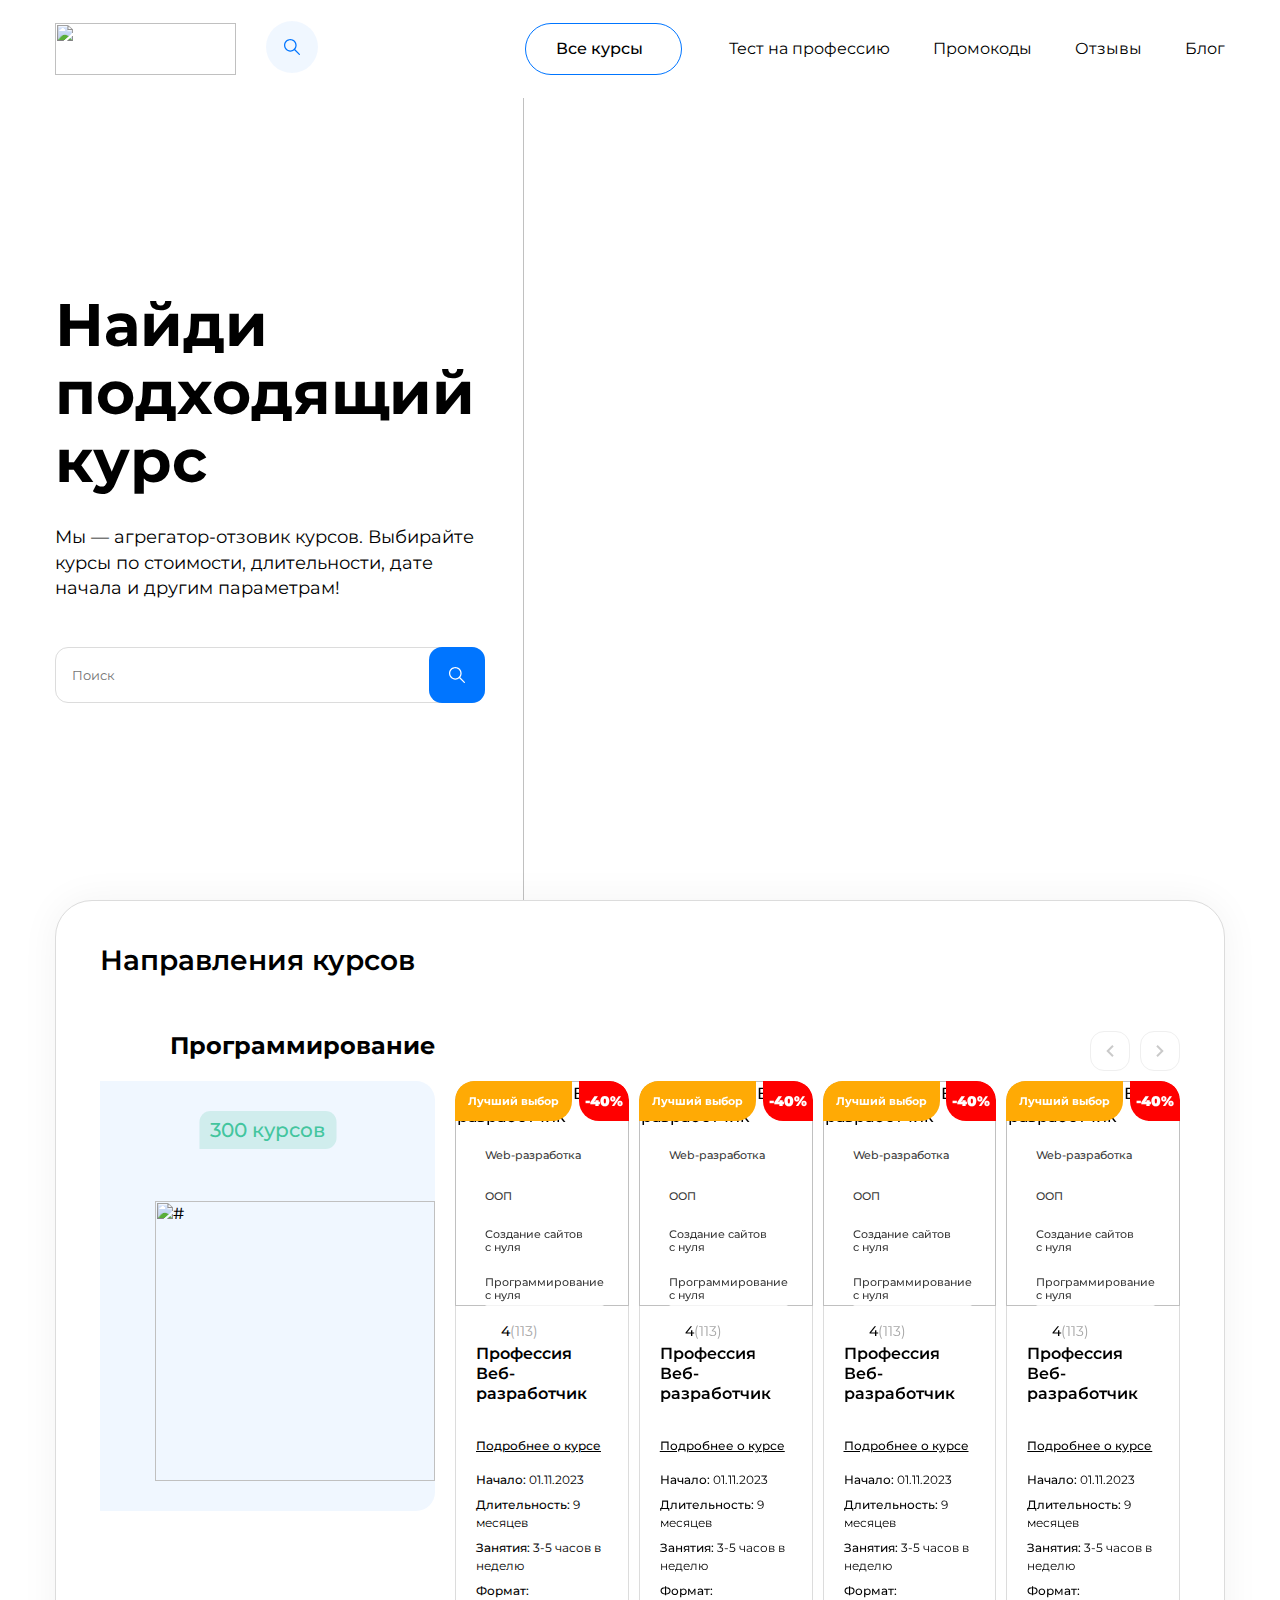
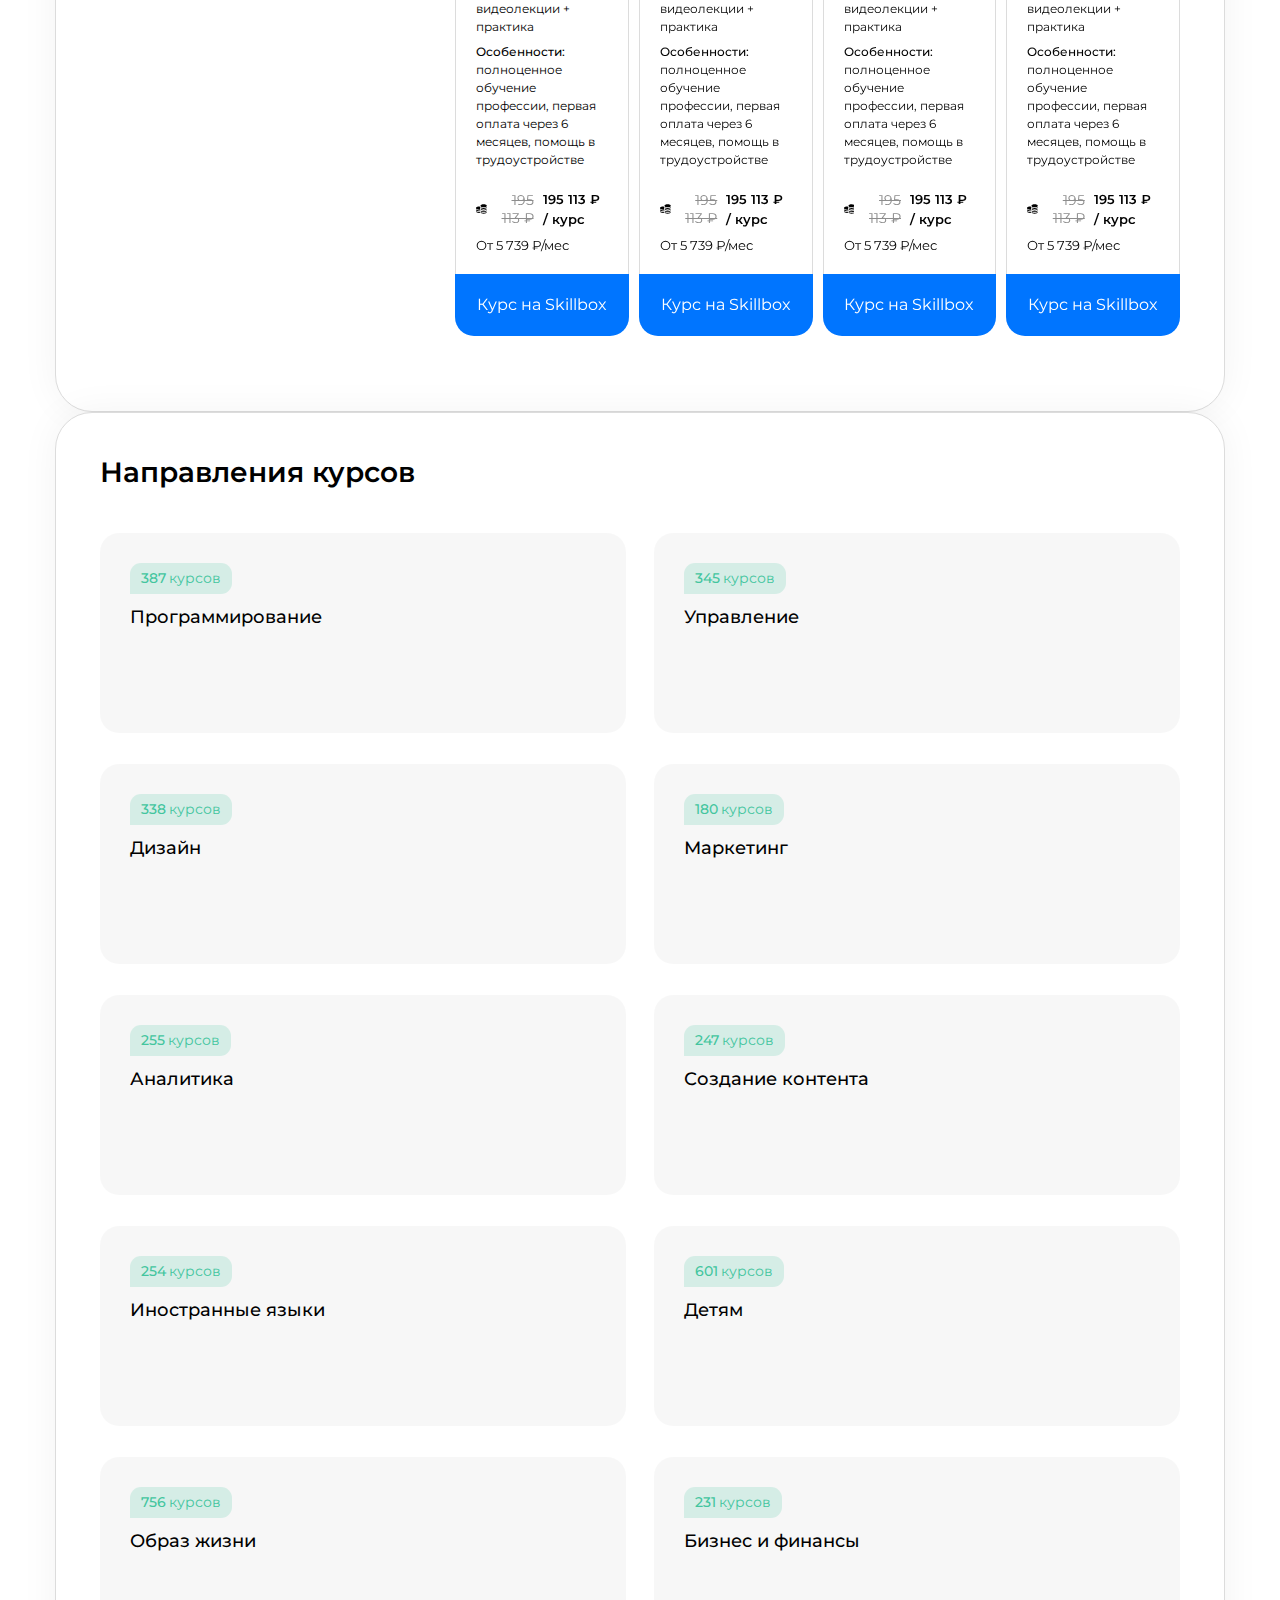
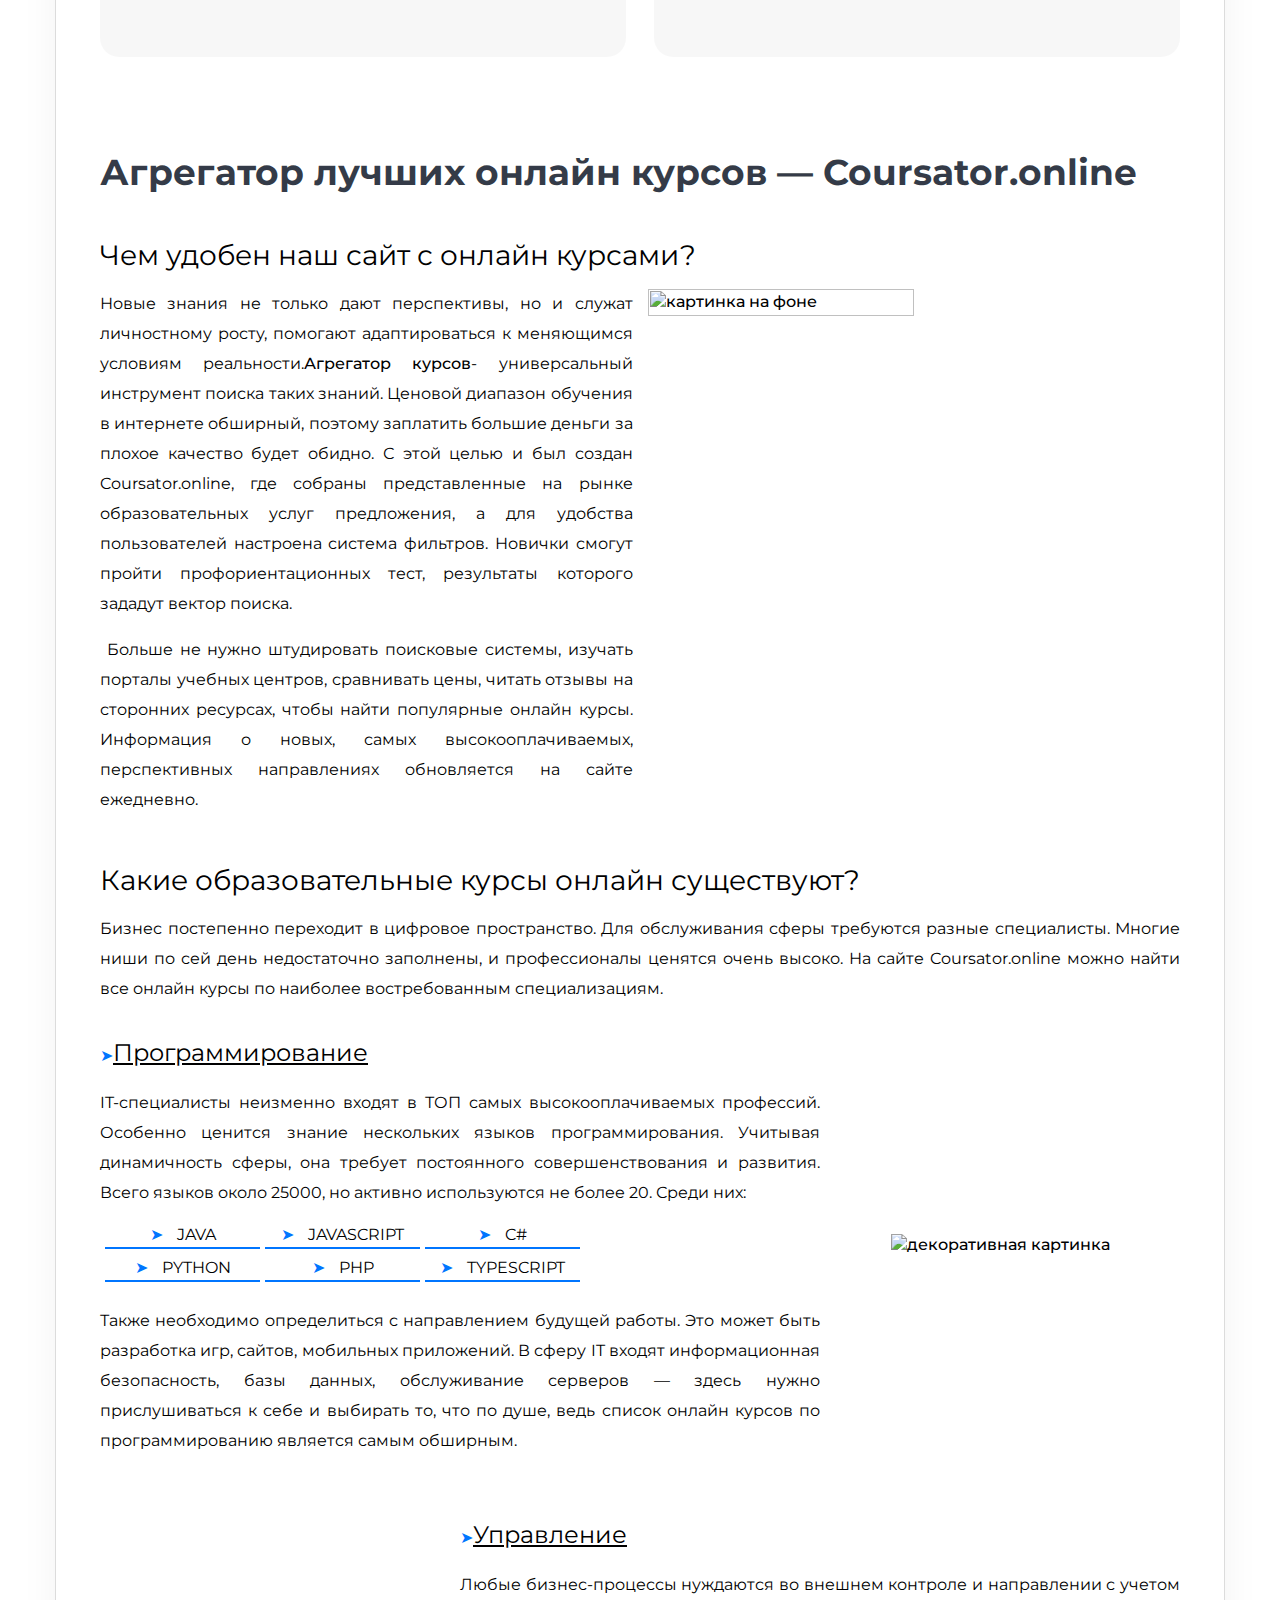
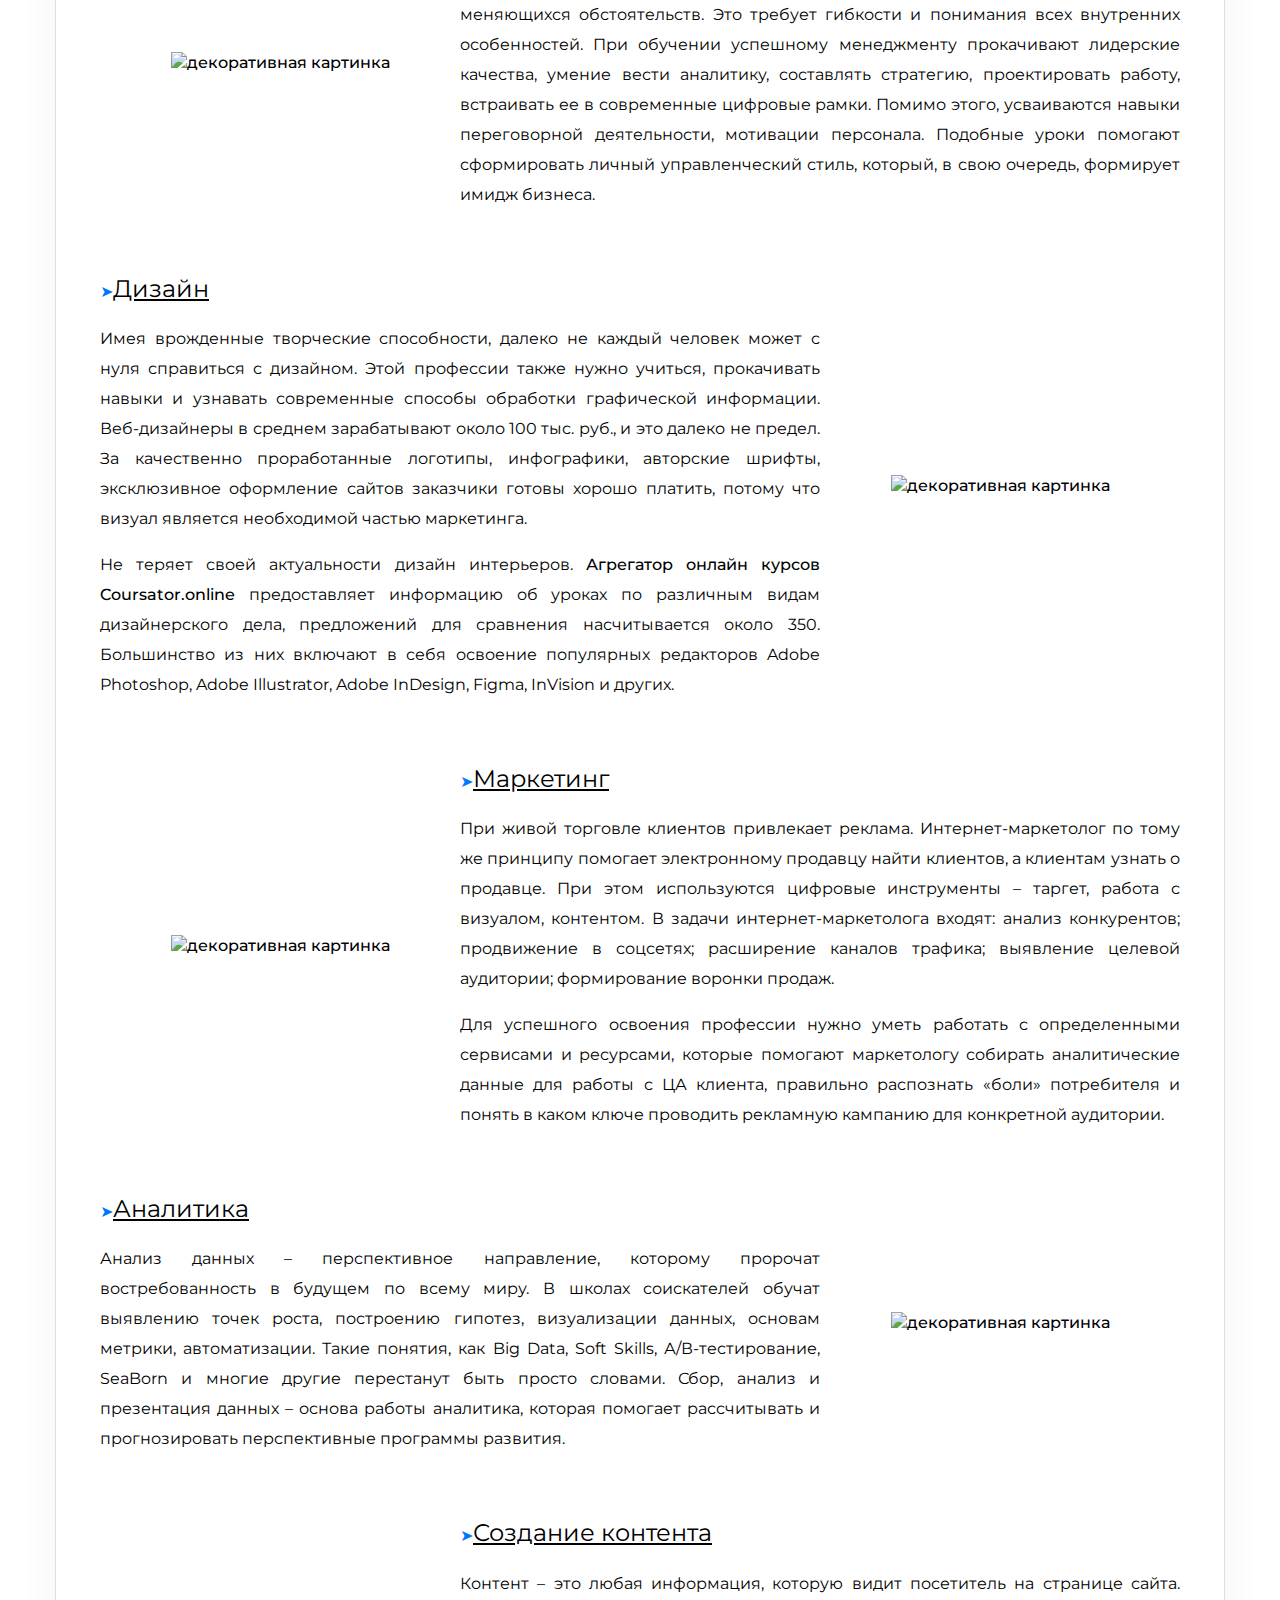
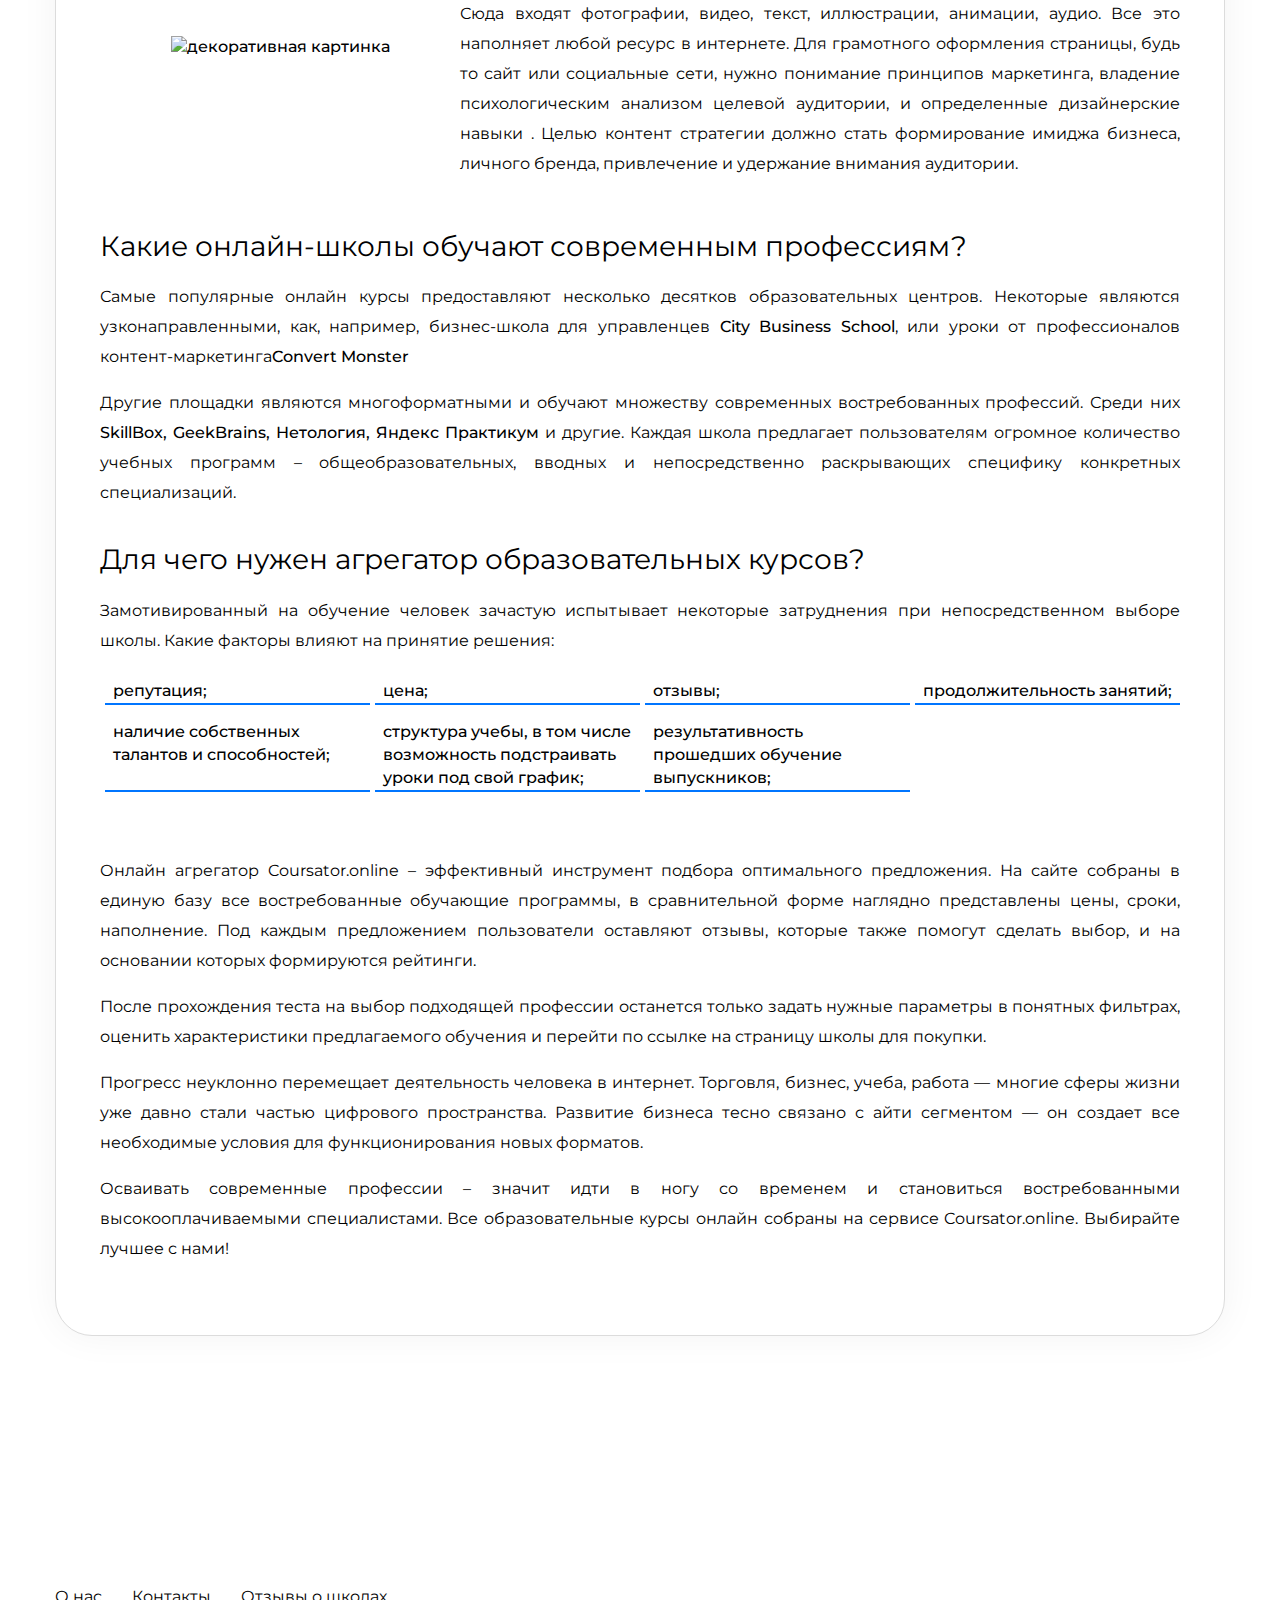
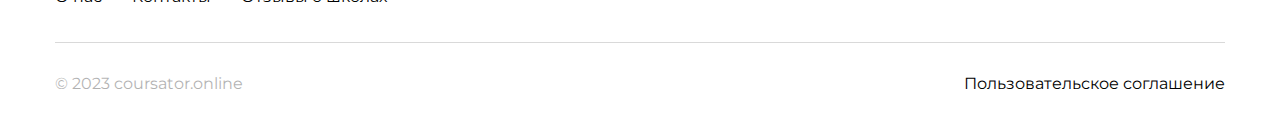
==== index.html @ 72600bfd "fix" ====
<html lang="ru">
<head>
    <meta charset="UTF-8">
    <meta name="viewport" content="width=device-width, initial-scale=1.0, maximum-scale=1.0, user-scalable=0">
    <meta name="csrf-param" content="_csrf">
    <meta name="csrf-token"
        content="A1sQ0p_kyuewv7LqkZKNk04-DBYG0PEXBvLlZgmoS5BwFyeY2ZCsv4T2wZLg673yBXM6ZTHnwGRgkKwIe5l_-w==">
    <meta name="keywords" content="keywords">
    <link rel="shortcut icon" href="/coursator-32x32.jpg" type="image/svg+xml">
    <link rel="preconnect" href="https://fonts.googleapis.com">
    <link rel="preconnect" href="https://fonts.gstatic.com" crossorigin="">
    <link
        href="https://fonts.googleapis.com/css2?family=Montserrat:ital,wght@0,400;0,500;0,600;0,700;1,400;1,500;1,600;1,700&amp;display=swap"
        rel="stylesheet">
    <title>Агрегатор лучших образовательных онлайн курсов от Coursator.online</title>
    <meta name="description"
        content="Список лучших онлайн курсов в нашем каталоге с удобными фильтрами. Школы онлайн курсов имеют независимые отзывы, доступны все направления❗❗❗">
        <link
        rel="stylesheet"
        href="https://cdn.jsdelivr.net/npm/swiper@11/swiper-bundle.min.css"
      />
    <link href="style.min.css" rel="stylesheet">
</head>

<body>


    <header class="header">
        <div class="header_inner">
            <div class="container d-f ai-c jc-sb">
                <a class="header__logo d-f ai-c" href="/">
                    <img class="header__logo-img" src="/theme/images/content/logo.svg" alt="">
                </a>
                <div class="header__search">
                    <div class="header__search-input">
                        <form action="">
                            <svg xmlns="http://www.w3.org/2000/svg" width="16" height="17" viewBox="0 0 16 17" fill="none">
                                <path fill-rule="evenodd" clip-rule="evenodd" d="M0 6.8261C0 10.3143 2.83776 13.1522 6.32581 13.1522C7.84254 13.1522 9.23631 12.6156 10.3273 11.7223L14.9194 16.3147C14.9781 16.3735 15.0478 16.4201 15.1245 16.452C15.2013 16.4838 15.2836 16.5001 15.3667 16.5C15.4919 16.5003 15.6144 16.4634 15.7186 16.3939C15.8228 16.3244 15.904 16.2256 15.9519 16.1099C15.9998 15.9942 16.0123 15.8668 15.9877 15.744C15.9631 15.6212 15.9026 15.5085 15.8139 15.4201L11.2217 10.8278C12.115 9.73676 12.6516 8.34292 12.6516 6.8261C12.6516 3.33789 9.81386 0.5 6.32581 0.5C2.83776 0.5 0 3.33789 0 6.8261ZM1.26516 6.8261C1.26516 4.03566 3.53549 1.76522 6.32581 1.76522C9.11675 1.76522 11.3865 4.03566 11.3865 6.8261C11.3865 9.61655 9.11612 11.887 6.32581 11.887C3.53549 11.887 1.26516 9.61655 1.26516 6.8261Z" fill="#0075FF"/>
                            </svg>
                            <input type="text" placeholder="Поиск">
                        </form>
                        
                    </div>
                    <div class="header__search-input_mobile">
                        <form action="">
                            <input type="text" placeholder="Поиск">
                        </form>
                        <button>
                            <svg xmlns="http://www.w3.org/2000/svg" width="21" height="20" viewBox="0 0 21 20" fill="none">
                                <rect x="1" y="18" width="25" height="2" rx="1" transform="rotate(-45 1 18)" fill="black"/>
                                <rect x="2" width="25" height="2" rx="1" transform="rotate(45 2 0)" fill="black"/>
                            </svg>
                        </button>
                        
                    </div>
                    <div class="header__search-placeholder">
                        <svg xmlns="http://www.w3.org/2000/svg" width="16" height="16" viewBox="0 0 16 16" fill="none">
                            <path fill-rule="evenodd" clip-rule="evenodd" d="M0 6.3261C0 9.81432 2.83776 12.6522 6.32581 12.6522C7.84254 12.6522 9.23631 12.1156 10.3273 11.2223L14.9194 15.8147C14.9781 15.8735 15.0478 15.9201 15.1245 15.952C15.2013 15.9838 15.2836 16.0001 15.3667 16C15.4919 16.0003 15.6144 15.9634 15.7186 15.8939C15.8228 15.8244 15.904 15.7256 15.9519 15.6099C15.9998 15.4942 16.0123 15.3668 15.9877 15.244C15.9631 15.1212 15.9026 15.0085 15.8139 14.9201L11.2217 10.3278C12.115 9.23676 12.6516 7.84292 12.6516 6.3261C12.6516 2.83789 9.81386 0 6.32581 0C2.83776 0 0 2.83789 0 6.3261ZM1.26516 6.3261C1.26516 3.53566 3.53549 1.26522 6.32581 1.26522C9.11675 1.26522 11.3865 3.53566 11.3865 6.3261C11.3865 9.11655 9.11612 11.387 6.32581 11.387C3.53549 11.387 1.26516 9.11655 1.26516 6.3261Z" fill="#0075FF"/>
                        </svg>
                    </div>
                    <div class="header__search-results">
                        <a href="#">Что-то</a>
                    </div>
                </div>
                <nav class="header-nav d-f ai-c" data-evnt-hdr-nv="">
                    <div class="header__links d-f">

                        <a class="header__links-element hvr-lnk" href="/quiz/test-na-opredelenie-napravleniya/">Тест на
                            профессию</a> <a class="header__links-element hvr-lnk"
                            href="https://coursator.online/promokodi/">Промокоды</a> <a
                            class="header__links-element hvr-lnk" href="/school/">Отзывы</a> <a
                            class="header__links-element hvr-lnk" href="/blog/">Блог</a>
                    </div>

                    <div class="header__button" data-evnt-hdr-btn="">

                        <button class="header__button-head d-f ai-c" data-evnt-hdr-btn-elmnt="">
                            <span class="header__button-head-text">Все курсы</span>
                            <img class="header__button-head-icon icon-size" src="/theme/images/icons/arrow-up-black.svg"
                                alt="" loading="lazy">
                        </button>

                        <div class="header__button-modal d-f" data-evnt-hdr-btn-mdl="">
                            <div class="header__button-modal-left" data-evnt-hdr-btn-mdl-innr="">
                                <button class="header__button-modal-button d-f ai-c jc-sb hvr-lnk" data-number-nav="23">
                                    <span class="header__button-modal-button-text">
                                        Программирование </span>
                                    <svg class="header__button-modal-button-icon" width="5" height="8" viewBox="0 0 5 8"
                                        fill="none" xmlns="http://www.w3.org/2000/svg">
                                        <path d="M0 7.06L3.05333 4L0 0.94L0.94 4.76837e-07L4.94 4L0.94 8L0 7.06Z"
                                            fill="#0075FF"></path>
                                    </svg>
                                </button>
                                <button class="header__button-modal-button d-f ai-c jc-sb hvr-lnk" data-number-nav="26">
                                    <span class="header__button-modal-button-text">
                                        Управление </span>
                                    <svg class="header__button-modal-button-icon" width="5" height="8" viewBox="0 0 5 8"
                                        fill="none" xmlns="http://www.w3.org/2000/svg">
                                        <path d="M0 7.06L3.05333 4L0 0.94L0.94 4.76837e-07L4.94 4L0.94 8L0 7.06Z"
                                            fill="#0075FF"></path>
                                    </svg>
                                </button>
                                <button class="header__button-modal-button d-f ai-c jc-sb hvr-lnk" data-number-nav="28">
                                    <span class="header__button-modal-button-text">
                                        Дизайн </span>
                                    <svg class="header__button-modal-button-icon" width="5" height="8" viewBox="0 0 5 8"
                                        fill="none" xmlns="http://www.w3.org/2000/svg">
                                        <path d="M0 7.06L3.05333 4L0 0.94L0.94 4.76837e-07L4.94 4L0.94 8L0 7.06Z"
                                            fill="#0075FF"></path>
                                    </svg>
                                </button>
                                <button class="header__button-modal-button d-f ai-c jc-sb hvr-lnk" data-number-nav="36">
                                    <span class="header__button-modal-button-text">
                                        Маркетинг </span>
                                    <svg class="header__button-modal-button-icon" width="5" height="8" viewBox="0 0 5 8"
                                        fill="none" xmlns="http://www.w3.org/2000/svg">
                                        <path d="M0 7.06L3.05333 4L0 0.94L0.94 4.76837e-07L4.94 4L0.94 8L0 7.06Z"
                                            fill="#0075FF"></path>
                                    </svg>
                                </button>
                                <button class="header__button-modal-button d-f ai-c jc-sb hvr-lnk" data-number-nav="37">
                                    <span class="header__button-modal-button-text">
                                        Аналитика </span>
                                    <svg class="header__button-modal-button-icon" width="5" height="8" viewBox="0 0 5 8"
                                        fill="none" xmlns="http://www.w3.org/2000/svg">
                                        <path d="M0 7.06L3.05333 4L0 0.94L0.94 4.76837e-07L4.94 4L0.94 8L0 7.06Z"
                                            fill="#0075FF"></path>
                                    </svg>
                                </button>
                                <button class="header__button-modal-button d-f ai-c jc-sb hvr-lnk" data-number-nav="38">
                                    <span class="header__button-modal-button-text">
                                        Создание контента </span>
                                    <svg class="header__button-modal-button-icon" width="5" height="8" viewBox="0 0 5 8"
                                        fill="none" xmlns="http://www.w3.org/2000/svg">
                                        <path d="M0 7.06L3.05333 4L0 0.94L0.94 4.76837e-07L4.94 4L0.94 8L0 7.06Z"
                                            fill="#0075FF"></path>
                                    </svg>
                                </button>
                                <button class="header__button-modal-button d-f ai-c jc-sb hvr-lnk"
                                    data-number-nav="354">
                                    <span class="header__button-modal-button-text">
                                        Иностранные языки </span>
                                    <svg class="header__button-modal-button-icon" width="5" height="8" viewBox="0 0 5 8"
                                        fill="none" xmlns="http://www.w3.org/2000/svg">
                                        <path d="M0 7.06L3.05333 4L0 0.94L0.94 4.76837e-07L4.94 4L0.94 8L0 7.06Z"
                                            fill="#0075FF"></path>
                                    </svg>
                                </button>
                                <button class="header__button-modal-button d-f ai-c jc-sb hvr-lnk"
                                    data-number-nav="370">
                                    <span class="header__button-modal-button-text">
                                        Детям </span>
                                    <svg class="header__button-modal-button-icon" width="5" height="8" viewBox="0 0 5 8"
                                        fill="none" xmlns="http://www.w3.org/2000/svg">
                                        <path d="M0 7.06L3.05333 4L0 0.94L0.94 4.76837e-07L4.94 4L0.94 8L0 7.06Z"
                                            fill="#0075FF"></path>
                                    </svg>
                                </button>
                                <button class="header__button-modal-button d-f ai-c jc-sb hvr-lnk"
                                    data-number-nav="416">
                                    <span class="header__button-modal-button-text">
                                        Образ жизни </span>
                                    <svg class="header__button-modal-button-icon" width="5" height="8" viewBox="0 0 5 8"
                                        fill="none" xmlns="http://www.w3.org/2000/svg">
                                        <path d="M0 7.06L3.05333 4L0 0.94L0.94 4.76837e-07L4.94 4L0.94 8L0 7.06Z"
                                            fill="#0075FF"></path>
                                    </svg>
                                </button>
                                <button class="header__button-modal-button d-f ai-c jc-sb hvr-lnk"
                                    data-number-nav="419">
                                    <span class="header__button-modal-button-text">
                                        Бизнес и финансы </span>
                                    <svg class="header__button-modal-button-icon" width="5" height="8" viewBox="0 0 5 8"
                                        fill="none" xmlns="http://www.w3.org/2000/svg">
                                        <path d="M0 7.06L3.05333 4L0 0.94L0.94 4.76837e-07L4.94 4L0.94 8L0 7.06Z"
                                            fill="#0075FF"></path>
                                    </svg>
                                </button>
                            </div>

                            <div class="header__button-modal-right" data-number-modal="23">
                                <button class="header__button-modal-right-back d-f ai-c"
                                    data-evnt-hdr-btn-bck="data-evnt-hdr-btn-bck">
                                    <img class="header__button-modal-right-back-icon icon-size"
                                        src="/theme/images/icons/arrow-left-blue.svg" alt="" loading="lazy">
                                    <span class="header__button-modal-right-back-text">Назад</span>
                                </button>
                                <div class="header__button-modal-right-inner">
                                    <a class="header__button-modal-link hvr-lnk"
                                        href="/courses-category/programmirovanie/">Все курсы</a> <a
                                        class="header__button-modal-link hvr-lnk"
                                        href="/courses-category/web-razrabotka/">Web-разработка</a> <a
                                        class="header__button-modal-link hvr-lnk"
                                        href="/courses-category/python-razrabotka/">Python-разработка</a> <a
                                        class="header__button-modal-link hvr-lnk"
                                        href="/courses-category/mobilnaya-razrabotka/">Мобильная разработка</a> <a
                                        class="header__button-modal-link hvr-lnk"
                                        href="/courses-category/javascript-razrabotka/">JavaScript-разработка</a> <a
                                        class="header__button-modal-link hvr-lnk"
                                        href="/courses-category/frontend-razrabotka/">Frontend-разработка</a> <a
                                        class="header__button-modal-link hvr-lnk"
                                        href="/courses-category/razrabotka-igr/">Разработка игр</a> <a
                                        class="header__button-modal-link hvr-lnk"
                                        href="/courses-category/sistemnoe-administrirovanie/">Системное
                                        администрирование</a> <a class="header__button-modal-link hvr-lnk"
                                        href="/courses-category/java-razrabotka/">Java-разработка</a> <a
                                        class="header__button-modal-link hvr-lnk"
                                        href="/courses-category/android-razrabotka/">Android-разработка</a> <a
                                        class="header__button-modal-link hvr-lnk"
                                        href="/courses-category/php-razrabotka/">PHP-разработка</a> <a
                                        class="header__button-modal-link hvr-lnk"
                                        href="/courses-category/verstka-na-html-css/">Верстка на HTML/CSS</a> <a
                                        class="header__button-modal-link hvr-lnk"
                                        href="/courses-category/devops/">DevOps</a> <a
                                        class="header__button-modal-link hvr-lnk"
                                        href="/courses-category/qa-testirovanie/">QA-тестирование</a> <a
                                        class="header__button-modal-link hvr-lnk"
                                        href="/courses-category/ios-razrabotka/">IOS-разработка</a> <a
                                        class="header__button-modal-link hvr-lnk"
                                        href="/courses-category/razrabotka-igr-na-unity/">Разработка игр на Unity</a> <a
                                        class="header__button-modal-link hvr-lnk"
                                        href="/courses-category/razrabotka-na-c/">Разработка на C#</a> <a
                                        class="header__button-modal-link hvr-lnk"
                                        href="/courses-category/informazionnaya-bezopasnost/">Информационная
                                        безопасность</a> <a class="header__button-modal-link hvr-lnk"
                                        href="/courses-category/razrabotka-na-c-plus-plus/">Разработка на C++</a> <a
                                        class="header__button-modal-link hvr-lnk"
                                        href="/courses-category/razrabotka-na-kotlin/">Разработка на Kotlin</a> <a
                                        class="header__button-modal-link hvr-lnk"
                                        href="/courses-category/razrabotka-igr-na-unreal-engine/">Разработка игр на
                                        Unreal Engine</a> <a class="header__button-modal-link hvr-lnk"
                                        href="/courses-category/razrabotka-na-swift/">Разработка на Swift</a> <a
                                        class="header__button-modal-link hvr-lnk"
                                        href="/courses-category/framework-laravel/">Фреймворк Laravel</a> <a
                                        class="header__button-modal-link hvr-lnk"
                                        href="/courses-category/golang-razrabotka/">Golang-разработка</a> <a
                                        class="header__button-modal-link hvr-lnk"
                                        href="/courses-category/vr-ar-razrabotka/">VR/AR разработка</a> <a
                                        class="header__button-modal-link hvr-lnk"
                                        href="/courses-category/1s-razrabotka/">1C-разработка</a> <a
                                        class="header__button-modal-link hvr-lnk"
                                        href="/courses-category/frejmvork-reactjs/">Фреймворк React.JS</a> <a
                                        class="header__button-modal-link hvr-lnk"
                                        href="/courses-category/frejmvork-spring/">Фреймворк Spring</a> <a
                                        class="header__button-modal-link hvr-lnk"
                                        href="/courses-category/frejmvork-django/">Фреймворк Django</a> <a
                                        class="header__button-modal-link hvr-lnk"
                                        href="/courses-category/frejmvork-node-js/">Фреймворк Node.JS</a> <a
                                        class="header__button-modal-link hvr-lnk"
                                        href="/courses-category/rabota-s-git/">Работа с GIT</a> <a
                                        class="header__button-modal-link hvr-lnk"
                                        href="/courses-category/frejmvork-flutter/">Фреймворк Flutter</a> <a
                                        class="header__button-modal-link hvr-lnk"
                                        href="/courses-category/algoritmy-i-struktury-dannyh/">Алгоритмы и структуры
                                        данных</a> <a class="header__button-modal-link hvr-lnk"
                                        href="/courses-category/oop/">ООП</a> <a
                                        class="header__button-modal-link hvr-lnk"
                                        href="/courses-category/programmirovanie-s-nulya/">Программирование с нуля</a>
                                    <a class="header__button-modal-link hvr-lnk"
                                        href="/courses-category/programmirovanie-s-trudoustrojstvom/">Программирование с
                                        трудоустройством</a> <a class="header__button-modal-link hvr-lnk"
                                        href="/courses-category/docker/">Docker</a> <a
                                        class="header__button-modal-link hvr-lnk"
                                        href="/courses-category/rabota-s-ansible/">Работа с Ansible</a> <a
                                        class="header__button-modal-link hvr-lnk"
                                        href="/courses-category/kubernetes/">Kubernetes</a> <a
                                        class="header__button-modal-link hvr-lnk"
                                        href="/courses-category/backend-razrabotka/">Backend-разработка</a> <a
                                        class="header__button-modal-link hvr-lnk"
                                        href="/courses-category/no-code-razrabotka/">No-code разработка</a> <a
                                        class="header__button-modal-link hvr-lnk"
                                        href="/courses-category/web-razrabotka-na-tilde/">Создание сайтов на тильде</a>
                                    <a class="header__button-modal-link hvr-lnk"
                                        href="/courses-category/fullstack-razrabotka/">Fullstack-разработка</a> <a
                                        class="header__button-modal-link hvr-lnk" href="/courses-category/vue-js/">Vue
                                        JS</a> <a class="header__button-modal-link hvr-lnk"
                                        href="/courses-category/ruby/">Ruby</a> <a
                                        class="header__button-modal-link hvr-lnk"
                                        href="/courses-category/terraform/">Terraform</a> <a
                                        class="header__button-modal-link hvr-lnk"
                                        href="/courses-category/wordpress/">Wordpress</a> <a
                                        class="header__button-modal-link hvr-lnk"
                                        href="/courses-category/bitriks/">Битрикс</a> </div>
                            </div>

                            <div class="header__button-modal-right" data-number-modal="26">
                                <button class="header__button-modal-right-back d-f ai-c"
                                    data-evnt-hdr-btn-bck="data-evnt-hdr-btn-bck">
                                    <img class="header__button-modal-right-back-icon icon-size"
                                        src="/theme/images/icons/arrow-left-blue.svg" alt="" loading="lazy">
                                    <span class="header__button-modal-right-back-text">Назад</span>
                                </button>
                                <div class="header__button-modal-right-inner">
                                    <a class="header__button-modal-link hvr-lnk"
                                        href="/courses-category/upravlenie/">Все курсы</a> <a
                                        class="header__button-modal-link hvr-lnk"
                                        href="/courses-category/product-menedzhment/">Product-менеджмент</a> <a
                                        class="header__button-modal-link hvr-lnk"
                                        href="/courses-category/project-menedzhment/">Project-менеджмент</a> <a
                                        class="header__button-modal-link hvr-lnk"
                                        href="/courses-category/upravlenie-razrabotkoy-i-it/">Управление разработкой и
                                        IT</a> <a class="header__button-modal-link hvr-lnk"
                                        href="/courses-category/finansy-dlya-rukovoditelej/">Финансы для
                                        руководителей</a> <a class="header__button-modal-link hvr-lnk"
                                        href="/courses-category/rukovodstvo-marketingom/">Руководство маркетингом</a> <a
                                        class="header__button-modal-link hvr-lnk"
                                        href="/courses-category/zapusk-startapov/">Запуск стартапов</a> <a
                                        class="header__button-modal-link hvr-lnk"
                                        href="/courses-category/upravlenie-prodazhami/">Управление продажами</a> <a
                                        class="header__button-modal-link hvr-lnk"
                                        href="/courses-category/juridicheskie-aspekty-biznesa/">Юридические аспекты
                                        бизнеса</a> <a class="header__button-modal-link hvr-lnk"
                                        href="/courses-category/upravlenie-obrazovatelnymi-proektami/">Управление
                                        образовательными проектами</a> <a class="header__button-modal-link hvr-lnk"
                                        href="/courses-category/upravlenie-v-dizajne/">Управление в дизайне</a> <a
                                        class="header__button-modal-link hvr-lnk"
                                        href="/courses-category/it-rekrutment/">IT-рекрутмент</a> <a
                                        class="header__button-modal-link hvr-lnk"
                                        href="/courses-category/menedzhment-v-industrii-krasoty/">Менеджмент в индустрии
                                        красоты</a> <a class="header__button-modal-link hvr-lnk"
                                        href="/courses-category/upravlenie-v-smm/">Управление в SMM</a> <a
                                        class="header__button-modal-link hvr-lnk"
                                        href="/courses-category/brend-menedzhment/">Бренд-менеджмент</a> <a
                                        class="header__button-modal-link hvr-lnk"
                                        href="/courses-category/event-menedzhment/">Event-менеджмент</a> <a
                                        class="header__button-modal-link hvr-lnk"
                                        href="/courses-category/tajm-menedzhment/">Тайм-менеджмент</a> <a
                                        class="header__button-modal-link hvr-lnk"
                                        href="/courses-category/upravlenie-po-agile-i-scrum/">Управление по Agile и
                                        Scrum</a> <a class="header__button-modal-link hvr-lnk"
                                        href="/courses-category/prodjusirovanie/">Продюсирование</a> <a
                                        class="header__button-modal-link hvr-lnk"
                                        href="/courses-category/dokumentooborot/">Документооборот</a> <a
                                        class="header__button-modal-link hvr-lnk"
                                        href="/courses-category/logistika/">Логистика</a> <a
                                        class="header__button-modal-link hvr-lnk"
                                        href="/courses-category/povyshenie-kvalifikacii-upravleniya/">Повышение
                                        квалификации управления</a> <a class="header__button-modal-link hvr-lnk"
                                        href="/courses-category/upravlenie-predpriyatiem/">Управление предприятием</a>
                                    <a class="header__button-modal-link hvr-lnk"
                                        href="/courses-category/upravlenie-riskami/">Управление рисками</a> <a
                                        class="header__button-modal-link hvr-lnk"
                                        href="/courses-category/upravlenie-komandami/">Управление командами</a> <a
                                        class="header__button-modal-link hvr-lnk"
                                        href="/courses-category/onlajn-prepodavatel/">Онлайн-преподаватель</a> </div>
                            </div>

                            <div class="header__button-modal-right" data-number-modal="28">
                                <button class="header__button-modal-right-back d-f ai-c"
                                    data-evnt-hdr-btn-bck="data-evnt-hdr-btn-bck">
                                    <img class="header__button-modal-right-back-icon icon-size"
                                        src="/theme/images/icons/arrow-left-blue.svg" alt="" loading="lazy">
                                    <span class="header__button-modal-right-back-text">Назад</span>
                                </button>
                                <div class="header__button-modal-right-inner">
                                    <a class="header__button-modal-link hvr-lnk" href="/courses-category/dizain/">Все
                                        курсы</a> <a class="header__button-modal-link hvr-lnk"
                                        href="/courses-category/otrisovka-illjustracij/">Отрисовка иллюстраций</a> <a
                                        class="header__button-modal-link hvr-lnk"
                                        href="/courses-category/motion-dizajn/">Motion-дизайн</a> <a
                                        class="header__button-modal-link hvr-lnk"
                                        href="/courses-category/web-dizajn/">Web-дизайн</a> <a
                                        class="header__button-modal-link hvr-lnk"
                                        href="/courses-category/graficheskij-dizajn/">Графический дизайн</a> <a
                                        class="header__button-modal-link hvr-lnk"
                                        href="/courses-category/ux-ui-dizajn/">UX/UI дизайн</a> <a
                                        class="header__button-modal-link hvr-lnk"
                                        href="/courses-category/3d-modelirovanie/">3D-моделирование</a> <a
                                        class="header__button-modal-link hvr-lnk"
                                        href="/courses-category/dizajn-intererov/">Дизайн интерьеров</a> <a
                                        class="header__button-modal-link hvr-lnk"
                                        href="/courses-category/gejmdizajn/">Геймдизайн</a> <a
                                        class="header__button-modal-link hvr-lnk"
                                        href="/courses-category/adobe-photoshop/">Adobe Photoshop</a> <a
                                        class="header__button-modal-link hvr-lnk" href="/courses-category/3d-max/">3D
                                        MAX</a> <a class="header__button-modal-link hvr-lnk"
                                        href="/courses-category/dizajn-mobilnyh-prilozhenij/">Дизайн мобильных
                                        приложений</a> <a class="header__button-modal-link hvr-lnk"
                                        href="/courses-category/landshaftnyj-dizajn/">Ландшафтный дизайн</a> <a
                                        class="header__button-modal-link hvr-lnk"
                                        href="/courses-category/sketching/">Скетчинг</a> <a
                                        class="header__button-modal-link hvr-lnk"
                                        href="/courses-category/figma/">Figma</a> <a
                                        class="header__button-modal-link hvr-lnk"
                                        href="/courses-category/adobe-illustrator/">Adobe Illustrator</a> <a
                                        class="header__button-modal-link hvr-lnk"
                                        href="/courses-category/sozdanie-lendingov/">Создание лендингов</a> <a
                                        class="header__button-modal-link hvr-lnk"
                                        href="/courses-category/autocad/">AutoCAD</a> <a
                                        class="header__button-modal-link hvr-lnk"
                                        href="/courses-category/tipografika/">Типографика</a> <a
                                        class="header__button-modal-link hvr-lnk"
                                        href="/courses-category/archicad/">ArchiCAD</a> <a
                                        class="header__button-modal-link hvr-lnk"
                                        href="/courses-category/houdini/">Houdini</a> <a
                                        class="header__button-modal-link hvr-lnk"
                                        href="/courses-category/izobrazitelnoe-iskusstvo/">Изобразительное искусство</a>
                                    <a class="header__button-modal-link hvr-lnk"
                                        href="/courses-category/kompoziciya/">Композиция</a> <a
                                        class="header__button-modal-link hvr-lnk"
                                        href="/courses-category/dizajn-dlya-nachinajushhih/">Дизайн для начинающих</a>
                                    <a class="header__button-modal-link hvr-lnk"
                                        href="/courses-category/dizajn-odezhdy/">Дизайн одежды</a> <a
                                        class="header__button-modal-link hvr-lnk"
                                        href="/courses-category/dizajn-sredy/">Дизайн среды</a> </div>
                            </div>

                            <div class="header__button-modal-right" data-number-modal="36">
                                <button class="header__button-modal-right-back d-f ai-c"
                                    data-evnt-hdr-btn-bck="data-evnt-hdr-btn-bck">
                                    <img class="header__button-modal-right-back-icon icon-size"
                                        src="/theme/images/icons/arrow-left-blue.svg" alt="" loading="lazy">
                                    <span class="header__button-modal-right-back-text">Назад</span>
                                </button>
                                <div class="header__button-modal-right-inner">
                                    <a class="header__button-modal-link hvr-lnk" href="/courses-category/marketing/">Все
                                        курсы</a> <a class="header__button-modal-link hvr-lnk"
                                        href="/courses-category/smm-prodvizhenie/">SMM-продвижение</a> <a
                                        class="header__button-modal-link hvr-lnk"
                                        href="/courses-category/internet-marketing/">Интернет-маркетинг</a> <a
                                        class="header__button-modal-link hvr-lnk"
                                        href="/courses-category/targetirovannaya-reklama/">Таргетированная реклама</a>
                                    <a class="header__button-modal-link hvr-lnk"
                                        href="/courses-category/seo-prodvizhenie/">SEO-продвижение</a> <a
                                        class="header__button-modal-link hvr-lnk"
                                        href="/courses-category/prodvizhenie-v-instagram/">Продвижение в Instagram</a>
                                    <a class="header__button-modal-link hvr-lnk"
                                        href="/courses-category/kontekstnaya-reklama/">Контекстная реклама</a> <a
                                        class="header__button-modal-link hvr-lnk"
                                        href="/courses-category/pr-menedzhment/">PR-менеджмент</a> <a
                                        class="header__button-modal-link hvr-lnk"
                                        href="/courses-category/prodvizhenie-video/">Продвижение видео</a> <a
                                        class="header__button-modal-link hvr-lnk"
                                        href="/courses-category/serm-i-reputaciya/">SERM и репутация</a> <a
                                        class="header__button-modal-link hvr-lnk"
                                        href="/courses-category/crm-i-email-marketing/">CRM и email-маркетинг</a> <a
                                        class="header__button-modal-link hvr-lnk"
                                        href="/courses-category/messendzher-marketing-i-chat-boty/">Мессенджер-маркетинг
                                        и чат-боты</a> <a class="header__button-modal-link hvr-lnk"
                                        href="/courses-category/reklama-u-blogerov/">Реклама у блогеров</a> <a
                                        class="header__button-modal-link hvr-lnk"
                                        href="/courses-category/marketing-mobilnyh-prilozhenij/">Маркетинг мобильных
                                        приложений</a> <a class="header__button-modal-link hvr-lnk"
                                        href="/courses-category/google-ads/">Google Ads</a> <a
                                        class="header__button-modal-link hvr-lnk"
                                        href="/courses-category/yandeks-direkt/">Яндекс.Директ</a> <a
                                        class="header__button-modal-link hvr-lnk"
                                        href="/courses-category/prodvizhenie-v-tiktok/">Продвижение в TikTok</a> <a
                                        class="header__button-modal-link hvr-lnk"
                                        href="/courses-category/razvitie-kreativnogo-myshleniya/">Развитие креативного
                                        мышления</a> <a class="header__button-modal-link hvr-lnk"
                                        href="/courses-category/marketing-s-sertifikatom/">Маркетинг с сертификатом</a>
                                    <a class="header__button-modal-link hvr-lnk"
                                        href="/courses-category/povyshenie-kvalifikacii-marketing/">Повышение
                                        квалификации маркетинг</a> <a class="header__button-modal-link hvr-lnk"
                                        href="/courses-category/prodvizhenie-vkontakte/">Продвижение Вконтакте</a>
                                </div>
                            </div>

                            <div class="header__button-modal-right" data-number-modal="37">
                                <button class="header__button-modal-right-back d-f ai-c"
                                    data-evnt-hdr-btn-bck="data-evnt-hdr-btn-bck">
                                    <img class="header__button-modal-right-back-icon icon-size"
                                        src="/theme/images/icons/arrow-left-blue.svg" alt="" loading="lazy">
                                    <span class="header__button-modal-right-back-text">Назад</span>
                                </button>
                                <div class="header__button-modal-right-inner">
                                    <a class="header__button-modal-link hvr-lnk" href="/courses-category/analitika/">Все
                                        курсы</a> <a class="header__button-modal-link hvr-lnk"
                                        href="/courses-category/finansovaya-analitika/">Финансовая аналитика</a> <a
                                        class="header__button-modal-link hvr-lnk"
                                        href="/courses-category/rabota-s-excel-i-google-tablicami/">Работа с Excel и
                                        Google-таблицами</a> <a class="header__button-modal-link hvr-lnk"
                                        href="/courses-category/analitika-dlya-rukovoditelej/">Аналитика для
                                        руководителей</a> <a class="header__button-modal-link hvr-lnk"
                                        href="/courses-category/rabota-s-prezentaciyami/">Работа с презентациями</a> <a
                                        class="header__button-modal-link hvr-lnk"
                                        href="/courses-category/marketingovaya-analitika/">Маркетинговая аналитика</a>
                                    <a class="header__button-modal-link hvr-lnk"
                                        href="/courses-category/web-analitika/">Web-аналитика</a> <a
                                        class="header__button-modal-link hvr-lnk" href="/courses-category/big-data/">Big
                                        Data</a> <a class="header__button-modal-link hvr-lnk"
                                        href="/courses-category/data-science/">Data Science</a> <a
                                        class="header__button-modal-link hvr-lnk"
                                        href="/courses-category/biznes-analitika/">Бизнес-аналитика</a> <a
                                        class="header__button-modal-link hvr-lnk"
                                        href="/courses-category/produktovaya-analitika/">Продуктовая аналитика</a> <a
                                        class="header__button-modal-link hvr-lnk"
                                        href="/courses-category/sistemnaya-analitika/">Системная аналитика</a> <a
                                        class="header__button-modal-link hvr-lnk"
                                        href="/courses-category/mashinnoe-obuchenie/">Машинное обучение</a> <a
                                        class="header__button-modal-link hvr-lnk"
                                        href="/courses-category/analitika-na-power-bi/">Аналитика на Power BI</a> <a
                                        class="header__button-modal-link hvr-lnk"
                                        href="/courses-category/analitika-na-python/">Аналитика на Python</a> <a
                                        class="header__button-modal-link hvr-lnk"
                                        href="/courses-category/sql-dlya-analiza-dannyh/">SQL для анализа данных</a> <a
                                        class="header__button-modal-link hvr-lnk"
                                        href="/courses-category/nejronnye-seti/">Нейронные сети</a> <a
                                        class="header__button-modal-link hvr-lnk"
                                        href="/courses-category/analitika-na-tableau/">Аналитика на Tableau</a> <a
                                        class="header__button-modal-link hvr-lnk"
                                        href="/courses-category/matematika-dlya-data-science/">Математика для Data
                                        Science</a> <a class="header__button-modal-link hvr-lnk"
                                        href="/courses-category/data-engineering/">Data Engineering</a> <a
                                        class="header__button-modal-link hvr-lnk"
                                        href="/courses-category/deep-learning/">Deep Learning</a> <a
                                        class="header__button-modal-link hvr-lnk"
                                        href="/courses-category/analitika-na-r/">Аналитика на R</a> <a
                                        class="header__button-modal-link hvr-lnk"
                                        href="/courses-category/iskusstvennyj-intellekt/">Искусственный интеллект</a> <a
                                        class="header__button-modal-link hvr-lnk"
                                        href="/courses-category/analitik-1s/">Аналитик 1С</a> <a
                                        class="header__button-modal-link hvr-lnk"
                                        href="/courses-category/analitika-s-nulya/">Аналитика с нуля</a> <a
                                        class="header__button-modal-link hvr-lnk"
                                        href="/courses-category/investicionnaya-analitika/">Инвестиционная аналитика</a>
                                    <a class="header__button-modal-link hvr-lnk"
                                        href="/courses-category/vizualizaciya-dannyh/">Визуализация данных</a> </div>
                            </div>

                            <div class="header__button-modal-right" data-number-modal="38">
                                <button class="header__button-modal-right-back d-f ai-c"
                                    data-evnt-hdr-btn-bck="data-evnt-hdr-btn-bck">
                                    <img class="header__button-modal-right-back-icon icon-size"
                                        src="/theme/images/icons/arrow-left-blue.svg" alt="" loading="lazy">
                                    <span class="header__button-modal-right-back-text">Назад</span>
                                </button>
                                <div class="header__button-modal-right-inner">
                                    <a class="header__button-modal-link hvr-lnk" href="/courses-category/kontent/">Все
                                        курсы</a> <a class="header__button-modal-link hvr-lnk"
                                        href="/courses-category/kopiraiting/">Копирайтинг</a> <a
                                        class="header__button-modal-link hvr-lnk"
                                        href="/courses-category/kontent-marketing/">Контент-маркетинг</a> <a
                                        class="header__button-modal-link hvr-lnk"
                                        href="/courses-category/sozdanie-i-montazh-video/">Создание и монтаж видео</a>
                                    <a class="header__button-modal-link hvr-lnk"
                                        href="/courses-category/semka-i-obrabotka-foto/">Съемка и обработка фото</a> <a
                                        class="header__button-modal-link hvr-lnk"
                                        href="/courses-category/3d-animaciya/">3D-анимация</a> <a
                                        class="header__button-modal-link hvr-lnk"
                                        href="/courses-category/sound-dizajn-i-zvukorezhissura/">Sound-дизайн и
                                        звукорежиссура</a> <a class="header__button-modal-link hvr-lnk"
                                        href="/courses-category/blogerstvo/">Блогерство</a> <a
                                        class="header__button-modal-link hvr-lnk"
                                        href="/courses-category/redaktura-tekstov/">Редактура текстов</a> <a
                                        class="header__button-modal-link hvr-lnk"
                                        href="/courses-category/sozdanie-elektronnoj-muzyki/">Создание электронной
                                        музыки</a> <a class="header__button-modal-link hvr-lnk"
                                        href="/courses-category/adobe-after-effects/">Adobe After Effects</a> <a
                                        class="header__button-modal-link hvr-lnk"
                                        href="/courses-category/cinema-4d/">Cinema 4D</a> <a
                                        class="header__button-modal-link hvr-lnk"
                                        href="/courses-category/ableton-live/">Ableton Live</a> <a
                                        class="header__button-modal-link hvr-lnk"
                                        href="/courses-category/storitelling/">Сторителлинг</a> <a
                                        class="header__button-modal-link hvr-lnk"
                                        href="/courses-category/2d-hudozhnik/">2d-художник</a> <a
                                        class="header__button-modal-link hvr-lnk"
                                        href="/courses-category/strimer/">Стример</a> <a
                                        class="header__button-modal-link hvr-lnk"
                                        href="/courses-category/scenarist/">Сценарист</a> <a
                                        class="header__button-modal-link hvr-lnk"
                                        href="/courses-category/3d-hudozhnik/">3d-художник</a> </div>
                            </div>

                            <div class="header__button-modal-right" data-number-modal="354">
                                <button class="header__button-modal-right-back d-f ai-c"
                                    data-evnt-hdr-btn-bck="data-evnt-hdr-btn-bck">
                                    <img class="header__button-modal-right-back-icon icon-size"
                                        src="/theme/images/icons/arrow-left-blue.svg" alt="" loading="lazy">
                                    <span class="header__button-modal-right-back-text">Назад</span>
                                </button>
                                <div class="header__button-modal-right-inner">
                                    <a class="header__button-modal-link hvr-lnk"
                                        href="/courses-category/inostrannye-yazyki/">Все курсы</a> <a
                                        class="header__button-modal-link hvr-lnk"
                                        href="/courses-category/anglijskij/">Английский язык</a> <a
                                        class="header__button-modal-link hvr-lnk"
                                        href="/courses-category/nemeckij-yazyk/">Немецкий язык</a> <a
                                        class="header__button-modal-link hvr-lnk"
                                        href="/courses-category/ispanskij-yazyk/">Испанский язык</a> <a
                                        class="header__button-modal-link hvr-lnk"
                                        href="/courses-category/francuzskij-yazyk/">Французский язык</a> <a
                                        class="header__button-modal-link hvr-lnk"
                                        href="/courses-category/kitajskij-yazyk/">Китайский язык</a> <a
                                        class="header__button-modal-link hvr-lnk"
                                        href="/courses-category/italyanskij-yazyk/">Итальянский язык</a> <a
                                        class="header__button-modal-link hvr-lnk"
                                        href="/courses-category/yaponskij-yazyk/">Японский язык</a> <a
                                        class="header__button-modal-link hvr-lnk"
                                        href="/courses-category/polskij-yazyk/">Польский язык</a> <a
                                        class="header__button-modal-link hvr-lnk"
                                        href="/courses-category/anglijskij-yazyk-detyam/">Английский язык детям</a> <a
                                        class="header__button-modal-link hvr-lnk"
                                        href="/courses-category/inostrannye-yazyki-dlya-raboty/">Иностранные языки для
                                        работы</a> <a class="header__button-modal-link hvr-lnk"
                                        href="/courses-category/povyshenie-kvalifikacii-inyaz/">Повышение квалификации
                                        ИнЯз</a> </div>
                            </div>

                            <div class="header__button-modal-right" data-number-modal="370">
                                <button class="header__button-modal-right-back d-f ai-c"
                                    data-evnt-hdr-btn-bck="data-evnt-hdr-btn-bck">
                                    <img class="header__button-modal-right-back-icon icon-size"
                                        src="/theme/images/icons/arrow-left-blue.svg" alt="" loading="lazy">
                                    <span class="header__button-modal-right-back-text">Назад</span>
                                </button>
                                <div class="header__button-modal-right-inner">
                                    <a class="header__button-modal-link hvr-lnk" href="/courses-category/detyam/">Все
                                        курсы</a> <a class="header__button-modal-link hvr-lnk"
                                        href="/courses-category/doshkolnikam/">Дошкольникам</a> <a
                                        class="header__button-modal-link hvr-lnk" href="/courses-category/1-klass/">1
                                        класс</a> <a class="header__button-modal-link hvr-lnk"
                                        href="/courses-category/2-klass/">2 класс</a> <a
                                        class="header__button-modal-link hvr-lnk" href="/courses-category/3-klass/">3
                                        класс</a> <a class="header__button-modal-link hvr-lnk"
                                        href="/courses-category/4-klass/">4 класс</a> <a
                                        class="header__button-modal-link hvr-lnk" href="/courses-category/5-klass/">5
                                        класс</a> <a class="header__button-modal-link hvr-lnk"
                                        href="/courses-category/6-klass/">6 класс</a> <a
                                        class="header__button-modal-link hvr-lnk" href="/courses-category/7-klass/">7
                                        класс</a> <a class="header__button-modal-link hvr-lnk"
                                        href="/courses-category/8-klass/">8 класс</a> <a
                                        class="header__button-modal-link hvr-lnk" href="/courses-category/9-klass/">9
                                        класс</a> <a class="header__button-modal-link hvr-lnk"
                                        href="/courses-category/10-klass/">10 класс</a> <a
                                        class="header__button-modal-link hvr-lnk" href="/courses-category/11-klass/">11
                                        класс</a> <a class="header__button-modal-link hvr-lnk"
                                        href="/courses-category/podgotovka-k-oge/">Подготовка к ОГЭ</a> <a
                                        class="header__button-modal-link hvr-lnk"
                                        href="/courses-category/podgotovka-k-ege/">Подготовка к ЕГЭ</a> <a
                                        class="header__button-modal-link hvr-lnk"
                                        href="/courses-category/programmirovanie-detyam/">Программирование детям</a> <a
                                        class="header__button-modal-link hvr-lnk"
                                        href="/courses-category/dizajn-detyam/">Дизайн детям</a> <a
                                        class="header__button-modal-link hvr-lnk"
                                        href="/courses-category/godovye-kursy-dlya-detej/">Годовые курсы для детей</a>
                                    <a class="header__button-modal-link hvr-lnk"
                                        href="/courses-category/russkij-yazyk/">Русский язык</a> <a
                                        class="header__button-modal-link hvr-lnk"
                                        href="/courses-category/matematika/">Математика</a> <a
                                        class="header__button-modal-link hvr-lnk"
                                        href="/courses-category/literatura/">Литература</a> <a
                                        class="header__button-modal-link hvr-lnk"
                                        href="/courses-category/olimpiady/">Подготовка к олимпиадам</a> <a
                                        class="header__button-modal-link hvr-lnk"
                                        href="/courses-category/montazh-detyam/">Видеомонтаж детям</a> </div>
                            </div>

                            <div class="header__button-modal-right" data-number-modal="416">
                                <button class="header__button-modal-right-back d-f ai-c"
                                    data-evnt-hdr-btn-bck="data-evnt-hdr-btn-bck">
                                    <img class="header__button-modal-right-back-icon icon-size"
                                        src="/theme/images/icons/arrow-left-blue.svg" alt="" loading="lazy">
                                    <span class="header__button-modal-right-back-text">Назад</span>
                                </button>
                                <div class="header__button-modal-right-inner">
                                    <a class="header__button-modal-link hvr-lnk"
                                        href="/courses-category/obraz-zhizni/">Все курсы</a> <a
                                        class="header__button-modal-link hvr-lnk"
                                        href="/courses-category/oratorskoe-masterstvo/">Ораторское мастерство</a> <a
                                        class="header__button-modal-link hvr-lnk"
                                        href="/courses-category/astrologiya/">Астрология</a> <a
                                        class="header__button-modal-link hvr-lnk"
                                        href="/courses-category/kulinariya/">Кулинария</a> <a
                                        class="header__button-modal-link hvr-lnk"
                                        href="/courses-category/psihologiya/">Психология</a> <a
                                        class="header__button-modal-link hvr-lnk"
                                        href="/courses-category/frilans/">Фриланс</a> <a
                                        class="header__button-modal-link hvr-lnk"
                                        href="/courses-category/arhitektura/">Архитектура</a> <a
                                        class="header__button-modal-link hvr-lnk"
                                        href="/courses-category/upravlenie-gnevom/">Управление гневом</a> <a
                                        class="header__button-modal-link hvr-lnk"
                                        href="/courses-category/otnosheniya/">Отношения</a> <a
                                        class="header__button-modal-link hvr-lnk"
                                        href="/courses-category/tvorchestvo/">Творчество</a> <a
                                        class="header__button-modal-link hvr-lnk"
                                        href="/courses-category/istoriya/">История</a> <a
                                        class="header__button-modal-link hvr-lnk"
                                        href="/courses-category/kultura/">Культура</a> <a
                                        class="header__button-modal-link hvr-lnk"
                                        href="/courses-category/iskusstvo/">Искусство</a> <a
                                        class="header__button-modal-link hvr-lnk"
                                        href="/courses-category/samoocenka/">Самооценка</a> <a
                                        class="header__button-modal-link hvr-lnk"
                                        href="/courses-category/zdorove-i-uhod-za-soboj/">Здоровье и уход за собой</a>
                                    <a class="header__button-modal-link hvr-lnk"
                                        href="/courses-category/vospitanie-detej/">Воспитание детей</a> <a
                                        class="header__button-modal-link hvr-lnk"
                                        href="/courses-category/filosofiya/">Философия</a> <a
                                        class="header__button-modal-link hvr-lnk"
                                        href="/courses-category/moda/">Мода</a> <a
                                        class="header__button-modal-link hvr-lnk"
                                        href="/courses-category/religiya/">Религия</a> </div>
                            </div>

                            <div class="header__button-modal-right" data-number-modal="419">
                                <button class="header__button-modal-right-back d-f ai-c"
                                    data-evnt-hdr-btn-bck="data-evnt-hdr-btn-bck">
                                    <img class="header__button-modal-right-back-icon icon-size"
                                        src="/theme/images/icons/arrow-left-blue.svg" alt="" loading="lazy">
                                    <span class="header__button-modal-right-back-text">Назад</span>
                                </button>
                                <div class="header__button-modal-right-inner">
                                    <a class="header__button-modal-link hvr-lnk"
                                        href="/courses-category/biznes-i-finansy/">Все курсы</a> <a
                                        class="header__button-modal-link hvr-lnk"
                                        href="/courses-category/upravlenie-v-e-commerce/">Управление в e-commerce</a> <a
                                        class="header__button-modal-link hvr-lnk"
                                        href="/courses-category/buhgalteriya/">Бухгалтерия</a> <a
                                        class="header__button-modal-link hvr-lnk"
                                        href="/courses-category/lichnye-finansy/">Личные финансы</a> <a
                                        class="header__button-modal-link hvr-lnk"
                                        href="/courses-category/bjudzhetirovanie/">Бюджетирование</a> <a
                                        class="header__button-modal-link hvr-lnk"
                                        href="/courses-category/investicii/">Инвестиции</a> <a
                                        class="header__button-modal-link hvr-lnk"
                                        href="/courses-category/hr-i-upravlenie-personalom/">HR и управление
                                        персоналом</a> <a class="header__button-modal-link hvr-lnk"
                                        href="/courses-category/upravlenie-biznesom/">Предпринимательство</a> <a
                                        class="header__button-modal-link hvr-lnk"
                                        href="/courses-category/delovye-kommunikacii/">Деловые коммуникации</a> <a
                                        class="header__button-modal-link hvr-lnk"
                                        href="/courses-category/ekonomika/">Экономика</a> <a
                                        class="header__button-modal-link hvr-lnk"
                                        href="/courses-category/trejding/">Трейдинг</a> </div>
                            </div>
                        </div>
                    </div>

                </nav>

                <button class="burger flex-column jc-sb" data-evnt-brgr="">
                    <span class="burger__line"></span>
                    <span class="burger__line"></span>
                    <span class="burger__line"></span>
                </button>
            </div>
        </div>
    </header>

    <button class="button-up d-f ai-c hvr-lnk" data-event-ftr-up="">
        <span class="button-up__text">В начало</span>
        <img class="button-up__icon icon-size" src="/theme/images/icons/button-up.svg" alt="" loading="lazy">
    </button>


    <section class="breadcrumbs">
    </section>
    <main class="main">
        <section class="main-head flex-column jc-c">
            <div class="main-head__container container flex-column jc-c">
                <div class="main-head__title ttl-tp-1">Найди подходящий курс</div>
                <div class="main-head__text txt-tp-1">
                    Мы — агрегатор-отзовик курсов. Выбирайте курсы по стоимости, длительности, дате начала и другим
                    параметрам!
                </div>
                <div class="main-head__footer d-f ai-c">
                    <form action="" class="search__promo">
                        <input type="text" placeholder="Поиск">
                        <button type="submit">
                            <svg xmlns="http://www.w3.org/2000/svg" width="16" height="16" viewBox="0 0 16 16" fill="none">
                                <path fill-rule="evenodd" clip-rule="evenodd" d="M0 6.3261C0 9.81432 2.83776 12.6522 6.32581 12.6522C7.84254 12.6522 9.23631 12.1156 10.3273 11.2223L14.9194 15.8147C14.9781 15.8735 15.0478 15.9201 15.1245 15.952C15.2013 15.9838 15.2836 16.0001 15.3667 16C15.4919 16.0003 15.6144 15.9634 15.7186 15.8939C15.8228 15.8244 15.904 15.7256 15.9519 15.6099C15.9998 15.4942 16.0123 15.3668 15.9877 15.244C15.9631 15.1212 15.9026 15.0085 15.8139 14.9201L11.2217 10.3278C12.115 9.23676 12.6516 7.84292 12.6516 6.3261C12.6516 2.83789 9.81386 0 6.32581 0C2.83776 0 0 2.83789 0 6.3261ZM1.26516 6.3261C1.26516 3.53566 3.53549 1.26522 6.32581 1.26522C9.11675 1.26522 11.3865 3.53566 11.3865 6.3261C11.3865 9.11655 9.11612 11.387 6.32581 11.387C3.53549 11.387 1.26516 9.11655 1.26516 6.3261Z" fill="white"/>
                            </svg>
                        </button>
                        <div class="search__promo-results">
                            <a href="#">Что-то</a>
                        </div>
                    </form>
                </div>
            </div>
            <picture class="main-head__picture">
                <source media="(max-width: 500px)" srcset="/theme/images/content/main-head-mobile.png">
                <img class="main-head__picture-img" src="/theme/images/content/main-head.png" alt="">
            </picture>
        </section>

        <div class="container tb">
            <section class="areas-courses sctn-crd tb pd-tp-1">
                <div class="ttl-tp-2">Направления курсов</div>
                <div class="bestCourses">
                    
                    <div class="bestCourses-content">
                        <div class="bestCourses-content__theme">
                            <h2 class="bestCourses-title">Программирование</h2>
                            <span>300 курсов</span>
                            <img src="#" alt="#">
                        </div>
                        <div class="bestCourses-content__slider">
                            <div class="bestCourses-slider swiper-container">
                                <div class="bestCourses-slider__wrapper swiper-wrapper">
                                    <div class="course-card flex-column content-grid__table-block-element swiper-slide">

                                        <div class="course-card__picture">
                                            <img class="course-card__picture-img"
                                                src="https://coursator.online/images/course/10/desktop_d9f8fad206cfcc69b1c08c66434c9f836a45633f.png"
                                                alt="Профессия Веб-разработчик" loading="lazy">
                                            <div class="course-card__rate">
                                                <div>Лучший выбор</div>
                                                <div>-40%</div>
                                            </div>
                                            <div class="course-card__tags grid">
                                                <a class="course-card__tag d-f ai-c"
                                                    href="/courses-category/web-razrabotka/">Web-разработка</a><a
                                                    class="course-card__tag d-f ai-c" href="/courses-category/oop/">ООП</a><a
                                                    class="course-card__tag d-f ai-c"
                                                    href="/courses-category/web-razrabotka-s-nulya/">Создание сайтов с нуля</a><a
                                                    class="course-card__tag d-f ai-c"
                                                    href="/courses-category/programmirovanie-s-nulya/">Программирование с нуля</a>
                                            </div>
            
                                        </div>
                                        <div class="course-card__body flex-column">
                                            <div class="course-card__head d-f jc-sb">
                                                <h3 class="course-card__head-title hvr-lnk"
                                                    href="https://skillbox.ru/course/profession-webdev">
                                                    Профессия Веб-разработчик </h3>
                                                <div class="course-card__head-assessment d-f">
                                                    <img class="course-card__head-assessment-icon icon-size"
                                                        src="/theme/images/icons/star.svg" alt="" loading="lazy">
                                                    <a class="course-card__head-assessment-text" href="/school/skillbox/"
                                                        target="_blank">
                                                        4<span class="grey">(113)</span></a>
                                                </div>
                                            </div>
                                            <a class="course-card__linkMore" href="/courses/professiya-veb-razrabotchik-skillbox/"
                                                target="_blank">Подробнее о курсе</a>
                                            <div class="course-card__text"><span class="bold">Начало:</span> 01.11.2023</div>
                                            <div class="course-card__text"><span class="bold">Длительность:</span> 9 месяцев</div>
                                            <div class="course-card__text"><span class="bold">Занятия:</span> 3-5 часов в неделю
                                            </div>
                                            <div class="course-card__text"><span class="bold">Формат:</span> видеолекции + практика
                                            </div>
                                            <div class="course-card__text last"><span class="bold">Особенности:</span> полноценное
                                                обучение профессии, первая оплата через 6 месяцев, помощь в трудоустройстве</div>
                                            <div class="course-card__price grid jc-sb ai-c">
                                                <div class="course-card__price-inner d-f ai-c">
                                                    <svg xmlns="http://www.w3.org/2000/svg" width="17" height="16" viewBox="0 0 17 16" fill="none">
                                                        <path d="M4.9392 9.20768C5.41695 9.20768 5.87873 9.17682 6.31571 9.11938V4.32971C5.87877 4.27231 5.41695 4.24146 4.9392 4.24146C2.21138 4.24146 3.05176e-05 5.24439 3.05176e-05 6.48163V6.96746C3.05176e-05 8.20466 2.21138 9.20768 4.9392 9.20768Z" fill="black"/>
                                                        <path d="M4.9392 11.7086C5.41695 11.7086 5.87873 11.6778 6.31571 11.6204V10.2165C5.87865 10.2739 5.41707 10.3052 4.9392 10.3052C2.55811 10.3052 0.570731 9.54092 0.10391 8.5238C0.0359268 8.67196 3.05176e-05 8.82537 3.05176e-05 8.98262V9.46845C3.05176e-05 10.7057 2.21138 11.7086 4.9392 11.7086Z" fill="black"/>
                                                        <path d="M6.31568 12.8267V12.7176C5.87862 12.775 5.41704 12.8063 4.93917 12.8063C2.55808 12.8063 0.570701 12.042 0.103879 11.0249C0.0358963 11.173 0 11.3264 0 11.4837V11.9695C0 13.2068 2.21135 14.2097 4.93917 14.2097C5.48469 14.2097 6.00938 14.1695 6.50003 14.0954C6.37841 13.8467 6.31568 13.5843 6.31568 13.3125V12.8267Z" fill="black"/>
                                                        <path d="M12.0608 0.447388C9.33301 0.447388 7.12166 1.45033 7.12166 2.68756V3.17339C7.12166 4.41063 9.33301 5.41356 12.0608 5.41356C14.7886 5.41356 17 4.41063 17 3.17339V2.68756C17 1.45033 14.7886 0.447388 12.0608 0.447388Z" fill="black"/>
                                                        <path d="M12.0608 6.51109C9.67974 6.51109 7.69236 5.7469 7.22554 4.72974C7.15755 4.87785 7.12166 5.03126 7.12166 5.18856V5.67439C7.12166 6.91162 9.33301 7.91456 12.0608 7.91456C14.7886 7.91456 17 6.91162 17 5.67439V5.18856C17 5.03126 16.9641 4.87785 16.8961 4.72974C16.4293 5.7469 14.4419 6.51109 12.0608 6.51109Z" fill="black"/>
                                                        <path d="M12.0608 9.01219C9.67974 9.01219 7.69236 8.24795 7.22554 7.23083C7.15755 7.37895 7.12166 7.53236 7.12166 7.68966V8.17548C7.12166 9.41276 9.33301 10.4157 12.0608 10.4157C14.7886 10.4157 17 9.41276 17 8.17548V7.68966C17 7.53236 16.9641 7.37895 16.8961 7.23083C16.4293 8.248 14.4419 9.01219 12.0608 9.01219Z" fill="black"/>
                                                        <path d="M12.0608 11.6483C9.67974 11.6483 7.69236 10.8841 7.22554 9.86694C7.15755 10.0151 7.12166 10.1685 7.12166 10.3257V10.8116C7.12166 12.0488 9.33301 13.0518 12.0608 13.0518C14.7886 13.0518 17 12.0488 17 10.8116V10.3257C17 10.1685 16.9641 10.015 16.8961 9.86694C16.4293 10.884 14.4419 11.6483 12.0608 11.6483Z" fill="black"/>
                                                        <path d="M12.0608 14.1492C9.67974 14.1492 7.69236 13.385 7.22554 12.3678C7.15755 12.516 7.12166 12.6694 7.12166 12.8266V13.3124C7.12166 14.5497 9.33301 15.5526 12.0608 15.5526C14.7886 15.5526 17 14.5497 17 13.3124V12.8266C17 12.6693 16.9641 12.5159 16.8961 12.3678C16.4293 13.3849 14.4419 14.1492 12.0608 14.1492Z" fill="black"/>
                                                    </svg>
                                                    <div class="course-card__price-title course-card__price-title_past">195 113 ₽</div>
                                                    <img class="course-card__price-icon" src="/theme/images/icons/coins.svg" alt=""
                                                        loading="lazy">
                                                    <div class="course-card__price-title">195 113 ₽ / курс</div>
                                                </div>
                                                <div class="course-card__price-text">
                                                    От 5 739 ₽/мес 
                                                </div>
                                            </div>
                                        </div>
                                        <a class="course-card__footer d-f ai-c jc-c client-id" id="card_footer_link"
                                            href="/goto?number=110&amp;cid=33&amp;id=1687198148582852275" target="_blank">
                                            <span class="course-card__footer-text lght-txt">Курс на Skillbox</span></a>
            
                                    </div>
                                    <div class="course-card flex-column content-grid__table-block-element swiper-slide">

                                        <div class="course-card__picture">
                                            <img class="course-card__picture-img"
                                                src="https://coursator.online/images/course/10/desktop_d9f8fad206cfcc69b1c08c66434c9f836a45633f.png"
                                                alt="Профессия Веб-разработчик" loading="lazy">
                                            <div class="course-card__rate">
                                                <div>Лучший выбор</div>
                                                <div>-40%</div>
                                            </div>
                                            <div class="course-card__tags grid">
                                                <a class="course-card__tag d-f ai-c"
                                                    href="/courses-category/web-razrabotka/">Web-разработка</a><a
                                                    class="course-card__tag d-f ai-c" href="/courses-category/oop/">ООП</a><a
                                                    class="course-card__tag d-f ai-c"
                                                    href="/courses-category/web-razrabotka-s-nulya/">Создание сайтов с нуля</a><a
                                                    class="course-card__tag d-f ai-c"
                                                    href="/courses-category/programmirovanie-s-nulya/">Программирование с нуля</a>
                                            </div>
            
                                        </div>
                                        <div class="course-card__body flex-column">
                                            <div class="course-card__head d-f jc-sb">
                                                <h3 class="course-card__head-title hvr-lnk"
                                                    href="https://skillbox.ru/course/profession-webdev">
                                                    Профессия Веб-разработчик </h3>
                                                <div class="course-card__head-assessment d-f">
                                                    <img class="course-card__head-assessment-icon icon-size"
                                                        src="/theme/images/icons/star.svg" alt="" loading="lazy">
                                                    <a class="course-card__head-assessment-text" href="/school/skillbox/"
                                                        target="_blank">
                                                        4<span class="grey">(113)</span></a>
                                                </div>
                                            </div>
                                            <a class="course-card__linkMore" href="/courses/professiya-veb-razrabotchik-skillbox/"
                                                target="_blank">Подробнее о курсе</a>
                                            <div class="course-card__text"><span class="bold">Начало:</span> 01.11.2023</div>
                                            <div class="course-card__text"><span class="bold">Длительность:</span> 9 месяцев</div>
                                            <div class="course-card__text"><span class="bold">Занятия:</span> 3-5 часов в неделю
                                            </div>
                                            <div class="course-card__text"><span class="bold">Формат:</span> видеолекции + практика
                                            </div>
                                            <div class="course-card__text last"><span class="bold">Особенности:</span> полноценное
                                                обучение профессии, первая оплата через 6 месяцев, помощь в трудоустройстве</div>
                                            <div class="course-card__price grid jc-sb ai-c">
                                                <div class="course-card__price-inner d-f ai-c">
                                                    <svg xmlns="http://www.w3.org/2000/svg" width="17" height="16" viewBox="0 0 17 16" fill="none">
                                                        <path d="M4.9392 9.20768C5.41695 9.20768 5.87873 9.17682 6.31571 9.11938V4.32971C5.87877 4.27231 5.41695 4.24146 4.9392 4.24146C2.21138 4.24146 3.05176e-05 5.24439 3.05176e-05 6.48163V6.96746C3.05176e-05 8.20466 2.21138 9.20768 4.9392 9.20768Z" fill="black"/>
                                                        <path d="M4.9392 11.7086C5.41695 11.7086 5.87873 11.6778 6.31571 11.6204V10.2165C5.87865 10.2739 5.41707 10.3052 4.9392 10.3052C2.55811 10.3052 0.570731 9.54092 0.10391 8.5238C0.0359268 8.67196 3.05176e-05 8.82537 3.05176e-05 8.98262V9.46845C3.05176e-05 10.7057 2.21138 11.7086 4.9392 11.7086Z" fill="black"/>
                                                        <path d="M6.31568 12.8267V12.7176C5.87862 12.775 5.41704 12.8063 4.93917 12.8063C2.55808 12.8063 0.570701 12.042 0.103879 11.0249C0.0358963 11.173 0 11.3264 0 11.4837V11.9695C0 13.2068 2.21135 14.2097 4.93917 14.2097C5.48469 14.2097 6.00938 14.1695 6.50003 14.0954C6.37841 13.8467 6.31568 13.5843 6.31568 13.3125V12.8267Z" fill="black"/>
                                                        <path d="M12.0608 0.447388C9.33301 0.447388 7.12166 1.45033 7.12166 2.68756V3.17339C7.12166 4.41063 9.33301 5.41356 12.0608 5.41356C14.7886 5.41356 17 4.41063 17 3.17339V2.68756C17 1.45033 14.7886 0.447388 12.0608 0.447388Z" fill="black"/>
                                                        <path d="M12.0608 6.51109C9.67974 6.51109 7.69236 5.7469 7.22554 4.72974C7.15755 4.87785 7.12166 5.03126 7.12166 5.18856V5.67439C7.12166 6.91162 9.33301 7.91456 12.0608 7.91456C14.7886 7.91456 17 6.91162 17 5.67439V5.18856C17 5.03126 16.9641 4.87785 16.8961 4.72974C16.4293 5.7469 14.4419 6.51109 12.0608 6.51109Z" fill="black"/>
                                                        <path d="M12.0608 9.01219C9.67974 9.01219 7.69236 8.24795 7.22554 7.23083C7.15755 7.37895 7.12166 7.53236 7.12166 7.68966V8.17548C7.12166 9.41276 9.33301 10.4157 12.0608 10.4157C14.7886 10.4157 17 9.41276 17 8.17548V7.68966C17 7.53236 16.9641 7.37895 16.8961 7.23083C16.4293 8.248 14.4419 9.01219 12.0608 9.01219Z" fill="black"/>
                                                        <path d="M12.0608 11.6483C9.67974 11.6483 7.69236 10.8841 7.22554 9.86694C7.15755 10.0151 7.12166 10.1685 7.12166 10.3257V10.8116C7.12166 12.0488 9.33301 13.0518 12.0608 13.0518C14.7886 13.0518 17 12.0488 17 10.8116V10.3257C17 10.1685 16.9641 10.015 16.8961 9.86694C16.4293 10.884 14.4419 11.6483 12.0608 11.6483Z" fill="black"/>
                                                        <path d="M12.0608 14.1492C9.67974 14.1492 7.69236 13.385 7.22554 12.3678C7.15755 12.516 7.12166 12.6694 7.12166 12.8266V13.3124C7.12166 14.5497 9.33301 15.5526 12.0608 15.5526C14.7886 15.5526 17 14.5497 17 13.3124V12.8266C17 12.6693 16.9641 12.5159 16.8961 12.3678C16.4293 13.3849 14.4419 14.1492 12.0608 14.1492Z" fill="black"/>
                                                    </svg>
                                                    <div class="course-card__price-title course-card__price-title_past">195 113 ₽</div>
                                                    <img class="course-card__price-icon" src="/theme/images/icons/coins.svg" alt=""
                                                        loading="lazy">
                                                    <div class="course-card__price-title">195 113 ₽ / курс</div>
                                                </div>
                                                <div class="course-card__price-text">
                                                    От 5 739 ₽/мес 
                                                </div>
                                            </div>
                                        </div>
                                        <a class="course-card__footer d-f ai-c jc-c client-id" id="card_footer_link"
                                            href="/goto?number=110&amp;cid=33&amp;id=1687198148582852275" target="_blank">
                                            <span class="course-card__footer-text lght-txt">Курс на Skillbox</span></a>
            
                                    </div>
                                    <div class="course-card flex-column content-grid__table-block-element swiper-slide">

                                        <div class="course-card__picture">
                                            <img class="course-card__picture-img"
                                                src="https://coursator.online/images/course/10/desktop_d9f8fad206cfcc69b1c08c66434c9f836a45633f.png"
                                                alt="Профессия Веб-разработчик" loading="lazy">
                                            <div class="course-card__rate">
                                                <div>Лучший выбор</div>
                                                <div>-40%</div>
                                            </div>
                                            <div class="course-card__tags grid">
                                                <a class="course-card__tag d-f ai-c"
                                                    href="/courses-category/web-razrabotka/">Web-разработка</a><a
                                                    class="course-card__tag d-f ai-c" href="/courses-category/oop/">ООП</a><a
                                                    class="course-card__tag d-f ai-c"
                                                    href="/courses-category/web-razrabotka-s-nulya/">Создание сайтов с нуля</a><a
                                                    class="course-card__tag d-f ai-c"
                                                    href="/courses-category/programmirovanie-s-nulya/">Программирование с нуля</a>
                                            </div>
            
                                        </div>
                                        <div class="course-card__body flex-column">
                                            <div class="course-card__head d-f jc-sb">
                                                <h3 class="course-card__head-title hvr-lnk"
                                                    href="https://skillbox.ru/course/profession-webdev">
                                                    Профессия Веб-разработчик </h3>
                                                <div class="course-card__head-assessment d-f">
                                                    <img class="course-card__head-assessment-icon icon-size"
                                                        src="/theme/images/icons/star.svg" alt="" loading="lazy">
                                                    <a class="course-card__head-assessment-text" href="/school/skillbox/"
                                                        target="_blank">
                                                        4<span class="grey">(113)</span></a>
                                                </div>
                                            </div>
                                            <a class="course-card__linkMore" href="/courses/professiya-veb-razrabotchik-skillbox/"
                                                target="_blank">Подробнее о курсе</a>
                                            <div class="course-card__text"><span class="bold">Начало:</span> 01.11.2023</div>
                                            <div class="course-card__text"><span class="bold">Длительность:</span> 9 месяцев</div>
                                            <div class="course-card__text"><span class="bold">Занятия:</span> 3-5 часов в неделю
                                            </div>
                                            <div class="course-card__text"><span class="bold">Формат:</span> видеолекции + практика
                                            </div>
                                            <div class="course-card__text last"><span class="bold">Особенности:</span> полноценное
                                                обучение профессии, первая оплата через 6 месяцев, помощь в трудоустройстве</div>
                                            <div class="course-card__price grid jc-sb ai-c">
                                                <div class="course-card__price-inner d-f ai-c">
                                                    <svg xmlns="http://www.w3.org/2000/svg" width="17" height="16" viewBox="0 0 17 16" fill="none">
                                                        <path d="M4.9392 9.20768C5.41695 9.20768 5.87873 9.17682 6.31571 9.11938V4.32971C5.87877 4.27231 5.41695 4.24146 4.9392 4.24146C2.21138 4.24146 3.05176e-05 5.24439 3.05176e-05 6.48163V6.96746C3.05176e-05 8.20466 2.21138 9.20768 4.9392 9.20768Z" fill="black"/>
                                                        <path d="M4.9392 11.7086C5.41695 11.7086 5.87873 11.6778 6.31571 11.6204V10.2165C5.87865 10.2739 5.41707 10.3052 4.9392 10.3052C2.55811 10.3052 0.570731 9.54092 0.10391 8.5238C0.0359268 8.67196 3.05176e-05 8.82537 3.05176e-05 8.98262V9.46845C3.05176e-05 10.7057 2.21138 11.7086 4.9392 11.7086Z" fill="black"/>
                                                        <path d="M6.31568 12.8267V12.7176C5.87862 12.775 5.41704 12.8063 4.93917 12.8063C2.55808 12.8063 0.570701 12.042 0.103879 11.0249C0.0358963 11.173 0 11.3264 0 11.4837V11.9695C0 13.2068 2.21135 14.2097 4.93917 14.2097C5.48469 14.2097 6.00938 14.1695 6.50003 14.0954C6.37841 13.8467 6.31568 13.5843 6.31568 13.3125V12.8267Z" fill="black"/>
                                                        <path d="M12.0608 0.447388C9.33301 0.447388 7.12166 1.45033 7.12166 2.68756V3.17339C7.12166 4.41063 9.33301 5.41356 12.0608 5.41356C14.7886 5.41356 17 4.41063 17 3.17339V2.68756C17 1.45033 14.7886 0.447388 12.0608 0.447388Z" fill="black"/>
                                                        <path d="M12.0608 6.51109C9.67974 6.51109 7.69236 5.7469 7.22554 4.72974C7.15755 4.87785 7.12166 5.03126 7.12166 5.18856V5.67439C7.12166 6.91162 9.33301 7.91456 12.0608 7.91456C14.7886 7.91456 17 6.91162 17 5.67439V5.18856C17 5.03126 16.9641 4.87785 16.8961 4.72974C16.4293 5.7469 14.4419 6.51109 12.0608 6.51109Z" fill="black"/>
                                                        <path d="M12.0608 9.01219C9.67974 9.01219 7.69236 8.24795 7.22554 7.23083C7.15755 7.37895 7.12166 7.53236 7.12166 7.68966V8.17548C7.12166 9.41276 9.33301 10.4157 12.0608 10.4157C14.7886 10.4157 17 9.41276 17 8.17548V7.68966C17 7.53236 16.9641 7.37895 16.8961 7.23083C16.4293 8.248 14.4419 9.01219 12.0608 9.01219Z" fill="black"/>
                                                        <path d="M12.0608 11.6483C9.67974 11.6483 7.69236 10.8841 7.22554 9.86694C7.15755 10.0151 7.12166 10.1685 7.12166 10.3257V10.8116C7.12166 12.0488 9.33301 13.0518 12.0608 13.0518C14.7886 13.0518 17 12.0488 17 10.8116V10.3257C17 10.1685 16.9641 10.015 16.8961 9.86694C16.4293 10.884 14.4419 11.6483 12.0608 11.6483Z" fill="black"/>
                                                        <path d="M12.0608 14.1492C9.67974 14.1492 7.69236 13.385 7.22554 12.3678C7.15755 12.516 7.12166 12.6694 7.12166 12.8266V13.3124C7.12166 14.5497 9.33301 15.5526 12.0608 15.5526C14.7886 15.5526 17 14.5497 17 13.3124V12.8266C17 12.6693 16.9641 12.5159 16.8961 12.3678C16.4293 13.3849 14.4419 14.1492 12.0608 14.1492Z" fill="black"/>
                                                    </svg>
                                                    <div class="course-card__price-title course-card__price-title_past">195 113 ₽</div>
                                                    <img class="course-card__price-icon" src="/theme/images/icons/coins.svg" alt=""
                                                        loading="lazy">
                                                    <div class="course-card__price-title">195 113 ₽ / курс</div>
                                                </div>
                                                <div class="course-card__price-text">
                                                    От 5 739 ₽/мес 
                                                </div>
                                            </div>
                                        </div>
                                        <a class="course-card__footer d-f ai-c jc-c client-id" id="card_footer_link"
                                            href="/goto?number=110&amp;cid=33&amp;id=1687198148582852275" target="_blank">
                                            <span class="course-card__footer-text lght-txt">Курс на Skillbox</span></a>
            
                                    </div>
                                    <div class="course-card flex-column content-grid__table-block-element swiper-slide">

                                        <div class="course-card__picture">
                                            <img class="course-card__picture-img"
                                                src="https://coursator.online/images/course/10/desktop_d9f8fad206cfcc69b1c08c66434c9f836a45633f.png"
                                                alt="Профессия Веб-разработчик" loading="lazy">
                                            <div class="course-card__rate">
                                                <div>Лучший выбор</div>
                                                <div>-40%</div>
                                            </div>
                                            <div class="course-card__tags grid">
                                                <a class="course-card__tag d-f ai-c"
                                                    href="/courses-category/web-razrabotka/">Web-разработка</a><a
                                                    class="course-card__tag d-f ai-c" href="/courses-category/oop/">ООП</a><a
                                                    class="course-card__tag d-f ai-c"
                                                    href="/courses-category/web-razrabotka-s-nulya/">Создание сайтов с нуля</a><a
                                                    class="course-card__tag d-f ai-c"
                                                    href="/courses-category/programmirovanie-s-nulya/">Программирование с нуля</a>
                                            </div>
            
                                        </div>
                                        <div class="course-card__body flex-column">
                                            <div class="course-card__head d-f jc-sb">
                                                <h3 class="course-card__head-title hvr-lnk"
                                                    href="https://skillbox.ru/course/profession-webdev">
                                                    Профессия Веб-разработчик </h3>
                                                <div class="course-card__head-assessment d-f">
                                                    <img class="course-card__head-assessment-icon icon-size"
                                                        src="/theme/images/icons/star.svg" alt="" loading="lazy">
                                                    <a class="course-card__head-assessment-text" href="/school/skillbox/"
                                                        target="_blank">
                                                        4<span class="grey">(113)</span></a>
                                                </div>
                                            </div>
                                            <a class="course-card__linkMore" href="/courses/professiya-veb-razrabotchik-skillbox/"
                                                target="_blank">Подробнее о курсе</a>
                                            <div class="course-card__text"><span class="bold">Начало:</span> 01.11.2023</div>
                                            <div class="course-card__text"><span class="bold">Длительность:</span> 9 месяцев</div>
                                            <div class="course-card__text"><span class="bold">Занятия:</span> 3-5 часов в неделю
                                            </div>
                                            <div class="course-card__text"><span class="bold">Формат:</span> видеолекции + практика
                                            </div>
                                            <div class="course-card__text last"><span class="bold">Особенности:</span> полноценное
                                                обучение профессии, первая оплата через 6 месяцев, помощь в трудоустройстве</div>
                                            <div class="course-card__price grid jc-sb ai-c">
                                                <div class="course-card__price-inner d-f ai-c">
                                                    <svg xmlns="http://www.w3.org/2000/svg" width="17" height="16" viewBox="0 0 17 16" fill="none">
                                                        <path d="M4.9392 9.20768C5.41695 9.20768 5.87873 9.17682 6.31571 9.11938V4.32971C5.87877 4.27231 5.41695 4.24146 4.9392 4.24146C2.21138 4.24146 3.05176e-05 5.24439 3.05176e-05 6.48163V6.96746C3.05176e-05 8.20466 2.21138 9.20768 4.9392 9.20768Z" fill="black"/>
                                                        <path d="M4.9392 11.7086C5.41695 11.7086 5.87873 11.6778 6.31571 11.6204V10.2165C5.87865 10.2739 5.41707 10.3052 4.9392 10.3052C2.55811 10.3052 0.570731 9.54092 0.10391 8.5238C0.0359268 8.67196 3.05176e-05 8.82537 3.05176e-05 8.98262V9.46845C3.05176e-05 10.7057 2.21138 11.7086 4.9392 11.7086Z" fill="black"/>
                                                        <path d="M6.31568 12.8267V12.7176C5.87862 12.775 5.41704 12.8063 4.93917 12.8063C2.55808 12.8063 0.570701 12.042 0.103879 11.0249C0.0358963 11.173 0 11.3264 0 11.4837V11.9695C0 13.2068 2.21135 14.2097 4.93917 14.2097C5.48469 14.2097 6.00938 14.1695 6.50003 14.0954C6.37841 13.8467 6.31568 13.5843 6.31568 13.3125V12.8267Z" fill="black"/>
                                                        <path d="M12.0608 0.447388C9.33301 0.447388 7.12166 1.45033 7.12166 2.68756V3.17339C7.12166 4.41063 9.33301 5.41356 12.0608 5.41356C14.7886 5.41356 17 4.41063 17 3.17339V2.68756C17 1.45033 14.7886 0.447388 12.0608 0.447388Z" fill="black"/>
                                                        <path d="M12.0608 6.51109C9.67974 6.51109 7.69236 5.7469 7.22554 4.72974C7.15755 4.87785 7.12166 5.03126 7.12166 5.18856V5.67439C7.12166 6.91162 9.33301 7.91456 12.0608 7.91456C14.7886 7.91456 17 6.91162 17 5.67439V5.18856C17 5.03126 16.9641 4.87785 16.8961 4.72974C16.4293 5.7469 14.4419 6.51109 12.0608 6.51109Z" fill="black"/>
                                                        <path d="M12.0608 9.01219C9.67974 9.01219 7.69236 8.24795 7.22554 7.23083C7.15755 7.37895 7.12166 7.53236 7.12166 7.68966V8.17548C7.12166 9.41276 9.33301 10.4157 12.0608 10.4157C14.7886 10.4157 17 9.41276 17 8.17548V7.68966C17 7.53236 16.9641 7.37895 16.8961 7.23083C16.4293 8.248 14.4419 9.01219 12.0608 9.01219Z" fill="black"/>
                                                        <path d="M12.0608 11.6483C9.67974 11.6483 7.69236 10.8841 7.22554 9.86694C7.15755 10.0151 7.12166 10.1685 7.12166 10.3257V10.8116C7.12166 12.0488 9.33301 13.0518 12.0608 13.0518C14.7886 13.0518 17 12.0488 17 10.8116V10.3257C17 10.1685 16.9641 10.015 16.8961 9.86694C16.4293 10.884 14.4419 11.6483 12.0608 11.6483Z" fill="black"/>
                                                        <path d="M12.0608 14.1492C9.67974 14.1492 7.69236 13.385 7.22554 12.3678C7.15755 12.516 7.12166 12.6694 7.12166 12.8266V13.3124C7.12166 14.5497 9.33301 15.5526 12.0608 15.5526C14.7886 15.5526 17 14.5497 17 13.3124V12.8266C17 12.6693 16.9641 12.5159 16.8961 12.3678C16.4293 13.3849 14.4419 14.1492 12.0608 14.1492Z" fill="black"/>
                                                    </svg>
                                                    <div class="course-card__price-title course-card__price-title_past">195 113 ₽</div>
                                                    <img class="course-card__price-icon" src="/theme/images/icons/coins.svg" alt=""
                                                        loading="lazy">
                                                    <div class="course-card__price-title">195 113 ₽ / курс</div>
                                                </div>
                                                <div class="course-card__price-text">
                                                    От 5 739 ₽/мес 
                                                </div>
                                            </div>
                                        </div>
                                        <a class="course-card__footer d-f ai-c jc-c client-id" id="card_footer_link"
                                            href="/goto?number=110&amp;cid=33&amp;id=1687198148582852275" target="_blank">
                                            <span class="course-card__footer-text lght-txt">Курс на Skillbox</span></a>
            
                                    </div>
                                </div>
                            </div>
                        </div>
                        <div class="bestCourses-content__nav">
                            <button class="bestCourses-content__prev">
                                <svg xmlns="http://www.w3.org/2000/svg" width="8" height="12" viewBox="0 0 8 12" fill="none">
                                    <path d="M7.70502 1.41L3.12502 6L7.70502 10.59L6.29502 12L0.295016 6L6.29502 0L7.70502 1.41Z" fill="black"/>
                                </svg>
                            </button>
                            <button class="bestCourses-content__next">
                                <svg xmlns="http://www.w3.org/2000/svg" width="8" height="12" viewBox="0 0 8 12" fill="none">
                                    <path d="M0.295044 10.59L4.87504 6L0.295044 1.41L1.70504 0L7.70504 6L1.70504 12L0.295044 10.59Z" fill="black"/>
                                </svg>
                            </button>
                        </div>
                    </div>
                </div>
            </section>
            <section class="areas-courses sctn-crd tb pd-tp-1">
                <div class="ttl-tp-2">Направления курсов</div>
                <div class="areas-courses__grid grid jc-sb mt-tp-1">
                    <div class="areas-card d-f jc-sb bttn-hvr"><a class="bg-link"
                            href="/courses-category/programmirovanie/"> </a>
                        <div class="areas-card__info">
                            <div class="tag-message h-dflt p-dflt green ai-c">
                                <span class="bold">387</span> курсов</div>
                            <div class="areas-card__text txt-tp-2">Программирование</div>
                        </div>
                        <img class="areas-card__picture" src="/images/category/PbkoZY6hjw0QLLoM.png" alt=""
                            loading="lazy">
                    </div>
                    <div class="areas-card d-f jc-sb bttn-hvr"><a class="bg-link" href="/courses-category/upravlenie/">
                        </a>
                        <div class="areas-card__info">
                            <div class="tag-message h-dflt p-dflt green ai-c">
                                <span class="bold">345</span> курсов</div>
                            <div class="areas-card__text txt-tp-2">Управление</div>
                        </div>
                        <img class="areas-card__picture" src="/images/category/QpNqr_T8tYQNrYbT.png" alt=""
                            loading="lazy">
                    </div>
                    <div class="areas-card d-f jc-sb bttn-hvr"><a class="bg-link" href="/courses-category/dizain/"> </a>
                        <div class="areas-card__info">
                            <div class="tag-message h-dflt p-dflt green ai-c">
                                <span class="bold">338</span> курсов</div>
                            <div class="areas-card__text txt-tp-2">Дизайн</div>
                        </div>
                        <img class="areas-card__picture" src="/images/category/WuM43ghcfj4zdzd9.png" alt=""
                            loading="lazy">
                    </div>
                    <div class="areas-card d-f jc-sb bttn-hvr"><a class="bg-link" href="/courses-category/marketing/">
                        </a>
                        <div class="areas-card__info">
                            <div class="tag-message h-dflt p-dflt green ai-c">
                                <span class="bold">180</span> курсов</div>
                            <div class="areas-card__text txt-tp-2">Маркетинг</div>
                        </div>
                        <img class="areas-card__picture" src="/images/category/nkBihuqtqStwwosj.png" alt=""
                            loading="lazy">
                    </div>
                    <div class="areas-card d-f jc-sb bttn-hvr"><a class="bg-link" href="/courses-category/analitika/">
                        </a>
                        <div class="areas-card__info">
                            <div class="tag-message h-dflt p-dflt green ai-c">
                                <span class="bold">255</span> курсов</div>
                            <div class="areas-card__text txt-tp-2">Аналитика</div>
                        </div>
                        <img class="areas-card__picture" src="/images/category/NXgr8DMzP6djOIS_.png" alt=""
                            loading="lazy">
                    </div>
                    <div class="areas-card d-f jc-sb bttn-hvr"><a class="bg-link" href="/courses-category/kontent/">
                        </a>
                        <div class="areas-card__info">
                            <div class="tag-message h-dflt p-dflt green ai-c">
                                <span class="bold">247</span> курсов</div>
                            <div class="areas-card__text txt-tp-2">Создание контента</div>
                        </div>
                        <img class="areas-card__picture" src="/images/category/vvB9MFgEXTMs_xz9.png" alt=""
                            loading="lazy">
                    </div>
                    <div class="areas-card d-f jc-sb bttn-hvr"><a class="bg-link"
                            href="/courses-category/inostrannye-yazyki/"> </a>
                        <div class="areas-card__info">
                            <div class="tag-message h-dflt p-dflt green ai-c">
                                <span class="bold">254</span> курсов</div>
                            <div class="areas-card__text txt-tp-2">Иностранные языки</div>
                        </div>
                        <img class="areas-card__picture" src="/images/category/nDHTbIlELNTSTZZf.png" alt=""
                            loading="lazy">
                    </div>
                    <div class="areas-card d-f jc-sb bttn-hvr"><a class="bg-link" href="/courses-category/detyam/"> </a>
                        <div class="areas-card__info">
                            <div class="tag-message h-dflt p-dflt green ai-c">
                                <span class="bold">601</span> курсов</div>
                            <div class="areas-card__text txt-tp-2">Детям</div>
                        </div>
                        <img class="areas-card__picture" src="/images/category/raP7JVMiHdB-q38K.png" alt=""
                            loading="lazy">
                    </div>
                    <div class="areas-card d-f jc-sb bttn-hvr"><a class="bg-link"
                            href="/courses-category/obraz-zhizni/"> </a>
                        <div class="areas-card__info">
                            <div class="tag-message h-dflt p-dflt green ai-c">
                                <span class="bold">756</span> курсов</div>
                            <div class="areas-card__text txt-tp-2">Образ жизни</div>
                        </div>
                        <img class="areas-card__picture" src="/images/category/At5DRIux2hSNub8F.png" alt=""
                            loading="lazy">
                    </div>
                    <div class="areas-card d-f jc-sb bttn-hvr"><a class="bg-link"
                            href="/courses-category/biznes-i-finansy/"> </a>
                        <div class="areas-card__info">
                            <div class="tag-message h-dflt p-dflt green ai-c">
                                <span class="bold">231</span> курсов</div>
                            <div class="areas-card__text txt-tp-2">Бизнес и финансы</div>
                        </div>
                        <img class="areas-card__picture" src="/images/category/amdMoueCe33uQGTD.png" alt=""
                            loading="lazy">
                    </div>
                </div>

                <div class="row">
                    <h1 class="areas-courses__title">Агрегатор лучших онлайн курсов — Coursator.online</h1>
                    <div class="areas-courses__inner">
                        <h2><span class="areas-courses__subtitle">Чем удобен наш сайт с онлайн курсами?</span></h2>
                        <div class="areas-courses__item">
                            <div class="areas-courses__text">
                                <p>Новые знания не только дают перспективы, но и служат личностному росту, помогают
                                    адаптироваться к меняющимся условиям реальности.<a class="areas-courses__text-link"
                                        href="/">Агрегатор курсов</a>- универсальный инструмент поиска таких знаний.
                                    Ценовой диапазон обучения в интернете обширный, поэтому заплатить большие деньги за
                                    плохое качество будет обидно. С этой целью и был создан Coursator.online, где
                                    собраны представленные на рынке образовательных услуг предложения, а для удобства
                                    пользователей настроена система фильтров. Новички смогут пройти профориентационных
                                    тест, результаты которого зададут вектор поиска.</p>
                                <p>&nbsp;Больше не нужно штудировать поисковые системы, изучать порталы учебных центров,
                                    сравнивать цены, читать отзывы на сторонних ресурсах, чтобы найти популярные онлайн
                                    курсы. Информация о новых, самых высокооплачиваемых, перспективных направлениях
                                    обновляется на сайте ежедневно.</p>
                            </div><img class="areas-courses__img" src="/files/main/agregator-kursov.svg"
                                alt="картинка на фоне">
                        </div>
                    </div>
                    <h2><span class="areas-courses__subtitle">Какие образовательные курсы онлайн существуют?</span></h2>
                    <p>Бизнес постепенно переходит в цифровое пространство. Для обслуживания сферы требуются разные
                        специалисты. Многие ниши по сей день недостаточно заполнены, и профессионалы ценятся очень
                        высоко. На сайте Coursator.online можно найти все онлайн курсы по наиболее востребованным
                        специализациям.</p>
                    <div class="areas-courses__item">
                        <div class="areas-courses__item-directions">
                            <h3 class="areas-courses__item-title"><a class="areas-courses__item-link"
                                    href="/courses-category/programmirovanie/"><span
                                        class="areas-courses__item-link-text">Программирование</span></a></h3>
                            <p>IT-специалисты неизменно входят в ТОП самых высокооплачиваемых профессий. Особенно
                                ценится знание нескольких языков программирования. Учитывая динамичность сферы, она
                                требует постоянного совершенствования и развития. Всего языков около 25000, но активно
                                используются не более 20. Среди них:</p>
                            <ul class="main__list">
                                <li><a href="/courses-category/java-razrabotka/"> <span>Java</span></a></li>
                                <li><a href="/courses-category/javascript-razrabotka/"> <span>JavaScript</span></a></li>
                                <li><a href="/courses-category/razrabotka-na-c/"> <span>C#</span></a></li>
                                <li><a href="/courses-category/python-razrabotka/"> <span>Python</span></a></li>
                                <li><a href="/courses-category/php-razrabotka/"> <span>PHP</span></a></li>
                                <li><a href="/courses-category/frejmvork-node-js/"> <span>TypeScript</span></a></li>
                            </ul>
                            <p>Также необходимо определиться с направлением будущей работы. Это может быть разработка
                                игр, сайтов, мобильных приложений. В сферу IT входят информационная безопасность, базы
                                данных, обслуживание серверов — здесь нужно прислушиваться к себе и выбирать то, что по
                                душе, ведь список онлайн курсов по программированию является самым обширным.</p>
                        </div>
                        <div class="areas-courses__item-img"> <img src="/files/main/programmirovanie.svg"
                                alt="декоративная картинка"></div>
                    </div>
                    <div class="areas-courses__item">
                        <div class="areas-courses__item-img"><img src="/files/main/upravlenie.svg"
                                alt="декоративная картинка"></div>
                        <div class="areas-courses__item-directions">
                            <h3 class="areas-courses__item-title"><a class="areas-courses__item-link"
                                    href="/courses-category/upravlenie/"><span
                                        class="areas-courses__item-link-text">Управление</span></a></h3>
                            <p>Любые бизнес-процессы нуждаются во внешнем контроле и направлении с учетом меняющихся
                                обстоятельств. Это требует гибкости и понимания всех внутренних особенностей. При
                                обучении успешному менеджменту прокачивают лидерские качества, умение вести аналитику,
                                составлять стратегию, проектировать работу, встраивать ее в современные цифровые рамки.
                                Помимо этого, усваиваются навыки переговорной деятельности, мотивации персонала.
                                Подобные уроки помогают сформировать личный управленческий стиль, который, в свою
                                очередь, формирует имидж бизнеса.</p>
                        </div>
                    </div>
                    <div class="areas-courses__item">
                        <div class="areas-courses__item-directions">
                            <h3 class="areas-courses__item-title"><a class="areas-courses__item-link"
                                    href="/courses-category/dizain/"><span
                                        class="areas-courses__item-link-text">Дизайн</span></a></h3>
                            <p>Имея врожденные творческие способности, далеко не каждый человек может с нуля справиться
                                с дизайном. Этой профессии также нужно учиться, прокачивать навыки и узнавать
                                современные способы обработки графической информации. Веб-дизайнеры в среднем
                                зарабатывают около 100 тыс. руб., и это далеко не предел. За качественно проработанные
                                логотипы, инфографики, авторские шрифты, эксклюзивное оформление сайтов заказчики готовы
                                хорошо платить, потому что визуал является необходимой частью маркетинга.</p>
                            <p>Не теряет своей актуальности дизайн интерьеров. <a href="/">Агрегатор онлайн курсов
                                    Coursator.online </a>предоставляет информацию об уроках по различным видам
                                дизайнерского дела, предложений для сравнения насчитывается около 350. Большинство из
                                них включают в себя освоение популярных редакторов Adobe Photoshop, Adobe Illustrator,
                                Adobe InDesign, Figma, InVision и других.</p>
                        </div>
                        <div class="areas-courses__item-img"><img src="/files/main/dizajn-1.svg"
                                alt="декоративная картинка"></div>
                    </div>
                    <div class="areas-courses__item">
                        <div class="areas-courses__item-img"><img src="/files/main/marketing.svg"
                                alt="декоративная картинка"></div>
                        <div class="areas-courses__item-directions">
                            <h3 class="areas-courses__item-title"><a class="areas-courses__item-link"
                                    href="/courses-category/marketing/"><span
                                        class="areas-courses__item-link-text">Маркетинг</span></a></h3>
                            <p>При живой торговле клиентов привлекает реклама. Интернет-маркетолог по тому же принципу
                                помогает электронному продавцу найти клиентов, а клиентам узнать о продавце. При этом
                                используются цифровые инструменты – таргет, работа с визуалом, контентом. В задачи
                                интернет-маркетолога входят: анализ конкурентов; продвижение в соцсетях; расширение
                                каналов трафика; выявление целевой аудитории; формирование воронки продаж.</p>
                            <p>Для успешного освоения профессии нужно уметь работать с определенными сервисами и
                                ресурсами, которые помогают маркетологу собирать аналитические данные для работы с ЦА
                                клиента, правильно распознать «боли» потребителя и понять в каком ключе проводить
                                рекламную кампанию для конкретной аудитории.</p>
                        </div>
                    </div>
                    <div class="areas-courses__item">
                        <div class="areas-courses__item-directions">
                            <h3 class="areas-courses__item-title"><a class="areas-courses__item-link"
                                    href="/courses-category/analitika/"><span
                                        class="areas-courses__item-link-text">Аналитика</span></a></h3>
                            <p>Анализ данных – перспективное направление, которому пророчат востребованность в будущем
                                по всему миру. В школах соискателей обучат выявлению точек роста, построению гипотез,
                                визуализации данных, основам метрики, автоматизации. Такие понятия, как Big Data, Soft
                                Skills, А/В-тестирование, SeaBorn и многие другие перестанут быть просто словами. Сбор,
                                анализ и презентация данных – основа работы аналитика, которая помогает рассчитывать и
                                прогнозировать перспективные программы развития.</p>
                        </div>
                        <div class="areas-courses__item-img"><img src="/files/main/analitika.svg"
                                alt="декоративная картинка"></div>
                    </div>
                    <div class="areas-courses__item">
                        <div class="areas-courses__item-img"><img src="/files/main/sozdanie-kontenta.svg"
                                alt="декоративная картинка"></div>
                        <div class="areas-courses__item-directions">
                            <h3 class="areas-courses__item-title"><a class="areas-courses__item-link"
                                    href="/courses-category/kontent/"><span
                                        class="areas-courses__item-link-text">Создание контента</span></a></h3>
                            <p>Контент – это любая информация, которую видит посетитель на странице сайта. Сюда входят
                                фотографии, видео, текст, иллюстрации, анимации, аудио. Все это наполняет любой ресурс в
                                интернете. Для грамотного оформления страницы, будь то сайт или социальные сети, нужно
                                понимание принципов маркетинга, владение психологическим анализом целевой аудитории, и
                                определенные дизайнерские навыки . Целью контент стратегии должно стать формирование
                                имиджа бизнеса, личного бренда, привлечение и удержание внимания аудитории.</p>
                        </div>
                    </div>
                </div>
                <h2><span>Какие онлайн-школы обучают современным профессиям?</span></h2>
                <p>Самые популярные онлайн курсы предоставляют несколько десятков образовательных центров. Некоторые
                    являются узконаправленными, как, например, бизнес-школа для управленцев <a
                        href="/school/city-business-school/">City Business School</a>, или уроки от профессионалов
                    контент-маркетинга<a href="/school/convert-monster/">Convert Monster</a></p>
                <p>Другие площадки являются многоформатными и обучают множеству современных востребованных профессий.
                    Среди них <a href="/school/skillbox/">SkillBox, </a><a href="/school/geekbrains/">GeekBrains, </a><a
                        href="/school/netologiya/">Нетология, </a><a href="/school/yandeks-praktikum/">Яндекс Практикум
                    </a>и другие. Каждая школа предлагает пользователям огромное количество учебных программ –
                    общеобразовательных, вводных и непосредственно раскрывающих специфику конкретных специализаций.</p>
                <h2><span>Для чего нужен агрегатор образовательных курсов?</span></h2>
                <p>Замотивированный на обучение человек зачастую испытывает некоторые затруднения при непосредственном
                    выборе школы. Какие факторы влияют на принятие решения:</p>
                <ul class="main-list__2">
                    <li>репутация;</li>
                    <li>цена;</li>
                    <li>отзывы;</li>
                    <li>продолжительность занятий;</li>
                    <li>наличие собственных талантов и способностей;</li>
                    <li>структура учебы, в том числе возможность подстраивать уроки под свой график;</li>
                    <li>результативность прошедших обучение выпускников;</li>
                </ul>
                <p>Онлайн агрегатор Coursator.online – эффективный инструмент подбора оптимального предложения. На сайте
                    собраны в единую базу все востребованные обучающие программы, в сравнительной форме наглядно
                    представлены цены, сроки, наполнение. Под каждым предложением пользователи оставляют отзывы, которые
                    также помогут сделать выбор, и на основании которых формируются рейтинги.</p>
                <p>После прохождения теста на выбор подходящей профессии останется только задать нужные параметры в
                    понятных фильтрах, оценить характеристики предлагаемого обучения и перейти по ссылке на страницу
                    школы для покупки.</p>
                <p>Прогресс неуклонно перемещает деятельность человека в интернет. Торговля, бизнес, учеба, работа —
                    многие сферы жизни уже давно стали частью цифрового пространства. Развитие бизнеса тесно связано с
                    айти сегментом — он создает все необходимые условия для функционирования новых форматов.</p>
                <p>Осваивать современные профессии – значит идти в ногу со временем и становиться востребованными
                    высокооплачиваемыми специалистами. Все образовательные курсы онлайн собраны на сервисе
                    Coursator.online. Выбирайте лучшее с нами!</p>
            </section>
        </div>
        <section class="contacts mt-tp-2">
            <div class="contacts__container container grid jc-sb ai-c">
                <a class="contacts__logo" href="/"><img class="contacts__logo-img" src="/theme/images/content/logo.svg"
                        alt="" loading="lazy"></a>
                <div class="contacts__links grid">
                    <a class="contacts__links-element"
                        href="https://telegram.me/share/url?url=https://coursator.online/"><img
                            class="contacts__links-element-icon" src="/theme/images/content/tl.svg" alt=""
                            loading="lazy"></a> <a class="contacts__links-element"
                        href="http://twitter.com/intent/tweet?text=%D0%90%D0%B3%D1%80%D0%B5%D0%B3%D0%B0%D1%82%D0%BE%D1%80+%D0%BB%D1%83%D1%87%D1%88%D0%B8%D1%85+%D0%BE%D0%B1%D1%80%D0%B0%D0%B7%D0%BE%D0%B2%D0%B0%D1%82%D0%B5%D0%BB%D1%8C%D0%BD%D1%8B%D1%85+%D0%BE%D0%BD%D0%BB%D0%B0%D0%B9%D0%BD+%D0%BA%D1%83%D1%80%D1%81%D0%BE%D0%B2+%D0%BE%D1%82+Coursator.online&amp;url=https://coursator.online/"><img
                            class="contacts__links-element-icon" src="/theme/images/content/tw.svg" alt=""
                            loading="lazy"></a> <a class="contacts__links-element"
                        href="https://connect.ok.ru/dk?cmd=WidgetSharePreview&amp;st.cmd=WidgetSharePreview&amp;st.shareUrl=https://coursator.online/"><img
                            class="contacts__links-element-icon" src="/theme/images/content/ok.svg" alt=""
                            loading="lazy"></a> <a class="contacts__links-element"
                        href="https://www.facebook.com/sharer/sharer.php?u=https://coursator.online/"><img
                            class="contacts__links-element-icon" src="/theme/images/content/fb.svg" alt=""
                            loading="lazy"></a> <a class="contacts__links-element"
                        href="http://vkontakte.ru/share.php?url=https://coursator.online/"><img
                            class="contacts__links-element-icon" src="/theme/images/content/vk.svg" alt=""
                            loading="lazy"></a> <a class="contacts__links-element"
                        href="https://api.whatsapp.com/send?text=https://coursator.online/"><img
                            class="contacts__links-element-icon" src="/theme/images/content/wa.svg" alt=""
                            loading="lazy"></a> </div>
            </div>
        </section>
    </main>

    <footer class="footer mt-tp-5">


        <div class="container">

            <div class="footer__links grid">
                <a class="footer__link hvr-lnk" href="#">О нас</a> <a class="footer__link hvr-lnk"
                    href="/contact/">Контакты</a> <a class="footer__link hvr-lnk" href="/school/">Отзывы о школах</a>
            </div>

            <div class="footer__bottom d-f ai-c">
                <div class="footer__cop">© 2023 coursator.online</div>
                <div class="footer__bottom-links d-f">
                    <a class="footer__bottom-link hvr-lnk" href="#">Пользовательское соглашение</a> </div>
            </div>
        </div>


    </footer>
    <script src="https://cdn.jsdelivr.net/npm/swiper@11/swiper-bundle.min.js"></script>
    <script
  src="https://code.jquery.com/jquery-3.7.1.min.js"
  integrity="sha256-/JqT3SQfawRcv/BIHPThkBvs0OEvtFFmqPF/lYI/Cxo="
  crossorigin="anonymous"></script>
    <script src="main.min.js"></script>

</body>

</html>
---- style.min.css ----
@font-face{font-family:swiper-icons;font-style:normal;font-weight:400;src:url("data:application/font-woff;charset=utf-8;base64, [base64]//wADZ2x5ZgAAAywAAADMAAAD2MHtryVoZWFkAAABbAAAADAAAAA2E2+eoWhoZWEAAAGcAAAAHwAAACQC9gDzaG10eAAAAigAAAAZAAAArgJkABFsb2NhAAAC0AAAAFoAAABaFQAUGG1heHAAAAG8AAAAHwAAACAAcABAbmFtZQAAA/gAAAE5AAACXvFdBwlwb3N0AAAFNAAAAGIAAACE5s74hXjaY2BkYGAAYpf5Hu/j+W2+MnAzMYDAzaX6QjD6/4//Bxj5GA8AuRwMYGkAPywL13jaY2BkYGA88P8Agx4j+/8fQDYfA1AEBWgDAIB2BOoAeNpjYGRgYNBh4GdgYgABEMnIABJzYNADCQAACWgAsQB42mNgYfzCOIGBlYGB0YcxjYGBwR1Kf2WQZGhhYGBiYGVmgAFGBiQQkOaawtDAoMBQxXjg/wEGPcYDDA4wNUA2CCgwsAAAO4EL6gAAeNpj2M0gyAACqxgGNWBkZ2D4/wMA+xkDdgAAAHjaY2BgYGaAYBkGRgYQiAHyGMF8FgYHIM3DwMHABGQrMOgyWDLEM1T9/w8UBfEMgLzE////P/5//f/V/xv+r4eaAAeMbAxwIUYmIMHEgKYAYjUcsDAwsLKxc3BycfPw8jEQA/[base64]/uznmfPFBNODM2K7MTQ45YEAZqGP81AmGGcF3iPqOop0r1SPTaTbVkfUe4HXj97wYE+yNwWYxwWu4v1ugWHgo3S1XdZEVqWM7ET0cfnLGxWfkgR42o2PvWrDMBSFj/IHLaF0zKjRgdiVMwScNRAoWUoH78Y2icB/yIY09An6AH2Bdu/UB+yxopYshQiEvnvu0dURgDt8QeC8PDw7Fpji3fEA4z/PEJ6YOB5hKh4dj3EvXhxPqH/SKUY3rJ7srZ4FZnh1PMAtPhwP6fl2PMJMPDgeQ4rY8YT6Gzao0eAEA409DuggmTnFnOcSCiEiLMgxCiTI6Cq5DZUd3Qmp10vO0LaLTd2cjN4fOumlc7lUYbSQcZFkutRG7g6JKZKy0RmdLY680CDnEJ+UMkpFFe1RN7nxdVpXrC4aTtnaurOnYercZg2YVmLN/d/gczfEimrE/fs/bOuq29Zmn8tloORaXgZgGa78yO9/cnXm2BpaGvq25Dv9S4E9+5SIc9PqupJKhYFSSl47+Qcr1mYNAAAAeNptw0cKwkAAAMDZJA8Q7OUJvkLsPfZ6zFVERPy8qHh2YER+3i/BP83vIBLLySsoKimrqKqpa2hp6+jq6RsYGhmbmJqZSy0sraxtbO3sHRydnEMU4uR6yx7JJXveP7WrDycAAAAAAAH//wACeNpjYGRgYOABYhkgZgJCZgZNBkYGLQZtIJsFLMYAAAw3ALgAeNolizEKgDAQBCchRbC2sFER0YD6qVQiBCv/H9ezGI6Z5XBAw8CBK/m5iQQVauVbXLnOrMZv2oLdKFa8Pjuru2hJzGabmOSLzNMzvutpB3N42mNgZGBg4GKQYzBhYMxJLMlj4GBgAYow/P/PAJJhLM6sSoWKfWCAAwDAjgbRAAB42mNgYGBkAIIbCZo5IPrmUn0hGA0AO8EFTQAA") format("woff")}:root{--swiper-theme-color:#007aff}.swiper{list-style:none;margin-left:auto;margin-right:auto;overflow:hidden;padding:0;position:relative;z-index:1}.swiper-vertical>.swiper-wrapper{flex-direction:column}.swiper-wrapper{box-sizing:content-box;display:flex;height:100%;position:relative;transition-property:-webkit-transform;transition-property:transform;transition-property:transform,-webkit-transform;width:100%;z-index:1}.swiper-android .swiper-slide,.swiper-wrapper{-webkit-transform:translateZ(0);transform:translateZ(0)}.swiper-pointer-events{touch-action:pan-y}.swiper-pointer-events.swiper-vertical{touch-action:pan-x}.swiper-slide{flex-shrink:0;height:100%;position:relative;transition-property:-webkit-transform;transition-property:transform;transition-property:transform,-webkit-transform;width:100%}.swiper-slide-invisible-blank{visibility:hidden}.swiper-autoheight,.swiper-autoheight .swiper-slide{height:auto}.swiper-autoheight .swiper-wrapper{align-items:flex-start;transition-property:height,-webkit-transform;transition-property:transform,height;transition-property:transform,height,-webkit-transform}.swiper-3d,.swiper-3d.swiper-css-mode .swiper-wrapper{-webkit-perspective:1200px;perspective:1200px}.swiper-3d .swiper-cube-shadow,.swiper-3d .swiper-slide,.swiper-3d .swiper-slide-shadow,.swiper-3d .swiper-slide-shadow-bottom,.swiper-3d .swiper-slide-shadow-left,.swiper-3d .swiper-slide-shadow-right,.swiper-3d .swiper-slide-shadow-top,.swiper-3d .swiper-wrapper{-webkit-transform-style:preserve-3d;transform-style:preserve-3d}.swiper-3d .swiper-slide-shadow,.swiper-3d .swiper-slide-shadow-bottom,.swiper-3d .swiper-slide-shadow-left,.swiper-3d .swiper-slide-shadow-right,.swiper-3d .swiper-slide-shadow-top{height:100%;left:0;pointer-events:none;position:absolute;top:0;width:100%;z-index:10}.swiper-3d .swiper-slide-shadow{background:rgba(0,0,0,.15)}.swiper-3d .swiper-slide-shadow-left{background-image:linear-gradient(270deg,rgba(0,0,0,.5),transparent)}.swiper-3d .swiper-slide-shadow-right{background-image:linear-gradient(90deg,rgba(0,0,0,.5),transparent)}.swiper-3d .swiper-slide-shadow-top{background-image:linear-gradient(0deg,rgba(0,0,0,.5),transparent)}.swiper-3d .swiper-slide-shadow-bottom{background-image:linear-gradient(180deg,rgba(0,0,0,.5),transparent)}.swiper-css-mode>.swiper-wrapper{-ms-overflow-style:none;overflow:auto;scrollbar-width:none}.swiper-css-mode>.swiper-wrapper::-webkit-scrollbar{display:none}.swiper-css-mode>.swiper-wrapper>.swiper-slide{scroll-snap-align:start start}.swiper-horizontal.swiper-css-mode>.swiper-wrapper{-webkit-scroll-snap-type:x mandatory;-ms-scroll-snap-type:x mandatory;scroll-snap-type:x mandatory}.swiper-vertical.swiper-css-mode>.swiper-wrapper{-webkit-scroll-snap-type:y mandatory;-ms-scroll-snap-type:y mandatory;scroll-snap-type:y mandatory}.swiper-centered>.swiper-wrapper:before{content:"";flex-shrink:0;order:9999}.swiper-centered.swiper-horizontal>.swiper-wrapper>.swiper-slide:first-child{-webkit-margin-start:var(--swiper-centered-offset-before);margin-inline-start:var(--swiper-centered-offset-before)}.swiper-centered.swiper-horizontal>.swiper-wrapper:before{height:100%;width:var(--swiper-centered-offset-after)}.swiper-centered.swiper-vertical>.swiper-wrapper>.swiper-slide:first-child{-webkit-margin-before:var(--swiper-centered-offset-before);margin-block-start:var(--swiper-centered-offset-before)}.swiper-centered.swiper-vertical>.swiper-wrapper:before{height:var(--swiper-centered-offset-after);width:100%}.swiper-centered>.swiper-wrapper>.swiper-slide{scroll-snap-align:center center}
[data-simplebar]{align-content:flex-start;align-items:flex-start;flex-direction:column;flex-wrap:wrap;justify-content:flex-start;position:relative}.simplebar-wrapper{height:inherit;max-height:inherit;max-width:inherit;overflow:hidden;width:inherit}.simplebar-mask{direction:inherit;height:auto!important;overflow:hidden;width:auto!important;z-index:0}.simplebar-mask,.simplebar-offset{bottom:0;left:0;margin:0;padding:0;position:absolute;right:0;top:0}.simplebar-offset{-webkit-overflow-scrolling:touch;box-sizing:inherit!important;direction:inherit!important;resize:none!important}.simplebar-content-wrapper{-ms-overflow-style:none;box-sizing:border-box!important;direction:inherit;display:block;height:100%;max-height:100%;max-width:100%;position:relative;scrollbar-width:none;width:auto}.simplebar-content-wrapper::-webkit-scrollbar,.simplebar-hide-scrollbar::-webkit-scrollbar{display:none;height:0;width:0}.simplebar-content:after,.simplebar-content:before{content:" ";display:table}.simplebar-placeholder{max-height:100%;max-width:100%;pointer-events:none;width:100%}.simplebar-height-auto-observer-wrapper{box-sizing:inherit!important;flex-basis:0;flex-grow:inherit;flex-shrink:0;float:left;height:100%;margin:0;max-height:1px;max-width:1px;overflow:hidden;padding:0;pointer-events:none;position:relative;width:100%;z-index:-1}.simplebar-height-auto-observer{box-sizing:inherit;display:block;height:1000%;left:0;min-height:1px;min-width:1px;opacity:0;top:0;width:1000%;z-index:-1}.simplebar-height-auto-observer,.simplebar-track{overflow:hidden;pointer-events:none;position:absolute}.simplebar-track{bottom:0;right:0;z-index:1}[data-simplebar].simplebar-dragging .simplebar-content{pointer-events:none;-ms-user-select:none;user-select:none;-webkit-user-select:none}[data-simplebar].simplebar-dragging .simplebar-track{pointer-events:all}.simplebar-scrollbar{left:0;min-height:10px;position:absolute;right:0}.simplebar-scrollbar:before{background:#000;border-radius:7px;content:"";left:2px;opacity:0;position:absolute;right:2px;transition:opacity .2s linear}.simplebar-scrollbar.simplebar-visible:before{opacity:.5;transition:opacity 0s linear}.simplebar-track.simplebar-vertical{top:0;width:11px}.simplebar-track.simplebar-vertical .simplebar-scrollbar:before{bottom:2px;top:2px}.simplebar-track.simplebar-horizontal{height:11px;left:0}.simplebar-track.simplebar-horizontal .simplebar-scrollbar:before{height:100%;left:2px;right:2px}.simplebar-track.simplebar-horizontal .simplebar-scrollbar{height:7px;left:0;min-height:0;min-width:10px;right:auto;top:2px;width:auto}[data-simplebar-direction=rtl] .simplebar-track.simplebar-vertical{left:0;right:auto}.hs-dummy-scrollbar-size{direction:rtl;height:500px;opacity:0;overflow-x:scroll;overflow-y:hidden;position:fixed;visibility:hidden;width:500px}.simplebar-hide-scrollbar{-ms-overflow-style:none;left:0;overflow-y:scroll;position:fixed;scrollbar-width:none;visibility:hidden}
.noUi-target,.noUi-target *{-webkit-touch-callout:none;-webkit-tap-highlight-color:transparent;box-sizing:border-box;touch-action:none;-webkit-user-select:none;-ms-user-select:none;user-select:none}.noUi-target{position:relative}.noUi-base,.noUi-connects{height:100%;position:relative;width:100%;z-index:1}.noUi-connects{overflow:hidden;z-index:0}.noUi-connect,.noUi-origin{height:100%;position:absolute;right:0;top:0;-ms-transform-origin:0 0;-webkit-transform-origin:0 0;transform-origin:0 0;-webkit-transform-style:preserve-3d;-webkit-transform-style:flat;transform-style:flat;width:100%;will-change:transform;z-index:1}.noUi-txt-dir-rtl.noUi-horizontal .noUi-origin{left:0;right:auto}.noUi-vertical .noUi-origin{top:-100%;width:0}.noUi-horizontal .noUi-origin{height:0}.noUi-handle{-webkit-backface-visibility:hidden;backface-visibility:hidden;position:absolute}.noUi-touch-area{height:100%;width:100%}.noUi-state-tap .noUi-connect,.noUi-state-tap .noUi-origin{transition:-webkit-transform .3s;transition:transform .3s;transition:transform .3s,-webkit-transform .3s}.noUi-state-drag *{cursor:inherit!important}.noUi-horizontal{height:18px}.noUi-horizontal .noUi-handle{height:28px;right:-17px;top:-6px;width:34px}.noUi-vertical{width:18px}.noUi-vertical .noUi-handle{bottom:-17px;height:34px;right:-6px;width:28px}.noUi-txt-dir-rtl.noUi-horizontal .noUi-handle{left:-17px;right:auto}.noUi-target{background:#fafafa;border:1px solid #d3d3d3;border-radius:4px;box-shadow:inset 0 1px 1px #f0f0f0,0 3px 6px -5px #bbb}.noUi-connects{border-radius:3px}.noUi-connect{background:#3fb8af}.noUi-draggable{cursor:ew-resize}.noUi-vertical .noUi-draggable{cursor:ns-resize}.noUi-handle{background:#fff;border:1px solid #d9d9d9;border-radius:3px;box-shadow:inset 0 0 1px #fff,inset 0 1px 7px #ebebeb,0 3px 6px -3px #bbb;cursor:default}.noUi-active{box-shadow:inset 0 0 1px #fff,inset 0 1px 7px #ddd,0 3px 6px -3px #bbb}.noUi-handle:after,.noUi-handle:before{background:#e8e7e6;content:"";display:block;height:14px;left:14px;position:absolute;top:6px;width:1px}.noUi-handle:after{left:17px}.noUi-vertical .noUi-handle:after,.noUi-vertical .noUi-handle:before{height:1px;left:6px;top:14px;width:14px}.noUi-vertical .noUi-handle:after{top:17px}[disabled] .noUi-connect{background:#b8b8b8}[disabled] .noUi-handle,[disabled].noUi-handle,[disabled].noUi-target{cursor:not-allowed}.noUi-pips,.noUi-pips *{box-sizing:border-box}.noUi-pips{color:#999;position:absolute}.noUi-value{position:absolute;text-align:center;white-space:nowrap}.noUi-value-sub{color:#ccc;font-size:10px}.noUi-marker{background:#ccc;position:absolute}.noUi-marker-large,.noUi-marker-sub{background:#aaa}.noUi-pips-horizontal{height:80px;left:0;padding:10px 0;top:100%;width:100%}.noUi-value-horizontal{-webkit-transform:translate(-50%,50%);transform:translate(-50%,50%)}.noUi-rtl .noUi-value-horizontal{-webkit-transform:translate(50%,50%);transform:translate(50%,50%)}.noUi-marker-horizontal.noUi-marker{height:5px;margin-left:-1px;width:2px}.noUi-marker-horizontal.noUi-marker-sub{height:10px}.noUi-marker-horizontal.noUi-marker-large{height:15px}.noUi-pips-vertical{height:100%;left:100%;padding:0 10px;top:0}.noUi-value-vertical{padding-left:25px;-webkit-transform:translateY(-50%);transform:translateY(-50%)}.noUi-rtl .noUi-value-vertical{-webkit-transform:translateY(50%);transform:translateY(50%)}.noUi-marker-vertical.noUi-marker{height:2px;margin-top:-1px;width:5px}.noUi-marker-vertical.noUi-marker-sub{width:10px}.noUi-marker-vertical.noUi-marker-large{width:15px}.noUi-tooltip{background:#fff;border:1px solid #d9d9d9;border-radius:3px;color:#000;display:block;padding:5px;position:absolute;text-align:center;white-space:nowrap}.noUi-horizontal .noUi-tooltip{bottom:120%;left:50%;-webkit-transform:translate(-50%);transform:translate(-50%)}.noUi-vertical .noUi-tooltip{right:120%;top:50%;-webkit-transform:translateY(-50%);transform:translateY(-50%)}.noUi-horizontal .noUi-origin>.noUi-tooltip{bottom:10px;left:auto;-webkit-transform:translate(50%);transform:translate(50%)}.noUi-vertical .noUi-origin>.noUi-tooltip{right:28px;top:auto;-webkit-transform:translateY(-18px);transform:translateY(-18px)}
.flatpickr-calendar{-webkit-animation:none;animation:none;background:transparent;background:#fff;border:0;border-radius:5px;-webkit-box-shadow:1px 0 0 #e6e6e6,-1px 0 0 #e6e6e6,0 1px 0 #e6e6e6,0 -1px 0 #e6e6e6,0 3px 13px rgba(0,0,0,.08);box-shadow:1px 0 0 #e6e6e6,-1px 0 0 #e6e6e6,0 1px 0 #e6e6e6,0 -1px 0 #e6e6e6,0 3px 13px rgba(0,0,0,.08);-webkit-box-sizing:border-box;box-sizing:border-box;direction:ltr;display:none;font-size:14px;line-height:24px;opacity:0;padding:0;position:absolute;text-align:center;-ms-touch-action:manipulation;touch-action:manipulation;visibility:hidden;width:307.875px}.flatpickr-calendar.inline,.flatpickr-calendar.open{max-height:640px;opacity:1;visibility:visible}.flatpickr-calendar.open{display:inline-block;z-index:99999}.flatpickr-calendar.animate.open{-webkit-animation:fpFadeInDown .3s cubic-bezier(.23,1,.32,1);animation:fpFadeInDown .3s cubic-bezier(.23,1,.32,1)}.flatpickr-calendar.inline{display:block;position:relative;top:2px}.flatpickr-calendar.static{position:absolute;top:calc(100% + 2px)}.flatpickr-calendar.static.open{display:block;z-index:999}.flatpickr-calendar.multiMonth .flatpickr-days .dayContainer:nth-child(n+1) .flatpickr-day.inRange:nth-child(7n+7){-webkit-box-shadow:none!important;box-shadow:none!important}.flatpickr-calendar.multiMonth .flatpickr-days .dayContainer:nth-child(n+2) .flatpickr-day.inRange:nth-child(7n+1){-webkit-box-shadow:-2px 0 0 #e6e6e6,5px 0 0 #e6e6e6;box-shadow:-2px 0 0 #e6e6e6,5px 0 0 #e6e6e6}.flatpickr-calendar .hasTime .dayContainer,.flatpickr-calendar .hasWeeks .dayContainer{border-bottom:0;border-bottom-left-radius:0;border-bottom-right-radius:0}.flatpickr-calendar .hasWeeks .dayContainer{border-left:0}.flatpickr-calendar.hasTime .flatpickr-time{border-top:1px solid #e6e6e6;height:40px}.flatpickr-calendar.noCalendar.hasTime .flatpickr-time{height:auto}.flatpickr-calendar:after,.flatpickr-calendar:before{border:solid transparent;content:"";display:block;height:0;left:22px;pointer-events:none;position:absolute;width:0}.flatpickr-calendar.arrowRight:after,.flatpickr-calendar.arrowRight:before,.flatpickr-calendar.rightMost:after,.flatpickr-calendar.rightMost:before{left:auto;right:22px}.flatpickr-calendar.arrowCenter:after,.flatpickr-calendar.arrowCenter:before{left:50%;right:50%}.flatpickr-calendar:before{border-width:5px;margin:0 -5px}.flatpickr-calendar:after{border-width:4px;margin:0 -4px}.flatpickr-calendar.arrowTop:after,.flatpickr-calendar.arrowTop:before{bottom:100%}.flatpickr-calendar.arrowTop:before{border-bottom-color:#e6e6e6}.flatpickr-calendar.arrowTop:after{border-bottom-color:#fff}.flatpickr-calendar.arrowBottom:after,.flatpickr-calendar.arrowBottom:before{top:100%}.flatpickr-calendar.arrowBottom:before{border-top-color:#e6e6e6}.flatpickr-calendar.arrowBottom:after{border-top-color:#fff}.flatpickr-calendar:focus{outline:0}.flatpickr-wrapper{display:inline-block;position:relative}.flatpickr-months{display:-webkit-box;display:-webkit-flex;display:-ms-flexbox;display:flex}.flatpickr-months .flatpickr-month{-webkit-box-flex:1;background:transparent;-webkit-flex:1;-ms-flex:1;flex:1;line-height:1;overflow:hidden;position:relative;text-align:center}.flatpickr-months .flatpickr-month,.flatpickr-months .flatpickr-next-month,.flatpickr-months .flatpickr-prev-month{fill:rgba(0,0,0,.9);color:rgba(0,0,0,.9);height:34px;-webkit-user-select:none;-moz-user-select:none;-ms-user-select:none;user-select:none}.flatpickr-months .flatpickr-next-month,.flatpickr-months .flatpickr-prev-month{cursor:pointer;padding:10px;position:absolute;text-decoration:none;top:0;z-index:3}.flatpickr-months .flatpickr-next-month.flatpickr-disabled,.flatpickr-months .flatpickr-prev-month.flatpickr-disabled{display:none}.flatpickr-months .flatpickr-next-month i,.flatpickr-months .flatpickr-prev-month i{position:relative}.flatpickr-months .flatpickr-next-month.flatpickr-prev-month,.flatpickr-months .flatpickr-prev-month.flatpickr-prev-month{left:0}.flatpickr-months .flatpickr-next-month.flatpickr-next-month,.flatpickr-months .flatpickr-prev-month.flatpickr-next-month{right:0}.flatpickr-months .flatpickr-next-month:hover,.flatpickr-months .flatpickr-prev-month:hover{color:#959ea9}.flatpickr-months .flatpickr-next-month:hover svg,.flatpickr-months .flatpickr-prev-month:hover svg{fill:#f64747}.flatpickr-months .flatpickr-next-month svg,.flatpickr-months .flatpickr-prev-month svg{height:14px;width:14px}.flatpickr-months .flatpickr-next-month svg path,.flatpickr-months .flatpickr-prev-month svg path{fill:inherit;-webkit-transition:fill .1s;transition:fill .1s}.numInputWrapper{height:auto;position:relative}.numInputWrapper input,.numInputWrapper span{display:inline-block}.numInputWrapper input{width:100%}.numInputWrapper input::-ms-clear{display:none}.numInputWrapper input::-webkit-inner-spin-button,.numInputWrapper input::-webkit-outer-spin-button{-webkit-appearance:none;margin:0}.numInputWrapper span{border:1px solid rgba(57,57,57,.15);-webkit-box-sizing:border-box;box-sizing:border-box;cursor:pointer;height:50%;line-height:50%;opacity:0;padding:0 4px 0 2px;position:absolute;right:0;width:14px}.numInputWrapper span:hover{background:rgba(0,0,0,.1)}.numInputWrapper span:active{background:rgba(0,0,0,.2)}.numInputWrapper span:after{content:"";display:block;position:absolute}.numInputWrapper span.arrowUp{border-bottom:0;top:0}.numInputWrapper span.arrowUp:after{border-bottom:4px solid rgba(57,57,57,.6);border-left:4px solid transparent;border-right:4px solid transparent;top:26%}.numInputWrapper span.arrowDown{top:50%}.numInputWrapper span.arrowDown:after{border-left:4px solid transparent;border-right:4px solid transparent;border-top:4px solid rgba(57,57,57,.6);top:40%}.numInputWrapper span svg{height:auto;width:inherit}.numInputWrapper span svg path{fill:rgba(0,0,0,.5)}.numInputWrapper:hover{background:rgba(0,0,0,.05)}.numInputWrapper:hover span{opacity:1}.flatpickr-current-month{color:inherit;display:inline-block;font-size:135%;font-weight:300;height:34px;left:12.5%;line-height:inherit;line-height:1;padding:7.48px 0 0;position:absolute;text-align:center;-webkit-transform:translateZ(0);transform:translateZ(0);width:75%}.flatpickr-current-month span.cur-month{color:inherit;display:inline-block;font-family:inherit;font-weight:700;margin-left:.5ch;padding:0}.flatpickr-current-month span.cur-month:hover{background:rgba(0,0,0,.05)}.flatpickr-current-month .numInputWrapper{display:inline-block;width:6ch;width:7ch\0}.flatpickr-current-month .numInputWrapper span.arrowUp:after{border-bottom-color:rgba(0,0,0,.9)}.flatpickr-current-month .numInputWrapper span.arrowDown:after{border-top-color:rgba(0,0,0,.9)}.flatpickr-current-month input.cur-year{-webkit-appearance:textfield;-moz-appearance:textfield;appearance:textfield;background:transparent;border:0;border-radius:0;-webkit-box-sizing:border-box;box-sizing:border-box;color:inherit;cursor:text;display:inline-block;font-family:inherit;font-size:inherit;font-weight:300;height:auto;line-height:inherit;margin:0;padding:0 0 0 .5ch;vertical-align:initial}.flatpickr-current-month input.cur-year:focus{outline:0}.flatpickr-current-month input.cur-year[disabled],.flatpickr-current-month input.cur-year[disabled]:hover{background:transparent;color:rgba(0,0,0,.5);font-size:100%;pointer-events:none}.flatpickr-current-month .flatpickr-monthDropdown-months{appearance:menulist;-webkit-appearance:menulist;-moz-appearance:menulist;background:transparent;border:none;border-radius:0;box-sizing:border-box;-webkit-box-sizing:border-box;color:inherit;cursor:pointer;font-family:inherit;font-size:inherit;font-weight:300;height:auto;line-height:inherit;margin:-1px 0 0;outline:none;padding:0 0 0 .5ch;position:relative;vertical-align:initial;width:auto}.flatpickr-current-month .flatpickr-monthDropdown-months:active,.flatpickr-current-month .flatpickr-monthDropdown-months:focus{outline:none}.flatpickr-current-month .flatpickr-monthDropdown-months:hover{background:rgba(0,0,0,.05)}.flatpickr-current-month .flatpickr-monthDropdown-months .flatpickr-monthDropdown-month{background-color:transparent;outline:none;padding:0}.flatpickr-weekdays{-webkit-box-align:center;-ms-flex-align:center;-webkit-align-items:center;align-items:center;background:transparent;height:28px;overflow:hidden;text-align:center;width:100%}.flatpickr-weekdays,.flatpickr-weekdays .flatpickr-weekdaycontainer{display:-webkit-box;display:-webkit-flex;display:-ms-flexbox;display:flex}.flatpickr-weekdays .flatpickr-weekdaycontainer,span.flatpickr-weekday{-webkit-box-flex:1;-webkit-flex:1;-ms-flex:1;flex:1}span.flatpickr-weekday{background:transparent;color:rgba(0,0,0,.54);cursor:default;display:block;font-size:90%;font-weight:bolder;line-height:1;margin:0;text-align:center}.dayContainer,.flatpickr-weeks{padding:1px 0 0}.flatpickr-days{-webkit-box-align:start;-ms-flex-align:start;-webkit-align-items:flex-start;align-items:flex-start;display:-webkit-box;display:-webkit-flex;display:-ms-flexbox;display:flex;overflow:hidden;position:relative;width:307.875px}.flatpickr-days:focus{outline:0}.dayContainer{-ms-flex-pack:justify;-webkit-box-sizing:border-box;box-sizing:border-box;display:inline-block;display:-ms-flexbox;display:-webkit-box;display:-webkit-flex;display:flex;-webkit-flex-wrap:wrap;flex-wrap:wrap;-ms-flex-wrap:wrap;-webkit-justify-content:space-around;justify-content:space-around;max-width:307.875px;min-width:307.875px;opacity:1;outline:0;padding:0;text-align:left;-webkit-transform:translateZ(0);transform:translateZ(0);width:307.875px}.dayContainer+.dayContainer{-webkit-box-shadow:-1px 0 0 #e6e6e6;box-shadow:-1px 0 0 #e6e6e6}.flatpickr-day{-ms-flex-preferred-size:14.2857143%;-webkit-box-pack:center;-ms-flex-pack:center;background:none;border:1px solid transparent;border-radius:150px;-webkit-box-sizing:border-box;box-sizing:border-box;color:#393939;cursor:pointer;display:inline-block;-webkit-flex-basis:14.2857143%;flex-basis:14.2857143%;font-weight:400;height:39px;-webkit-justify-content:center;justify-content:center;line-height:39px;margin:0;max-width:39px;position:relative;text-align:center;width:14.2857143%}.flatpickr-day.inRange,.flatpickr-day.nextMonthDay.inRange,.flatpickr-day.nextMonthDay.today.inRange,.flatpickr-day.nextMonthDay:focus,.flatpickr-day.nextMonthDay:hover,.flatpickr-day.prevMonthDay.inRange,.flatpickr-day.prevMonthDay.today.inRange,.flatpickr-day.prevMonthDay:focus,.flatpickr-day.prevMonthDay:hover,.flatpickr-day.today.inRange,.flatpickr-day:focus,.flatpickr-day:hover{background:#e6e6e6;border-color:#e6e6e6;cursor:pointer;outline:0}.flatpickr-day.today{border-color:#959ea9}.flatpickr-day.today:focus,.flatpickr-day.today:hover{background:#959ea9;border-color:#959ea9;color:#fff}.flatpickr-day.endRange,.flatpickr-day.endRange.inRange,.flatpickr-day.endRange.nextMonthDay,.flatpickr-day.endRange.prevMonthDay,.flatpickr-day.endRange:focus,.flatpickr-day.endRange:hover,.flatpickr-day.selected,.flatpickr-day.selected.inRange,.flatpickr-day.selected.nextMonthDay,.flatpickr-day.selected.prevMonthDay,.flatpickr-day.selected:focus,.flatpickr-day.selected:hover,.flatpickr-day.startRange,.flatpickr-day.startRange.inRange,.flatpickr-day.startRange.nextMonthDay,.flatpickr-day.startRange.prevMonthDay,.flatpickr-day.startRange:focus,.flatpickr-day.startRange:hover{background:#569ff7;border-color:#569ff7;-webkit-box-shadow:none;box-shadow:none;color:#fff}.flatpickr-day.endRange.startRange,.flatpickr-day.selected.startRange,.flatpickr-day.startRange.startRange{border-radius:50px 0 0 50px}.flatpickr-day.endRange.endRange,.flatpickr-day.selected.endRange,.flatpickr-day.startRange.endRange{border-radius:0 50px 50px 0}.flatpickr-day.endRange.startRange+.endRange:not(:nth-child(7n+1)),.flatpickr-day.selected.startRange+.endRange:not(:nth-child(7n+1)),.flatpickr-day.startRange.startRange+.endRange:not(:nth-child(7n+1)){-webkit-box-shadow:-10px 0 0 #569ff7;box-shadow:-10px 0 0 #569ff7}.flatpickr-day.endRange.startRange.endRange,.flatpickr-day.selected.startRange.endRange,.flatpickr-day.startRange.startRange.endRange{border-radius:50px}.flatpickr-day.inRange{border-radius:0;-webkit-box-shadow:-5px 0 0 #e6e6e6,5px 0 0 #e6e6e6;box-shadow:-5px 0 0 #e6e6e6,5px 0 0 #e6e6e6}.flatpickr-day.flatpickr-disabled,.flatpickr-day.flatpickr-disabled:hover,.flatpickr-day.nextMonthDay,.flatpickr-day.notAllowed,.flatpickr-day.notAllowed.nextMonthDay,.flatpickr-day.notAllowed.prevMonthDay,.flatpickr-day.prevMonthDay{background:transparent;border-color:transparent;color:rgba(57,57,57,.3);cursor:default}.flatpickr-day.flatpickr-disabled,.flatpickr-day.flatpickr-disabled:hover{color:rgba(57,57,57,.1);cursor:not-allowed}.flatpickr-day.week.selected{border-radius:0;-webkit-box-shadow:-5px 0 0 #569ff7,5px 0 0 #569ff7;box-shadow:-5px 0 0 #569ff7,5px 0 0 #569ff7}.flatpickr-day.hidden{visibility:hidden}.rangeMode .flatpickr-day{margin-top:1px}.flatpickr-weekwrapper{float:left}.flatpickr-weekwrapper .flatpickr-weeks{-webkit-box-shadow:1px 0 0 #e6e6e6;box-shadow:1px 0 0 #e6e6e6;padding:0 12px}.flatpickr-weekwrapper .flatpickr-weekday{float:none;line-height:28px;width:100%}.flatpickr-weekwrapper span.flatpickr-day,.flatpickr-weekwrapper span.flatpickr-day:hover{background:transparent;border:none;color:rgba(57,57,57,.3);cursor:default;display:block;max-width:none;width:100%}.flatpickr-innerContainer{display:block;display:-webkit-box;display:-webkit-flex;display:-ms-flexbox;display:flex;overflow:hidden}.flatpickr-innerContainer,.flatpickr-rContainer{-webkit-box-sizing:border-box;box-sizing:border-box}.flatpickr-rContainer{display:inline-block;padding:0}.flatpickr-time{-webkit-box-sizing:border-box;box-sizing:border-box;display:block;display:-webkit-box;display:-webkit-flex;display:-ms-flexbox;display:flex;height:0;line-height:40px;max-height:40px;outline:0;overflow:hidden;text-align:center}.flatpickr-time:after{clear:both;content:"";display:table}.flatpickr-time .numInputWrapper{-webkit-box-flex:1;-webkit-flex:1;-ms-flex:1;flex:1;float:left;height:40px;width:40%}.flatpickr-time .numInputWrapper span.arrowUp:after{border-bottom-color:#393939}.flatpickr-time .numInputWrapper span.arrowDown:after{border-top-color:#393939}.flatpickr-time.hasSeconds .numInputWrapper{width:26%}.flatpickr-time.time24hr .numInputWrapper{width:49%}.flatpickr-time input{-webkit-appearance:textfield;-moz-appearance:textfield;appearance:textfield;background:transparent;border:0;border-radius:0;-webkit-box-shadow:none;box-shadow:none;-webkit-box-sizing:border-box;box-sizing:border-box;color:#393939;font-size:14px;height:inherit;line-height:inherit;margin:0;padding:0;position:relative;text-align:center}.flatpickr-time input.flatpickr-hour{font-weight:700}.flatpickr-time input.flatpickr-minute,.flatpickr-time input.flatpickr-second{font-weight:400}.flatpickr-time input:focus{border:0;outline:0}.flatpickr-time .flatpickr-am-pm,.flatpickr-time .flatpickr-time-separator{-ms-flex-item-align:center;-ms-grid-row-align:center;-webkit-align-self:center;align-self:center;color:#393939;float:left;font-weight:700;height:inherit;line-height:inherit;-webkit-user-select:none;-moz-user-select:none;-ms-user-select:none;user-select:none;width:2%}.flatpickr-time .flatpickr-am-pm{cursor:pointer;font-weight:400;outline:0;text-align:center;width:18%}.flatpickr-time .flatpickr-am-pm:focus,.flatpickr-time .flatpickr-am-pm:hover,.flatpickr-time input:focus,.flatpickr-time input:hover{background:#eee}.flatpickr-input[readonly]{cursor:pointer}@-webkit-keyframes fpFadeInDown{0%{opacity:0;-webkit-transform:translate3d(0,-20px,0);transform:translate3d(0,-20px,0)}to{opacity:1;-webkit-transform:translateZ(0);transform:translateZ(0)}}@keyframes fpFadeInDown{0%{opacity:0;-webkit-transform:translate3d(0,-20px,0);transform:translate3d(0,-20px,0)}to{opacity:1;-webkit-transform:translateZ(0);transform:translateZ(0)}}
@charset "UTF-8";@-webkit-keyframes pulse{0%{box-shadow:0 0 0 0 var(--blue)}}@-webkit-keyframes main-head-img{0%,to{-webkit-transform:translate(-50%,-50%) scale(1);transform:translate(-50%,-50%) scale(1)}50%{-webkit-transform:translate(-50%,-50%) scale(1.04);transform:translate(-50%,-50%) scale(1.04)}75%{-webkit-transform:translate(-50%,-50%) scale(.96);transform:translate(-50%,-50%) scale(.96)}}@-webkit-keyframes subscribe-img{0%,to{-webkit-transform:scale(1.04);transform:scale(1.04)}50%{-webkit-transform:scale(1.08);transform:scale(1.08)}75%{-webkit-transform:scale(1);transform:scale(1)}}@-webkit-keyframes main-head-img-mobile{0%,to{-webkit-transform:scale(1.04);transform:scale(1.04)}50%{-webkit-transform:scale(1.08);transform:scale(1.08)}75%{-webkit-transform:scale(1);transform:scale(1)}}@-webkit-keyframes logo{0%,to{-webkit-transform:rotate(0);transform:rotate(0)}50%{-webkit-transform:rotate(-5deg);transform:rotate(-5deg)}75%{-webkit-transform:rotate(5deg);transform:rotate(5deg)}}@-webkit-keyframes swing-h{15%{-webkit-transform:translateX(6px);transform:translateX(6px)}30%{-webkit-transform:translateX(-6px);transform:translateX(-6px)}40%{-webkit-transform:translateX(3px);transform:translateX(3px)}50%{-webkit-transform:translateX(-3px);transform:translateX(-3px)}65%{-webkit-transform:translateX(1px);transform:translateX(1px)}to{-webkit-transform:translateX(0);transform:translateX(0)}}@-webkit-keyframes swing-w{15%{-webkit-transform:translateY(6px);transform:translateY(6px)}30%{-webkit-transform:translateY(-6px);transform:translateY(-6px)}40%{-webkit-transform:translateY(3px);transform:translateY(3px)}50%{-webkit-transform:translateY(-3px);transform:translateY(-3px)}65%{-webkit-transform:translateY(1px);transform:translateY(1px)}to{-webkit-transform:translateY(0);transform:translateY(0)}}*{border:0;margin:0;padding:0}*,:after,:before{box-sizing:border-box}:active,:focus,a:active,a:focus{outline:none}aside,footer,header,nav{display:block}body,html{-ms-text-size-adjust:100%;-moz-text-size-adjust:100%;-webkit-text-size-adjust:100%;height:100%;width:100%}button,input,textarea{font-family:inherit}input::-ms-clear{display:none}button,label{cursor:pointer}button::-moz-focus-inner{border:0;padding:0}a,a:hover,a:visited{text-decoration:none}ul li{list-style:none}img{vertical-align:top}h1,h2,h3,h4,h5,h6{font-size:inherit;font-weight:400}h1{font-size:50px;font-weight:700;line-height:68px;margin-top:35px;text-align:left}h1.center{text-align:center}h2{font-size:28px;font-weight:600;margin-bottom:20px;margin-top:35px}@keyframes pulse{0%{box-shadow:0 0 0 0 var(--blue)}}@keyframes main-head-img{0%,to{-webkit-transform:translate(-50%,-50%) scale(1);transform:translate(-50%,-50%) scale(1)}50%{-webkit-transform:translate(-50%,-50%) scale(1.04);transform:translate(-50%,-50%) scale(1.04)}75%{-webkit-transform:translate(-50%,-50%) scale(.96);transform:translate(-50%,-50%) scale(.96)}}@keyframes subscribe-img{0%,to{-webkit-transform:scale(1.04);transform:scale(1.04)}50%{-webkit-transform:scale(1.08);transform:scale(1.08)}75%{-webkit-transform:scale(1);transform:scale(1)}}@keyframes main-head-img-mobile{0%,to{-webkit-transform:scale(1.04);transform:scale(1.04)}50%{-webkit-transform:scale(1.08);transform:scale(1.08)}75%{-webkit-transform:scale(1);transform:scale(1)}}@keyframes logo{0%,to{-webkit-transform:rotate(0);transform:rotate(0)}50%{-webkit-transform:rotate(-5deg);transform:rotate(-5deg)}75%{-webkit-transform:rotate(5deg);transform:rotate(5deg)}}@keyframes swing-h{15%{-webkit-transform:translateX(6px);transform:translateX(6px)}30%{-webkit-transform:translateX(-6px);transform:translateX(-6px)}40%{-webkit-transform:translateX(3px);transform:translateX(3px)}50%{-webkit-transform:translateX(-3px);transform:translateX(-3px)}65%{-webkit-transform:translateX(1px);transform:translateX(1px)}to{-webkit-transform:translateX(0);transform:translateX(0)}}@keyframes swing-w{15%{-webkit-transform:translateY(6px);transform:translateY(6px)}30%{-webkit-transform:translateY(-6px);transform:translateY(-6px)}40%{-webkit-transform:translateY(3px);transform:translateY(3px)}50%{-webkit-transform:translateY(-3px);transform:translateY(-3px)}65%{-webkit-transform:translateY(1px);transform:translateY(1px)}to{-webkit-transform:translateY(0);transform:translateY(0)}}.main{position:relative;z-index:99}.d-f{display:flex}.f-sh{flex-shrink:0}.jc-sb{justify-content:space-between}.jc-sa{justify-content:space-around}.jc-c{justify-content:center}.jc-fe{justify-content:flex-end}.jc-se{justify-content:space-evenly}.ai-c{align-items:center}.ai-fe{align-items:flex-end}.ai-fs{align-items:flex-start}.flex-column{display:flex;flex-direction:column}.grid{display:flex;flex-wrap:wrap}.bg-link{height:100%;left:0;position:absolute;top:0;width:100%}.container{margin:0 auto;max-width:1270px;padding-left:50px;padding-right:50px;width:100%}.icon-size{flex:0 0 auto;min-width:auto}.hidden{display:none!important}.ttl-tp-1{font-size:60px;font-weight:700;line-height:68px}.ttl-tp-2,.ttl-tp-3{font-size:28px;font-weight:600}.ttl-tp-3{line-height:39px;text-transform:uppercase}.ttl-tp-4{font-size:34px;font-weight:600;line-height:39px}.txt-tp-1{font-weight:400}.txt-tp-1,.txt-tp-2{font-size:18px}.hvr-lnk:hover{color:#0075ff;color:var(--blue)}.lght-txt{color:#fff;color:var(--light-text)}.lnk{color:#0075ff;color:var(--blue)}.lnk:hover{font-style:italic}.mt-20{margin-top:20px}.mt-10{margin-top:10px}.mt-40{margin-top:40px}.mt-35{margin-top:35px}.mb-20{margin-bottom:20px}.mt-tp-1{margin-top:40px}.mt-tp-2{margin-top:105px}.mt-tp-3{margin-top:30px}.mt-tp-4{margin-top:95px}.mt-tp-5{margin-top:105px}.mt-tp-6,.mt-tp-7,.mt-tp-8{margin-top:35px}.mt-tp-9{margin-top:80px}.mt-tp-10,.mt-tp-11{margin-top:55px}.mt-tp-12{margin-top:20px}.mt-tp-13{margin-top:90px}.mt-tp-14{margin-top:30px}.mt-tp-15{margin-top:105px}.mt-tp-16{margin-top:85px}.mt-tp-17{margin-top:50px}.sctn-crd{background:#fff;background:var(--default-bg-site);border:1px solid #dcdcdc;border:1px solid var(--grey);box-shadow:0 0 38px rgba(0,0,0,.05)}.sctn-crd.pd-tp-1{border-radius:37px;padding:40px 44px 55px}.sctn-crd.pd-tp-2{border-radius:31px;padding:45px 45px 50px}.sctn-crd.pd-tp-3{border-radius:30px;padding:44px 0 0 50px}.sctn-crd.pd-tp-4{border-radius:19px;padding:30px 45px 35px}.tag-message{display:inline-flex}.tag-message.green,.tag-message.green-opacity{color:#43c59e;color:var(--green)}.tag-message.blue{color:#0075ff;color:var(--green)}.tag-message.red,.tag-message.red-opacity{color:#ef476f;color:var(--red)}.tag-message.green-opacity{background:rgba(67,197,158,.11);background:var(--green-opacity-2)}.tag-message.green{background:rgba(67,197,158,.19);background:var(--green-opacity)}.tag-message.red{background:rgba(239,71,111,.19);background:var(--red-opacity)}.tag-message.red-opacity{background:rgba(239,71,111,.11);background:var(--red-opacity-2)}.tag-message.h-big,.tag-message.h-dflt{border-radius:11px 11px 11px 0}.tag-message.h-dflt{font-size:14px;font-weight:400;line-height:17px;min-height:31px}.tag-message.h-dflt .bold,.tag-message.h-dflt.bold{font-weight:500}.tag-message.h-dflt span{margin-right:3px}.tag-message.h-big{font-size:15px;font-weight:600;line-height:18px;min-height:39px;text-transform:uppercase}.tag-message.h-gig{border-radius:24px;line-height:20px;min-height:46px}.tag-message.h-2{border-radius:24px;font-size:13px;line-height:16px;min-height:35px}.tag-message.p-dflt{padding:5px 11px}.tag-message.p-big{padding:5px 13px}.tag-message.p-gig{padding:13px 20px}.tag-message.p-2{padding:10px 25px}.bttn-hvr:hover{box-shadow:0 4px 1px rgba(35,32,30,.08);-webkit-transform:translateY(-4px);transform:translateY(-4px)}.head-title{font-size:50px;font-weight:700;line-height:68px}.head-title.center{text-align:center}.title-semibold{font-size:20px;font-weight:600;line-height:24px}.color-green{color:#43c59e}.color-pink{color:#eb236b}.tx-small{line-height:17px}.link-blue,.tx-small{font-size:14px;font-weight:400}.link-blue{color:#0075ff;color:var(--blue);cursor:pointer;-webkit-text-decoration-line:underline;text-decoration-line:underline}.link-blue:hover{text-decoration:none;-webkit-text-decoration-line:none;text-decoration-line:none}[data-scroll-dflt] .simplebar-track{background:#dcdcdc;background:var(--grey);border-radius:9px}[data-scroll-dflt] .simplebar-track.simplebar-vertical{width:2px}[data-scroll-dflt] .simplebar-track.simplebar-vertical .simplebar-scrollbar{width:100%}[data-scroll-dflt] .simplebar-track.simplebar-vertical .simplebar-scrollbar:before{left:0;width:100%}[data-scroll-dflt] .simplebar-track.simplebar-horizontal{height:2px}[data-scroll-dflt] .simplebar-track.simplebar-horizontal .simplebar-scrollbar{height:100%;top:0}[data-scroll-dflt] .simplebar-track.simplebar-horizontal .simplebar-scrollbar:before{height:100%}[data-scroll-dflt] .simplebar-scrollbar{padding:0 2px}[data-scroll-dflt] .simplebar-scrollbar:before{background:#000;background:var(--black);border-radius:9px;opacity:1}.btn{background:none;border:1px solid #0075ff;border-radius:70px;color:#000;cursor:pointer;display:inline-flex;line-height:20px;padding:10px 30px;transition:.4s;white-space:nowrap;width:auto}.btn-flex{align-items:center;display:flex;justify-content:center}.btn-center{display:block;margin:0 auto}.btn-big{padding:20px 40px}.btn__white-blue:hover{background:#0075ff;color:#fff}.btn-white:hover{background:none;border-radius:15px;color:#000}.btn-square{border-radius:10px}.btn-square:hover{-webkit-transform:scale(1.1);transform:scale(1.1)}.btn-blue{background:#0075ff;color:#fff}.btn-grey-blue{background:#f7f7f7;background:var(--grey-5);border:none}.btn-grey-blue:hover{background:#0075ff;color:#fff}body{background-color:#fff;background-color:var(--default-bg-site)}body.block{-webkit-overflow-scrolling:touch;overflow:hidden}a,body,button,label{color:#000;color:var(--default-text-color);font-family:Montserrat,sans-serif;font-size:16px;font-weight:500;line-height:1.425}p{font-weight:400}a,button,label,path,svg{transition:.3s}img{-o-object-fit:cover;object-fit:cover}:root{--default-text-color:#000;--default-bg-site:#fff;--light-text:#fff;--blue:#0075ff;--blue-hover:#0075df;--grey:#dcdcdc;--grey-2:rgba(0,0,0,.46);--grey-3:#8a8a8a;--grey-4:#a6a6a6;--grey-5:#f7f7f7;--grey-6:#ececec;--grey-7:#d9d9d9;--grey-8:#efefef;--grey-9:#dedede;--grey-10:#dfdfdf;--grey-opacity:rgba(0,0,0,.03);--grey-opacity-2:rgba(0,0,0,.42);--black:#000;--green:#43c59e;--green-opacity:rgba(67,197,158,.19);--green-opacity-2:rgba(67,197,158,.11);--pink:#eb236b;--red:#ef476f;--red-2:#f40000;--red-opacity:rgba(239,71,111,.19);--red-opacity-2:rgba(239,71,111,.11);--violet:#3d3bff;--gold:#ffe381;--yellow:#ffaa05;--white-opacity:hsla(0,0%,100%,.5)}.assessment{flex:0 0 auto}.assessment-text{font-weight:400}.assessment-stars{direction:rtl;margin-top:10px}.assessment-star{background:transparent;flex:0 0 21px;height:21px;min-width:21px;width:21px}.assessment-star:not(:first-child){margin-right:7px}.assessment-star-icon{height:100%;width:100%}.assessment-star.active path,.assessment-star.active~.assessment-star path,.assessment-star:hover path,.assessment-star:hover~.assessment-star path{fill:#ffe381;fill:var(--gold);stroke:#ffe381;stroke:var(--gold)}.assessment-star:hover{-webkit-transform:scale(1.1);transform:scale(1.1)}.breadcrumbs__element:not(:last-child),.breadcrumbs__icon:not(:last-child){margin-right:13px}.breadcrumbs__element{line-height:2}span.breadcrumbs__element{color:#0075ff;color:var(--blue)}.contacts__container{margin-bottom:-20px}.contacts__logo{display:inline-block;margin-bottom:20px}.contacts__logo:hover{-webkit-animation-duration:.4s;animation-duration:.4s;-webkit-animation-name:logo;animation-name:logo}.contacts__links{margin-bottom:8px;margin-left:-7.5px;margin-right:-7.5px}.contacts__links-element{border-radius:50%;flex:0 0 36px;height:36px;margin:0 7.5px 12px;min-width:36px;width:36px}.contacts__links-element:hover .contacts__links-element-icon{-webkit-transform:translateY(-2px);transform:translateY(-2px)}.contacts__links-element-icon{height:100%;-o-object-fit:contain;object-fit:contain;width:100%}.course-card{background:#fff;background:var(--default-bg-site);border-radius:19px;cursor:pointer;overflow:hidden}.course-card__picture{min-height:173px;padding:20px;position:relative;width:100%}.course-card__picture-img{border-radius:19px 19px 0 0;height:100%;left:0;position:absolute;top:0;width:100%;z-index:0}.course-card__picture.transparent{border-left:1px solid #dcdcdc;border-left:1px solid var(--grey);border-radius:19px 19px 0 0;border-right:1px solid #dcdcdc;border-right:1px solid var(--grey);border-top:1px solid #dcdcdc;border-top:1px solid var(--grey);min-height:0}.course-card__picture.transparent .course-card__tag{border:1px solid #0075ff;border:1px solid var(--blue)}.course-card__tags{margin-bottom:-13px;position:relative;z-index:1}.course-card__tag{background:#fff;background:var(--default-bg-site);border-radius:24px;font-size:11px;line-height:13px;margin-bottom:12px;min-height:29px;padding:5px 10px;transition:0s}.course-card__tag:not(:last-child){margin-right:13px}.course-card__tag:hover{background:#0075ff;background:var(--blue);color:#fff;color:var(--light-text);-webkit-transform:scale(1.05);transform:scale(1.05)}.course-card__body{border-left:1px solid #dcdcdc;border-left:1px solid var(--grey);border-right:1px solid #dcdcdc;border-right:1px solid var(--grey);flex-grow:1;padding:17px 20px 20px}.course-card__head{margin-bottom:17px}.course-card__head-title{flex:0 1 100%;font-weight:600;line-height:20px;margin-right:15px;max-width:-webkit-max-content;max-width:max-content}.course-card__head-assessment{flex:0 0 auto;height:100%;min-width:auto}.course-card__head-assessment-icon{flex:0 0 16px;height:16px;margin-right:9px;min-width:16px;width:16px}.course-card__head-assessment-text{font-size:14px;line-height:17px}.course-card__head-assessment-text .grey{color:#a6a6a6;color:var(--grey-4)}.course-card__head-assessment-text:hover{color:var(--blue)}.course-card__head-assessment-text a{font-size:inherit;font-weight:inherit;line-height:inherit}.course-card__head-assessment-text a:hover{color:#0075ff;color:var(--blue)}.course-card__text{font-size:12px;font-weight:400;line-height:18px;margin-top:7px}.course-card__text .bold{font-weight:500}.course-card__text.last{margin-bottom:20px}.course-card__price{margin-bottom:-8px;margin-top:auto}.course-card__price-inner,.course-card__price-text{margin-bottom:8px}.course-card__price-inner{margin-right:15px}.course-card__price-icon{margin-right:9px}.course-card__price-title{font-weight:600;line-height:20px;font-size:13px;}.course-card__price-title.red{color:#ef476f;color:var(--red)}.course-card__price-text{font-size:13px;font-weight:400;line-height:18px}.course-card__footer{background:#0075ff;background:var(--blue);line-height:20px;min-height:62px;padding:10px;text-align:center}.course-card__footer:hover .course-card__footer-text{-webkit-animation:swing-h .6s ease;animation:swing-h .6s ease;-webkit-animation-iteration-count:1;animation-iteration-count:1}.course-card__linkMore{background:0 0;color:var(--blue);font-size:12px;margin-bottom:17px;text-decoration:underline;white-space:nowrap}.course-card__linkMore:hover{color:#000}.dflt-bttn{position:relative;text-align:center}.dflt-bttn.s-dflt{border-radius:70px;font-weight:600;min-height:65px}.dflt-bttn.s-2{border-radius:14px;font-weight:500;min-height:62px}.dflt-bttn.s-3{border-radius:0 11px 11px 11px;font-weight:600;min-height:65px}.dflt-bttn.s-4{border-radius:62px;font-size:25px;font-weight:600;min-height:69px;text-transform:uppercase}.dflt-bttn.s-5{border-radius:13px;font-size:19px;font-weight:600;min-height:80px}.dflt-bttn.t-dflt{background:#0075ff;background:var(--blue);box-shadow:0 0 0 1em hsla(0,0%,100%,0);color:#fff;color:var(--light-text)}.dflt-bttn.t-red{background:#f40000;background:var(--red-2);color:#fff;color:var(--light-text)}.dflt-bttn.pulse:hover{-webkit-animation:pulse 1s infinite;animation:pulse 1s infinite}.dflt-bttn.bg:hover{background:#0075df;background:var(--blue-hover)}.dflt-bttn__icon{margin-left:16px}.dflt-bttn.dflt-bttn__spinner,.dflt-bttn.dflt-bttn__spinner:hover{background:#a5ceff}.dflt-bttn .spinner{-webkit-animation:rotate 2s linear infinite;animation:rotate 2s linear infinite;display:none;height:50px;left:50%;margin:-25px 0 0 -25px;position:absolute;top:50%;width:50px;z-index:2}.dflt-bttn .spinner .path{stroke:#f3f3f3;stroke-linecap:round;-webkit-animation:dash 1.5s ease-in-out infinite;animation:dash 1.5s ease-in-out infinite}@-webkit-keyframes rotate{to{-webkit-transform:rotate(1turn);transform:rotate(1turn)}}@-webkit-keyframes dash{0%{stroke-dasharray:1,150;stroke-dashoffset:0}50%{stroke-dasharray:90,150;stroke-dashoffset:-35}to{stroke-dasharray:90,150;stroke-dashoffset:-124}}input[type=checkbox],input[type=radio]{-webkit-appearance:none;-moz-appearance:none;background:var(--b,#fff);border:1px solid var(--bc,#dcdcdc);cursor:pointer;display:inline-block;height:16px;outline:none;position:relative;transition:background .3s,border-color .3s,box-shadow .2s;vertical-align:top;width:16px}input[type=checkbox]:after,input[type=radio]:after{content:"";display:block;left:0;opacity:var(--o,0);position:absolute;top:0;transition:opacity var(--d-o,.2s),-webkit-transform var(--d-t,.3s) var(--d-t-e,ease);transition:transform var(--d-t,.3s) var(--d-t-e,ease),opacity var(--d-o,.2s);transition:transform var(--d-t,.3s) var(--d-t-e,ease),opacity var(--d-o,.2s),-webkit-transform var(--d-t,.3s) var(--d-t-e,ease)}input[type=checkbox]:checked,input[type=radio]:checked{--b:#0075ff;--bc:#0075ff;--d-o:0.3s;--d-t:0.6s;--d-t-e:cubic-bezier(0.2,0.85,0.32,1.2);--o:1}input[type=checkbox]:hover:not(:checked),input[type=radio]:hover:not(:checked){--bc:#0075ff}input[type=checkbox]+label,input[type=radio]+label{cursor:pointer;display:inline-block;font-weight:400;margin-left:15px;vertical-align:top}input[type=checkbox]{border-radius:4px;margin:2px 0 0}input[type=checkbox]:after{border:1px solid #fff;border-left:0;border-top:0;height:7px;left:5px;top:3px;-webkit-transform:rotate(var(--r,20deg));transform:rotate(var(--r,20deg));width:4px}input[type=checkbox]:checked{--r:43deg}input[type=radio]{border-radius:50%}input[type=radio]:after{background:#fff;border-radius:50%;height:10px;left:2px;opacity:0;top:2px;-webkit-transform:scale(var(--s,.7));transform:scale(var(--s,.7));width:10px}input[type=radio]:checked{--s:1}input[type=radio]:checked:after{opacity:1}.dropdown-select{position:relative}.dropdown-select__mob{background:transparent;display:none}.dropdown-select__button{background:transparent;height:100%;width:100%}.dropdown-select__button-icon{transition:.3s}.dropdown-select__modal{background:#fff;background:var(--default-bg-site);border:1px solid #dcdcdc;border:1px solid var(--grey);border-radius:4px;box-shadow:0 0 21px rgba(0,0,0,.06);left:0;opacity:0;pointer-events:none;position:absolute;top:100%;-webkit-transform:translateY(20px);transform:translateY(20px);transition:.3s;width:100%;z-index:50}.dropdown-select__modal-search{padding:4px}.dropdown-select__modal-search-input{border:1px solid #dcdcdc;border:1px solid var(--grey);border-radius:4px;color:#000;color:var(--default-text-color);font-family:Montserrat,sans-serif;height:34px;padding:4px;width:100%}.dropdown-select__modal-empty{opacity:.7;padding:20px}.dropdown-select__modal-inner{height:100%;max-height:220px;overflow:auto}.dropdown-select__modal-element{display:block;padding:8px 10px 7px 25px}.dropdown-select__modal-element:hover{background:#0075ff;background:var(--blue);color:#fff;color:var(--light-text)}.dropdown-select__modal-element.title{padding-left:10px}.dropdown-select__modal-element.active{background:#dcdcdc;background:var(--grey);pointer-events:none}.dropdown-select.active .dropdown-select__modal{opacity:1;pointer-events:auto;-webkit-transform:translateY(10px);transform:translateY(10px)}.dropdown-select.active .dropdown-select__button-icon{-webkit-transform:rotate(180deg);transform:rotate(180deg)}.feedback-box{background:#fff;border:1px solid #dcdcdc;border-radius:20px;margin-top:30px;padding:30px}.feedback-box--col:nth-child(2){margin-left:35px;width:100%}.feedback-box--review-mobile,.feedback-box__data-mobile{display:none}.feedback-box__avatar{border-radius:50%;height:100px;width:100px}.feedback-box .review-box__footer-ui{margin-top:39px}.feedback-box__title span{margin-left:20px;opacity:.35}.feedback-box__title p{font-weight:600}.feedback-box p.feedback-box__verified{margin-right:20px}.feedback-box__text{overflow:hidden;transition:max-height .6s ease}.feedback-box__text p{-webkit-box-orient:vertical;-webkit-line-clamp:4;display:-webkit-box;overflow:hidden}.feedback-box__text.active p{display:block}.feedback-box__more{text-align:right}.feedback-box__pros-col{width:calc(50% - 18px)}.feedback-box__pros{margin-bottom:20px;margin-top:25px}.feedback-box__pros svg{margin-right:10px}.feedback-box__pros p{font-size:14px;margin-left:30px;margin-top:10px}.feedback-box .rating .rating-text span{margin-left:-10px}.feedback-box__comments{background:#f7f7f7;border-radius:0 0 20px 0;margin-bottom:-30px;margin-right:-30px;overflow:hidden;padding-left:20px;padding-right:20px;transition:max-height .6s ease;width:calc(100% + 30px)}.feedback-box__comments-open{cursor:pointer;padding-bottom:10px;padding-top:10px}.feedback-box__comments-open p{font-size:14px;margin-left:10px;-webkit-text-decoration-line:underline;text-decoration-line:underline}.feedback-box__comments.active .feedback-box__comments-open{display:none}.feedback-box__comments-content p{font-size:14px;margin-bottom:20px}.feedback-box__comments-close{font-size:14px;margin-bottom:30px;text-align:right}.feedback-box__comments-avatar{border-radius:50%;flex-shrink:0;height:50px;margin-right:11px;width:50px}.feedback-box__comments-item{margin-top:20px}.feedback-box__comments-title p{font-size:16px;font-weight:600;margin-bottom:10px}.form-basic__input{background:transparent;border:1px solid #dcdcdc;border:1px solid var(--grey);border-radius:9px;font-size:16px;font-weight:400;height:62px;line-height:1.425;margin-bottom:20px;padding-left:28px;resize:none;width:100%}.form-basic__input::-webkit-input-placeholder{font-family:Montserrat,sans-serif;font-size:16px;font-weight:400;line-height:1.425;opacity:.33}.form-basic__input:-ms-input-placeholder{font-family:Montserrat,sans-serif;font-size:16px;font-weight:400;line-height:1.425;opacity:.33}.form-basic__input::placeholder{font-family:Montserrat,sans-serif;font-size:16px;font-weight:400;line-height:1.425;opacity:.33}.form-basic textarea{padding-bottom:18px;padding-top:18px}.form-basic__ui-button{margin:10px auto 0;padding-left:21px;padding-right:21px;text-transform:uppercase}.form-basic__filter{background:transparent;border:1px solid #dcdcdc;border:1px solid var(--grey);border-radius:9px;font-size:16px;font-weight:400;height:62px;line-height:1.425;margin-bottom:20px;resize:none;width:100%}.modal{-webkit-backface-visibility:hidden;backface-visibility:hidden;background:hsla(0,0%,7%,.8);height:100%;left:0;opacity:0;overflow:auto;position:fixed;top:0;transition:opacity .6s cubic-bezier(.55,0,.1,1),visibility .6s cubic-bezier(.55,0,.1,1);visibility:hidden;width:100%;z-index:9999}.modal.dflt{padding:72px 0 0}.modal__window{-webkit-backface-visibility:hidden;backface-visibility:hidden;background:#fff;background:var(--default-bg-site);margin:auto;opacity:0;position:relative;transition:all .6s cubic-bezier(.55,0,.1,1);visibility:hidden}.modal__window.dflt{border-radius:24px 24px 0 0;max-width:100%;overflow:auto;padding:24px 40px 32px;-webkit-transform:translateY(100%);transform:translateY(100%);width:100%}.modal__close{-webkit-backface-visibility:hidden;backface-visibility:hidden;border-radius:50%;opacity:0;position:absolute;-webkit-transform:translateY(-10px);transform:translateY(-10px);transition:opacity .6s cubic-bezier(.55,0,.1,1),-webkit-transform .6s cubic-bezier(.55,0,.1,1);transition:opacity .6s cubic-bezier(.55,0,.1,1),transform .6s cubic-bezier(.55,0,.1,1);transition:opacity .6s cubic-bezier(.55,0,.1,1),transform .6s cubic-bezier(.55,0,.1,1),-webkit-transform .6s cubic-bezier(.55,0,.1,1);transition-delay:.3s}.modal__close.dflt{background:#fff;background:var(--default-bg-site);height:38px;right:15px;top:15px;width:38px}.modal__close:hover .modal__close-icon{-webkit-transform:scale(1.3);transform:scale(1.3)}.modal.active{opacity:1;visibility:visible}.modal.active .modal__window{height:calc(100% - 66px);opacity:1;-webkit-transform:scale(1);transform:scale(1);visibility:visible}.modal.active .modal__close{opacity:1;-webkit-transform:translateY(0);transform:translateY(0)}.overlay{align-items:center;background:rgba(0,0,0,.25);display:flex;height:100%;justify-content:center;opacity:0;overflow:hidden;position:fixed;right:0;top:0;transition:.6s;width:100%;z-index:999;z-index:-1}.overlay-wrap{background:#fff;border:1px solid #dcdcdc;border-radius:20px;overflow:auto;padding:40px;transition:.6s;width:1170px}.overlay-wrap__top h3{font-size:24px;font-weight:600}.overlay--close{cursor:pointer}.overlay-wrap__top-describe{margin-top:18px}.overlay--show{opacity:1;z-index:999}.overlay--show .overlay-wrap{margin-right:0}.overlay--comment .form-basic{margin-top:30px}.overlay--feedback .overlay-wrap{height:100%;max-height:930px}.overlay--feedback .form-basic{margin-top:30px}.overlay--feedback__assessment-col{margin-top:10px;width:25%}.overlay--feedback__pros-row{margin-top:36px}.overlay--feedback__pros-col{margin-top:20px;width:calc(50% - 27px)}.overlay--feedback__pros-col textarea{min-height:120px}.overlay--feedback .form-basic__ui-button{padding-left:60px;padding-right:60px}.rating p{font-size:30px;font-weight:700;line-height:36px}.rating span{display:block;font-size:12px;font-weight:400;line-height:14px}.rating svg{margin-right:6px;margin-top:12px}.rating label{cursor:default;display:none;font-size:14px;font-weight:400;line-height:17px;margin-top:2px;opacity:.35}.rating .ratingBig p{font-size:40px;line-height:49px}.rating .ratingBig span{display:inline;font-size:14px;line-height:17px}.rating .ratingBig svg{margin-right:12px;margin-top:6px}.rating .ratingBig label{display:block}.select-input{min-width:250px;position:relative;width:-webkit-max-content;width:max-content;z-index:10}.select-input__button{background:transparent;padding:10px 0;width:100%}.select-input__button-text{margin-right:14px}.select-input__button-icon{transition:.3s}.select-input__modal{background:#fff;background:var(--default-bg-site);border:1px solid #dcdcdc;border:1px solid var(--grey);border-radius:14px;box-shadow:0 0 21px rgba(0,0,0,.06);min-width:250px;opacity:0;padding:5px 0;pointer-events:none;position:absolute;right:0;top:calc(100% + 15px);transition:.3s}.select-input__modal-element{background:transparent;display:block;padding:5px 15px;text-align:left;width:100%}.select-input__modal-element:hover{background:rgba(0,0,0,.03);background:var(--grey-opacity)}.select-input__modal-element.active{color:#0075ff;color:var(--blue);pointer-events:none}.select-input__modal-element svg{height:12px;margin-left:8px}.select-input.active .select-input__button-icon,.select-input__modal-element.sort-derection-desc svg{-webkit-transform:rotate(180deg);transform:rotate(180deg)}.select-input.active .select-input__modal{opacity:1;pointer-events:auto;top:calc(100% + 5px)}.header-nav-lang .select-input{min-width:auto}.courses-table_sort .select-input__modal-element.active{pointer-events:auto}.standart h3:before{color:#0075ff;content:"➤";margin-right:10px}.standart h4{font-size:20px;font-weight:600;margin-top:32px}.standart a{font-weight:700}.standart a:hover{color:#0075ff;text-decoration:underline}.standart p,.standart ul{margin-top:20px}.standart ul{font-weight:400;list-style:disc outside;margin-left:2rem}.standart ul li{margin-bottom:8px;min-height:30px;padding-left:30px;position:relative}.standart ul li:before{color:#0075ff;content:"☛";font-size:1.5em;left:0;line-height:22px;margin-right:10px;padding-bottom:0;position:absolute}.standart ul li:last-child{margin-bottom:0}.standart__image-100{display:block;height:auto;margin:20px auto 0;max-width:100%;width:auto}.table-block{overflow-x:auto;padding:2px;width:100%}.table{background:#fff;background:var(--default-bg-site);border-collapse:collapse;border-radius:6px;border-style:hidden;box-shadow:0 0 0 1px var(--grey);max-width:100%;width:100%}.table p{font-weight:500}.table-thead th{background-color:#fff;border-right:1px solid var(--grey);cursor:pointer;font-size:14px;font-weight:600;padding:20px 8px;text-align:left}.table-thead th:first-child{border-top-left-radius:6px}.table-thead th:last-child{border-right:none;border-top-right-radius:6px}.table-thead th:hover{background:var(--blue);color:#fff}.table-thead th:hover svg path{fill:#fff}.table-arrow{display:flex;flex-direction:column;margin-left:8px}.table-arrow svg{display:flex;transition:0s}.table-arrow--up{margin-bottom:2px}.table-arrow--down{margin-top:2px}.table-tbody tr{border-top:1px solid var(--grey)}.table-tbody tr:hover td{background-color:#f3f3f3;cursor:pointer}.table-tbody td{border-right:1px solid var(--grey);font-size:14px;padding:8px;text-align:left}.table-tbody td:first-child{min-width:190px}.table-tbody td:last-child{border-right:none}.table-tbody a{color:var(--blue);font-size:14px;text-decoration:underline}.table-tbody a:hover{text-decoration:none}.table-tbody__logo{border:1px solid #dedede;border:1px solid var(--grey-9);border-radius:13px 13px 13px 0;height:21px;margin-bottom:6px;margin-right:auto;padding:2px 6px;width:74px}.table-tbody__logo img{height:100%;-o-object-fit:contain;object-fit:contain;width:100%}.table-tbody__star{margin-right:5px}.table-tbody span.table-tbody__rating{color:var(--grey-4);margin-left:4px;text-decoration:none}.table-tbody a.table-tbody__link{color:var(--blue);font-size:14px;padding:14px;text-decoration:none}.table a.table-tbody__link-black{color:#000;text-decoration:none}.table a.table-tbody__link-black:hover{color:var(--blue);text-decoration:underline}.table-block--mobile{display:none}.table-mobile td,.table-mobile th{padding:20px 8px;text-align:center;width:50%}.table-mobile td{padding:0}.table-mobile .table-mobile--blue{background:#eaf4ff}.table-mobile .table-tbody td:first-child{min-width:auto}.table-mobile .table-tbody__borderTop{border-top:1px solid var(--grey);padding-top:10px;width:100%}.table-mobile .table-mobile--100{height:120px}.table-mobile .table-mobile--90{height:90px}.table-mobile .table-mobile--90 .table-tbody__item+.table-tbody__item{padding-top:10px}.table-mobile .table-mobile--wrap{padding:20px 8px}.courses-table_sort{display:none}.courses-table_sort p{line-height:normal}.courses-table_sort .select-input{margin-left:8px}.courses-table_sort button,.courses-table_sort span{font-size:14px}.courses-table_sort p{font-weight:500}.tag{border:1px solid #0075ff;border-radius:70px;color:#0075ff;display:inline-flex;flex-grow:1;justify-content:center;line-height:20px;margin-bottom:10px;margin-right:7px;padding:11px 30px;transition:.4s;width:auto}.tag:last-child{margin-right:0}.tag-color--fillets.tag-active,.tag-color--fillets:hover{border-radius:15px}.tag-color--white-blueLight.tag-active,.tag-color--white-blueLight:hover{background:rgba(0,117,255,.35)}.tag-color--white-blue.tag-active,.tag-color--white-blue:hover{background:#0075ff;color:#fff}.informer{position:relative}.informer_header{display:flex;padding-right:100px}.informer_title{margin:20px 0}.informer_top a{background-image:url(/images/superjob-logo.png);background-position:50%;background-repeat:no-repeat;display:block;height:24px;padding:20px 0;position:absolute;right:0;top:-64px;width:100px}.informer_top a:hover{-webkit-animation-duration:.4s;animation-duration:.4s;-webkit-animation-name:logo;animation-name:logo}.informer_top a img{display:none;height:auto;-o-object-fit:cover;object-fit:cover;width:100%}.informer_top b{display:block;font-weight:400;line-height:1.25;margin-bottom:40px}.informer_vac__link{-ms-grid-columns:1fr 1fr 90px;align-items:center;background:var(--default-bg-site);border:1px solid var(--grey);border-radius:10px;color:rgba(0,0,0,.48);-webkit-column-gap:24px;column-gap:24px;display:-ms-grid;display:grid;font-family:Montserrat,sans-serif;font-weight:400;grid-template-columns:1fr 1fr 90px;margin-bottom:20px;min-height:86px;padding-left:30px;position:relative;transition:.3s}.informer_vac__link:hover{box-shadow:0 4px 1px rgba(35,32,30,.08);-webkit-transform:translateY(-4px);transform:translateY(-4px)}.informer_vac__link:after{align-items:center;background-color:var(--blue);background-image:url(/images/icons/arrow-right-white.svg);background-position:50%;background-repeat:no-repeat;background-size:12px;border-radius:10px;box-shadow:0 4px 17px 6px rgba(0,0,0,.05);content:"";display:flex;height:85px;justify-content:center;position:absolute;right:0;top:0;width:85px}.informer_vac__title{color:var(--default-text-color);font-family:Montserrat,sans-serif;font-weight:500}.informer_row{position:relative}.informer_vac_all{background:var(--grey-5);margin-bottom:0}.informer_vac_all,.informer_vac_all a{align-items:center;display:flex;justify-content:center;min-height:86px;width:100%}.informer_vac_all a{border-radius:10px;font-weight:400;padding:10px 30px;position:static;text-transform:uppercase;transition:all .4s ease-in-out}.informer_vac_all a:hover{background:var(--blue);color:#fff}.salary-sctn__head-link,.salary-sctn__head-title{margin-bottom:15px}.salary-sctn__head-title{margin-right:20px}.salary-sctn__head-link:hover{-webkit-animation-duration:.4s;animation-duration:.4s;-webkit-animation-name:logo;animation-name:logo}.salary-sctn__text{font-weight:400;line-height:20px;margin-top:20px}.salary-sctn .salary-sctn__list a{align-items:center;background:#fff;background:var(--default-bg-site);border:1px solid #dcdcdc;border:1px solid var(--grey);border-radius:10px;color:rgba(0,0,0,.48);display:flex;font-weight:400;margin-bottom:19px;min-height:86px;padding-left:30px;padding-right:90px;position:relative;transition:.3s;width:100%}.salary-sctn .salary-sctn__list a span:first-child{color:#000;color:var(--default-text-color);font-family:Montserrat,sans-serif;font-weight:500;width:400px}.salary-sctn .salary-sctn__list a:hover{box-shadow:0 4px 1px rgba(35,32,30,.08);-webkit-transform:translateY(-4px);transform:translateY(-4px)}.salary-sctn .salary-sctn__list .salary-sctn__line-button{align-items:center;background:#0075ff;background:var(--blue);border-radius:10px;box-shadow:0 4px 17px 6px rgba(0,0,0,.05);display:flex;height:100%;justify-content:center;position:relative;position:absolute;right:0;top:0;width:85px}.salary-sctn .salary-sctn__list .salary-sctn__line-button img{width:12px}.salary-sctn__btn{border-radius:10px;font-weight:400;min-height:86px;text-transform:uppercase;width:100%}.main-head{min-height:calc(100vh - 94px);overflow:hidden;padding:40px 0;position:relative}.main-head__footer,.main-head__text,.main-head__title{max-width:430px}.main-head__picture{-webkit-animation:main-head-img 2.5s ease-in-out 0s infinite;animation:main-head-img 2.5s ease-in-out 0s infinite;height:847px;left:calc(50% + 355px);pointer-events:none;position:absolute;top:50%;-webkit-transform:translate(-50%,-50%);transform:translate(-50%,-50%);width:944px;z-index:-1}.main-head__picture-img{height:100%;width:100%}.main-head__text{margin-top:30px}.main-head__footer{margin-top:45px}.main-head__footer-link{flex:0 0 210px;margin-right:20px}.main-head__footer-text{font-size:13px;font-weight:400;line-height:19px}.main-head__footer-text a{font-size:inherit;font-weight:inherit;line-height:inherit}.areas-courses h1{color:rgba(15,23,39,.85);font-size:36px;font-weight:700;line-height:68px;margin-bottom:20px;margin-top:20px}.areas-courses h2{font-size:28px;font-weight:600;margin:32px 0 16px}.areas-courses h3{margin-bottom:16px}.areas-courses p{font-weight:400;line-height:1.875;margin-bottom:1rem;text-align:justify}.areas-courses a{color:#000;transition:color .3s ease}.areas-courses a:hover{color:#3e3e3e}.areas-courses span{font-weight:400}.areas-courses__subtitle{color:#000;font-weight:400;line-height:1.25}.areas-courses__item{display:flex;flex:0 0 auto;justify-content:space-between;margin-bottom:30px}.areas-courses__item-directions{flex-basis:66.66666667%;margin-top:16px;max-width:66.66666667%}.areas-courses__item-title{position:relative}.areas-courses__item-title:before{color:#0075ff;content:"➤"}.areas-courses__item-link{font-size:24px;text-decoration:underline}.areas-courses__item-link:hover{text-decoration:underline}.areas-courses__item-link:hover .areas-courses__item-link-text:after{width:30%}.areas-courses__item-link-text{position:relative}.areas-courses__item-link-text:after{background-color:#0075ff;content:"";display:block;height:2px;left:0;transition:width .3s ease-out;width:0}.areas-courses__item-img{align-items:center;display:flex;flex-basis:33.33333333%;justify-content:center;max-width:33.33333333%}.areas-courses__item-img img{height:auto;max-width:100%}.areas-courses__text{line-height:1.875;margin-right:15px;text-align:justify;width:50%}.areas-courses__text p:not(:last-child){margin-bottom:16px}.areas-courses__text-link{transition:color .3s ease}.areas-courses__text-link:hover{color:#3e3e3e}.areas-courses__img{-o-object-fit:contain;object-fit:contain;width:50%}.areas-courses__grid{margin-bottom:50px}.main__list{-ms-grid-columns:10rem 10rem 10rem;display:-ms-grid;display:grid;grid-template-columns:10rem 10rem 10rem;margin:0 0 1rem;padding:0;text-align:center}.main__list li{border-bottom:2px solid #0075ff;margin-bottom:.5rem;margin-left:5px;position:relative;transition:border-color .3s ease-in-out,width .5s ease-in-out,height .5s ease-in-out}.main__list li:after,.main__list li:before{background:0 0;content:"";height:8px;position:absolute;transition:1s;width:8px}.main__list li:before{border-left:2px solid transparent;border-top:2px solid transparent;left:0;top:-2px}.main__list li:after{border-right:2px solid transparent;border-top:2px solid transparent;right:-2px;top:-2px}.main__list li:hover:after,.main__list li:hover:before{border-color:#0075ff;height:100%;right:0;top:0;width:100%}.main__list a{color:#000;position:relative;text-align:center;text-decoration:none;text-transform:uppercase;-webkit-transform:translate(-50%,-50%);transform:translate(-50%,-50%);z-index:222}.main__list a:before{color:#0075ff;content:"➤";margin-right:10px}.main-list__2{-ms-grid-columns:minmax(12rem,17rem) minmax(12rem,17rem) minmax(12rem,17rem) minmax(12rem,17rem);-ms-grid-rows:auto 1fr;display:-ms-grid;display:grid;grid-template-columns:minmax(12rem,17rem) minmax(12rem,17rem) minmax(12rem,17rem) minmax(12rem,17rem);grid-template-rows:auto 1fr;margin:0 0 56px;padding:0}.main-list__2 li{border-bottom:2px solid #0075ff;margin-bottom:.5rem;margin-left:5px;padding:.5rem .5rem 0;transition:all .5s ease-in-out}.main-list__2 li:hover{-webkit-transform:translateY(-15px);transform:translateY(-15px)}.areas-card{background:rgba(0,0,0,.03);background:var(--grey-opacity);border-radius:19px;flex:0 1 calc(50% - 14px);height:200px;margin-bottom:31px;overflow:hidden;padding:0 25px 0 30px;position:relative;transition:.3s}.areas-card__info{padding:30px 0}.areas-card__text{margin-top:11px}.areas-card__picture{max-height:100%;max-width:248px;-o-object-fit:contain;object-fit:contain;padding:10px 0}.top-shools__grid{margin-bottom:-25px;margin-left:-12.5px;margin-right:-12.5px}.top-shools__grid>*{flex:0 0 calc(25% - 25px);margin:0 12.5px 25px}.top-shools__element{background:#fff;background:var(--default-bg-site);border:1px solid #dcdcdc;border:1px solid var(--grey);border-radius:13px;min-height:107px;padding:10px}.top-shools__element-img{max-height:100%;max-width:100%;-o-object-fit:contain;object-fit:contain}.top-courses__head{margin-bottom:-7px}.top-courses__head-select,.top-courses__head-title{margin-bottom:7px}.top-courses__head-title{margin-right:20px}.top-courses__grid{margin-bottom:0;margin-left:-9.5px;margin-right:-9.5px}.top-courses__grid>*{flex:0 0 calc(33.33333% - 19px);margin:0 9.5px}.subscribe-block{overflow:hidden;position:relative}.subscribe-block:hover:after{width:570px}.subscribe-block:after{background:#0075ff;background:var(--blue);border-radius:50%;content:"";height:522px;position:absolute;right:-124px;top:-47px;transition:.3s;width:522px;z-index:0}.subscribe-block__bg{-webkit-animation:subscribe-img 2.5s ease-in-out 0s infinite;animation:subscribe-img 2.5s ease-in-out 0s infinite;bottom:0;height:100%;position:absolute;right:0;z-index:1}.subscribe-block__tag{margin-top:60px;max-width:365px;position:relative;text-transform:uppercase;z-index:2}.subscribe-block__title{max-width:415px;position:relative;z-index:2}.subscribe-block__title.mt{margin-top:11px}.subscribe-block__line{height:62px;margin-top:70px;max-width:465px;position:relative;width:100%;z-index:2}.subscribe-block__line:hover .subscribe-block__line-button{padding-left:20px;padding-right:20px}.subscribe-block__line-input{background:#f7f7f7;background:var(--grey-5);border-radius:14px 0 0 14px;font-size:16px;font-weight:400;height:100%;line-height:20px;padding:0 14px 0 25px;width:100%}.subscribe-block__line-input::-webkit-input-placeholder{color:rgba(0,0,0,.42);color:var(--grey-opacity-2);font-size:16px;font-weight:400;line-height:20px}.subscribe-block__line-input:-ms-input-placeholder{color:rgba(0,0,0,.42);color:var(--grey-opacity-2);font-size:16px;font-weight:400;line-height:20px}.subscribe-block__line-input::placeholder{color:rgba(0,0,0,.42);color:var(--grey-opacity-2);font-size:16px;font-weight:400;line-height:20px}.subscribe-block__line-button{margin-left:-14px;padding-left:40px;padding-right:40px}.subscribe-block__link{margin-top:12px;max-width:207px}.subscribe-block__buttons{margin-top:75px}.subscribe-block__button{background:transparent;border:1px solid #0075ff;border:1px solid var(--blue);border-radius:11px;color:#0075ff;color:var(--blue);font-weight:600;min-height:65px;padding:10px 25px;text-transform:uppercase}.subscribe-block__button:not(:last-child){margin-right:17px}.subscribe-block__button:hover{background:#0075ff;background:var(--blue);color:#fff;color:var(--light-text)}.blog-section__link{line-height:21px}.blog-section__link-text{margin-right:9px}.blog-section__grid{margin-bottom:-20px;margin-left:-12.5px;margin-right:-12.5px}.blog-section__grid>*{flex:0 0 calc(25% - 25px);margin:0 12.5px 20px}.blog-article{background:#fff;background:var(--default-bg-site);border-radius:19px;overflow:hidden}.blog-article__picture{border-radius:19px 19px 0 0;height:173px;width:100%}.blog-article__body{align-items:flex-start;border:1px solid #ececec;border:1px solid var(--grey-6);border-radius:0 0 19px 19px;flex-grow:1;padding:17px 22px 24px}.blog-article__title{font-weight:500;line-height:20px}.blog-article__text{font-size:14px;font-weight:400;line-height:18px;margin-bottom:12px;margin-top:12px}.blog-article__link{margin-top:auto}.blog-article__link-text{line-height:1.29;margin-right:9px}.blog-categories--row{margin-left:-12px;width:calc(100% + 24px)}.blog-categories--col{padding-left:12px;padding-right:12px;width:50%}.blog-categories__card{border:1px solid var(--grey);border-radius:19px;overflow:hidden;transition:.6s;width:100%}.blog-categories__card:hover{box-shadow:0 4px 1px rgba(35,32,30,.18);-webkit-transform:translateY(-4px);transform:translateY(-4px)}.blog-categories__card-image{border-radius:19px 19px 0 0;display:block;height:100%;width:100%}.blog-categories__card-top{border-bottom:1px solid var(--grey);height:175px;width:100%}.blog-categories__card-content{padding:20px 30px}.blog-categories__card h3{cursor:pointer}.feedback-head__ui-button{padding-left:44px;padding-right:44px;text-transform:uppercase}.feedback-head__ui-button-mobile{display:none}.feedback-head__content{border-bottom:1px solid #dcdcdc;border-bottom:1px solid var(--grey);padding-bottom:60px;padding-top:25px}.feedback-head__content-rating{background:#fff;border-radius:20px;box-shadow:0 0 15px rgba(0,0,0,.15)}.feedback-head__content-rating--logo{background:rgba(0,0,0,.03);padding:30px;}.feedback-head__content-rating--logo img{display:block;max-height: 50px;max-width: 300px;margin:0 auto 20px;width:100%}.feedback-head__content-rating--logo a{text-decoration:underline}.feedback-head__content-rating--logo a:first-child{margin-right:30px}.feedback-head__content-rating--star{margin-left:24px;padding-top:36px}.feedback-head__content-rating--sliders{padding-right:30px;width:100%}.feedback-head__content-rating--sliders-col{padding-left:30px;width:100%}.feedback-head__content-rating--slide:nth-child(2n){margin-top:18px}.feedback-head__content-rating--slider-top{width:100%}.feedback-head__content-rating--slider-top p:nth-child(2){color:#43c59e;font-weight:700}.feedback-head__content-rating--slider{background:#f0eeee;border-radius:70px;height:10px;margin-top:8px;position:relative;width:100%}.feedback-head__content-rating--slider-filled{background:#43c59e;border-radius:70px;height:100%;position:absolute}.feedback-pros{border-bottom:1px solid #dcdcdc;border-bottom:1px solid var(--grey);margin-top:20px;padding-bottom:20px}.feedback-pros h2{font-weight:700}.feedback-pros__content span{margin-left:10px}.feedback-pros__content p{margin-top:10px;padding-left:30px}.feedback-pros__content-row{margin-top:30px}.feedback-pros__rating{background:#fff;border:1px solid #dcdcdc;border-radius:20px;flex-direction:column;padding:28px 40px;width:357px}.feedback-pros__rating-row{width:100%}.feedback-pros__rating-row svg{margin-right:5px}.feedback-pros__rating-row span{font-weight:800;margin-right:5px}.feedback-pros__rating-row p:last-child{width:30px}.feedback-pros__rating-row:first-child{margin-top:0}.feedback-pros__rating-slider{background:#f0eeee;border-radius:70px;height:10px;margin-right:10px;position:relative;width:157px}.feedback-pros__rating-slider--filled{background:#ffaa05;border-radius:70px;height:100%;position:absolute}.feedback-student{margin-top:50px}.feedback-student h2{font-weight:700}.feedback-student__tag{border:1px solid #0075ff;border-radius:70px;color:#0075ff;display:inline-flex;line-height:20px;margin-bottom:10px;margin-right:7px;min-height:42px;padding:11px 30px;width:auto}.feedback-student__tag:hover{background:rgba(0,117,255,.35)}.feedback-student__tag:last-child{margin-right:0}.feedback-student__tag-active{background:rgba(0,117,255,.35)}.feedback-student__sort{margin-top:20px}.feedback-student__sort p{opacity:.35}.feedback-student__sort-item{margin-left:20px;padding:4px 20px}.feedback-student__sort-active,.feedback-student__sort-item:hover{background:#eee;border-radius:70px}.feedback-student__sort-select{display:none}.feedback-box__link{display:block;font-size:18px;margin-left:auto;margin-right:0;margin-top:30px;text-align:right}.feedback__ui-button{margin:30px auto 0;padding-left:60px;padding-right:60px;width:-webkit-max-content;width:max-content}.feedback-box:first-child{margin-top:20px}.feedback-discount{background:#4098ff;border:1px solid #dcdcdc;border-radius:31px;box-shadow:0 0 38px rgba(0,0,0,.05);margin-top:30px;overflow:hidden;padding:43px 63px;position:relative}.feedback-discount--image-bg{height:100%;position:absolute;right:0;top:0;width:auto}.feedback-discount--image-bg-mobile{bottom:0;display:none;height:504px;position:absolute;right:-10px;width:calc(100% + 10px)}.feedback-discount--image{height:90%;position:absolute;right:32px;top:5%;width:auto}.feedback-discount p{color:#fff;font-size:75px;font-weight:800;line-height:75px;text-transform:uppercase;z-index:2}.feedback-discount p span{display:block;font-size:65px;line-height:75px}.feedback-discount span.feedback-discount--from{font-size:40px;font-weight:700;margin-top:5px;position:relative;z-index:2}.feedback-discount__ui-button.dflt-bttn.t-dflt{background:#ffaa04;border-radius:10px;height:62px;margin-top:21px;position:relative;text-transform:uppercase;width:-webkit-max-content;width:max-content;width:240px;z-index:2}.feedback-discount__ui-button.dflt-bttn.t-dflt span{font-size:16px;margin-top:0}.feedback-school{margin-top:50px}.feedback-school--row{margin-left:-22px;margin-right:-22px;margin-top:30px;overflow:hidden;width:calc(100% + 44px)}.feedback-school--col{padding-left:22px;padding-right:22px;width:33.33%}.feedback-school--wrap{background:#fff;border:1px solid #dcdcdc;border-radius:19px}.feedback-school--image{height:auto;width:50%}.feedback-school__top{-ms-grid-columns:1fr auto;-ms-grid-rows:110px;-webkit-column-gap:30px;column-gap:30px;display:-ms-grid;display:grid;grid-template-columns:1fr auto;grid-template-rows:110px;padding:30px 20px}.feedback-school__content,.feedback-school__top{border-bottom:1px solid #dcdcdc;border-bottom:1px solid var(--grey)}.feedback-school__content{padding:30px 26px}.feedback-school__content h4{cursor:pointer;margin-bottom:30px}.feedback-school__bottom{padding:20px 26px}.feedback-school__link{display:block;font-size:18px;margin-left:auto;margin-right:0;margin-top:30px;text-align:right}.blog-category__wrap{background:#fff;background:var(--default-bg-site);border:1px solid #dcdcdc;border:1px solid var(--grey);border-radius:37px;box-shadow:0 0 38px rgba(0,0,0,.05);padding:56px;width:100%}.blog-category__wrap h3:before{color:#0075ff;content:"➤";margin-right:10px}.blog-category__wrap h4{font-size:20px;font-weight:600;margin-top:32px}.blog-category__wrap a{font-weight:700}.blog-category__wrap a:hover{color:#0075ff;text-decoration:underline}.blog-category__wrap p{margin-top:20px}.blog-category__wrap ul{list-style:disc outside;margin-left:2rem;margin-top:20px}.blog-category__wrap ul li{margin-bottom:8px;min-height:30px;padding-left:30px;position:relative}.blog-category__wrap ul li:before{color:#0075ff;content:"☛";font-size:1.5em;left:0;line-height:22px;margin-right:10px;padding-bottom:0;position:absolute}.blog-category__wrap ul li:last-child{margin-bottom:0}.blog-category__wrap-blue{background:#0693e3;border-radius:12px;padding:20px 40px}.blog-category__wrap-blue a{color:#fff;display:block;padding:10px;text-align:center}.blog-category__wrap-blue a:hover{background:#0075ff;border-radius:30px;color:#fff;text-decoration:underline;transition:width .6s,height .6s,background-color .6s,-webkit-transform .6s;transition:width .6s,height .6s,background-color .6s,transform .6s;transition:width .6s,height .6s,background-color .6s,transform .6s,-webkit-transform .6s}.blog-category__articles{background:#0693e3;border-radius:12px;max-height:0;overflow:hidden;padding-left:20px;padding-right:20px;transition:max-height .6s ease}.blog-category__articles ol{padding:20px 20px 20px 30px}.blog-category__articles ol li{color:#fff;margin-bottom:12px}.blog-category__articles ol li:last-child{margin-bottom:0}.blog-category__articles ol a{color:#fff;font-weight:500}.blog-category__image-100{display:block;height:auto;margin:20px auto 0;max-width:100%;width:auto}.form-message textarea.form-basic__input{height:200px}.form-message .form-basic__ui-button{padding-left:60px;padding-right:60px}.course-categories__content{max-height:44px;overflow:hidden;transition:max-height .6s ease}.course-anchors{margin-top:35px}.course-anchors__element{align-items:center;background:#fff;border-radius:8px;box-shadow:0 7px 34px rgba(12,46,86,.15);color:#000;display:flex;font-weight:600;margin-left:20px;padding:12px 20px;text-align:center;text-transform:uppercase}.course-anchors svg{height:28px;margin-bottom:5px;margin-right:4px;width:28px}.course-anchors svg path{stroke:#0075ff}.course-anchors__element:hover{background:linear-gradient(90deg,#00c2ff,#0075ff);color:#fff}.course-anchors__element:hover svg path,.course-anchors__element:hover svg rect{stroke:#fff}.course-anchors__element:hover svg circle{stroke:#fff;fill:#fff}.wrapper-anchors{position:relative}.course-anchors__logo{display:none}.course-anchors__list{min-height:56px;width:100%}.course-anchors__burger{align-items:center;display:flex;display:none;min-height:96px;position:fixed;right:5px;right:calc(50% - 635px);top:0;z-index:9999}.course-anchors__burger .burger,.course-anchors__burger-open{display:flex}.course-anchors--fixed{background:#fff;display:block;margin-top:0;padding:20px 0;position:fixed;top:0;width:100%;z-index:100}.course-anchors--fixed .course-anchors__burger{display:flex}.course-anchors--fixed .course-anchors__logo{display:flex;flex:0 0 181px;height:52px;margin-right:auto;min-width:181px;transition:.15s ease-out;width:181px}.course-anchors--fixed .course-anchors__logo img{height:100%;-o-object-fit:contain;object-fit:contain;width:100%}.course-anchors--clear{background:none;z-index:-1}.course-anchors--clear .course-anchors__list{display:none}.course-spinner{display:none;margin-top:40px;width:100%}.course-spinner svg{-webkit-animation:rotate 2s linear infinite;animation:rotate 2s linear infinite;height:50px;left:50%;margin:-25px 0 0 -25px;top:50%;width:50px;z-index:2}.course-spinner .path{stroke:#0075ff;stroke-linecap:round;-webkit-animation:dash 1.5s ease-in-out infinite;animation:dash 1.5s ease-in-out infinite}.course-spinner--show{display:flex}.course-hidden{display:none}.course-show{display:flex}@keyframes rotate{to{-webkit-transform:rotate(1turn);transform:rotate(1turn)}}@keyframes dash{0%{stroke-dasharray:1,150;stroke-dashoffset:0}50%{stroke-dasharray:90,150;stroke-dashoffset:-35}to{stroke-dasharray:90,150;stroke-dashoffset:-124}}.course-other__content{max-height:44px;overflow:hidden;transition:max-height .6s ease}.filter-tooltip-label{background-color:#a9a9a9;color:#fff;font-weight:600;height:64px;left:390px;line-height:64px;padding:0 10px;position:absolute;width:200px;z-index:2}.filter-tooltip-label:before{background-color:inherit;border-radius:4px;content:"";display:block;height:45px;left:-5px;position:absolute;top:10px;-webkit-transform:rotate(135deg);transform:rotate(135deg);width:45px;z-index:-1}.navigation__btnwrapper{-webkit-column-gap:10px;column-gap:10px;display:flex;justify-content:center;margin-top:30px}.navigation__btnwrapper-item{align-items:center;background:#fff;border:1px solid #e3e0e0;border-radius:70px;color:rgba(0,0,0,.35);cursor:pointer;display:flex;font-size:14px;justify-content:center;line-height:142.5%;padding:10px 30px}.navigation__btnwrapper-item:hover{border:1px solid #0075ff;color:#0075ff}.about__wrapper{display:flex;justify-content:space-between;margin-top:70px}.about__wrapper-item{width:700px}.about__wrapper-item>p{color:#000;font-size:18px;line-height:142.5%;margin-top:20px;width:656px}.about__image{overflow:hidden;width:400px}.about__image img{height:auto;-o-object-fit:cover;object-fit:cover;width:100%}.about__course-btn{color:#0075ff;cursor:pointer;font-weight:600;height:65px;margin-top:50px;text-transform:uppercase}.about__course-btn:hover{background:rgba(0,119,255,.02)}.aboutcards__wrapper{-ms-grid-columns:(520px)[2];-webkit-column-gap:70px;column-gap:70px;display:-ms-grid;display:grid;grid-template-columns:repeat(2,520px);margin-top:50px;padding:0 20px;row-gap:30px}.aboutcards__wrapper-item{background:#fff;border:1px solid #dcdcdc;border-radius:19px;padding:30px}.aboutcards__wrapper-title{color:#0075ff;font-size:20px;font-weight:600;line-height:24px}.aboutcards__wrapper-text{color:#000;font-size:16px;font-weight:400;line-height:152.9%;margin-bottom:20px;margin-top:20px}.aboutcards__wrapper-junior{color:#000;display:block;font-size:14px;font-weight:600;line-height:17px;margin-left:20px;position:relative}.aboutcards__wrapper-junior:before{background:#dadada;border-radius:15px;content:"";display:block;height:10px;left:-20px;position:absolute;top:3px;width:10px}.aboutcards__wrapper-middle{color:#000;display:block;font-size:14px;font-weight:600;line-height:17px;margin-left:20px;margin-top:15px;position:relative}.aboutcards__wrapper-middle:before{background:#dadada;border-radius:15px;content:"";display:block;height:10px;left:-20px;position:absolute;top:3px;width:10px}.startcards__wrapper{-ms-grid-columns:(520px)[2];-webkit-column-gap:70px;column-gap:70px;display:-ms-grid;display:grid;grid-template-columns:repeat(2,520px);margin-top:46px;padding:0 20px}.startcards__wrapper-item{background:hsla(0,0%,86%,.2);border:1px solid #dcdcdc;border-radius:20px;display:flex;justify-content:space-between;padding:10px 65px 30px 30px}.item-format{display:block;padding:22px 30px 30px}.format__item{color:#000;font-size:18px;line-height:142.5%}.format__item:nth-last-child(2){margin-top:40px}.format__item-text{margin-top:10px}.format__item-text,.start__wrapper>span{color:#000;font-size:18px;font-weight:700;line-height:142.5%}.start__wrapper>span{display:block;width:230px}.start__wrapper-item{color:#000;font-size:18px;line-height:142.5%;margin-top:20px;width:160px}.courses__title{margin-bottom:30px;margin-top:50px}.courses__wrapper{align-items:center;display:flex;flex-direction:row;flex-wrap:wrap;justify-content:space-between}.courses__wrapper-item{background:#fff;border:1px solid #dcdcdc;border-radius:19px;margin-bottom:20px;width:280px}.course__name{color:#000;font-size:20px;font-weight:600;line-height:24px;padding:30px 20px 0;text-align:left}.price__wrapper{align-items:center;display:flex;justify-content:space-between;padding:20px 20px 9px}.price__wrapper-item{color:#000;font-size:15px;line-height:18px;text-align:right}.price__wrapper-item-mounth{color:#43c59e;font-size:16px;font-weight:700;line-height:20px;text-align:right}.more__info{color:#0075ff;display:block;font-size:14px;font-weight:400;line-height:17px;padding:20px 0 30px;text-align:center;-webkit-text-decoration-line:underline;text-decoration-line:underline}.more__info:hover{-webkit-transform:scale(1.05);transform:scale(1.05)}.recommendation__title{margin-bottom:30px;margin-top:50px}.divider{background:#dcdcdc;border-radius:19px;height:1px;margin-top:20px;width:100%}.title-fz28{color:#000;font-size:28px;font-weight:700;line-height:34px}.fixed__block-wrapper{bottom:30px;left:50%;margin-top:15px;position:fixed;-webkit-transform:translateX(-50%);transform:translateX(-50%);width:100%;z-index:1000}.fixed__block-item{align-items:center;background:#e6f6f4;border-radius:20px;box-shadow:0 0 38px rgba(0,0,0,.05);display:flex;justify-content:space-between;padding:25px 30px 33px 40px;width:100%}.fixed__block-title{color:#000;font-size:20px;font-weight:600;line-height:24px}.fixed__block-subtitle{color:#43c59e;font-size:20px;font-weight:700;line-height:24px;margin-top:10px}.btn-enroll-fixed{font-size:16px;font-weight:600;height:65px;text-transform:uppercase;width:300px}.btn-enroll-fixed .btn-mobile{display:none}.promo__wrapper{display:flex}.promo__card{background:#fff;border-radius:20px;box-shadow:0 0 15px rgba(0,0,0,.15);padding:32px 0;width:360px}.promo__circle{background:#0075ff;border-radius:100%;height:794px;opacity:.15;position:absolute;right:-300px;top:-50px;width:793px;z-index:-1}.promo .rating-text label{display:none}.promo .rating svg{margin-top:6px}.duration__item{color:#000;font-size:16px;line-height:20px;opacity:.35}.title__item{color:#000;font-size:50px;line-height:61px;margin-top:30px;width:760px}.subcategories__list{-ms-grid-columns:(1fr)[3];align-items:center;-webkit-column-gap:20px;column-gap:20px;display:-ms-grid;display:grid;grid-template-columns:repeat(3,1fr);margin-right:20px;margin-top:40px;row-gap:40px}.subcategories__link{align-items:center;background-color:rgba(67,197,158,.11);border:none;border-radius:24px;color:#43c59e;display:flex;font-size:16px;font-weight:500;justify-content:center;line-height:1.25;padding:12px;text-align:center}.subcategories__link:hover{background-color:rgba(67,197,158,.5)}.subtitle__item{color:#000;font-size:16px;font-weight:400;line-height:20px;margin-top:40px}.bonuses__list{-ms-grid-columns:(1fr)[3];align-items:center;-webkit-column-gap:20px;column-gap:20px;display:-ms-grid;display:grid;grid-template-columns:repeat(3,1fr);margin-right:20px;margin-top:40px;row-gap:40px}.bonuses__item{--icon:url(/images/attribute/WMsOTAhpph_4y70o.svg);align-items:center;color:#0075ff;display:flex;font-size:14px;gap:10px;line-height:1.2}.bonuses__item:before{background-image:var(--icon);background-position:0 0;background-repeat:no-repeat;background-size:contain;content:"";flex-shrink:0;height:30px;width:30px}.card__rating{align-items:flex-end;display:flex;justify-content:center}.card__all-reviews,.card__all-reviews>a{color:#000;font-size:14px;line-height:17px;margin-top:7px;opacity:.35;text-align:center;-webkit-text-decoration-line:underline;text-decoration-line:underline}.card__all-reviews:hover{-webkit-transform:scale(1.1);transform:scale(1.1)}.card__price{align-items:center;display:flex;flex-direction:column}.card__price-past{color:#000;font-size:18px;font-weight:500;line-height:22px;opacity:.35;padding-top:20px;text-align:center;-webkit-text-decoration-line:line-through;text-decoration-line:line-through}.card__price-current{color:#000;font-size:38px;line-height:46px}.card__price-current,.card__price-mounth{font-weight:700;padding-top:10px;text-align:center}.card__price-mounth{color:#43c59e;font-size:16px;line-height:20px;padding-bottom:10px}.discount__wrapper{padding-top:20px}.discount__wrapper-item>img{height:30px;margin-right:13px;width:30px}.discount__wrapper-item>span{color:#0075ff;line-height:20px}.discount__wrapper-item>span>span{font-weight:700}.btn__wrapper-enroll{padding-top:30px}.btn__wrapper-enroll .btn{font-weight:600;height:65px;text-transform:uppercase;width:300px}.slider-links{position:relative}.slider-links__slider{max-width:calc(100% - 172px);padding-bottom:4px;padding-top:4px;width:100%}.slider-links__slider-scrollbar{background:#dcdcdc;background:var(--grey);border-radius:9px;display:none;height:2px;margin-top:7px;overflow:hidden}.slider-links__slider-scrollbar .swiper-scrollbar-drag{background:#000;background:var(--black);border-radius:9px;height:100%}.slider-links__element{background:rgba(0,0,0,.03);background:var(--grey-opacity);border-radius:15px;height:auto;padding:18px 30px 28px;position:relative;transition:.3s}.slider-links__element-title{font-size:18px;line-height:22px;margin-top:7px}.slider-links-next,.slider-links-prev{background:#fff;background:var(--default-bg-site);border-radius:12px;flex:0 0 70px;margin:4px 0}.slider-links-next:hover,.slider-links-prev:hover{background:rgba(0,0,0,.03);background:var(--grey-opacity)}.slider-links-next.swiper-button-disabled,.slider-links-prev.swiper-button-disabled{opacity:0;pointer-events:none}.slider-links-next__icon,.slider-links-prev__icon{flex:0 0 12px;height:20px;min-width:12px;-o-object-fit:contain;object-fit:contain;width:12px}.anchors-links__element{background:#fff;background:var(--default-bg-site);border-bottom:1px solid #dcdcdc;border-bottom:1px solid var(--grey);border-right:1px solid #dcdcdc;border-right:1px solid var(--grey);border-top:1px solid #dcdcdc;border-top:1px solid var(--grey);box-shadow:inset 0 0 15px rgba(0,0,0,.05);flex:0 0 20%;height:auto;min-height:93px;padding:25px;text-align:center;transition:.3s}.anchors-links__element:first-child{border-left:1px solid #dcdcdc;border-left:1px solid var(--grey);border-radius:13px 0 0 13px}.anchors-links__element:last-child{border-radius:0 13px 13px 0}.anchors-links__element:hover{background:#0075ff;background:var(--blue);color:#fff;color:var(--light-text)}[data-event-anchors].fixed{left:50%;margin-bottom:0;margin-top:0;position:fixed;top:0;-webkit-transform:translateX(-50%);transform:translateX(-50%);z-index:99}[data-event-anchors].fixed .anchors-links__element:last-child{border-radius:0 0 13px 0}[data-event-anchors].fixed .anchors-links__element:first-child{border-radius:0 0 0 13px}.inner-text{font-weight:400;margin-left:auto;margin-right:auto;max-width:730px;text-align:center}.filter-line{min-height:78px}.filter-line__text{border-bottom:1px solid #dcdcdc;border-bottom:1px solid var(--grey);border-left:1px solid #dcdcdc;border-left:1px solid var(--grey);border-radius:13px 0 0 13px;border-top:1px solid #dcdcdc;border-top:1px solid var(--grey);flex:0 1 100%;font-family:Montserrat;font-size:16px;font-weight:400;line-height:142.5%;padding:0 15px 0 30px}.filter-line__text::-webkit-input-placeholder{color:#000;color:var(--default-text-color);font-family:Montserrat;font-size:16px;font-weight:400;line-height:142.5%;opacity:.33}.filter-line__text:-ms-input-placeholder{color:#000;color:var(--default-text-color);font-family:Montserrat;font-size:16px;font-weight:400;line-height:142.5%;opacity:.33}.filter-line__text::placeholder{color:#000;color:var(--default-text-color);font-family:Montserrat;font-size:16px;font-weight:400;line-height:142.5%;opacity:.33}.filter-line__select{border-bottom:1px solid #dcdcdc;border-bottom:1px solid var(--grey);border-top:1px solid #dcdcdc;border-top:1px solid var(--grey);flex:0 1 100%;position:relative}.filter-line__select:after{background:#dcdcdc;background:var(--grey);content:"";height:calc(100% - 25px);left:0;position:absolute;top:50%;-webkit-transform:translateY(-50%);transform:translateY(-50%);width:1px}.filter-line__select-button{padding:10px 39px 10px 20px}.filter-line__select-button-text{font-weight:400;margin-right:15px;text-align:left}.filter-line__button{flex:0 0 212px;margin-left:-14px;position:relative}.flatpickr-day.today,.flatpickr-day.today:hover{border-color:#dcdcdc;border-color:var(--grey)}.flatpickr-day.today:hover{background:#dcdcdc;background:var(--grey);color:#000;color:var(--default-text-color)}.flatpickr-months .flatpickr-next-month:hover svg,.flatpickr-months .flatpickr-prev-month:hover svg{fill:#0075ff;fill:var(--blue)}.flatpickr-day.prevMonthDay{color:#dcdcdc;color:var(--grey)}.flatpickr-day.endRange,.flatpickr-day.endRange.inRange,.flatpickr-day.endRange.nextMonthDay,.flatpickr-day.endRange.prevMonthDay,.flatpickr-day.endRange:focus,.flatpickr-day.endRange:hover,.flatpickr-day.selected,.flatpickr-day.selected.inRange,.flatpickr-day.selected.nextMonthDay,.flatpickr-day.selected.prevMonthDay,.flatpickr-day.selected:focus,.flatpickr-day.selected:hover,.flatpickr-day.startRange,.flatpickr-day.startRange.inRange,.flatpickr-day.startRange.nextMonthDay,.flatpickr-day.startRange.prevMonthDay,.flatpickr-day.startRange:focus,.flatpickr-day.startRange:hover{background:#0075ff;background:var(--blue);border-color:#0075ff;border-color:var(--blue);color:#fff;color:var(--light-text)}span.flatpickr-weekday{color:rgba(0,0,0,.46);color:var(--grey-2)}.flatpickr-day{color:#000;color:var(--default-text-color)}.content-grid{align-items:flex-start}.content-grid__toolbar{flex:0 0 280px;margin-right:20px;position:-webkit-sticky;position:sticky;top:-400px;transition:top .7s ease-in-out;z-index:2}.content-grid__toolbar-close{display:none}.content-grid__title{font-weight:400;margin-bottom:10px;opacity:.33;text-transform:uppercase}.content-grid__title:not(:first-child){margin-top:30px}.content-grid__input{background:#fff;background:var(--default-bg-site);border:1px solid #dcdcdc;border:1px solid var(--grey);border-radius:9px;height:62px;padding:0 20px}.content-grid__input-text{font-family:Montserrat,sans-serif;font-size:16px;font-weight:400;height:100%;line-height:142.5%;width:100%}.content-grid__input-value{font-weight:400}.content-grid__input.short{flex:0 1 calc(50% - 10px)}.content-grid__slider{border:none;border-radius:9px;height:2px;margin-left:auto;margin-right:auto;margin-top:30px;max-width:calc(100% - 20px)}.content-grid__slider .noUi-handle{background:#0075ff;background:var(--blue);border:none;border-radius:50%;box-shadow:0 0 13px rgba(0,0,0,.07),inset 0 0 6px rgba(0,0,0,.22);cursor:grab;height:21px;right:-10px;top:50%;-webkit-transform:translateY(-50%);transform:translateY(-50%);width:21px}.content-grid__slider .noUi-handle.noUi-active{cursor:grabbing}.content-grid__slider .noUi-handle:after,.content-grid__slider .noUi-handle:before{display:none!important}.content-grid__slider .noUi-connect{background:#0075ff;background:var(--blue)}.content-grid__list{max-height:170px;overflow:auto}.content-grid__list-element{margin-top:6.5px}.content-grid__date{background:#fff;background:var(--default-bg-site);border:1px solid #dcdcdc;border:1px solid var(--grey);border-radius:9px;height:62px;padding:0 24px 0 0}.content-grid__date-input{border-color:transparent!important;border-radius:9px;box-shadow:none!important;color:#000;color:var(--default-text-color);flex:0 1 100%;font-family:Montserrat,sans-serif;font-size:16px;font-weight:400;height:100%;line-height:142.5%;margin-right:10px;padding:5px 0 5px 24px}.content-grid__date-input::-webkit-input-placeholder{color:#000;color:var(--default-text-color);font-family:Montserrat,sans-serif;font-size:16px;font-weight:400;line-height:142.5%;opacity:.33}.content-grid__date-input:-ms-input-placeholder{color:#000;color:var(--default-text-color);font-family:Montserrat,sans-serif;font-size:16px;font-weight:400;line-height:142.5%;opacity:.33}.content-grid__date-input::placeholder{color:#000;color:var(--default-text-color);font-family:Montserrat,sans-serif;font-size:16px;font-weight:400;line-height:142.5%;opacity:.33}.content-grid__date-icon{flex:0 0 24px;height:24px;min-width:24px;width:24px}.content-grid__button{border-radius:0 0 14px 14px!important;margin-top:30px;width:100%}.content-grid__table-head-text{margin-right:15px}.content-grid__table-head-filter{flex:0 0 auto;height:100%;white-space:nowrap}.content-grid__table-text{font-size:14px;font-weight:400;opacity:.33}.content-grid__table-select{margin-left:6px}.content-grid__table-select-button-text,.content-grid__table-select-mob{font-family:Montserrat,sans-serif;font-size:14px;font-weight:400;text-transform:uppercase}.content-grid__table-select-button-text{margin-right:6px}.content-grid__table-select-button-icon{flex:0 0 7px;min-width:7px;-o-object-fit:contain;object-fit:contain;width:7px}.content-grid__table-select-modal{left:auto;min-width:200px;right:0}.content-grid__table-select-mob{-webkit-appearance:none;appearance:none}.content-grid__table-block{margin-bottom:-20px;margin-top:15px}.content-grid__table-block-element{flex:0 1 calc(280px);margin-bottom:20px}.grid-pagination{margin-top:40px}.grid-pagination__arrow{flex:0 0 12px;min-width:12px;width:12px}.grid-pagination__arrow:hover path{fill:#000;fill:var(--default-text-color)}.grid-pagination__arrow.back{margin-right:24px}.grid-pagination__arrow.next{margin-left:11px}.grid-pagination__arrow.disable{opacity:0;pointer-events:none}.grid-pagination__dots,.grid-pagination__element{font-weight:400;line-height:20px}.grid-pagination__element{border:1px solid #efefef;border:1px solid var(--grey-8);border-radius:14px;flex:0 1 62px;margin-right:13px;min-height:62px;padding:5px}.grid-pagination__element.active{background:#efefef;background:var(--grey-8);pointer-events:none}.grid-pagination__element:hover{background:#0075ff;background:var(--blue);color:#fff;color:var(--light-text)}.grid-pagination__dots{margin-right:13px}.filter-button{background:#f7f7f7;background:var(--grey-5);border-radius:10px;display:none;min-height:65px;padding:10px 25px 10px 20px;width:100%}.filter-button__text{font-weight:400;line-height:20px;text-transform:uppercase}.courses-table a:hover{color:var(--blue)}.courses-table__search{margin-bottom:40px;max-width:100%;width:100%}.courses-table__search-input{background:#fff;background:var(--default-bg-site);border:1px solid #dcdcdc;border:1px solid var(--grey);border-radius:13px 0 0 13px;flex:0 1 100%;font-weight:400;overflow:hidden;padding:0 30px}.courses-table__search-input::-webkit-input-placeholder{color:#000;color:var(--default-text-color);font-family:Montserrat,sans-serif;font-size:16px;font-weight:400;line-height:142.5%;opacity:.33}.courses-table__search-input:-ms-input-placeholder{color:#000;color:var(--default-text-color);font-family:Montserrat,sans-serif;font-size:16px;font-weight:400;line-height:142.5%;opacity:.33}.courses-table__search-input::placeholder{color:#000;color:var(--default-text-color);font-family:Montserrat,sans-serif;font-size:16px;font-weight:400;line-height:142.5%;opacity:.33}.courses-table__search-button{background:#0075ff;background:var(--blue);border-radius:13px;flex:0 0 79px;height:79px;margin-left:-13px;min-width:79px;position:relative;width:79px}.courses-table__search-button:hover{background:#0075df;background:var(--blue-hover)}.courses-table__content{background:#fff;background:var(--default-bg-site);border:1px solid #dcdcdc;border:1px solid var(--grey);border-radius:6px;max-width:100%;overflow:hidden;width:100%}.courses-table__line:not(:last-child){border-bottom:1px solid #dcdcdc;border-bottom:1px solid var(--grey)}.courses-table__line:not(:first-child):hover{background:#efefef;background:var(--grey-8)}.courses-table__box{background:transparent;padding:15px 13px}.courses-table__box:not(:last-child){border-right:1px solid #dcdcdc;border-right:1px solid var(--grey)}.courses-table__box.button:hover{background:#0075ff;background:var(--blue);color:#fff;color:var(--light-text)}.courses-table__box .red{color:#ef476f;color:var(--red)}.courses-table__box--1{flex:0 1 14%}.courses-table__box--2{flex:0 0 14%}.courses-table__box--3{display:flex;flex:0 0 11%}.courses-table__box--4,.courses-table__box--5{flex:0 0 13%}.courses-table__box--6{flex:0 0 11%}.courses-table__box--7{flex:0 0 13%}.courses-table__box--8{flex:0 0 11%}.courses-table__arrows{margin-left:3px}.courses-table__arrow:not(:last-child){margin-bottom:2px}.courses-table__icon{flex:0 0 15px;height:15px;margin-right:9px;min-width:15px;width:15px}.courses-table__icon-link{flex:0 0 6px;height:auto;margin-left:9px;min-width:6px;width:6px}.courses-table__text{font-size:14px;text-align:left}.courses-table__text .link{color:#a6a6a6;color:var(--grey-4);font-size:inherit;font-weight:inherit;line-height:inherit}.courses-table__link,.courses-table__text .link:hover{color:#0075ff;color:var(--blue)}.courses-table__link{font-size:14px;-webkit-text-decoration-line:underline;text-decoration-line:underline}.courses-table__logo{border:1px solid #dedede;border:1px solid var(--grey-9);border-radius:13px 13px 13px 0;height:21px;margin-bottom:6px;margin-right:auto;padding:6px;width:74px}.courses-table__logo-img{height:100%;-o-object-fit:contain;object-fit:contain;width:100%}.course-head__content{border-bottom:1px solid #dcdcdc;border-bottom:1px solid var(--grey);margin-top:10px;padding-bottom:50px}.course-head__tags{margin-bottom:-11px;margin-right:20px}.course-head__tag{margin-bottom:11px;margin-right:23px}.course-head__tag:hover{background:#0075ff;background:var(--blue);color:#fff;color:var(--light-text)}.course-head__price{flex:0 0 auto;text-align:right}.course-head__month{font-size:18px;font-weight:400;line-height:22px}.course-head__all{margin-top:15px}.course-head__all-icon{flex:0 0 16px;height:16px;margin-right:14px;min-width:16px;width:16px}.course-head__all-text{font-size:20px;line-height:24px}.course-body{border-bottom:1px solid #dcdcdc;border-bottom:1px solid var(--grey);padding-bottom:55px;position:relative}.course-body__info{flex:0 1 610px;margin-right:20px}.course-body__info-text{font-weight:400;line-height:20px}.course-body__info-text:not(:last-child){margin-bottom:12px}.course-body__info-text .bold{font-weight:500}.course-body__ui{flex:0 0 285px;padding-bottom:5px}.course-body__ui-assessment-icon{flex:0 0 14px;height:14px;margin-right:7px;min-width:14px;width:14px}.course-body__ui-assessment-text{line-height:20px}.course-body__ui-assessment-text a{color:#a6a6a6;color:var(--grey-4)}.course-body__ui-button{width:100%}.action-card{background:#fff;background:var(--default-bg-site);min-height:475px;overflow:hidden;position:relative}.action-card:after{background:#0075ff;background:var(--blue);border-radius:50%;content:"";height:859px;left:-260px;position:absolute;top:-193px;transition:.3s;width:859px;z-index:1}.action-card:hover:after{width:940px}.action-card__bg{-webkit-animation:subscribe-img 2.5s ease-in-out 0s infinite;animation:subscribe-img 2.5s ease-in-out 0s infinite;height:100%;-o-object-fit:contain;object-fit:contain;position:absolute;right:0;top:0;z-index:0}.action-card__info{flex:0 1 435px;margin-right:20px;padding-bottom:50px;position:relative;z-index:2}.action-card__logo{height:100%;max-height:45px;max-width:100%;order:1}.action-card__logo:hover{-webkit-animation-duration:.4s;animation-duration:.4s;-webkit-animation-name:logo;animation-name:logo}.action-card__logo-img{height:100%;max-width:100%;-o-object-fit:contain;object-fit:contain}.action-card__text{font-size:19px;margin-bottom:auto;margin-top:25px;order:2}.action-card__amount{font-size:25px;font-weight:600;margin-bottom:15px;margin-top:auto;order:3;text-transform:uppercase}.action-card__tag{max-width:100%;order:4;padding:10px;width:100%}.action-card__link{align-self:flex-end;border-radius:31px 0!important;box-shadow:-2px -5px 21px rgba(0,0,0,.1);padding:10px 40px;position:relative;text-align:left;z-index:2}.reviews-sctn__grid{margin-bottom:-24px}.review-card{border-radius:19px;flex:0 1 calc(50% - 12px);margin-bottom:19px;overflow:hidden;transition:.3s}.review-card:hover{box-shadow:0 4px 1px rgba(35,32,30,.18);-webkit-transform:translateY(-4px);transform:translateY(-4px)}.review-card__logo{border:1px solid #e0e0e0;border-radius:30px 30px 0 0;height:173px}.review-card__logo:hover .review-card__logo-img{-webkit-animation:swing-h .6s ease;animation:swing-h .6s ease;-webkit-animation-iteration-count:1;animation-iteration-count:1}.review-card__logo-img{height:100%;max-height:40%;max-width:40%;-o-object-fit:contain;object-fit:contain;width:100%}.review-card__body{background:#fff;background:var(--default-bg-site);border-left:1px solid #dcdcdc;border-left:1px solid var(--grey);border-right:1px solid #dcdcdc;border-right:1px solid var(--grey);flex-grow:1;padding:20px 30px 25px}.review-card__name{font-size:20px;font-weight:600;line-height:24px;margin-right:15px}.review-card__tag{border-radius:11px!important;margin-right:15px}.review-card__assessment{flex:0 0 auto;margin-left:auto;white-space:nowrap}.review-card__assessment-icon{flex:0 0 14px;height:14px;margin-right:7px;min-width:14px;width:14px}.review-card__assessment-text{line-height:20px}.review-card__assessment-text a{color:#a6a6a6;color:var(--grey-4)}.review-card__text{font-weight:400;line-height:1.529;margin-top:12px}.review-card__link,.review-card__link-box{border-radius:0!important}.review-card__link:hover{-webkit-animation:swing-h .6s ease;animation:swing-h .6s ease;-webkit-animation-iteration-count:1;animation-iteration-count:1}.review-card__link-text{color:#fff;font-weight:600;text-transform:uppercase}.review-head{border-bottom:1px solid #dcdcdc;border-bottom:1px solid var(--grey);padding-bottom:30px}.review-head__title{margin-right:20px}.review-head__assessment{flex:0 0 auto;white-space:nowrap}.review-head__assessment-icon{flex:0 0 14px;height:14px;margin-right:7px;min-width:14px;width:14px}.review-head__assessment-text a{color:#a6a6a6;color:var(--grey-4)}.review-info__inner{flex:0 1 585px;margin-right:20px;order:1}.review-info__text{font-weight:400}.review-info__link{max-width:285px;padding:10px 20px;width:100%}.review-info__tag{flex:0 0 auto;height:100%;order:2}.review-box{box-shadow:none;transition:.3s}.review-box:hover{box-shadow:0 4px 1px rgba(35,32,30,.18);-webkit-transform:translate(-2px,-4px);transform:translate(-2px,-4px)}.review-box:not(:last-child){margin-bottom:30px}.review-box__head-inner{margin-bottom:-14px;margin-right:10px}.review-box__head-name{font-size:20px;font-weight:600;line-height:24px;margin-bottom:14px;margin-right:32px}.review-box__head-status{margin-bottom:14px}.review-box__head-date{line-height:20px;margin-left:auto;opacity:.4}.review-box__text{font-weight:400;line-height:1.529;margin-top:16px}.review-box__footer{margin-top:12px}.review-box__footer-star{flex:0 0 21px;height:21px;min-width:21px;width:21px}.review-box__footer-star:not(:last-child){margin-right:7px}.review-box__footer-button{background:#f7f7f7;background:var(--grey-5);border-radius:7px;flex:0 0 45px;height:45px;min-width:45px;position:relative;width:45px}.review-box__footer-button:not(:last-child){margin-right:12px}.review-box__footer-button:hover .review-box__footer-button-icon{-webkit-transform:scale(1.1);transform:scale(1.1)}.review-box__footer-button-amount{background:#dfdfdf;background:var(--grey-10);border-radius:50%;font-size:8px;font-weight:600;line-height:1.529;min-height:15px;min-width:15px;position:absolute;right:0;top:0}.review-box__footer-button-icon{flex:0 0 24px;height:24px;min-width:24px;width:24px}.add-review{box-shadow:none}.add-review__title{font-size:24px;line-height:29px}.add-review__text{font-weight:400;line-height:20px;margin-top:18px}.add-review__input{background:transparent;border:1px solid #dcdcdc;border:1px solid var(--grey);border-radius:9px;font-size:16px;font-weight:400;height:62px;line-height:1.425;margin-bottom:18px;padding:19px 28px;resize:none;width:100%}.add-review__input::-webkit-input-placeholder{font-family:Montserrat,sans-serif;font-size:16px;font-weight:400;line-height:1.425;opacity:.33}.add-review__input:-ms-input-placeholder{font-family:Montserrat,sans-serif;font-size:16px;font-weight:400;line-height:1.425;opacity:.33}.add-review__input::placeholder{font-family:Montserrat,sans-serif;font-size:16px;font-weight:400;line-height:1.425;opacity:.33}.add-review__input.first{margin-top:45px}.add-review__footer-button{flex:0 1 277px;margin-left:20px;padding:10px 20px}.add-review__assessment{flex:0 0 auto}.add-review__assessment-text{font-weight:400}.add-review__assessment-stars{direction:rtl;margin-top:10px}.add-review__assessment-star{background:transparent;flex:0 0 21px;height:21px;min-width:21px;width:21px}.add-review__assessment-star:not(:first-child){margin-right:7px}.add-review__assessment-star-icon{height:100%;width:100%}.add-review__assessment-star.active path,.add-review__assessment-star.active~.add-review__assessment-star path,.add-review__assessment-star:hover path,.add-review__assessment-star:hover~.add-review__assessment-star path{fill:#ffe381;fill:var(--gold);stroke:#ffe381;stroke:var(--gold)}.add-review__assessment-star:hover{-webkit-transform:scale(1.1);transform:scale(1.1)}.test-head__tag{flex:0 0 auto;height:100%;white-space:nowrap}.test-ui__text{flex:0 1 630px;font-weight:400;margin-right:20px}.test-ui__button{background:#fff;background:var(--default-bg-site);border:1px solid #0075ff;border:1px solid var(--blue);border-radius:10px;flex:0 0 55px;height:55px;min-width:55px;width:55px}.test-ui__button:hover{background:#0075ff;background:var(--blue)}.test-ui__button:hover .test-ui__button-icon path{fill:#fff;fill:var(--light-text)}.test-ui__button:not(:last-child){margin-right:14px}.test-ui__button.next .test-ui__button-icon{-webkit-transform:rotate(180deg);transform:rotate(180deg)}.test-ui__button.swiper-button-disabled{opacity:0;pointer-events:none}.test-amount{border:1px solid #0075ff;border:1px solid var(--blue);border-radius:9px;color:#0075ff;color:var(--blue);font-weight:600;line-height:20px;min-height:54px;padding:0 20px;white-space:nowrap}.test-amount.mb,.test-amount.test-amount--mobile,.test-amount.test-amount--show{display:none}.test-slider__top{margin-bottom:12px;min-height:45px}.test-slider__error{background:#f2dede;border:1px solid #da4f49;border-radius:3px;color:#da4f49;display:block;font-weight:500;padding:10px;top:-50px}.test-slider__swiper{overflow:visible}.test-slider__element{background:#fff;background:var(--default-bg-site);border:1px solid #dcdcdc;border:1px solid var(--grey);border-radius:19px;box-shadow:0 0 27px rgba(0,0,0,.07);max-width:995px;padding:35px 35px 50px;-webkit-transform:scale(.8);transform:scale(.8);transition:.3s;width:100%}.test-slider__element.swiper-slide-active{-webkit-transform:scale(1);transform:scale(1)}.test-slider__element-start{border-bottom:1px solid #f3f3f3;display:flex;flex-direction:column;padding-bottom:10px}.test-slider__element-start-title{font-size:30px;font-weight:700;line-height:48px;text-align:center}.test-slider__element-head-text{font-size:20px;font-weight:600;line-height:24px;margin-right:20px}.test-slider__element-answer:not(:first-child){margin-top:10px}.test-slider__element-button{margin-top:30px;padding:10px 35px;text-transform:uppercase}.button-up{background:hsla(0,0%,100%,.5);background:var(--white-opacity);border-radius:10px;bottom:90px;opacity:0;padding:10px;pointer-events:none;position:fixed;right:20px;-webkit-transform:translateY(-10px);transform:translateY(-10px);z-index:100}.button-up:hover .button-up__icon{-webkit-transform:translateY(-4px);transform:translateY(-4px)}.button-up__text{margin-right:9px}.button-up__icon{transition:.3s}.button-up.active{opacity:1;pointer-events:auto;-webkit-transform:translateY(0);transform:translateY(0)}.button-up.active-fixed{bottom:180px}.footer__link{font-weight:400;line-height:30px}.footer__link:not(:last-child){margin-right:30px}.footer__bottom{border-top:1px solid #d9d9d9;border-top:1px solid var(--grey-7);margin-top:30px;padding-bottom:35px;padding-top:30px}.footer__bottom-link{font-weight:400}.footer__bottom-link:not(:last-child){margin-right:45px}.footer__cop{font-weight:400;margin-right:auto;opacity:.3}.header{height:94px;padding:0;position:relative;z-index:999}.header_inner{background-color:#fff;padding:21px 0;position:fixed;width:100%}.header__logo{flex:0 0 181px;height:52px;margin-right:30px;min-width:181px;transition:.15s ease-out;width:181px}.header__logo:hover{-webkit-animation-duration:.4s;animation-duration:.4s;-webkit-animation-name:logo;animation-name:logo}.header__logo-img{height:100%;-o-object-fit:contain;object-fit:contain;width:100%}.header__button{margin-right:47px;order:1;position:relative}.header__button-head{background:transparent;border:1px solid #0075ff;border:1px solid var(--blue);border-radius:30px;min-height:52px;padding:10px 30px}.header__button-head:hover{border-radius:15px}.header__button-head-text{margin-right:8px}.header__button-head-icon{-webkit-transform:rotate(180deg);transform:rotate(180deg);transition:.3s}.header__button-modal{background:#fff;background:var(--default-bg-site);border:1px solid #dcdcdc;border:1px solid var(--grey);border-radius:14px;box-shadow:0 0 21px rgba(0,0,0,.06);left:0;opacity:0;pointer-events:none;position:absolute;top:calc(100% + 34px);transition:.3s}.header__button-modal-left{max-width:300px;padding:15px 15px 20px 20px;transition:.3s}.header__button-modal-button{background:transparent;color:rgba(0,0,0,.46);color:var(--grey-2);font-size:18px;width:100%}.header__button-modal-button:not(:first-child){margin-top:17px}.header__button-modal-button-text{padding-right:30px;text-align:justify;white-space:nowrap}.header__button-modal-button-icon{opacity:0;-webkit-transform:translateX(-8px);transform:translateX(-8px);transition:.3s}.header__button-modal-button.active{color:#0075ff;color:var(--blue)}.header__button-modal-button.active .header__button-modal-button-icon{opacity:1;-webkit-transform:translateX(0);transform:translateX(0)}.header__button-modal-right{-ms-overflow-style:none;border:0 solid transparent;height:0;max-height:calc(100vh - 100px);max-height:calc(var(--vh, 1vh)*100 - 100px);max-width:300px;overflow:hidden;overflow:auto;overflow:-moz-scrollbars-none;scrollbar-width:none;width:0}.header__button-modal-right::-webkit-scrollbar{width:0}.header__button-modal-right-back{background:transparent;display:none}.header__button-modal-right-back-icon{margin-right:18px}.header__button-modal-right-back-text{color:#0075ff;color:var(--blue);font-size:18px}.header__button-modal-right.active{border-left:1px solid #dcdcdc;border-left:1px solid var(--grey);padding:15px 25px 20px 20px;transition:border .3s .3s,width .3s,height .3s,padding .3s;width:300px}.header__button-modal-right.active .header__button-modal-link{opacity:1;transition:opacity .3s .3s,color .3s;width:auto}.header__button-modal-link{display:block;font-size:14px;font-weight:400;max-width:-webkit-max-content;max-width:max-content;opacity:0;width:255px}.header__button-modal-link:not(:first-child){margin-top:11px}.header__button.active .header__button-head{border-radius:15px}.header__button.active .header__button-head-icon{-webkit-transform:rotate(0deg);transform:rotate(0deg)}.header__button.active .header__button-modal{opacity:1;pointer-events:auto;top:calc(100% + 17px)}.header__links{order:2}.header__links-element{font-weight:400}.header__links-element:not(:last-child){margin-right:43px}.burger{background-color:transparent;display:none;flex:0 0 40px;height:40px;min-width:40px;overflow:hidden;padding:12px 7.5px;width:40px;z-index:100}.burger__line{background:#000;background:var(--black);border-radius:70px;height:2px;transition:.3s;width:100%}.burger.open .burger__line:first-child{-webkit-transform:translateY(7px) rotate(45deg);transform:translateY(7px) rotate(45deg)}.burger.open .burger__line:nth-child(2){-webkit-transform:translateX(calc(100% + 7.5px));transform:translateX(calc(100% + 7.5px))}.burger.open .burger__line:last-child{-webkit-transform:translateY(-7px) rotate(-45deg);transform:translateY(-7px) rotate(-45deg)}.header-nav-lang{margin-left:43px;order:3;position:relative}.header-nav-lang .select-input__modal-element.active{display:none}.header-nav-lang .select-input__modal{background:#fff;border-radius:4px;-webkit-filter:drop-shadow(0 0 4px rgba(0,0,0,.25));filter:drop-shadow(0 0 4px rgba(0,0,0,.25));min-width:60px;padding:6px 5px;width:60px}.header-nav-lang .select-input__modal-element{display:flex;font-size:12px;font-weight:700;padding:0}.header-nav-lang span{margin-left:5px}.header-nav-lang .select-input__button-icon{display:none}.header-nav-lang .select-input.active .select-input__modal{top:calc(100% + 5px)}.header-nav-lang .select-input__button{align-items:center;background:#eeedeb;border-radius:4px;display:flex;padding:6px 5px;width:60px}.header-nav-lang .select-input__button-text{font-size:11px;font-weight:700;margin-right:0}.header-nav-lang .select-input__button-text img{margin-right:6px}@media (max-width:1280px){.ttl-tp-4{font-size:28px;line-height:34px}.blog-category__wrap{padding:40px}.course-anchors__burger{right:5px}.courses-table__inner{padding-bottom:19px}.courses-table__content{max-width:1176px;min-width:1176px;width:1176px}}@media (max-width:1200px){.feedback-discount--image-bg{right:-50px}.feedback-discount--image{height:80%;right:0;top:10%}#after-study{margin-top:45px}.list__wrapper{display:none}.about__wrapper{align-items:center;margin-top:30px}.about__wrapper-item{width:440px}.about__wrapper-item>p{font-size:16px;width:440px}.aboutcards__wrapper{row-gap:30px}.aboutcards__wrapper,.startcards__wrapper{-ms-grid-columns:(442px)[2];-webkit-column-gap:34px;column-gap:34px;grid-template-columns:repeat(2,442px);padding:0}.format__item{font-size:16px}.format__item-text{font-size:18px;line-height:23px}.start__wrapper>span{font-size:16px;width:110px}.start__wrapper-item{font-size:16px}.recommendation__title{margin-bottom:20px}.title-fz28{font-size:24px}.promo{padding:41px 40px 46px}.promo__card{width:300px}.title__item{font-size:32px;line-height:39px;width:440px}.subtitle__item{width:440px}.card__price-current{font-size:32px}.btn__wrapper-enroll .btn{width:260px}}@media (max-width:1100px){h1{font-size:32px;line-height:46px;margin-top:30px}h1.center{text-align:left}h2{font-size:24px;margin-top:30px}.container:not(.tb){padding-left:40px;padding-right:40px}.container.tb{padding-left:0!important;padding-right:0!important}.ttl-tp-1{font-size:40px;line-height:51px}.ttl-tp-2,.ttl-tp-4{font-size:24px}.ttl-tp-4{line-height:30px}.txt-tp-1,.txt-tp-2{font-size:16px}.txt-tp-3{font-size:14px}.mt-35{margin-top:30px}.mt-tp-1{margin-top:25px}.mt-tp-2{margin-top:95px}.mt-tp-3{margin-top:25px}.mt-tp-5{margin-top:80px}.mt-tp-6{margin-top:30px}.mt-tp-7{margin-top:40px}.mt-tp-10{margin-top:50px}.mt-tp-11,.mt-tp-13,.mt-tp-15{margin-top:65px}.mt-tp-16{margin-top:70px}.mt-tp-17{margin-top:30px}.sctn-crd.pd-tp-4{padding:30px 40px}.sctn-crd.tb{border-radius:0;padding:45px 40px 65px}.head-title{font-size:32px;line-height:46px}.head-title.center{text-align:left}.course-card__body{padding:17px 20px 25px}.course-card__head{display:block;margin-bottom:25px}.course-card__head-title{margin-right:0}.course-card__head-assessment{margin-top:9px}.course-card__text.last{margin-bottom:25px}.course-card__price{display:block}.course-card__price-inner{margin-right:0}.course-card__price-icon{flex:0 0 13px;height:13px;margin-right:10px;min-width:13px;width:13px}.course-card__price-title{font-size:13px;line-height:17px}.course-card__price-text{font-size:13px;line-height:16px}.dflt-bttn.s-dflt{font-size:14px;min-height:60px}.dflt-bttn.s-4{font-size:16px;min-height:58px}.dropdown-select__modal-empty{padding:15px}.dropdown-select__modal-element{padding:8px 10px 7px 20px}.modal.active .modal__window.active{-webkit-transform:translateY(0);transform:translateY(0)}.overlay-wrap{padding:40px 30px;width:754px}.overlay--feedback .overlay-wrap{max-height:960px}.overlay--feedback__assessment-col{margin-top:20px}.overlay--feedback__pros-row{margin-top:27px}.overlay--feedback .assessment-text{max-width:150px;min-height:46px}.informer_vac__link{-webkit-column-gap:16px;column-gap:16px}.salary-sctn .salary-sctn__list a span:first-child{width:300px}.main-head{padding:30px 0}.main-head__footer,.main-head__text,.main-head__title{max-width:350px}.main-head__text{margin-top:23px}.main-head__footer{margin-top:31px}.main-head__footer-link{flex:0 0 177px}.areas-courses h1{font-size:34px;line-height:1.6}.areas-courses h2{font-size:26px;line-height:1.25}.areas-courses__item{flex-direction:column}.areas-courses__item-directions{flex-basis:100%;max-width:100%}.areas-courses__item-img{-ms-grid-row-align:center;align-self:center;display:block;flex-basis:50%;margin:0 auto;max-width:50%;width:50%}.areas-courses__text{margin-right:0;width:100%}.areas-courses__img{display:block;margin:0 auto}.areas-card,.areas-courses__grid{margin-bottom:21px}.areas-card{min-height:185px;padding:0 15px 0 25px}.areas-card__info{padding:20px 0}.areas-card__picture{max-width:130px;width:100%}.top-shools__grid{margin-bottom:-20px;margin-left:-10px;margin-right:-10px}.top-shools__grid>*{flex:0 0 calc(50% - 20px);margin:0 10px 20px}.top-courses__grid{margin-bottom:0;margin-left:-7.5px;margin-right:-7.5px}.top-courses__grid>*{flex:0 0 calc(33.33333% - 15px);margin:0 7.5px}.subscribe-block:after{display:none}.subscribe-block__bg{height:calc(100% - 80px)}.subscribe-block__bg.tp-1{right:-80px}.subscribe-block__bg.tp-2{right:-260px}.subscribe-block__tag{margin-top:70px}.subscribe-block__buttons{margin-top:160px}.blog-section__grid{margin-bottom:-15px;margin-left:-7.5px;margin-right:-7.5px}.blog-section__grid>*{flex:0 0 calc(33.33333% - 15px);margin:0 7.5px 15px}.blog-article.desktop{display:none}.feedback-head__content{padding-top:20px}.feedback-head__content-rating--leftCol{flex-direction:column;width:50%}.feedback-head__content-rating--logo{display:flex;flex-direction:column;justify-content:center}.feedback-head__content-rating--star{background:rgba(0,0,0,.03);margin:0;padding-bottom:30px;padding-top:8px}.feedback-head__content-rating--star .rating{margin:0 auto}.feedback-head__content-rating--sliders{flex-direction:column;justify-content:center}.feedback-head__content-rating--sliders-col{padding-left:70px}.feedback-head__content-rating--sliders-col:nth-child(2) .feedback-head__content-rating--slide{margin-top:18px}.feedback-pros,.feedback-student{margin-top:40px}.feedback-student__sort-item{margin-left:10px;padding:4px 10px}.feedback-discount p{font-size:60px;line-height:55px}.feedback-discount p span{font-size:50px;line-height:55px}.feedback-discount span.feedback-discount--from{font-size:30px;margin-top:10px}.feedback-school{margin-top:40px}.feedback-school--row{margin-left:-17px;margin-right:-17px;width:calc(100% + 34px)}.feedback-school--col{padding-left:17px;padding-right:17px;width:50%}.feedback-school--col:nth-child(2){display:none}.course-anchors__element{font-size:14px;padding:12px}.course-anchors svg{height:24px;width:24px}.filter-tooltip-label{right:-235px}.filter-tooltip-label:before{left:15px;top:-5px}.bonuses__list,.subcategories__list{-webkit-column-gap:10px;column-gap:10px;margin-top:20px;row-gap:20px}.slider-links__slider{max-width:100%;overflow:visible}.slider-links__slider-scrollbar{display:block}.slider-links__element{flex:0 0 322px;padding:15px 25px 25px}.slider-links-next,.slider-links-prev{display:none}.anchors-links__element{font-size:14px;min-height:95px;padding:10px;width:auto}.inner-text.left{margin-left:0;text-align:left}.filter-line__text{padding:0 15px 0 25px}.filter-line__select-button{padding:10px 34px 10px 20px}.filter-line__button{flex:0 0 156px}.content-grid__toolbar{flex:0 0 240px;margin-right:15px}.content-grid__input{padding:0 12px}.content-grid__input.short{flex:0 1 calc(50% - 6px)}.content-grid__date{padding:0 14px 0 0}.content-grid__date-input{padding:5px 0 5px 14px}.content-grid__table-text{font-size:12px}.content-grid__table-text .desktop{display:none}.content-grid__table-select{margin-left:3px}.content-grid__table-select-button-text,.content-grid__table-select-mob{font-size:12px}.content-grid__table-select-button-text{margin-right:0}.content-grid__table-select-button-icon{display:none}.content-grid__table-block{margin-bottom:-10px}.content-grid__table-block-element{flex:0 1 calc(50% - 5px);margin-bottom:10px}.grid-pagination__arrow.back{margin-right:20px}.grid-pagination__arrow.next{margin-right:9px}.courses-table__inner{overflow-y:auto}.course-body{padding-bottom:50px}.course-body__info{flex:0 1 430px}.course-body__ui{flex:0 0 222px;padding-bottom:0}.action-card{min-height:415px}.action-card:after{height:729px;left:-350px;top:-256px;width:729px}.action-card:hover:after{width:810px}.action-card__info{flex:0 0 290px;padding-bottom:40px}.action-card__logo{max-height:32px}.action-card__text{font-size:15px;margin-top:20px}.action-card__amount{font-size:18px}.reviews-sctn__grid{margin-bottom:-18px}.review-card{flex:0 1 calc(50% - 7px)}.review-card__body{padding:20px}.review-card__tag{display:none}.review-card__text{margin-top:14px}.review-head{padding-bottom:25px}.review-info__inner{flex:0 1 475px}.review-box:hover{box-shadow:none;-webkit-transform:none;transform:none}.review-box:not(:last-child){margin-bottom:20px}.review-box__footer{align-items:start;margin-top:25px}.add-review__input.first{margin-top:25px}.test-ui{align-items:center}.test-ui__text{flex:0 1 420px}.test-slider__element{max-width:none;padding:30px 45px 45px;-webkit-transform:scale(.99);transform:scale(.99)}.button-up{bottom:75px}.footer__bottom{margin-top:25px;padding-bottom:30px;padding-top:20px}.footer__bottom-links{justify-content:space-between;width:100%}.footer__bottom-link:not(:last-child){margin-right:20px}.footer__cop{display:none}.header_inner{padding:19px 0}.header__button{margin-right:35px}.header__button-head{min-height:50px;padding:5px 25px}.header__button-modal-left{padding:15px}.header__button-modal-button{font-size:17px}.header__button-modal-button:not(:first-child){margin-top:15px}.header__button-modal-right{max-width:250px}.header__button-modal-right.active{padding:15px;width:250px}.header__button-modal-link{width:220px}.header__button-modal-link:not(:first-child){margin-top:10px}.header__links-element:not(:last-child){margin-right:35px}.header-nav-lang{margin-left:20px}}@media (max-width:992px){#after-study{margin-top:44px}.about__wrapper-item,.about__wrapper-item>p{width:325px}.aboutcards__wrapper,.startcards__wrapper{-ms-grid-columns:(342px)[2];grid-template-columns:repeat(2,342px)}.format__item-text{font-size:16px;line-height:18px}.courses__wrapper-item{width:230px}.course__name{font-size:16px}.price__wrapper-item{font-size:12px}.price__wrapper-item-mounth{font-size:14px}.promo{padding:41px 0}.promo__card{width:260px}.promo__circle{right:-450px}.title__item{width:427px}.card__price-current{font-size:30px}.discount__wrapper-item>img{margin-right:7px}.btn__wrapper-enroll .btn{width:240px}}@media (max-width:900px){.course-card__body{padding:17px 17px 25px}.feedback-box{padding:30px 20px}.feedback-box--col:nth-child(2){margin-left:15px}.feedback-box .review-box__footer-ui{margin-top:20px}.feedback-box__title span{margin-left:10px}.feedback-box p.feedback-box__verified{font-size:14px;margin-right:10px}.feedback-box__pros p{font-size:12px}.feedback-box .rating{align-items:center}.feedback-box .rating .rating-text p{font-size:20px}.feedback-box .rating svg{margin-top:0}.feedback-box .rating .rating-text span{display:inline;font-size:12px;margin-left:0}.feedback-box__comments{margin-right:-20px;width:calc(100% + 20px)}.standart h4{font-size:18px;margin-top:20px}.table-block{display:none}.table-block--mobile{display:flex}.courses-table_sort{display:block}.tag{padding:8px 16px}.informer_vac__link{display:block;padding:20px 50px 20px 20px}.informer_vac__link:after{border-radius:9px 0;bottom:0;height:44px;right:0;top:auto;width:44px}.informer_vac__title{margin-right:10px}.informer_vac_all{align-items:center;display:flex;justify-content:center}.salary-sctn .salary-sctn__list a{display:block;padding:20px 50px 20px 20px}.salary-sctn .salary-sctn__list a span:first-child{margin-right:8px}.salary-sctn .salary-sctn__list a span{display:inline;font-size:14px}.salary-sctn .salary-sctn__list .salary-sctn__line-button{background-size:7px;border-radius:9px 0;bottom:0;height:44px;right:0;top:auto;width:44px}.main-head__picture{height:auto;left:calc(50% + 247px);width:547px}.main__list{-ms-grid-columns:minmax(8rem,15rem) minmax(8rem,15rem);grid-template-columns:minmax(8rem,15rem) minmax(8rem,15rem)}.main-list__2{-ms-grid-columns:minmax(12rem,17rem) minmax(12rem,17rem) minmax(12rem,17rem);-ms-grid-columns:minmax(10rem,17rem) minmax(10rem,17rem);grid-template-columns:minmax(12rem,17rem) minmax(12rem,17rem) minmax(12rem,17rem);grid-template-columns:minmax(10rem,17rem) minmax(10rem,17rem)}.top-courses__grid{margin-bottom:0;margin-left:-2.5px;margin-right:-2.5px}.top-courses__grid>*{flex:0 0 calc(33.33333% - 5px);margin:0 2.5px}.blog-categories--row{margin:0;width:100%}.blog-categories--col{padding:0;width:100%}.blog-categories__card-top{height:150px}.blog-categories__card-content{padding:20px}.feedback-pros__content-row{margin-top:20px}.feedback-pros__rating{margin-left:30px;padding:28px 30px;width:337px}.feedback-student__sort{justify-content:space-between}.feedback-student__sort-item{margin-left:9px;padding:4px 9px}.feedback-discount{padding:40px}.feedback-discount--image-bg{right:-150px}.feedback-discount--image{height:60%;top:20%}.blog-category__wrap{padding:24px}.blog-category__wrap h4{font-size:18px;margin-top:20px}.course-anchors{background:#f2f2f2;border-radius:13px 13px 0 0;bottom:0;left:0;margin-top:0;position:fixed;top:auto;width:100%;z-index:100}.course-anchors__element{background:none;box-shadow:none;color:#949494;flex-direction:column;font-size:12px;height:auto;line-height:17px;margin:0;padding:10px 0;text-transform:none}.course-anchors svg path,.course-anchors svg rect{stroke:#949494}.course-anchors svg circle{stroke:#949494;fill:#949494}.course-anchors__element:hover{background:none;color:#0075ff}.course-anchors__element:hover svg path,.course-anchors__element:hover svg rect{stroke:#0075ff}.course-anchors__element:hover svg circle{stroke:#0075ff;fill:#0075ff}.course-anchors__list{justify-content:space-between}.course-anchors--fixed .course-anchors__burger,.course-anchors--fixed .course-anchors__logo,.course-anchors__burger-open,.filter-tooltip-label{right:0!important;z-index:1}.bonuses__list,.subcategories__list{-ms-grid-columns:(1fr)[2];grid-template-columns:repeat(2,1fr)}.bonuses__item br{display:none}.content-grid__toolbar{-webkit-backface-visibility:hidden;backface-visibility:hidden;flex:0 1 auto;margin-right:0;opacity:0;position:fixed;top:0;visibility:hidden}.content-grid__toolbar-close{display:flex}.content-grid__button{margin-top:20px}.filter-button{display:flex}.header__button{margin-top:35px;width:100%}.header__button-head{display:none}.header__button-modal{background:transparent;border:none;border-radius:0;box-shadow:none;opacity:1;pointer-events:auto;position:relative;top:0}.header__button-modal-left{max-width:none;padding:0;transition:.3s;transition:.6s cubic-bezier(.55,0,.1,1);width:100%}.header__button-modal-left.active{-webkit-transform:translateX(calc(-100% - 40px));transform:translateX(calc(-100% - 40px))}.header__button-modal-button{font-size:18px}.header__button-modal-button:not(:first-child){margin-top:17px}.header__button-modal-button-text{padding-right:0}.header__button-modal-button-icon{flex:0 0 8px;height:auto;min-width:8px;opacity:1;-webkit-transform:none;transform:none;width:8px}.header__button-modal-button-icon path{fill:#8a8a8a;fill:var(--grey-3)}.header__button-modal-right{border:none;height:auto;left:0;max-height:none;max-width:none;overflow:visible;padding-bottom:45px;position:absolute;-webkit-transform:translateX(calc(100% + 40px));transform:translateX(calc(100% + 40px));transition:.3s;transition:.6s cubic-bezier(.55,0,.1,1);width:100%}.header__button-modal-right-inner{display:flex;flex-wrap:wrap;margin:35px -15px -13px}.header__button-modal-right-inner>*{flex:0 0 calc(33.33333% - 30px);margin:0 15px 13px}.header__button-modal-right-back{display:inline-flex}.header__button-modal-right.active{border:none;padding:0;-webkit-transform:translateX(0);transform:translateX(0);transition:.3s;transition:.6s cubic-bezier(.55,0,.1,1);width:100%}.header__button-modal-link{color:rgba(0,0,0,.46);color:var(--grey-2);font-size:16px;max-width:none;opacity:1;width:auto}.header__button-modal-link:not(:first-child){margin-top:0}.header__links{border-top:1px solid #dcdcdc;border-top:1px solid var(--grey);flex-wrap:wrap;padding-top:35px;width:100%}.header__links-element{font-size:18px;font-weight:500}.header__links-element:not(:last-child){margin-right:60px}.header-nav{background:#fff;background:var(--default-bg-site);border-bottom:1px solid #dcdcdc;border-bottom:1px solid var(--grey);box-shadow:0 21px 21px rgba(0,0,0,.06);display:block;left:0;opacity:0;overflow:hidden;padding:0 40px 45px;pointer-events:none;position:absolute;top:100%;-webkit-transform:translateY(10px);transform:translateY(10px);transition:.3s;transition:.6s cubic-bezier(.55,0,.1,1);visibility:hidden;width:100%}.header-nav.active{opacity:1;pointer-events:auto;-webkit-transform:translateY(0);transform:translateY(0);visibility:visible}.burger{display:flex}.header-nav-lang{margin-bottom:20px;margin-left:0}}@media (max-width:821px){.feedback-student__sort-item{font-size:14px;margin-left:4px;padding:4px}}@media (max-width:780px){.feedback-discount{align-items:center;display:flex;flex-direction:column}.feedback-discount--image-bg{display:none}.feedback-discount--image-bg-mobile{display:block;height:504px;z-index:1}.feedback-discount--image{bottom:150px;height:auto;left:50%;margin-left:-135px;top:auto;width:270px;z-index:2}.feedback-discount p{text-align:center}.feedback-discount__ui-button.dflt-bttn.t-dflt{margin-top:350px}}@media (max-width:768px){#after-study{margin-top:40px}.about__wrapper{flex-direction:column}.about__wrapper-item>p{font-size:14px;line-height:17px;margin-bottom:19px}.about__image{width:300px}.about__course-btn{margin-top:20px}.aboutcards__wrapper{-ms-grid-columns:100%;grid-template-columns:100%;margin-top:30px;row-gap:20px}.aboutcards__wrapper-item{margin:0 auto;width:335px}.startcards__wrapper{-ms-grid-columns:100%;grid-template-columns:100%;margin-top:20px;row-gap:20px}.startcards__wrapper-item{margin:0 auto;padding:0 38px 20px 20px;width:335px}.item-format{padding:30px}.format__item:nth-last-child(2){margin-top:20px}.format__item-text{font-size:16px;line-height:16px}.start__wrapper>span{line-height:20px}.start__wrapper-item{line-height:20px;margin-top:20px}.courses__title{margin-bottom:0;margin-top:30px}.courses__wrapper-item{margin:20px auto 0;width:330px}.title-fz28{font-size:20px;line-height:24px}.fixed__block-wrapper{bottom:0;width:100%}.fixed__block-item{flex-direction:row;padding:12px 10px 12px 15px}.fixed__block-title{text-align:left}.fixed__block-subtitle,.fixed__block-title{font-size:12px;line-height:15px}.btn-enroll-fixed{font-size:12px;height:34px;width:200px}#conteiner__fixed{padding:0;width:100%}.promo{padding:20px}.promo__wrapper{flex-direction:column}.promo__wrapper-item:last-child{margin:0 auto}.promo__card{margin-top:27px;width:335px}.promo__circle{top:600px}.bonuses__list,.subcategories__list{margin-right:0}.btn__wrapper-enroll{padding-top:20px}.btn__wrapper-enroll .btn{width:299px}.button-up.active-fixed{bottom:80px}}@media (max-width:700px){.ttl-tp-1{font-size:35px}.ttl-tp-4{font-size:18px;line-height:24px}.mt-35,.mt-40{margin-top:20px}.sctn-crd.pd-tp-2{padding:35px 35px 40px}.sctn-crd.pd-tp-3{padding:45px 0 0}.tag-message.h-gig{font-size:14px;line-height:17px;min-height:39px}.title-semibold{font-size:18px}.contacts__container{display:block;margin-bottom:0}.contacts__links{margin-bottom:-12px}.contacts__links-element{flex:0 0 28px;height:28px;margin:0 6px 12px;min-width:28px;width:28px}.course-card__body{padding:17px 20px 20px}.course-card__head{display:flex;margin-bottom:17px}.course-card__head-title{margin-right:15px}.course-card__head-assessment{margin-top:0}.course-card__text.last{margin-bottom:20px}.course-card__price{display:flex}.course-card__price-inner{margin-right:15px}.course-card__price-icon{flex:0 0 17px;height:17px;margin-right:9px;min-width:17px;width:17px}.course-card__price-title{font-size:13px;line-height:20px}.course-card__price-text{font-size:13px;line-height:18px}.dropdown-select.md .dropdown-select__mob{display:block}.dropdown-select.md .dropdown-select__button{display:none}.feedback-box--left{display:flex;justify-content:space-between}.feedback-box--row{flex-direction:column}.feedback-box--col:nth-child(2){margin-left:0}.feedback-box--review{display:none}.feedback-box--review-mobile{display:flex;justify-content:center}.feedback-box__data{display:none}.feedback-box__data-mobile{display:block;margin-top:10px;text-align:right}.feedback-box__title span{display:block;margin-left:0;margin-top:10px;width:100%}.feedback-box p.feedback-box__verified{margin-right:0}.feedback-box__text p{-webkit-line-clamp:11;font-size:14px}.feedback-box__pros-col{margin-top:20px;width:100%}.feedback-box__pros{flex-direction:column;margin-top:0}.feedback-box__comments{margin-left:-20px;width:calc(100% + 40px)}.form-basic__filter.filter-line__select{border-top:1px solid var(--grey)}.overlay--feedback .overlay-wrap{max-height:100%}.overlay--feedback__assessment-row{flex-direction:column}.overlay--feedback__assessment-col{width:100%}.overlay--feedback .assessment-text{max-width:-webkit-max-content;max-width:max-content;min-height:auto}.standart ul{margin-left:.5rem}.table-tbody__text{font-size:14px}.table-mobile .table-mobile--wrap{padding:10px 8px}.informer_header{display:block;padding-right:0}.informer_title{margin:15px 0}.informer_top a{position:static}.informer_top b{margin-bottom:20px}.salary-sctn__head{display:block;margin-bottom:0}.salary-sctn__head-title{margin-bottom:15px;margin-right:0}.salary-sctn__head-link{margin-bottom:0}.salary-sctn .salary-sctn__list a span:first-child{width:auto}.main-head__picture{left:calc(50% + 355px)}.areas-courses__item-img{max-width:70%;width:70%}.areas-courses__img{width:70%}.areas-courses__grid{display:block;margin-bottom:0}.areas-card{margin-bottom:15px;max-width:100%;width:100%}.areas-card:last-child{margin-bottom:0}.top-shools__grid{margin-bottom:-15px;margin-left:-.5px;margin-right:-.5px}.top-shools__grid>*{flex:0 0 calc(100% - 1px);margin:0 .5px 15px}.top-courses__grid{margin-bottom:-18px;margin-left:0;margin-right:0}.top-courses__grid>*{flex:0 0 100%;margin:0 0 18px}.subscribe-block__bg{display:none}.subscribe-block__line{display:block;height:auto;margin-top:80px;max-width:100%}.subscribe-block__line-input{border-radius:14px 14px 0 0;height:62px;width:100%}.subscribe-block__line-button{border-radius:0 0 14px 14px!important;margin-left:0;padding:10px!important;width:100%}.subscribe-block__line-button:hover{-webkit-animation:none!important;animation:none!important}.subscribe-block__buttons{margin-top:65px}.subscribe-block__button{padding:10px 20px}.blog-section__grid{margin-bottom:-20px;margin-left:0;margin-right:0}.blog-section__grid>*{flex:0 0 100%;margin:0 0 20px}.feedback-head__ui-button{display:none}.feedback-head__ui-button-mobile{display:flex;margin-top:20px}.feedback-head__content{display:block}.feedback-head__content-rating{flex-direction:column}.feedback-head__content-rating--leftCol{width:100%}.feedback-head__content-rating--sliders{padding-bottom:30px;padding-top:30px}.feedback-head__content-rating--sliders-col{padding-left:30px}.feedback-pros{flex-direction:column}.feedback-pros__rating{margin-left:0;margin-top:30px;width:100%}.feedback-pros__rating-row-slider{width:100%}.feedback-pros__rating-slider{margin-left:10px;width:100%}.feedback-student__sort-item{display:none}.feedback-student__sort-select{display:flex}.feedback-box__link{text-align:center}.feedback-discount--image{bottom:140px}.feedback-discount p span{font-size:30px;line-height:35px}.feedback-discount span.feedback-discount--from{font-size:20px;margin-top:10px}.feedback-discount__ui-button.dflt-bttn.t-dflt{margin-top:320px}.feedback-school--row{margin-left:0;margin-right:0;width:100%}.feedback-school--col{padding-left:0;padding-right:0;width:100%}.feedback-school--col:nth-child(3){display:none}.feedback-school__content p{font-size:14px}.blog-category__wrap ul{margin-left:.5rem}.blog-category__wrap-blue{padding:10px 8px}.anchors-links{overflow:visible;padding:5px 0}.anchors-links__element{border:none!important;border-radius:13px!important;flex:0 0 auto;min-height:43px;padding:5px 12px}.filter-line{display:block;min-height:0}.filter-line__text{border-radius:13px 13px 0 0;padding:0 20px}.filter-line__select,.filter-line__text{border-right:1px solid #dcdcdc;border-right:1px solid var(--grey);height:65px;width:100%}.filter-line__select{border-left:1px solid #dcdcdc;border-left:1px solid var(--grey);border-top:none}.filter-line__select:after{display:none}.filter-line__select-button{padding:10px 20px}.filter-line__button{border-radius:0 0 13px 13px!important;margin-left:0;width:100%}.content-grid__table-head{display:block}.content-grid__table-head-text{margin-right:0}.content-grid__table-head-filter{margin-top:17px}.content-grid__table-block{display:block;margin-bottom:-15px}.content-grid__table-block-element{margin-bottom:15px}.course-head__content{display:block}.course-head__tags{margin-right:0;margin-top:20px}.course-head__price{margin-top:30px;text-align:left}.course-body{display:block}.course-body__info{margin-right:0}.course-body__info-text:first-child{padding-right:95px}.course-body__ui{margin-top:35px;width:100%}.course-body__ui-assessment{position:absolute;right:0;top:0}.action-card{display:block;min-height:0;text-align:center}.action-card:after,.action-card__bg{display:none}.action-card__info{display:block;margin-right:0;padding:0 40px}.action-card__text{margin:15px auto 0;max-width:235px}.action-card__amount,.action-card__text{color:#000;color:var(--default-text-color)}.action-card__amount{margin-bottom:0;margin-top:25px}.action-card__tag{margin-top:40px}.action-card__link{border-radius:0!important;margin-top:36px}.reviews-sctn__grid{display:block;margin-bottom:0}.review-card:last-child{margin-bottom:0}.review-info{display:block}.review-info__inner{margin-right:0;margin-top:10px}.review-info__link{max-width:100%}.test-head{display:block}.test-head__tag{margin-top:24px}.test-ui{display:block}.test-ui__text{margin-right:0;width:100%}.test-ui__inner{margin-top:24px;width:100%}.test-amount.mb,.test-amount.test-amount--show{display:flex}.test-amount.ds{display:none}.test-slider__element{padding:20px 25px 30px}.test-slider__element-start-title{font-size:24px;line-height:30px}.test-slider__element-head-text{margin-right:0}.button-up{bottom:20px}.footer__bottom-links{display:block}.footer__bottom-link:not(:last-child){display:block;margin-bottom:20px;margin-right:0;max-width:-webkit-max-content;max-width:max-content}.header__button-modal-right-inner{margin-bottom:-13px;margin-left:-15px;margin-right:-15px}.header__button-modal-right-inner>*{flex:0 0 calc(50% - 30px);margin:0 15px 13px}}@media (max-width:576px){.navigation__btnwrapper-item{width:70px}.about__wrapper-item,.about__wrapper-item>p{width:300px}.aboutcards__wrapper-item,.startcards__wrapper-item{width:100%}.format__item-text{font-size:14px}.btn-enroll-fixed{width:200px}.promo{padding:20px 0}.promo__card{width:300px}.promo__circle{top:650px}.duration__item{font-size:14px;line-height:17px}.title__item{font-size:24px;line-height:29px;width:300px}.subtitle__item{width:300px}.btn__wrapper-enroll .btn{width:280px}}@media (max-width:500px) and (max-width:500px){.header-nav{overflow-x:hidden;overflow-y:auto}}@media (max-width:500px){h1{font-size:28px;line-height:36px;margin-top:25px}h2{font-size:20px;margin-top:20px}.container:not(.mb){padding-left:20px;padding-right:20px}.container.mb{padding-left:0;padding-right:0}.ttl-tp-1{font-size:30px;line-height:46px}.ttl-tp-2{font-size:20px}.ttl-tp-3{font-size:24px;line-height:32px}.mt-tp-2{margin-top:60px}.mt-tp-4{margin-top:80px}.mt-tp-5{margin-top:50px}.mt-tp-6{margin-top:25px}.mt-tp-7{margin-top:15px}.mt-tp-8{margin-top:25px}.mt-tp-9{margin-top:50px}.mt-tp-10{margin-top:35px}.mt-tp-11{margin-top:75px}.mt-tp-13{margin-top:50px}.mt-tp-14,.mt-tp-16{margin-top:25px}.sctn-crd.pd-tp-3{border-bottom:none;border-left:none;border-radius:0;border-right:none}.sctn-crd.mb,.sctn-crd.tb{padding:35px 20px 45px}.sctn-crd.mb{border-radius:0}.tag-message.p-gig{padding:10px 20px}.tag-message.p-2{padding:5px 20px}.head-title{font-size:28px;line-height:36px}.assessment-stars{justify-content:flex-end}input[type=checkbox]+label,input[type=radio]+label{margin-left:10px}.dropdown-select__modal-empty{padding:10px}.modal__window.dflt{padding:24px 20px 32px}.overlay-wrap{padding:20px;width:335px}.overlay-wrap__top{align-items:flex-start;flex-direction:column-reverse}.overlay-wrap__top h3{font-size:20px}.overlay--close{display:block;margin-left:auto;margin-right:0}.overlay--comment .form-basic,.overlay--feedback .form-basic{margin-top:16px}.overlay--feedback__pros-row{flex-direction:column;margin-top:0}.overlay--feedback__pros-col{width:100%}.overlay--feedback .form-basic__ui-button{padding-left:40px;padding-right:40px}.select-input{min-width:auto}.select-input__modal{min-width:0;width:100%}.standart p{margin-top:8px}.table-tbody a,.table-tbody__text{font-size:13px}.table-mobile .table-mobile--wrap{padding:10px 6px}.courses-table_sort .select-input__modal{min-width:200px}.tag{justify-content:start;padding:8px 12px}.salary-sctn .salary-sctn__list a{display:block;padding:10px 50px 10px 10px}.main-head{padding:25px 0}.main-head__footer,.main-head__text,.main-head__title{max-width:none}.main-head__picture{-webkit-animation:main-head-img-mobile 2.5s ease-in-out 0s infinite;animation:main-head-img-mobile 2.5s ease-in-out 0s infinite;margin-top:24px;position:static;width:100%}.main-head__footer-link{flex:0 0 168px}.main-head__footer-text{font-size:12px;line-height:143.4%}.areas-courses h1{font-size:30px}.areas-courses__item-img{max-width:90%;width:90%}.areas-courses__img{width:100%}.areas-card__text{font-size:14px}.areas-card__picture{width:130px}.top-courses__head{display:block;margin-bottom:0}.top-courses__head-title{margin-right:0}.top-courses__head-select{margin-bottom:0}.subscribe-block__tag{margin-top:80px;max-width:100%;width:100%}.subscribe-block__title.mt{margin-top:14px}.subscribe-block__buttons{flex-wrap:wrap}.subscribe-block__button{margin-bottom:20px!important}.subscribe-block__button:last-child{margin-bottom:0}.blog-article__text{margin-bottom:14px}.blog-categories__card-content{padding:20px 12px}.feedback-head__content{padding-top:10px}.feedback-pros,.feedback-student{margin-top:30px}.feedback-student__sort-select .select-input__modal{width:-webkit-max-content;width:max-content}.feedback-discount{padding:20px}.feedback-discount--image{bottom:120px}.feedback-discount p{font-size:30px;line-height:35px}.feedback-discount__ui-button.dflt-bttn.t-dflt{margin-top:300px}.feedback-school{margin-top:30px}.feedback-school__link{display:none}.blog-category__wrap{padding:20px}.blog-category__wrap p{margin-top:8px}.blog-category__articles{padding-left:8px}.blog-category__articles ol{padding-right:0}.course-categories__content{max-height:90px}.course-categories__content .tag{width:100%}.course-other__content{max-height:90px}.course-other__content .tag{width:100%}.about__course-btn{padding:10px}.btn-enroll-fixed .btn-mobile{display:flex}.btn-enroll-fixed .btn-desctop{display:none}.bonuses__list,.subcategories__list{-ms-grid-columns:1fr;grid-template-columns:1fr;row-gap:10px}.slider-links__element{flex:0 0 258px;padding:15px 20px 20px}.inner-text{text-align:left}.content-grid__table-block{margin-top:30px}.grid-pagination__arrow{flex:0 0 7px;min-width:7px;width:7px}.grid-pagination__arrow.back{margin-right:15px}.grid-pagination__arrow.next{margin-right:5px}.grid-pagination__element{flex:0 1 50px;margin-right:10px;min-height:50px}.grid-pagination__dots{margin-right:10px}.courses-table__search-input{padding:0 25px}.courses-table__search-button{flex:0 0 63px;height:63px;min-width:63px;width:63px}.course-head__content{margin-top:20px;padding-bottom:35px}.course-head__tag{margin-right:10px}.course-body{padding-bottom:0}.review-card__logo{height:150px}.review-card__logo-img{max-height:50%;max-width:50%}.review-card__body{padding:25px}.review-head{display:block}.review-head__title{margin-right:0}.review-head__assessment{margin-top:13px}.review-box:not(:last-child){margin-bottom:25px}.review-box__head{align-items:flex-start}.review-box__head-inner{display:block;margin-bottom:0}.review-box__head-name{margin-right:0}.review-box__head-status{margin-bottom:0;margin-top:14px}.review-box__text{margin-top:25px}.add-review__footer{display:block;margin-top:18px}.add-review__footer-button{margin-left:0;margin-top:30px;width:100%}.add-review__assessment-stars{justify-content:flex-end}.button-up{bottom:5px;left:20px;right:auto}.footer__link:not(:last-child){margin-right:25px}.footer__bottom{margin-top:30px;padding-bottom:50px;padding-top:30px}.header_inner{padding:10px 0}.header__button{margin-top:25px}.header__button-modal-right{height:0;overflow:hidden}.header__button-modal-right-inner{margin:25px -.5px -13px}.header__button-modal-right-inner>*{flex:0 0 calc(100% - 1px);margin:0 .5px 13px}.header__links{display:block;padding-top:25px}.header__links-element{display:block;max-width:-webkit-max-content;max-width:max-content}.header__links-element:not(:last-child){margin-bottom:18px;margin-right:0}.header-nav{height:calc(100vh - 72px);height:calc(var(--vh, 1vh)*100 - 72px);padding:0 20px 45px}.header-nav-lang .select-input__modal{right:auto}}@media (max-width:470px){.main-list__2{display:flex;flex-direction:column;width:100%}.review-card__link{font-size:12px}}@media (max-width:456px){.fixed__block-wrapper{bottom:-10px}.fixed__block-item{flex-direction:row;padding:12px 10px 12px 15px}.fixed__block-title{text-align:left}.fixed__block-subtitle,.fixed__block-title{font-size:12px;line-height:15px}.btn-enroll-fixed{font-size:12px;height:34px;width:110px}#conteiner__fixed{padding:0;width:100%}}@media (max-width:400px){.feedback-discount--image{bottom:90px}.feedback-discount__ui-button.dflt-bttn.t-dflt{margin-top:270px}}@media (max-width:360px){.head-title,h1{font-size:22px;line-height:31px}.breadcrumbs__element:not(:last-child),.breadcrumbs__icon:not(:last-child){margin-right:8px}.breadcrumbs__element{font-size:15px}.main-head__footer{display:block}.main-head__footer-link{margin-right:0}.main-head__footer-text{margin-top:10px;text-align:center}.slider-links__element-title{font-size:16px;line-height:20px}.review-card__name{font-size:18px}.review-card__text{font-size:14px}.review-box__text{font-size:14px;margin-top:15px}.test-slider__element-head-text{font-size:18px;line-height:22px}}


.header__search {
    margin-right: auto;
    position: relative;
}
@media(min-width:768px) {
    .header__search:hover .header__search-placeholder{
        opacity: 0;
    }
    .header__search:hover .header__search-input{
        opacity: 1;
        width: 125px;
    }
    .header__search:hover .header__search-input input{
        width: 125px;
    }
    .header__search-input {
        opacity: 0;
        transition: opacity 0.5s;
        transition: width 0.5s;
        width: 0;
    }
    .header__search-input.active {
        display: block;
        position: relative;
    }
    .header__search-input.stable{
        display: block !important;
        position: relative;
        opacity: 1;
        width: 200px;
    }
    .header__search-input.stable input{
        width: 200px !important;
    }
}
.header__search-input input{
    display: flex;
    width: 0px;
    padding: 18px 18px 18px 42px;
    align-items: center;
    gap: 14px;
    border-radius: 13px;
    border: 1px solid rgba(0, 117, 255, 0.35);
    background: #FFF;
    color: #C4C4C4;
    font-size: 14px;
    font-style: normal;
    font-weight: 400;
    line-height: normal;
    transition: width 0.5s;
}
.header__search-input svg{
    position: absolute;
    left: 18px;
    top: 50%;
    transform: translateY(-50%);
}
.header__search-placeholder {
    display: inline-flex;
    padding: 18px;
    align-items: center;
    gap: 14px;
    border-radius: 70px;
    background: rgba(0, 117, 255, 0.06);
    cursor: pointer;
    top: 0;
    left: 0;
    position: absolute;
    transition: opacity 0.5s;
}
.header__search-placeholder.disabled {
    display: none !important;
}
.header__search-results {
    display: none;
    position: absolute;
    top: 60px;
    left: 0;
    z-index: 5;
    width: 302px;
    padding: 10px 20px;
    border-radius: 8px;
    border: 1px solid rgba(0, 117, 255, 0.35);
    background: #FFF;
}
.header__search-results.active {
    display: block;
}
.header__search-results a {
    display: block;
    width: 100%;
    color: #000;
    font-size: 16px;
    font-weight: 500;
    line-height: 1.425;
}
.header__search-input_mobile {
    display: none;
}

@media(max-width: 767px) {
    .header__search-input {
        display: none;
    }
    .header_inner_searched {
        background: #FFF;
        box-shadow: 0px 0px 20px 0px rgba(0, 0, 0, 0.15);
        height: 137px;
    }
    .header__search-placeholder {
        width: 32px;
        height: 32px;
        padding: 0;
        display: flex;
        justify-content: center;
        position: static;
    }
    .header__search-placeholder svg {
        width: 12px;
        height: 12px;
    }
    .header__search-input_mobile.active {
        position: fixed;
        top: 80px;
        left: 40px;
        display: flex;
        width: calc(100% - 88px);
        justify-content: space-between;
    }
    .header__search-input_mobile button {
        outline: none;
        background: none;
        border: none;
    }
    .header__search-input_mobile input {
        border-radius: 8px;
        border: 1px solid rgba(0, 117, 255, 0.35);
        background: #FFF;
        display: flex;
        width: 302px;
        padding: 10px;
        justify-content: space-between;
        align-items: center;
        color: rgba(0, 0, 0, 0.33);
        font-size: 14px;
        font-style: normal;
        font-weight: 400;
        line-height: normal;
    }
    .header__search-results.active {
        top: 120px;
        position: fixed;
        left: 20px;
        bottom: unset;
    }
}
@media(max-width: 500px) {
    .header__search-input_mobile.active {
        left: 20px;
        width: calc(100% - 48px);
    }
}
.search__promo {
    width: 100%;
    height: 56px;
    position: relative;
}
.search__promo-school {
    margin-top: 40px;
}
@media(max-width: 1100px) {
    .search__promo-school {
        margin-top: 30px;
    }
}
@media(max-width: 900px) {
    .search__promo-school {
        margin-top: 20px;
    }
}
.search__promo input{
    width: 100%;
    height: 56px;
    border-radius: 13px;
    border: 1px solid #DCDCDC;
    background: #FFF;
    padding: 16px;
}
.search__promo button{
    position: absolute;
    right: 0;
    top: 0;
    display: flex;
    padding: 20px;
    justify-content: center;
    align-items: center;
    gap: 10px;
    border-radius: 13px;
    background: #0075FF;
}
.search__promo button svg{
    background: none;
}
.search__promo-results {
    display: none;
    position: absolute;
    top: 60px;
    left: 0;
    z-index: 5;
    width: 100%;
    padding: 10px 20px;
    border-radius: 8px;
    border: 1px solid rgba(0, 117, 255, 0.35);
    background: #FFF;
}
.search__promo-results.active {
    display: block;
}
.search__promo-results a {
    display: block;
    width: 100%;
    color: #000;
    font-size: 16px;
    font-weight: 500;
    line-height: 1.425;
}
.course-card__rate {
    position: relative;
    z-index: 50;
    display: flex;
    align-items: flex-start;
    justify-content: space-between;
    width: 100%;
    margin-bottom: 20px;
}
.course-card__rate div:nth-of-type(1) {
    display: inline-flex;
    height: 40px;
    padding: 8px 13px;
    justify-content: center;
    align-items: center;
    gap: 10px;
    flex-shrink: 0;
    border-radius: 19px 0px 20px 0px;
    background: #FFAA05;
    color: #FFF;
    font-size: 11px;
    font-style: normal;
    font-weight: 700;
    line-height: normal;
}
.course-card__rate div:nth-of-type(2) {
    display: flex;
    width: 50px;
    height: 40px;
    padding: 8px 13px;
    justify-content: center;
    align-items: center;
    gap: 10px;
    flex-shrink: 0;
    border-radius: 0px 19px 0px 20px;
    background: #F00;
    box-shadow: 0px 0px 0px 0px rgba(0, 0, 0, 0.25);
    color: #FFF;
    font-size: 14px;
    font-style: normal;
    font-weight: 900;
    line-height: normal;
}
.course-card__picture {
    overflow: hidden;
    padding: 0;
}
.course-card__tags {
    padding: 0 20px;
}
.course-card__tag {
    border-radius: 24px;
    opacity: 0.8;
    background: #FFF;
    color: #000;
}
.course-card__head {
    flex-direction: column-reverse;
    gap: 4px;
}
.course-card__head-assessment {
    height: auto;
}
.course-card__head-title {
    margin-right: 0px;
}
.course-card__linkMore {
    margin-bottom: 10px;
}
.course-card__price {
    align-items: flex-start;
    flex-direction: column;
}
.course-card__price-inner {
    margin: 0;
    margin-bottom: 7px;
}
.course-card__price-title_past {
    color: #8D8D8D;
    text-align: right;
    font-size: 14px;
    font-style: normal;
    font-weight: 400;
    line-height: normal;
    text-decoration-line: line-through;
    margin-left: 10px;
}
@media(max-width: 1259px) {
    .content-grid__table-block-element {
        flex: 0 1 calc(50% - 10px);
    }
}
.category-filter {
    display: flex;
    flex-wrap: wrap;
    gap: 10px;
    margin-top: 30px;
}
.category-filter__item {
    position: relative;
}
.category-filter__item input{
    opacity: 0;
    width: 100%;
    height: 100%;
    position: absolute;
    top: 0;
    left: 0;
    z-index: 5;
}
.category-filter__item span{
    display: flex;
    padding: 11px 30px;
    justify-content: center;
    align-items: center;
    gap: 10px;
    border-radius: 70px;
    border: 1px solid #0075FF;
    color: #0075FF;
    font-size: 14px;
    font-style: normal;
    font-weight: 400;
    line-height: 142.5%;
}
.category-filter__item input:checked ~ span {
    background: #0075FF;
    color: #fff;
}
@media(max-width: 767px) {
    .category-filter {
        margin-top: 10px;
    }
}
.bestCourses-content {
    margin-top: 100px;
    display: flex;
    align-items: flex-start;
    gap: 20px;
    position: relative;
}
.bestCourses-content__slider {
    overflow: hidden;
}
.bestCourses-content__slider .content-grid__table-block-element {
    flex: none !important;
}
.bestCourses-content__nav {
    position: absolute;
    right: 0;
    top: -50px;
    z-index: 10;
    display: flex;
    align-items: center;
    gap: 10px;
}
.bestCourses-content__nav button{
    display: flex;
    width: 40px;
    height: 40px;
    flex-direction: column;
    justify-content: center;
    align-items: center;
    gap: 10px;
    flex-shrink: 0;
    border-radius: 14px;
    border: 1px solid #0075FF;
    background: #FFF;
}
.bestCourses-content__nav button.swiper-button-disabled {
    border: 1px solid #EFEFEF;
}
.bestCourses-content__nav button.swiper-button-disabled svg path{
    fill: #CACACA;
}
.bestCourses-content__theme {
    width: 335px;
    height: 430px;
    flex-shrink: 0;
    border-radius: 0px 19px 19px 0px;
    background: #F0F7FF;
    position: relative;
}
.bestCourses-content__theme span{
    display: inline-flex;
    padding: 7px 11px;
    justify-content: center;
    align-items: center;
    gap: 10px;
    border-radius: 11px 11px 11px 0px;
    background: rgba(67, 197, 158, 0.19);
    color: #43C59E;
    font-size: 20px;
    font-style: normal;
    font-weight: 500;
    line-height: normal;
    position: absolute;
    left: 50%;
    top: 30px;
    transform: translateX(-50%);
}
.bestCourses-content__theme h2 {
    color: #000;
    font-size: 24px;
    font-style: normal;
    font-weight: 700;
    line-height: normal;
    position: absolute;
    right: 0;
    top: -50px;
    margin: 0;
}
.bestCourses-content__theme img{
    position: absolute;
    right: 0;
    bottom: 30px;
    width: 280px;
    height: 280px;
}
@media(max-width: 900px) {
    .bestCourses-content__theme img{
        width: 153px;
        height: 153px;
        bottom: 5px;
        right: 10px;
    }
    .bestCourses-content__nav {
        display: none;
    }
    .bestCourses-content {
        flex-direction: column;
    }
    .bestCourses-content__slider {
        max-width: calc(100vw - 82px);
    }
    .bestCourses-content__theme {
        width: 100%;
        height: 160px;
        margin-right: -40px;
        margin-left: -40px;
        width: 119%;
        border-radius: 0;
    }
    .bestCourses-content__theme h2 {
        right: unset;
        left: 20px;
        top: 20px;
        font-size: 18px;
    }
    .bestCourses-content__theme span {
        left: 20px;
        top: 50px;
        transform: unset;
        
    }
    .bestCourses-content__slider {
        padding: 0 50px 0 0px;
    }
}
@media(max-width: 500px) {
    .bestCourses-content__slider {
        max-width: calc(100vw - 42px);
    }
    .bestCourses-content__theme {
        margin-right: -20px;
        margin-left: -20px;
        width: 112%;
    }
}
.feedback-box__title.d-f.jc-sb {
    justify-content: unset;
}
.feedback-box__data {
    margin-left: auto;
}
.feedback-box__watch a{
    display: inline-flex;
    padding: 10px 20px;
    align-items: center;
    gap: 4px;
    border-radius: 6px;
    background: #0075FF;
    color: #FFF;
    text-align: center;
    font-size: 14px;
    font-style: normal;
    font-weight: 500;
    line-height: 13px; /* 92.857% */
    margin-left: 22px;
}
.bestCourses-content__title_feedback {
    position: absolute;
    left: 0;
    top: -70px;
    z-index: 10;
    color: #000;
    font-size: 28px;
    font-style: normal;
    font-weight: 700;
    line-height: 68px;
    margin: 0 !important;
}
@media(max-width: 900px) {
    .bestCourses-content__title_feedback {
        font-size: 24px;
    }
}
@media(max-width: 700px) {
    .feedback-box__title.d-f.jc-sb {
        flex-direction: column;
    }
    .feedback-box__watch {
        display: flex;
        justify-content: center;
    }
    .feedback-box__watch a{
        margin-left: 0;
        justify-content: center;
        width: 150px;
        margin-top: 10px;
    }
    .bestCourses-content__title_feedback {
        font-size: 20px;
    }
}

/*# sourceMappingURL=../sourcemaps/style.min.css.map */
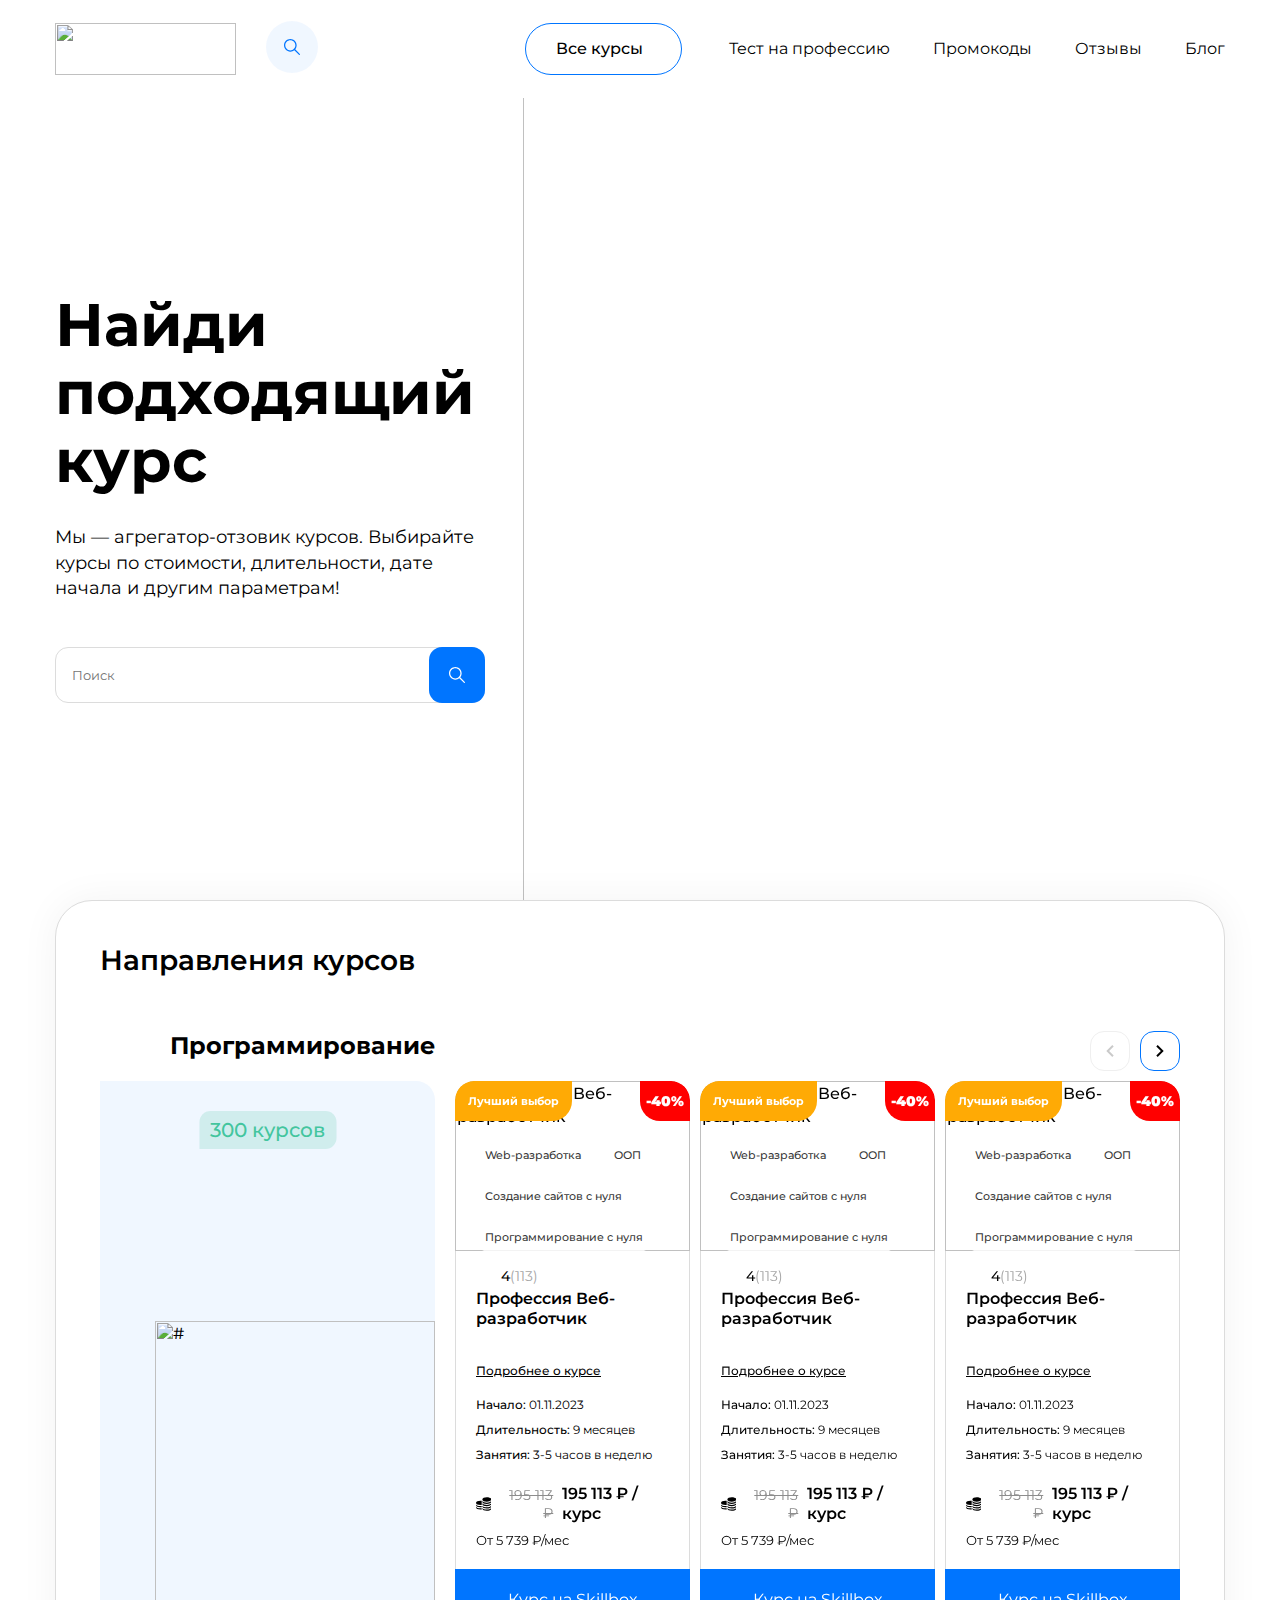
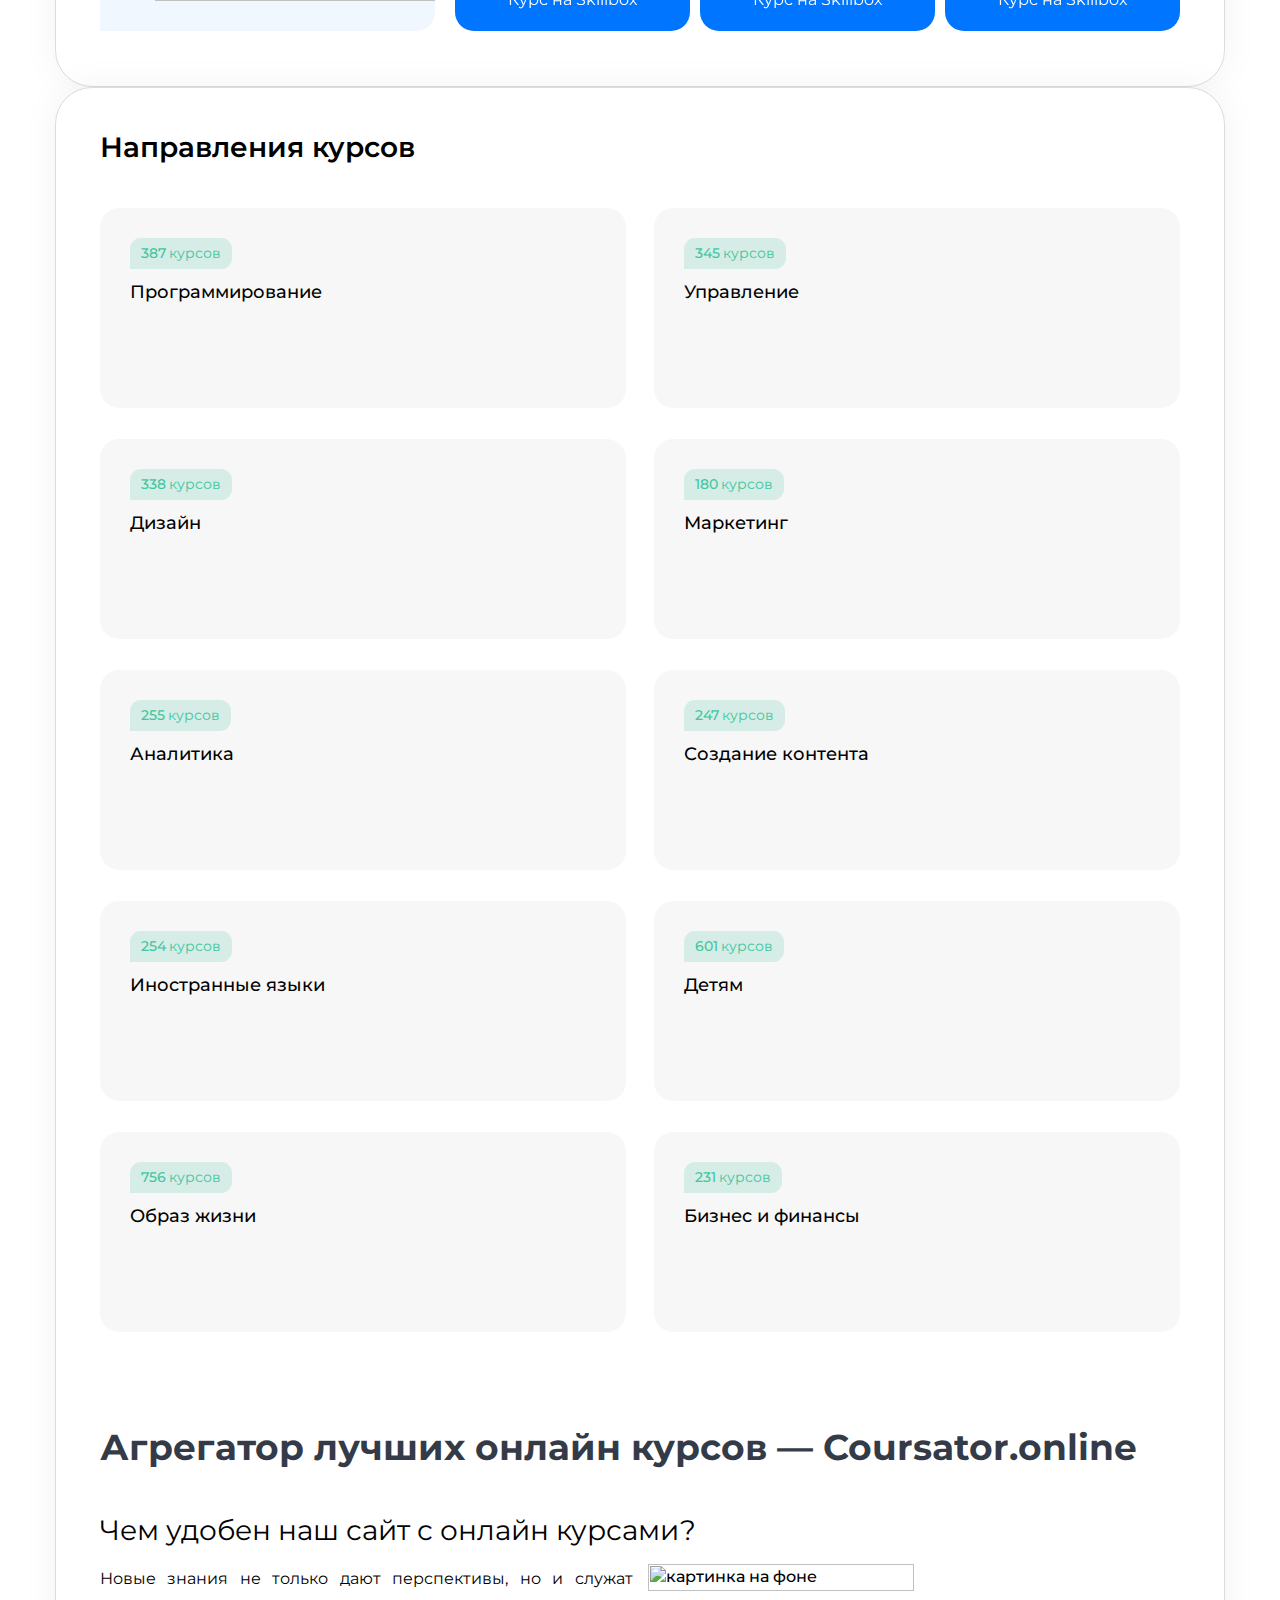
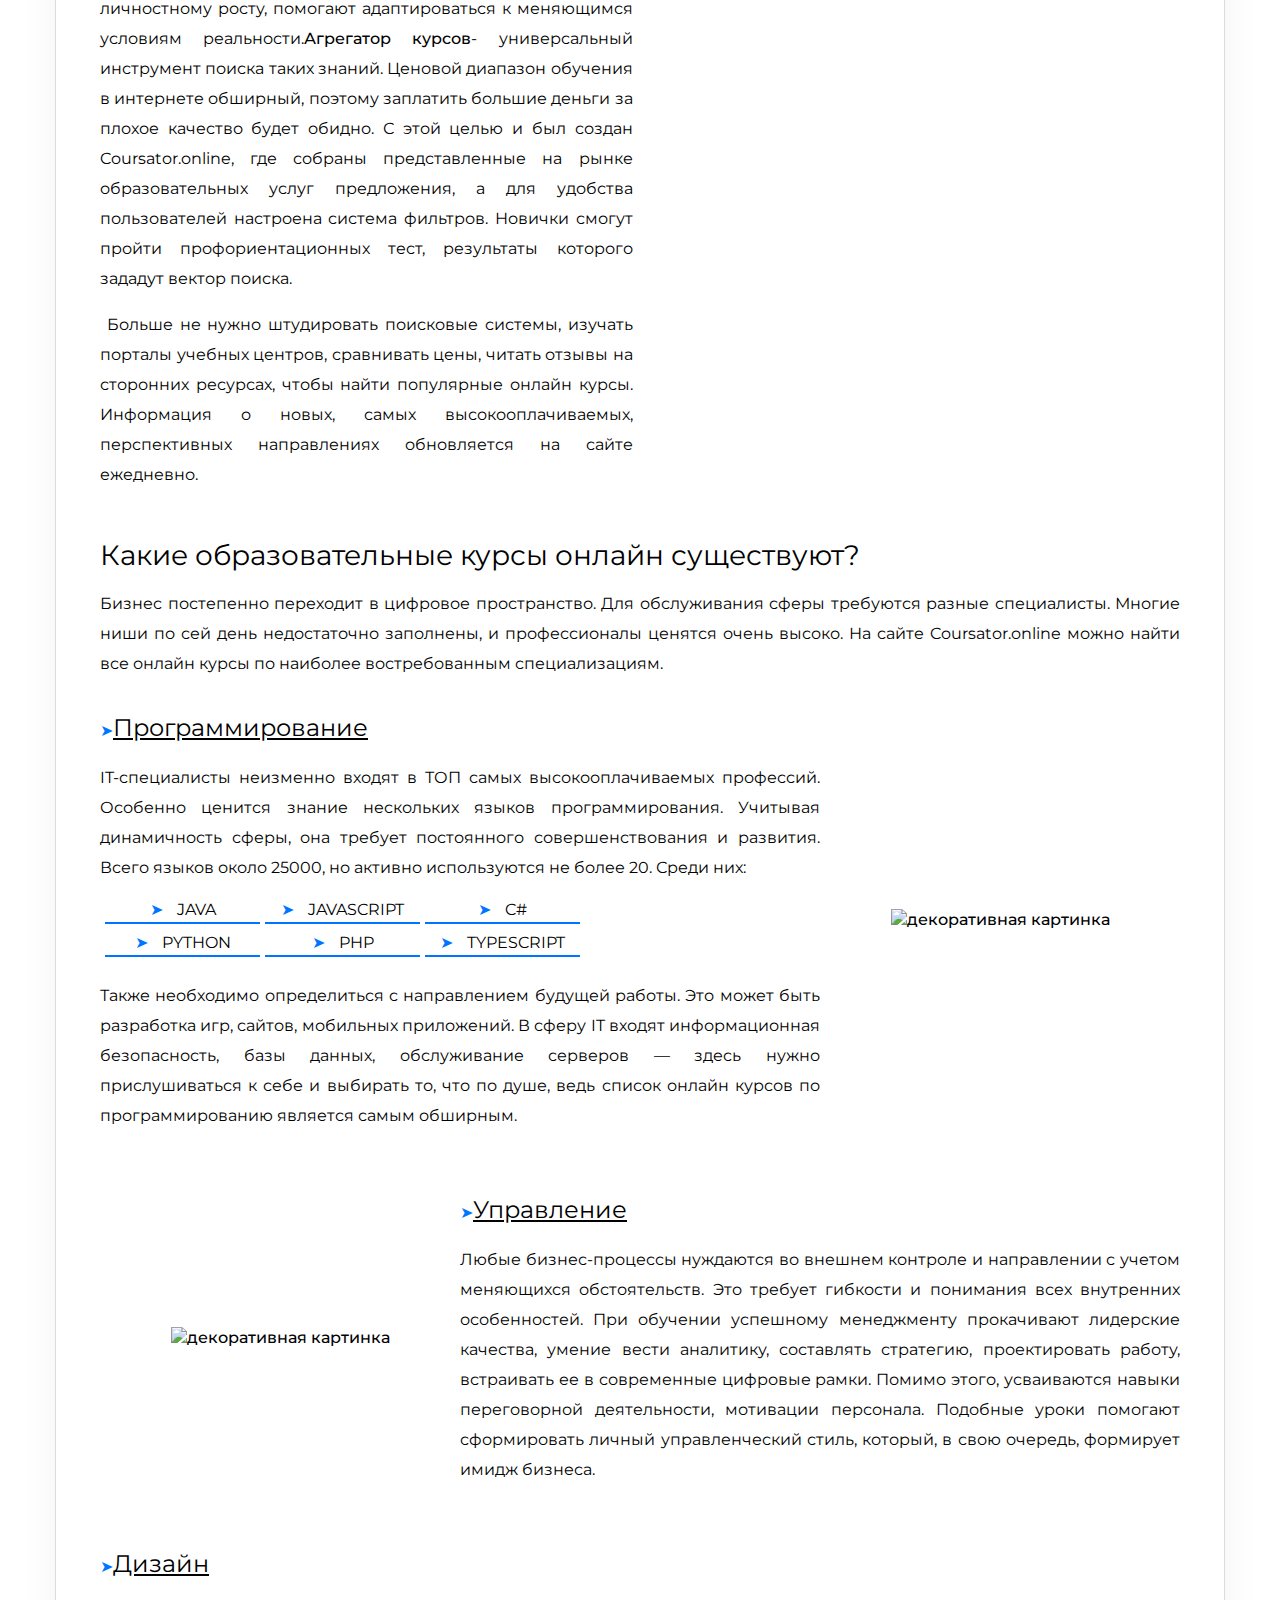
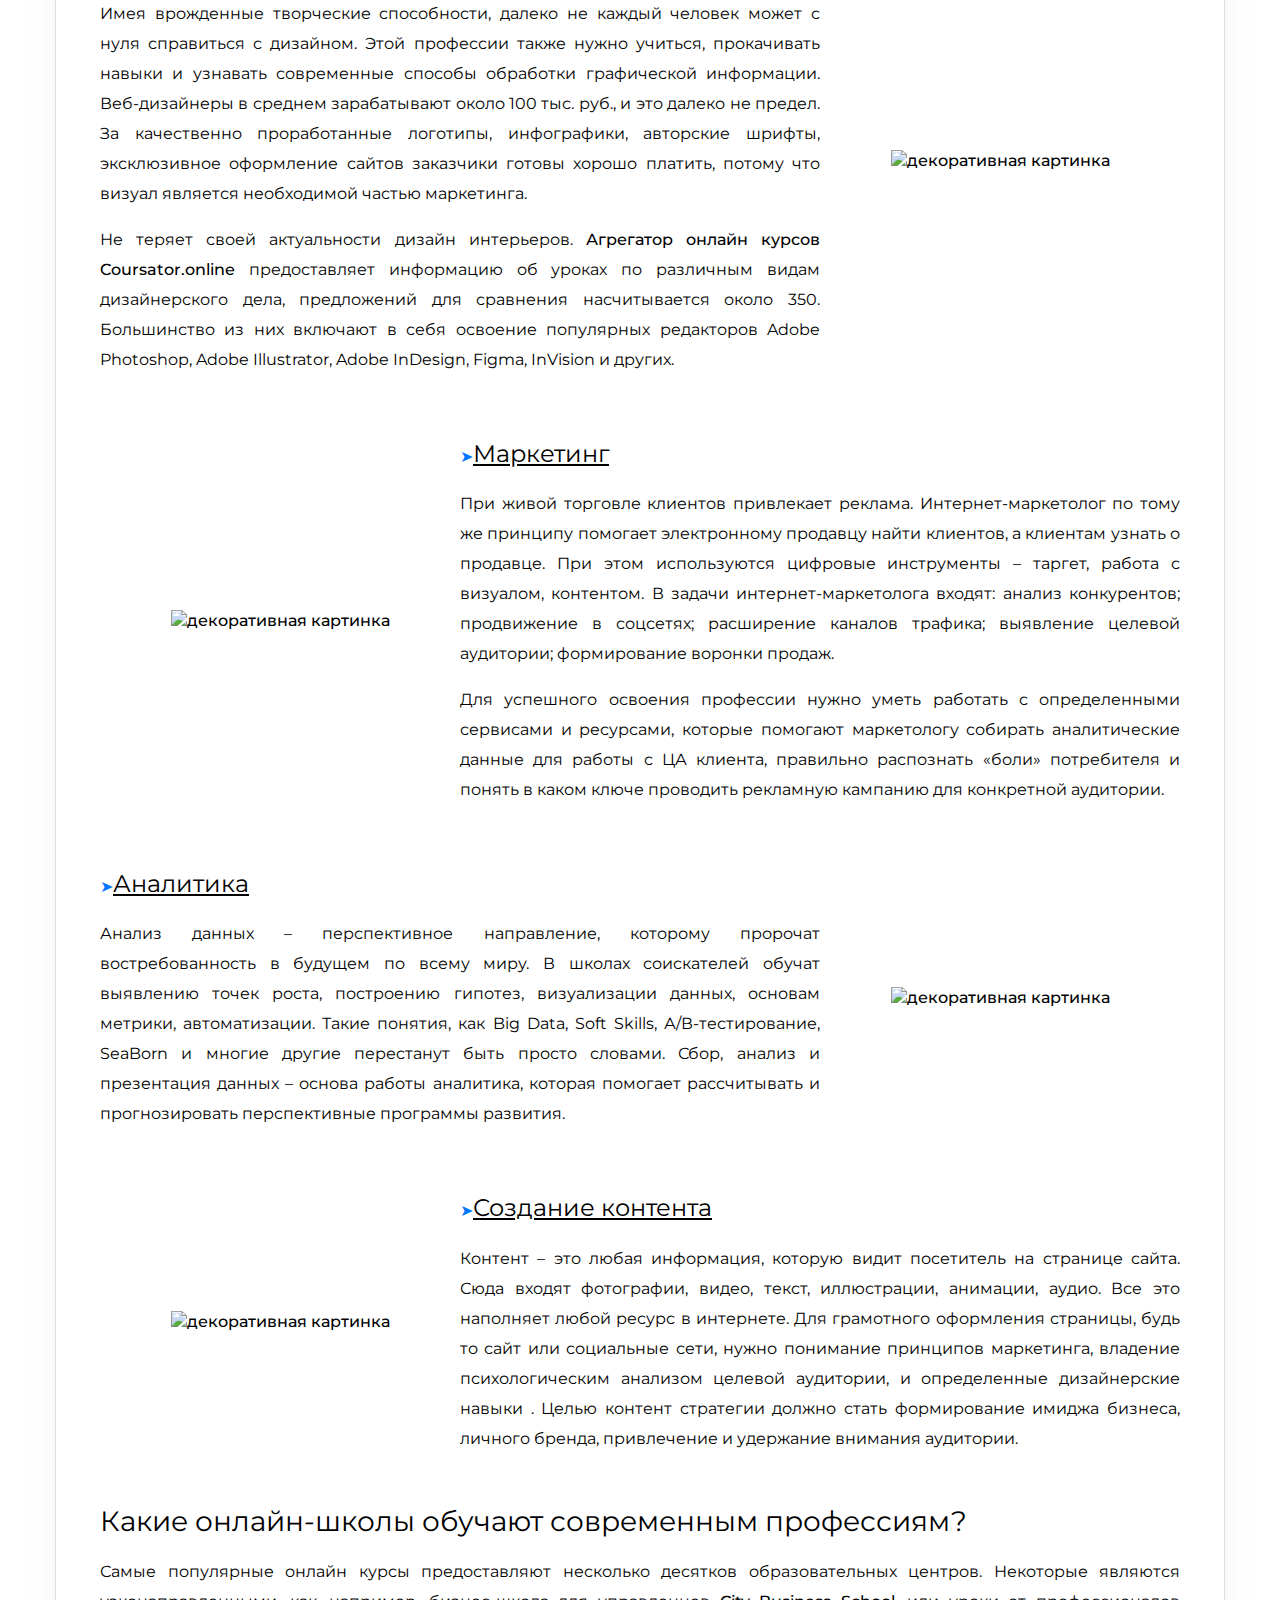
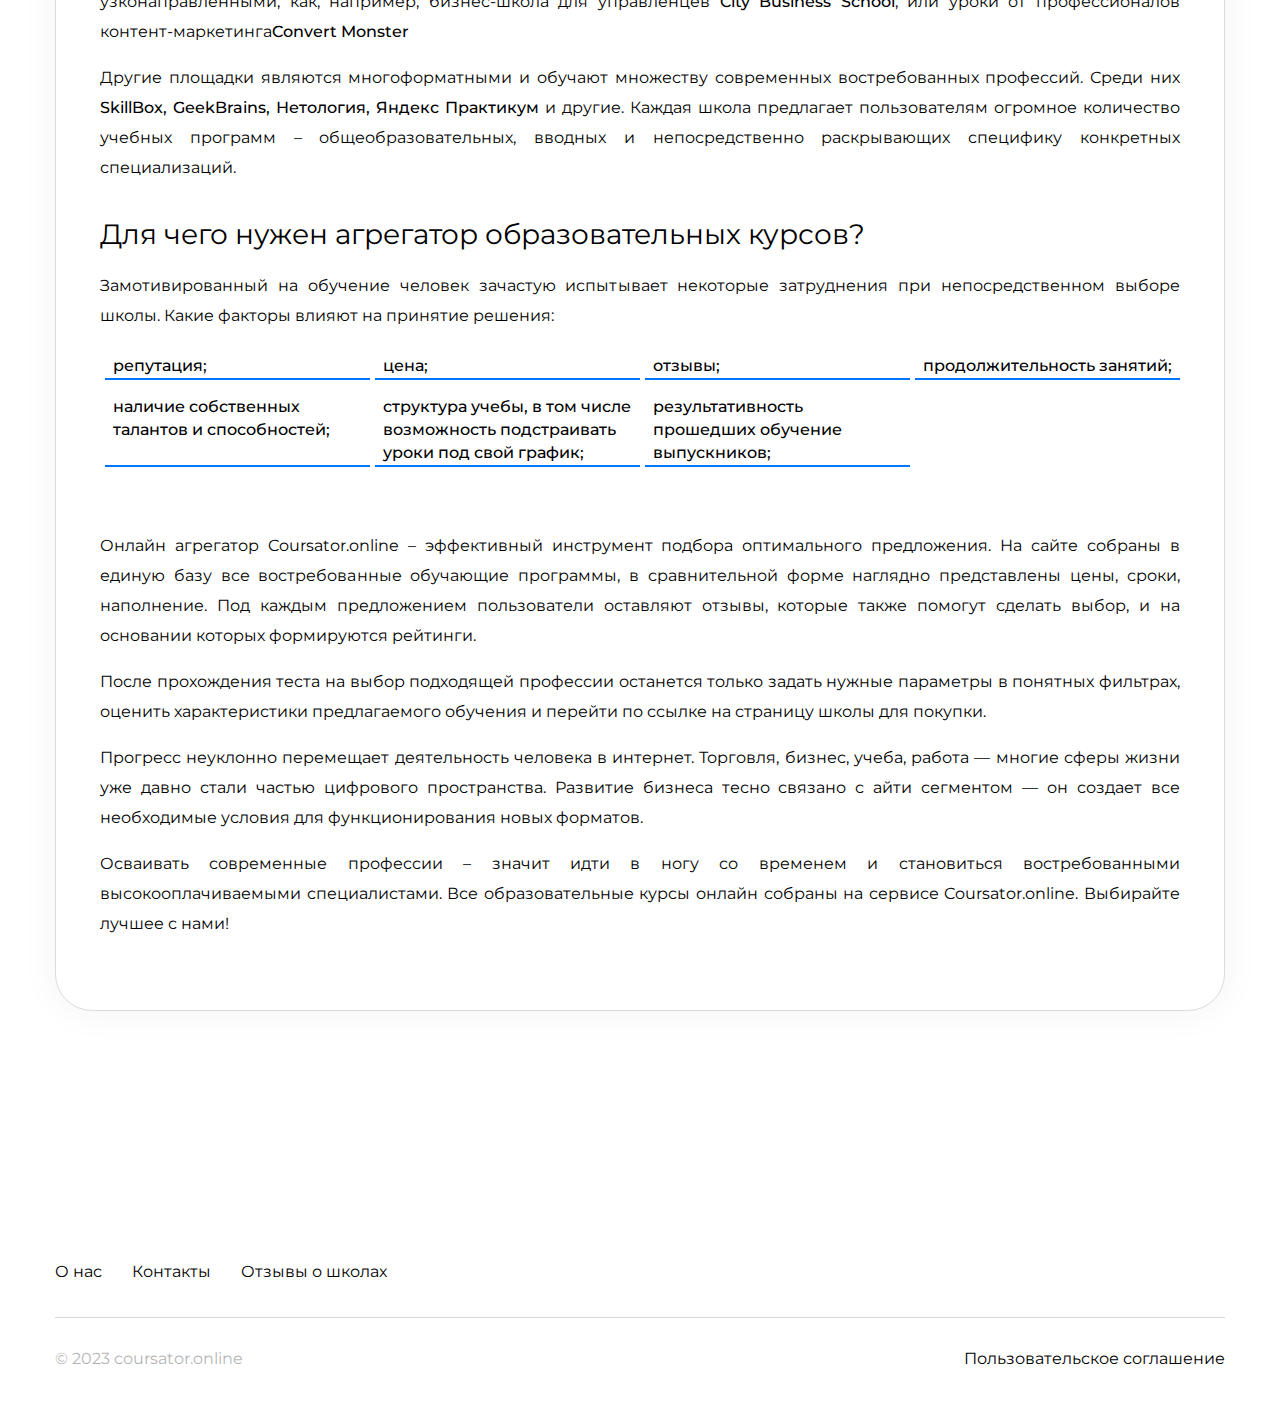
==== commit b4ce55c8: "fix" ====
--- a/index.html
+++ b/index.html
@@ -60,6 +60,9 @@
                     </div>
                     <div class="header__search-results">
                         <a href="#">Что-то</a>
+                        <a href="#">Что-то</a>
+                        <a href="#">Что-то</a>
+                        <a href="#">Что-то</a>
                     </div>
                 </div>
                 <nav class="header-nav d-f ai-c" data-evnt-hdr-nv="">
@@ -767,6 +770,8 @@
                         </button>
                         <div class="search__promo-results">
                             <a href="#">Что-то</a>
+                            <a href="#">Что-то</a>
+                            <a href="#">Что-то</a>
                         </div>
                     </form>
                 </div>
@@ -831,10 +836,6 @@
                                             <div class="course-card__text"><span class="bold">Длительность:</span> 9 месяцев</div>
                                             <div class="course-card__text"><span class="bold">Занятия:</span> 3-5 часов в неделю
                                             </div>
-                                            <div class="course-card__text"><span class="bold">Формат:</span> видеолекции + практика
-                                            </div>
-                                            <div class="course-card__text last"><span class="bold">Особенности:</span> полноценное
-                                                обучение профессии, первая оплата через 6 месяцев, помощь в трудоустройстве</div>
                                             <div class="course-card__price grid jc-sb ai-c">
                                                 <div class="course-card__price-inner d-f ai-c">
                                                     <svg xmlns="http://www.w3.org/2000/svg" width="17" height="16" viewBox="0 0 17 16" fill="none">
@@ -902,10 +903,6 @@
                                             <div class="course-card__text"><span class="bold">Длительность:</span> 9 месяцев</div>
                                             <div class="course-card__text"><span class="bold">Занятия:</span> 3-5 часов в неделю
                                             </div>
-                                            <div class="course-card__text"><span class="bold">Формат:</span> видеолекции + практика
-                                            </div>
-                                            <div class="course-card__text last"><span class="bold">Особенности:</span> полноценное
-                                                обучение профессии, первая оплата через 6 месяцев, помощь в трудоустройстве</div>
                                             <div class="course-card__price grid jc-sb ai-c">
                                                 <div class="course-card__price-inner d-f ai-c">
                                                     <svg xmlns="http://www.w3.org/2000/svg" width="17" height="16" viewBox="0 0 17 16" fill="none">
@@ -973,10 +970,6 @@
                                             <div class="course-card__text"><span class="bold">Длительность:</span> 9 месяцев</div>
                                             <div class="course-card__text"><span class="bold">Занятия:</span> 3-5 часов в неделю
                                             </div>
-                                            <div class="course-card__text"><span class="bold">Формат:</span> видеолекции + практика
-                                            </div>
-                                            <div class="course-card__text last"><span class="bold">Особенности:</span> полноценное
-                                                обучение профессии, первая оплата через 6 месяцев, помощь в трудоустройстве</div>
                                             <div class="course-card__price grid jc-sb ai-c">
                                                 <div class="course-card__price-inner d-f ai-c">
                                                     <svg xmlns="http://www.w3.org/2000/svg" width="17" height="16" viewBox="0 0 17 16" fill="none">
@@ -1044,10 +1037,6 @@
                                             <div class="course-card__text"><span class="bold">Длительность:</span> 9 месяцев</div>
                                             <div class="course-card__text"><span class="bold">Занятия:</span> 3-5 часов в неделю
                                             </div>
-                                            <div class="course-card__text"><span class="bold">Формат:</span> видеолекции + практика
-                                            </div>
-                                            <div class="course-card__text last"><span class="bold">Особенности:</span> полноценное
-                                                обучение профессии, первая оплата через 6 месяцев, помощь в трудоустройстве</div>
                                             <div class="course-card__price grid jc-sb ai-c">
                                                 <div class="course-card__price-inner d-f ai-c">
                                                     <svg xmlns="http://www.w3.org/2000/svg" width="17" height="16" viewBox="0 0 17 16" fill="none">
--- a/style.min.css
+++ b/style.min.css
@@ -2,7 +2,7 @@
 [data-simplebar]{align-content:flex-start;align-items:flex-start;flex-direction:column;flex-wrap:wrap;justify-content:flex-start;position:relative}.simplebar-wrapper{height:inherit;max-height:inherit;max-width:inherit;overflow:hidden;width:inherit}.simplebar-mask{direction:inherit;height:auto!important;overflow:hidden;width:auto!important;z-index:0}.simplebar-mask,.simplebar-offset{bottom:0;left:0;margin:0;padding:0;position:absolute;right:0;top:0}.simplebar-offset{-webkit-overflow-scrolling:touch;box-sizing:inherit!important;direction:inherit!important;resize:none!important}.simplebar-content-wrapper{-ms-overflow-style:none;box-sizing:border-box!important;direction:inherit;display:block;height:100%;max-height:100%;max-width:100%;position:relative;scrollbar-width:none;width:auto}.simplebar-content-wrapper::-webkit-scrollbar,.simplebar-hide-scrollbar::-webkit-scrollbar{display:none;height:0;width:0}.simplebar-content:after,.simplebar-content:before{content:" ";display:table}.simplebar-placeholder{max-height:100%;max-width:100%;pointer-events:none;width:100%}.simplebar-height-auto-observer-wrapper{box-sizing:inherit!important;flex-basis:0;flex-grow:inherit;flex-shrink:0;float:left;height:100%;margin:0;max-height:1px;max-width:1px;overflow:hidden;padding:0;pointer-events:none;position:relative;width:100%;z-index:-1}.simplebar-height-auto-observer{box-sizing:inherit;display:block;height:1000%;left:0;min-height:1px;min-width:1px;opacity:0;top:0;width:1000%;z-index:-1}.simplebar-height-auto-observer,.simplebar-track{overflow:hidden;pointer-events:none;position:absolute}.simplebar-track{bottom:0;right:0;z-index:1}[data-simplebar].simplebar-dragging .simplebar-content{pointer-events:none;-ms-user-select:none;user-select:none;-webkit-user-select:none}[data-simplebar].simplebar-dragging .simplebar-track{pointer-events:all}.simplebar-scrollbar{left:0;min-height:10px;position:absolute;right:0}.simplebar-scrollbar:before{background:#000;border-radius:7px;content:"";left:2px;opacity:0;position:absolute;right:2px;transition:opacity .2s linear}.simplebar-scrollbar.simplebar-visible:before{opacity:.5;transition:opacity 0s linear}.simplebar-track.simplebar-vertical{top:0;width:11px}.simplebar-track.simplebar-vertical .simplebar-scrollbar:before{bottom:2px;top:2px}.simplebar-track.simplebar-horizontal{height:11px;left:0}.simplebar-track.simplebar-horizontal .simplebar-scrollbar:before{height:100%;left:2px;right:2px}.simplebar-track.simplebar-horizontal .simplebar-scrollbar{height:7px;left:0;min-height:0;min-width:10px;right:auto;top:2px;width:auto}[data-simplebar-direction=rtl] .simplebar-track.simplebar-vertical{left:0;right:auto}.hs-dummy-scrollbar-size{direction:rtl;height:500px;opacity:0;overflow-x:scroll;overflow-y:hidden;position:fixed;visibility:hidden;width:500px}.simplebar-hide-scrollbar{-ms-overflow-style:none;left:0;overflow-y:scroll;position:fixed;scrollbar-width:none;visibility:hidden}
 .noUi-target,.noUi-target *{-webkit-touch-callout:none;-webkit-tap-highlight-color:transparent;box-sizing:border-box;touch-action:none;-webkit-user-select:none;-ms-user-select:none;user-select:none}.noUi-target{position:relative}.noUi-base,.noUi-connects{height:100%;position:relative;width:100%;z-index:1}.noUi-connects{overflow:hidden;z-index:0}.noUi-connect,.noUi-origin{height:100%;position:absolute;right:0;top:0;-ms-transform-origin:0 0;-webkit-transform-origin:0 0;transform-origin:0 0;-webkit-transform-style:preserve-3d;-webkit-transform-style:flat;transform-style:flat;width:100%;will-change:transform;z-index:1}.noUi-txt-dir-rtl.noUi-horizontal .noUi-origin{left:0;right:auto}.noUi-vertical .noUi-origin{top:-100%;width:0}.noUi-horizontal .noUi-origin{height:0}.noUi-handle{-webkit-backface-visibility:hidden;backface-visibility:hidden;position:absolute}.noUi-touch-area{height:100%;width:100%}.noUi-state-tap .noUi-connect,.noUi-state-tap .noUi-origin{transition:-webkit-transform .3s;transition:transform .3s;transition:transform .3s,-webkit-transform .3s}.noUi-state-drag *{cursor:inherit!important}.noUi-horizontal{height:18px}.noUi-horizontal .noUi-handle{height:28px;right:-17px;top:-6px;width:34px}.noUi-vertical{width:18px}.noUi-vertical .noUi-handle{bottom:-17px;height:34px;right:-6px;width:28px}.noUi-txt-dir-rtl.noUi-horizontal .noUi-handle{left:-17px;right:auto}.noUi-target{background:#fafafa;border:1px solid #d3d3d3;border-radius:4px;box-shadow:inset 0 1px 1px #f0f0f0,0 3px 6px -5px #bbb}.noUi-connects{border-radius:3px}.noUi-connect{background:#3fb8af}.noUi-draggable{cursor:ew-resize}.noUi-vertical .noUi-draggable{cursor:ns-resize}.noUi-handle{background:#fff;border:1px solid #d9d9d9;border-radius:3px;box-shadow:inset 0 0 1px #fff,inset 0 1px 7px #ebebeb,0 3px 6px -3px #bbb;cursor:default}.noUi-active{box-shadow:inset 0 0 1px #fff,inset 0 1px 7px #ddd,0 3px 6px -3px #bbb}.noUi-handle:after,.noUi-handle:before{background:#e8e7e6;content:"";display:block;height:14px;left:14px;position:absolute;top:6px;width:1px}.noUi-handle:after{left:17px}.noUi-vertical .noUi-handle:after,.noUi-vertical .noUi-handle:before{height:1px;left:6px;top:14px;width:14px}.noUi-vertical .noUi-handle:after{top:17px}[disabled] .noUi-connect{background:#b8b8b8}[disabled] .noUi-handle,[disabled].noUi-handle,[disabled].noUi-target{cursor:not-allowed}.noUi-pips,.noUi-pips *{box-sizing:border-box}.noUi-pips{color:#999;position:absolute}.noUi-value{position:absolute;text-align:center;white-space:nowrap}.noUi-value-sub{color:#ccc;font-size:10px}.noUi-marker{background:#ccc;position:absolute}.noUi-marker-large,.noUi-marker-sub{background:#aaa}.noUi-pips-horizontal{height:80px;left:0;padding:10px 0;top:100%;width:100%}.noUi-value-horizontal{-webkit-transform:translate(-50%,50%);transform:translate(-50%,50%)}.noUi-rtl .noUi-value-horizontal{-webkit-transform:translate(50%,50%);transform:translate(50%,50%)}.noUi-marker-horizontal.noUi-marker{height:5px;margin-left:-1px;width:2px}.noUi-marker-horizontal.noUi-marker-sub{height:10px}.noUi-marker-horizontal.noUi-marker-large{height:15px}.noUi-pips-vertical{height:100%;left:100%;padding:0 10px;top:0}.noUi-value-vertical{padding-left:25px;-webkit-transform:translateY(-50%);transform:translateY(-50%)}.noUi-rtl .noUi-value-vertical{-webkit-transform:translateY(50%);transform:translateY(50%)}.noUi-marker-vertical.noUi-marker{height:2px;margin-top:-1px;width:5px}.noUi-marker-vertical.noUi-marker-sub{width:10px}.noUi-marker-vertical.noUi-marker-large{width:15px}.noUi-tooltip{background:#fff;border:1px solid #d9d9d9;border-radius:3px;color:#000;display:block;padding:5px;position:absolute;text-align:center;white-space:nowrap}.noUi-horizontal .noUi-tooltip{bottom:120%;left:50%;-webkit-transform:translate(-50%);transform:translate(-50%)}.noUi-vertical .noUi-tooltip{right:120%;top:50%;-webkit-transform:translateY(-50%);transform:translateY(-50%)}.noUi-horizontal .noUi-origin>.noUi-tooltip{bottom:10px;left:auto;-webkit-transform:translate(50%);transform:translate(50%)}.noUi-vertical .noUi-origin>.noUi-tooltip{right:28px;top:auto;-webkit-transform:translateY(-18px);transform:translateY(-18px)}
 .flatpickr-calendar{-webkit-animation:none;animation:none;background:transparent;background:#fff;border:0;border-radius:5px;-webkit-box-shadow:1px 0 0 #e6e6e6,-1px 0 0 #e6e6e6,0 1px 0 #e6e6e6,0 -1px 0 #e6e6e6,0 3px 13px rgba(0,0,0,.08);box-shadow:1px 0 0 #e6e6e6,-1px 0 0 #e6e6e6,0 1px 0 #e6e6e6,0 -1px 0 #e6e6e6,0 3px 13px rgba(0,0,0,.08);-webkit-box-sizing:border-box;box-sizing:border-box;direction:ltr;display:none;font-size:14px;line-height:24px;opacity:0;padding:0;position:absolute;text-align:center;-ms-touch-action:manipulation;touch-action:manipulation;visibility:hidden;width:307.875px}.flatpickr-calendar.inline,.flatpickr-calendar.open{max-height:640px;opacity:1;visibility:visible}.flatpickr-calendar.open{display:inline-block;z-index:99999}.flatpickr-calendar.animate.open{-webkit-animation:fpFadeInDown .3s cubic-bezier(.23,1,.32,1);animation:fpFadeInDown .3s cubic-bezier(.23,1,.32,1)}.flatpickr-calendar.inline{display:block;position:relative;top:2px}.flatpickr-calendar.static{position:absolute;top:calc(100% + 2px)}.flatpickr-calendar.static.open{display:block;z-index:999}.flatpickr-calendar.multiMonth .flatpickr-days .dayContainer:nth-child(n+1) .flatpickr-day.inRange:nth-child(7n+7){-webkit-box-shadow:none!important;box-shadow:none!important}.flatpickr-calendar.multiMonth .flatpickr-days .dayContainer:nth-child(n+2) .flatpickr-day.inRange:nth-child(7n+1){-webkit-box-shadow:-2px 0 0 #e6e6e6,5px 0 0 #e6e6e6;box-shadow:-2px 0 0 #e6e6e6,5px 0 0 #e6e6e6}.flatpickr-calendar .hasTime .dayContainer,.flatpickr-calendar .hasWeeks .dayContainer{border-bottom:0;border-bottom-left-radius:0;border-bottom-right-radius:0}.flatpickr-calendar .hasWeeks .dayContainer{border-left:0}.flatpickr-calendar.hasTime .flatpickr-time{border-top:1px solid #e6e6e6;height:40px}.flatpickr-calendar.noCalendar.hasTime .flatpickr-time{height:auto}.flatpickr-calendar:after,.flatpickr-calendar:before{border:solid transparent;content:"";display:block;height:0;left:22px;pointer-events:none;position:absolute;width:0}.flatpickr-calendar.arrowRight:after,.flatpickr-calendar.arrowRight:before,.flatpickr-calendar.rightMost:after,.flatpickr-calendar.rightMost:before{left:auto;right:22px}.flatpickr-calendar.arrowCenter:after,.flatpickr-calendar.arrowCenter:before{left:50%;right:50%}.flatpickr-calendar:before{border-width:5px;margin:0 -5px}.flatpickr-calendar:after{border-width:4px;margin:0 -4px}.flatpickr-calendar.arrowTop:after,.flatpickr-calendar.arrowTop:before{bottom:100%}.flatpickr-calendar.arrowTop:before{border-bottom-color:#e6e6e6}.flatpickr-calendar.arrowTop:after{border-bottom-color:#fff}.flatpickr-calendar.arrowBottom:after,.flatpickr-calendar.arrowBottom:before{top:100%}.flatpickr-calendar.arrowBottom:before{border-top-color:#e6e6e6}.flatpickr-calendar.arrowBottom:after{border-top-color:#fff}.flatpickr-calendar:focus{outline:0}.flatpickr-wrapper{display:inline-block;position:relative}.flatpickr-months{display:-webkit-box;display:-webkit-flex;display:-ms-flexbox;display:flex}.flatpickr-months .flatpickr-month{-webkit-box-flex:1;background:transparent;-webkit-flex:1;-ms-flex:1;flex:1;line-height:1;overflow:hidden;position:relative;text-align:center}.flatpickr-months .flatpickr-month,.flatpickr-months .flatpickr-next-month,.flatpickr-months .flatpickr-prev-month{fill:rgba(0,0,0,.9);color:rgba(0,0,0,.9);height:34px;-webkit-user-select:none;-moz-user-select:none;-ms-user-select:none;user-select:none}.flatpickr-months .flatpickr-next-month,.flatpickr-months .flatpickr-prev-month{cursor:pointer;padding:10px;position:absolute;text-decoration:none;top:0;z-index:3}.flatpickr-months .flatpickr-next-month.flatpickr-disabled,.flatpickr-months .flatpickr-prev-month.flatpickr-disabled{display:none}.flatpickr-months .flatpickr-next-month i,.flatpickr-months .flatpickr-prev-month i{position:relative}.flatpickr-months .flatpickr-next-month.flatpickr-prev-month,.flatpickr-months .flatpickr-prev-month.flatpickr-prev-month{left:0}.flatpickr-months .flatpickr-next-month.flatpickr-next-month,.flatpickr-months .flatpickr-prev-month.flatpickr-next-month{right:0}.flatpickr-months .flatpickr-next-month:hover,.flatpickr-months .flatpickr-prev-month:hover{color:#959ea9}.flatpickr-months .flatpickr-next-month:hover svg,.flatpickr-months .flatpickr-prev-month:hover svg{fill:#f64747}.flatpickr-months .flatpickr-next-month svg,.flatpickr-months .flatpickr-prev-month svg{height:14px;width:14px}.flatpickr-months .flatpickr-next-month svg path,.flatpickr-months .flatpickr-prev-month svg path{fill:inherit;-webkit-transition:fill .1s;transition:fill .1s}.numInputWrapper{height:auto;position:relative}.numInputWrapper input,.numInputWrapper span{display:inline-block}.numInputWrapper input{width:100%}.numInputWrapper input::-ms-clear{display:none}.numInputWrapper input::-webkit-inner-spin-button,.numInputWrapper input::-webkit-outer-spin-button{-webkit-appearance:none;margin:0}.numInputWrapper span{border:1px solid rgba(57,57,57,.15);-webkit-box-sizing:border-box;box-sizing:border-box;cursor:pointer;height:50%;line-height:50%;opacity:0;padding:0 4px 0 2px;position:absolute;right:0;width:14px}.numInputWrapper span:hover{background:rgba(0,0,0,.1)}.numInputWrapper span:active{background:rgba(0,0,0,.2)}.numInputWrapper span:after{content:"";display:block;position:absolute}.numInputWrapper span.arrowUp{border-bottom:0;top:0}.numInputWrapper span.arrowUp:after{border-bottom:4px solid rgba(57,57,57,.6);border-left:4px solid transparent;border-right:4px solid transparent;top:26%}.numInputWrapper span.arrowDown{top:50%}.numInputWrapper span.arrowDown:after{border-left:4px solid transparent;border-right:4px solid transparent;border-top:4px solid rgba(57,57,57,.6);top:40%}.numInputWrapper span svg{height:auto;width:inherit}.numInputWrapper span svg path{fill:rgba(0,0,0,.5)}.numInputWrapper:hover{background:rgba(0,0,0,.05)}.numInputWrapper:hover span{opacity:1}.flatpickr-current-month{color:inherit;display:inline-block;font-size:135%;font-weight:300;height:34px;left:12.5%;line-height:inherit;line-height:1;padding:7.48px 0 0;position:absolute;text-align:center;-webkit-transform:translateZ(0);transform:translateZ(0);width:75%}.flatpickr-current-month span.cur-month{color:inherit;display:inline-block;font-family:inherit;font-weight:700;margin-left:.5ch;padding:0}.flatpickr-current-month span.cur-month:hover{background:rgba(0,0,0,.05)}.flatpickr-current-month .numInputWrapper{display:inline-block;width:6ch;width:7ch\0}.flatpickr-current-month .numInputWrapper span.arrowUp:after{border-bottom-color:rgba(0,0,0,.9)}.flatpickr-current-month .numInputWrapper span.arrowDown:after{border-top-color:rgba(0,0,0,.9)}.flatpickr-current-month input.cur-year{-webkit-appearance:textfield;-moz-appearance:textfield;appearance:textfield;background:transparent;border:0;border-radius:0;-webkit-box-sizing:border-box;box-sizing:border-box;color:inherit;cursor:text;display:inline-block;font-family:inherit;font-size:inherit;font-weight:300;height:auto;line-height:inherit;margin:0;padding:0 0 0 .5ch;vertical-align:initial}.flatpickr-current-month input.cur-year:focus{outline:0}.flatpickr-current-month input.cur-year[disabled],.flatpickr-current-month input.cur-year[disabled]:hover{background:transparent;color:rgba(0,0,0,.5);font-size:100%;pointer-events:none}.flatpickr-current-month .flatpickr-monthDropdown-months{appearance:menulist;-webkit-appearance:menulist;-moz-appearance:menulist;background:transparent;border:none;border-radius:0;box-sizing:border-box;-webkit-box-sizing:border-box;color:inherit;cursor:pointer;font-family:inherit;font-size:inherit;font-weight:300;height:auto;line-height:inherit;margin:-1px 0 0;outline:none;padding:0 0 0 .5ch;position:relative;vertical-align:initial;width:auto}.flatpickr-current-month .flatpickr-monthDropdown-months:active,.flatpickr-current-month .flatpickr-monthDropdown-months:focus{outline:none}.flatpickr-current-month .flatpickr-monthDropdown-months:hover{background:rgba(0,0,0,.05)}.flatpickr-current-month .flatpickr-monthDropdown-months .flatpickr-monthDropdown-month{background-color:transparent;outline:none;padding:0}.flatpickr-weekdays{-webkit-box-align:center;-ms-flex-align:center;-webkit-align-items:center;align-items:center;background:transparent;height:28px;overflow:hidden;text-align:center;width:100%}.flatpickr-weekdays,.flatpickr-weekdays .flatpickr-weekdaycontainer{display:-webkit-box;display:-webkit-flex;display:-ms-flexbox;display:flex}.flatpickr-weekdays .flatpickr-weekdaycontainer,span.flatpickr-weekday{-webkit-box-flex:1;-webkit-flex:1;-ms-flex:1;flex:1}span.flatpickr-weekday{background:transparent;color:rgba(0,0,0,.54);cursor:default;display:block;font-size:90%;font-weight:bolder;line-height:1;margin:0;text-align:center}.dayContainer,.flatpickr-weeks{padding:1px 0 0}.flatpickr-days{-webkit-box-align:start;-ms-flex-align:start;-webkit-align-items:flex-start;align-items:flex-start;display:-webkit-box;display:-webkit-flex;display:-ms-flexbox;display:flex;overflow:hidden;position:relative;width:307.875px}.flatpickr-days:focus{outline:0}.dayContainer{-ms-flex-pack:justify;-webkit-box-sizing:border-box;box-sizing:border-box;display:inline-block;display:-ms-flexbox;display:-webkit-box;display:-webkit-flex;display:flex;-webkit-flex-wrap:wrap;flex-wrap:wrap;-ms-flex-wrap:wrap;-webkit-justify-content:space-around;justify-content:space-around;max-width:307.875px;min-width:307.875px;opacity:1;outline:0;padding:0;text-align:left;-webkit-transform:translateZ(0);transform:translateZ(0);width:307.875px}.dayContainer+.dayContainer{-webkit-box-shadow:-1px 0 0 #e6e6e6;box-shadow:-1px 0 0 #e6e6e6}.flatpickr-day{-ms-flex-preferred-size:14.2857143%;-webkit-box-pack:center;-ms-flex-pack:center;background:none;border:1px solid transparent;border-radius:150px;-webkit-box-sizing:border-box;box-sizing:border-box;color:#393939;cursor:pointer;display:inline-block;-webkit-flex-basis:14.2857143%;flex-basis:14.2857143%;font-weight:400;height:39px;-webkit-justify-content:center;justify-content:center;line-height:39px;margin:0;max-width:39px;position:relative;text-align:center;width:14.2857143%}.flatpickr-day.inRange,.flatpickr-day.nextMonthDay.inRange,.flatpickr-day.nextMonthDay.today.inRange,.flatpickr-day.nextMonthDay:focus,.flatpickr-day.nextMonthDay:hover,.flatpickr-day.prevMonthDay.inRange,.flatpickr-day.prevMonthDay.today.inRange,.flatpickr-day.prevMonthDay:focus,.flatpickr-day.prevMonthDay:hover,.flatpickr-day.today.inRange,.flatpickr-day:focus,.flatpickr-day:hover{background:#e6e6e6;border-color:#e6e6e6;cursor:pointer;outline:0}.flatpickr-day.today{border-color:#959ea9}.flatpickr-day.today:focus,.flatpickr-day.today:hover{background:#959ea9;border-color:#959ea9;color:#fff}.flatpickr-day.endRange,.flatpickr-day.endRange.inRange,.flatpickr-day.endRange.nextMonthDay,.flatpickr-day.endRange.prevMonthDay,.flatpickr-day.endRange:focus,.flatpickr-day.endRange:hover,.flatpickr-day.selected,.flatpickr-day.selected.inRange,.flatpickr-day.selected.nextMonthDay,.flatpickr-day.selected.prevMonthDay,.flatpickr-day.selected:focus,.flatpickr-day.selected:hover,.flatpickr-day.startRange,.flatpickr-day.startRange.inRange,.flatpickr-day.startRange.nextMonthDay,.flatpickr-day.startRange.prevMonthDay,.flatpickr-day.startRange:focus,.flatpickr-day.startRange:hover{background:#569ff7;border-color:#569ff7;-webkit-box-shadow:none;box-shadow:none;color:#fff}.flatpickr-day.endRange.startRange,.flatpickr-day.selected.startRange,.flatpickr-day.startRange.startRange{border-radius:50px 0 0 50px}.flatpickr-day.endRange.endRange,.flatpickr-day.selected.endRange,.flatpickr-day.startRange.endRange{border-radius:0 50px 50px 0}.flatpickr-day.endRange.startRange+.endRange:not(:nth-child(7n+1)),.flatpickr-day.selected.startRange+.endRange:not(:nth-child(7n+1)),.flatpickr-day.startRange.startRange+.endRange:not(:nth-child(7n+1)){-webkit-box-shadow:-10px 0 0 #569ff7;box-shadow:-10px 0 0 #569ff7}.flatpickr-day.endRange.startRange.endRange,.flatpickr-day.selected.startRange.endRange,.flatpickr-day.startRange.startRange.endRange{border-radius:50px}.flatpickr-day.inRange{border-radius:0;-webkit-box-shadow:-5px 0 0 #e6e6e6,5px 0 0 #e6e6e6;box-shadow:-5px 0 0 #e6e6e6,5px 0 0 #e6e6e6}.flatpickr-day.flatpickr-disabled,.flatpickr-day.flatpickr-disabled:hover,.flatpickr-day.nextMonthDay,.flatpickr-day.notAllowed,.flatpickr-day.notAllowed.nextMonthDay,.flatpickr-day.notAllowed.prevMonthDay,.flatpickr-day.prevMonthDay{background:transparent;border-color:transparent;color:rgba(57,57,57,.3);cursor:default}.flatpickr-day.flatpickr-disabled,.flatpickr-day.flatpickr-disabled:hover{color:rgba(57,57,57,.1);cursor:not-allowed}.flatpickr-day.week.selected{border-radius:0;-webkit-box-shadow:-5px 0 0 #569ff7,5px 0 0 #569ff7;box-shadow:-5px 0 0 #569ff7,5px 0 0 #569ff7}.flatpickr-day.hidden{visibility:hidden}.rangeMode .flatpickr-day{margin-top:1px}.flatpickr-weekwrapper{float:left}.flatpickr-weekwrapper .flatpickr-weeks{-webkit-box-shadow:1px 0 0 #e6e6e6;box-shadow:1px 0 0 #e6e6e6;padding:0 12px}.flatpickr-weekwrapper .flatpickr-weekday{float:none;line-height:28px;width:100%}.flatpickr-weekwrapper span.flatpickr-day,.flatpickr-weekwrapper span.flatpickr-day:hover{background:transparent;border:none;color:rgba(57,57,57,.3);cursor:default;display:block;max-width:none;width:100%}.flatpickr-innerContainer{display:block;display:-webkit-box;display:-webkit-flex;display:-ms-flexbox;display:flex;overflow:hidden}.flatpickr-innerContainer,.flatpickr-rContainer{-webkit-box-sizing:border-box;box-sizing:border-box}.flatpickr-rContainer{display:inline-block;padding:0}.flatpickr-time{-webkit-box-sizing:border-box;box-sizing:border-box;display:block;display:-webkit-box;display:-webkit-flex;display:-ms-flexbox;display:flex;height:0;line-height:40px;max-height:40px;outline:0;overflow:hidden;text-align:center}.flatpickr-time:after{clear:both;content:"";display:table}.flatpickr-time .numInputWrapper{-webkit-box-flex:1;-webkit-flex:1;-ms-flex:1;flex:1;float:left;height:40px;width:40%}.flatpickr-time .numInputWrapper span.arrowUp:after{border-bottom-color:#393939}.flatpickr-time .numInputWrapper span.arrowDown:after{border-top-color:#393939}.flatpickr-time.hasSeconds .numInputWrapper{width:26%}.flatpickr-time.time24hr .numInputWrapper{width:49%}.flatpickr-time input{-webkit-appearance:textfield;-moz-appearance:textfield;appearance:textfield;background:transparent;border:0;border-radius:0;-webkit-box-shadow:none;box-shadow:none;-webkit-box-sizing:border-box;box-sizing:border-box;color:#393939;font-size:14px;height:inherit;line-height:inherit;margin:0;padding:0;position:relative;text-align:center}.flatpickr-time input.flatpickr-hour{font-weight:700}.flatpickr-time input.flatpickr-minute,.flatpickr-time input.flatpickr-second{font-weight:400}.flatpickr-time input:focus{border:0;outline:0}.flatpickr-time .flatpickr-am-pm,.flatpickr-time .flatpickr-time-separator{-ms-flex-item-align:center;-ms-grid-row-align:center;-webkit-align-self:center;align-self:center;color:#393939;float:left;font-weight:700;height:inherit;line-height:inherit;-webkit-user-select:none;-moz-user-select:none;-ms-user-select:none;user-select:none;width:2%}.flatpickr-time .flatpickr-am-pm{cursor:pointer;font-weight:400;outline:0;text-align:center;width:18%}.flatpickr-time .flatpickr-am-pm:focus,.flatpickr-time .flatpickr-am-pm:hover,.flatpickr-time input:focus,.flatpickr-time input:hover{background:#eee}.flatpickr-input[readonly]{cursor:pointer}@-webkit-keyframes fpFadeInDown{0%{opacity:0;-webkit-transform:translate3d(0,-20px,0);transform:translate3d(0,-20px,0)}to{opacity:1;-webkit-transform:translateZ(0);transform:translateZ(0)}}@keyframes fpFadeInDown{0%{opacity:0;-webkit-transform:translate3d(0,-20px,0);transform:translate3d(0,-20px,0)}to{opacity:1;-webkit-transform:translateZ(0);transform:translateZ(0)}}
-@charset "UTF-8";@-webkit-keyframes pulse{0%{box-shadow:0 0 0 0 var(--blue)}}@-webkit-keyframes main-head-img{0%,to{-webkit-transform:translate(-50%,-50%) scale(1);transform:translate(-50%,-50%) scale(1)}50%{-webkit-transform:translate(-50%,-50%) scale(1.04);transform:translate(-50%,-50%) scale(1.04)}75%{-webkit-transform:translate(-50%,-50%) scale(.96);transform:translate(-50%,-50%) scale(.96)}}@-webkit-keyframes subscribe-img{0%,to{-webkit-transform:scale(1.04);transform:scale(1.04)}50%{-webkit-transform:scale(1.08);transform:scale(1.08)}75%{-webkit-transform:scale(1);transform:scale(1)}}@-webkit-keyframes main-head-img-mobile{0%,to{-webkit-transform:scale(1.04);transform:scale(1.04)}50%{-webkit-transform:scale(1.08);transform:scale(1.08)}75%{-webkit-transform:scale(1);transform:scale(1)}}@-webkit-keyframes logo{0%,to{-webkit-transform:rotate(0);transform:rotate(0)}50%{-webkit-transform:rotate(-5deg);transform:rotate(-5deg)}75%{-webkit-transform:rotate(5deg);transform:rotate(5deg)}}@-webkit-keyframes swing-h{15%{-webkit-transform:translateX(6px);transform:translateX(6px)}30%{-webkit-transform:translateX(-6px);transform:translateX(-6px)}40%{-webkit-transform:translateX(3px);transform:translateX(3px)}50%{-webkit-transform:translateX(-3px);transform:translateX(-3px)}65%{-webkit-transform:translateX(1px);transform:translateX(1px)}to{-webkit-transform:translateX(0);transform:translateX(0)}}@-webkit-keyframes swing-w{15%{-webkit-transform:translateY(6px);transform:translateY(6px)}30%{-webkit-transform:translateY(-6px);transform:translateY(-6px)}40%{-webkit-transform:translateY(3px);transform:translateY(3px)}50%{-webkit-transform:translateY(-3px);transform:translateY(-3px)}65%{-webkit-transform:translateY(1px);transform:translateY(1px)}to{-webkit-transform:translateY(0);transform:translateY(0)}}*{border:0;margin:0;padding:0}*,:after,:before{box-sizing:border-box}:active,:focus,a:active,a:focus{outline:none}aside,footer,header,nav{display:block}body,html{-ms-text-size-adjust:100%;-moz-text-size-adjust:100%;-webkit-text-size-adjust:100%;height:100%;width:100%}button,input,textarea{font-family:inherit}input::-ms-clear{display:none}button,label{cursor:pointer}button::-moz-focus-inner{border:0;padding:0}a,a:hover,a:visited{text-decoration:none}ul li{list-style:none}img{vertical-align:top}h1,h2,h3,h4,h5,h6{font-size:inherit;font-weight:400}h1{font-size:50px;font-weight:700;line-height:68px;margin-top:35px;text-align:left}h1.center{text-align:center}h2{font-size:28px;font-weight:600;margin-bottom:20px;margin-top:35px}@keyframes pulse{0%{box-shadow:0 0 0 0 var(--blue)}}@keyframes main-head-img{0%,to{-webkit-transform:translate(-50%,-50%) scale(1);transform:translate(-50%,-50%) scale(1)}50%{-webkit-transform:translate(-50%,-50%) scale(1.04);transform:translate(-50%,-50%) scale(1.04)}75%{-webkit-transform:translate(-50%,-50%) scale(.96);transform:translate(-50%,-50%) scale(.96)}}@keyframes subscribe-img{0%,to{-webkit-transform:scale(1.04);transform:scale(1.04)}50%{-webkit-transform:scale(1.08);transform:scale(1.08)}75%{-webkit-transform:scale(1);transform:scale(1)}}@keyframes main-head-img-mobile{0%,to{-webkit-transform:scale(1.04);transform:scale(1.04)}50%{-webkit-transform:scale(1.08);transform:scale(1.08)}75%{-webkit-transform:scale(1);transform:scale(1)}}@keyframes logo{0%,to{-webkit-transform:rotate(0);transform:rotate(0)}50%{-webkit-transform:rotate(-5deg);transform:rotate(-5deg)}75%{-webkit-transform:rotate(5deg);transform:rotate(5deg)}}@keyframes swing-h{15%{-webkit-transform:translateX(6px);transform:translateX(6px)}30%{-webkit-transform:translateX(-6px);transform:translateX(-6px)}40%{-webkit-transform:translateX(3px);transform:translateX(3px)}50%{-webkit-transform:translateX(-3px);transform:translateX(-3px)}65%{-webkit-transform:translateX(1px);transform:translateX(1px)}to{-webkit-transform:translateX(0);transform:translateX(0)}}@keyframes swing-w{15%{-webkit-transform:translateY(6px);transform:translateY(6px)}30%{-webkit-transform:translateY(-6px);transform:translateY(-6px)}40%{-webkit-transform:translateY(3px);transform:translateY(3px)}50%{-webkit-transform:translateY(-3px);transform:translateY(-3px)}65%{-webkit-transform:translateY(1px);transform:translateY(1px)}to{-webkit-transform:translateY(0);transform:translateY(0)}}.main{position:relative;z-index:99}.d-f{display:flex}.f-sh{flex-shrink:0}.jc-sb{justify-content:space-between}.jc-sa{justify-content:space-around}.jc-c{justify-content:center}.jc-fe{justify-content:flex-end}.jc-se{justify-content:space-evenly}.ai-c{align-items:center}.ai-fe{align-items:flex-end}.ai-fs{align-items:flex-start}.flex-column{display:flex;flex-direction:column}.grid{display:flex;flex-wrap:wrap}.bg-link{height:100%;left:0;position:absolute;top:0;width:100%}.container{margin:0 auto;max-width:1270px;padding-left:50px;padding-right:50px;width:100%}.icon-size{flex:0 0 auto;min-width:auto}.hidden{display:none!important}.ttl-tp-1{font-size:60px;font-weight:700;line-height:68px}.ttl-tp-2,.ttl-tp-3{font-size:28px;font-weight:600}.ttl-tp-3{line-height:39px;text-transform:uppercase}.ttl-tp-4{font-size:34px;font-weight:600;line-height:39px}.txt-tp-1{font-weight:400}.txt-tp-1,.txt-tp-2{font-size:18px}.hvr-lnk:hover{color:#0075ff;color:var(--blue)}.lght-txt{color:#fff;color:var(--light-text)}.lnk{color:#0075ff;color:var(--blue)}.lnk:hover{font-style:italic}.mt-20{margin-top:20px}.mt-10{margin-top:10px}.mt-40{margin-top:40px}.mt-35{margin-top:35px}.mb-20{margin-bottom:20px}.mt-tp-1{margin-top:40px}.mt-tp-2{margin-top:105px}.mt-tp-3{margin-top:30px}.mt-tp-4{margin-top:95px}.mt-tp-5{margin-top:105px}.mt-tp-6,.mt-tp-7,.mt-tp-8{margin-top:35px}.mt-tp-9{margin-top:80px}.mt-tp-10,.mt-tp-11{margin-top:55px}.mt-tp-12{margin-top:20px}.mt-tp-13{margin-top:90px}.mt-tp-14{margin-top:30px}.mt-tp-15{margin-top:105px}.mt-tp-16{margin-top:85px}.mt-tp-17{margin-top:50px}.sctn-crd{background:#fff;background:var(--default-bg-site);border:1px solid #dcdcdc;border:1px solid var(--grey);box-shadow:0 0 38px rgba(0,0,0,.05)}.sctn-crd.pd-tp-1{border-radius:37px;padding:40px 44px 55px}.sctn-crd.pd-tp-2{border-radius:31px;padding:45px 45px 50px}.sctn-crd.pd-tp-3{border-radius:30px;padding:44px 0 0 50px}.sctn-crd.pd-tp-4{border-radius:19px;padding:30px 45px 35px}.tag-message{display:inline-flex}.tag-message.green,.tag-message.green-opacity{color:#43c59e;color:var(--green)}.tag-message.blue{color:#0075ff;color:var(--green)}.tag-message.red,.tag-message.red-opacity{color:#ef476f;color:var(--red)}.tag-message.green-opacity{background:rgba(67,197,158,.11);background:var(--green-opacity-2)}.tag-message.green{background:rgba(67,197,158,.19);background:var(--green-opacity)}.tag-message.red{background:rgba(239,71,111,.19);background:var(--red-opacity)}.tag-message.red-opacity{background:rgba(239,71,111,.11);background:var(--red-opacity-2)}.tag-message.h-big,.tag-message.h-dflt{border-radius:11px 11px 11px 0}.tag-message.h-dflt{font-size:14px;font-weight:400;line-height:17px;min-height:31px}.tag-message.h-dflt .bold,.tag-message.h-dflt.bold{font-weight:500}.tag-message.h-dflt span{margin-right:3px}.tag-message.h-big{font-size:15px;font-weight:600;line-height:18px;min-height:39px;text-transform:uppercase}.tag-message.h-gig{border-radius:24px;line-height:20px;min-height:46px}.tag-message.h-2{border-radius:24px;font-size:13px;line-height:16px;min-height:35px}.tag-message.p-dflt{padding:5px 11px}.tag-message.p-big{padding:5px 13px}.tag-message.p-gig{padding:13px 20px}.tag-message.p-2{padding:10px 25px}.bttn-hvr:hover{box-shadow:0 4px 1px rgba(35,32,30,.08);-webkit-transform:translateY(-4px);transform:translateY(-4px)}.head-title{font-size:50px;font-weight:700;line-height:68px}.head-title.center{text-align:center}.title-semibold{font-size:20px;font-weight:600;line-height:24px}.color-green{color:#43c59e}.color-pink{color:#eb236b}.tx-small{line-height:17px}.link-blue,.tx-small{font-size:14px;font-weight:400}.link-blue{color:#0075ff;color:var(--blue);cursor:pointer;-webkit-text-decoration-line:underline;text-decoration-line:underline}.link-blue:hover{text-decoration:none;-webkit-text-decoration-line:none;text-decoration-line:none}[data-scroll-dflt] .simplebar-track{background:#dcdcdc;background:var(--grey);border-radius:9px}[data-scroll-dflt] .simplebar-track.simplebar-vertical{width:2px}[data-scroll-dflt] .simplebar-track.simplebar-vertical .simplebar-scrollbar{width:100%}[data-scroll-dflt] .simplebar-track.simplebar-vertical .simplebar-scrollbar:before{left:0;width:100%}[data-scroll-dflt] .simplebar-track.simplebar-horizontal{height:2px}[data-scroll-dflt] .simplebar-track.simplebar-horizontal .simplebar-scrollbar{height:100%;top:0}[data-scroll-dflt] .simplebar-track.simplebar-horizontal .simplebar-scrollbar:before{height:100%}[data-scroll-dflt] .simplebar-scrollbar{padding:0 2px}[data-scroll-dflt] .simplebar-scrollbar:before{background:#000;background:var(--black);border-radius:9px;opacity:1}.btn{background:none;border:1px solid #0075ff;border-radius:70px;color:#000;cursor:pointer;display:inline-flex;line-height:20px;padding:10px 30px;transition:.4s;white-space:nowrap;width:auto}.btn-flex{align-items:center;display:flex;justify-content:center}.btn-center{display:block;margin:0 auto}.btn-big{padding:20px 40px}.btn__white-blue:hover{background:#0075ff;color:#fff}.btn-white:hover{background:none;border-radius:15px;color:#000}.btn-square{border-radius:10px}.btn-square:hover{-webkit-transform:scale(1.1);transform:scale(1.1)}.btn-blue{background:#0075ff;color:#fff}.btn-grey-blue{background:#f7f7f7;background:var(--grey-5);border:none}.btn-grey-blue:hover{background:#0075ff;color:#fff}body{background-color:#fff;background-color:var(--default-bg-site)}body.block{-webkit-overflow-scrolling:touch;overflow:hidden}a,body,button,label{color:#000;color:var(--default-text-color);font-family:Montserrat,sans-serif;font-size:16px;font-weight:500;line-height:1.425}p{font-weight:400}a,button,label,path,svg{transition:.3s}img{-o-object-fit:cover;object-fit:cover}:root{--default-text-color:#000;--default-bg-site:#fff;--light-text:#fff;--blue:#0075ff;--blue-hover:#0075df;--grey:#dcdcdc;--grey-2:rgba(0,0,0,.46);--grey-3:#8a8a8a;--grey-4:#a6a6a6;--grey-5:#f7f7f7;--grey-6:#ececec;--grey-7:#d9d9d9;--grey-8:#efefef;--grey-9:#dedede;--grey-10:#dfdfdf;--grey-opacity:rgba(0,0,0,.03);--grey-opacity-2:rgba(0,0,0,.42);--black:#000;--green:#43c59e;--green-opacity:rgba(67,197,158,.19);--green-opacity-2:rgba(67,197,158,.11);--pink:#eb236b;--red:#ef476f;--red-2:#f40000;--red-opacity:rgba(239,71,111,.19);--red-opacity-2:rgba(239,71,111,.11);--violet:#3d3bff;--gold:#ffe381;--yellow:#ffaa05;--white-opacity:hsla(0,0%,100%,.5)}.assessment{flex:0 0 auto}.assessment-text{font-weight:400}.assessment-stars{direction:rtl;margin-top:10px}.assessment-star{background:transparent;flex:0 0 21px;height:21px;min-width:21px;width:21px}.assessment-star:not(:first-child){margin-right:7px}.assessment-star-icon{height:100%;width:100%}.assessment-star.active path,.assessment-star.active~.assessment-star path,.assessment-star:hover path,.assessment-star:hover~.assessment-star path{fill:#ffe381;fill:var(--gold);stroke:#ffe381;stroke:var(--gold)}.assessment-star:hover{-webkit-transform:scale(1.1);transform:scale(1.1)}.breadcrumbs__element:not(:last-child),.breadcrumbs__icon:not(:last-child){margin-right:13px}.breadcrumbs__element{line-height:2}span.breadcrumbs__element{color:#0075ff;color:var(--blue)}.contacts__container{margin-bottom:-20px}.contacts__logo{display:inline-block;margin-bottom:20px}.contacts__logo:hover{-webkit-animation-duration:.4s;animation-duration:.4s;-webkit-animation-name:logo;animation-name:logo}.contacts__links{margin-bottom:8px;margin-left:-7.5px;margin-right:-7.5px}.contacts__links-element{border-radius:50%;flex:0 0 36px;height:36px;margin:0 7.5px 12px;min-width:36px;width:36px}.contacts__links-element:hover .contacts__links-element-icon{-webkit-transform:translateY(-2px);transform:translateY(-2px)}.contacts__links-element-icon{height:100%;-o-object-fit:contain;object-fit:contain;width:100%}.course-card{background:#fff;background:var(--default-bg-site);border-radius:19px;cursor:pointer;overflow:hidden}.course-card__picture{min-height:173px;padding:20px;position:relative;width:100%}.course-card__picture-img{border-radius:19px 19px 0 0;height:100%;left:0;position:absolute;top:0;width:100%;z-index:0}.course-card__picture.transparent{border-left:1px solid #dcdcdc;border-left:1px solid var(--grey);border-radius:19px 19px 0 0;border-right:1px solid #dcdcdc;border-right:1px solid var(--grey);border-top:1px solid #dcdcdc;border-top:1px solid var(--grey);min-height:0}.course-card__picture.transparent .course-card__tag{border:1px solid #0075ff;border:1px solid var(--blue)}.course-card__tags{margin-bottom:-13px;position:relative;z-index:1}.course-card__tag{background:#fff;background:var(--default-bg-site);border-radius:24px;font-size:11px;line-height:13px;margin-bottom:12px;min-height:29px;padding:5px 10px;transition:0s}.course-card__tag:not(:last-child){margin-right:13px}.course-card__tag:hover{background:#0075ff;background:var(--blue);color:#fff;color:var(--light-text);-webkit-transform:scale(1.05);transform:scale(1.05)}.course-card__body{border-left:1px solid #dcdcdc;border-left:1px solid var(--grey);border-right:1px solid #dcdcdc;border-right:1px solid var(--grey);flex-grow:1;padding:17px 20px 20px}.course-card__head{margin-bottom:17px}.course-card__head-title{flex:0 1 100%;font-weight:600;line-height:20px;margin-right:15px;max-width:-webkit-max-content;max-width:max-content}.course-card__head-assessment{flex:0 0 auto;height:100%;min-width:auto}.course-card__head-assessment-icon{flex:0 0 16px;height:16px;margin-right:9px;min-width:16px;width:16px}.course-card__head-assessment-text{font-size:14px;line-height:17px}.course-card__head-assessment-text .grey{color:#a6a6a6;color:var(--grey-4)}.course-card__head-assessment-text:hover{color:var(--blue)}.course-card__head-assessment-text a{font-size:inherit;font-weight:inherit;line-height:inherit}.course-card__head-assessment-text a:hover{color:#0075ff;color:var(--blue)}.course-card__text{font-size:12px;font-weight:400;line-height:18px;margin-top:7px}.course-card__text .bold{font-weight:500}.course-card__text.last{margin-bottom:20px}.course-card__price{margin-bottom:-8px;margin-top:auto}.course-card__price-inner,.course-card__price-text{margin-bottom:8px}.course-card__price-inner{margin-right:15px}.course-card__price-icon{margin-right:9px}.course-card__price-title{font-weight:600;line-height:20px;font-size:13px;}.course-card__price-title.red{color:#ef476f;color:var(--red)}.course-card__price-text{font-size:13px;font-weight:400;line-height:18px}.course-card__footer{background:#0075ff;background:var(--blue);line-height:20px;min-height:62px;padding:10px;text-align:center}.course-card__footer:hover .course-card__footer-text{-webkit-animation:swing-h .6s ease;animation:swing-h .6s ease;-webkit-animation-iteration-count:1;animation-iteration-count:1}.course-card__linkMore{background:0 0;color:var(--blue);font-size:12px;margin-bottom:17px;text-decoration:underline;white-space:nowrap}.course-card__linkMore:hover{color:#000}.dflt-bttn{position:relative;text-align:center}.dflt-bttn.s-dflt{border-radius:70px;font-weight:600;min-height:65px}.dflt-bttn.s-2{border-radius:14px;font-weight:500;min-height:62px}.dflt-bttn.s-3{border-radius:0 11px 11px 11px;font-weight:600;min-height:65px}.dflt-bttn.s-4{border-radius:62px;font-size:25px;font-weight:600;min-height:69px;text-transform:uppercase}.dflt-bttn.s-5{border-radius:13px;font-size:19px;font-weight:600;min-height:80px}.dflt-bttn.t-dflt{background:#0075ff;background:var(--blue);box-shadow:0 0 0 1em hsla(0,0%,100%,0);color:#fff;color:var(--light-text)}.dflt-bttn.t-red{background:#f40000;background:var(--red-2);color:#fff;color:var(--light-text)}.dflt-bttn.pulse:hover{-webkit-animation:pulse 1s infinite;animation:pulse 1s infinite}.dflt-bttn.bg:hover{background:#0075df;background:var(--blue-hover)}.dflt-bttn__icon{margin-left:16px}.dflt-bttn.dflt-bttn__spinner,.dflt-bttn.dflt-bttn__spinner:hover{background:#a5ceff}.dflt-bttn .spinner{-webkit-animation:rotate 2s linear infinite;animation:rotate 2s linear infinite;display:none;height:50px;left:50%;margin:-25px 0 0 -25px;position:absolute;top:50%;width:50px;z-index:2}.dflt-bttn .spinner .path{stroke:#f3f3f3;stroke-linecap:round;-webkit-animation:dash 1.5s ease-in-out infinite;animation:dash 1.5s ease-in-out infinite}@-webkit-keyframes rotate{to{-webkit-transform:rotate(1turn);transform:rotate(1turn)}}@-webkit-keyframes dash{0%{stroke-dasharray:1,150;stroke-dashoffset:0}50%{stroke-dasharray:90,150;stroke-dashoffset:-35}to{stroke-dasharray:90,150;stroke-dashoffset:-124}}input[type=checkbox],input[type=radio]{-webkit-appearance:none;-moz-appearance:none;background:var(--b,#fff);border:1px solid var(--bc,#dcdcdc);cursor:pointer;display:inline-block;height:16px;outline:none;position:relative;transition:background .3s,border-color .3s,box-shadow .2s;vertical-align:top;width:16px}input[type=checkbox]:after,input[type=radio]:after{content:"";display:block;left:0;opacity:var(--o,0);position:absolute;top:0;transition:opacity var(--d-o,.2s),-webkit-transform var(--d-t,.3s) var(--d-t-e,ease);transition:transform var(--d-t,.3s) var(--d-t-e,ease),opacity var(--d-o,.2s);transition:transform var(--d-t,.3s) var(--d-t-e,ease),opacity var(--d-o,.2s),-webkit-transform var(--d-t,.3s) var(--d-t-e,ease)}input[type=checkbox]:checked,input[type=radio]:checked{--b:#0075ff;--bc:#0075ff;--d-o:0.3s;--d-t:0.6s;--d-t-e:cubic-bezier(0.2,0.85,0.32,1.2);--o:1}input[type=checkbox]:hover:not(:checked),input[type=radio]:hover:not(:checked){--bc:#0075ff}input[type=checkbox]+label,input[type=radio]+label{cursor:pointer;display:inline-block;font-weight:400;margin-left:15px;vertical-align:top}input[type=checkbox]{border-radius:4px;margin:2px 0 0}input[type=checkbox]:after{border:1px solid #fff;border-left:0;border-top:0;height:7px;left:5px;top:3px;-webkit-transform:rotate(var(--r,20deg));transform:rotate(var(--r,20deg));width:4px}input[type=checkbox]:checked{--r:43deg}input[type=radio]{border-radius:50%}input[type=radio]:after{background:#fff;border-radius:50%;height:10px;left:2px;opacity:0;top:2px;-webkit-transform:scale(var(--s,.7));transform:scale(var(--s,.7));width:10px}input[type=radio]:checked{--s:1}input[type=radio]:checked:after{opacity:1}.dropdown-select{position:relative}.dropdown-select__mob{background:transparent;display:none}.dropdown-select__button{background:transparent;height:100%;width:100%}.dropdown-select__button-icon{transition:.3s}.dropdown-select__modal{background:#fff;background:var(--default-bg-site);border:1px solid #dcdcdc;border:1px solid var(--grey);border-radius:4px;box-shadow:0 0 21px rgba(0,0,0,.06);left:0;opacity:0;pointer-events:none;position:absolute;top:100%;-webkit-transform:translateY(20px);transform:translateY(20px);transition:.3s;width:100%;z-index:50}.dropdown-select__modal-search{padding:4px}.dropdown-select__modal-search-input{border:1px solid #dcdcdc;border:1px solid var(--grey);border-radius:4px;color:#000;color:var(--default-text-color);font-family:Montserrat,sans-serif;height:34px;padding:4px;width:100%}.dropdown-select__modal-empty{opacity:.7;padding:20px}.dropdown-select__modal-inner{height:100%;max-height:220px;overflow:auto}.dropdown-select__modal-element{display:block;padding:8px 10px 7px 25px}.dropdown-select__modal-element:hover{background:#0075ff;background:var(--blue);color:#fff;color:var(--light-text)}.dropdown-select__modal-element.title{padding-left:10px}.dropdown-select__modal-element.active{background:#dcdcdc;background:var(--grey);pointer-events:none}.dropdown-select.active .dropdown-select__modal{opacity:1;pointer-events:auto;-webkit-transform:translateY(10px);transform:translateY(10px)}.dropdown-select.active .dropdown-select__button-icon{-webkit-transform:rotate(180deg);transform:rotate(180deg)}.feedback-box{background:#fff;border:1px solid #dcdcdc;border-radius:20px;margin-top:30px;padding:30px}.feedback-box--col:nth-child(2){margin-left:35px;width:100%}.feedback-box--review-mobile,.feedback-box__data-mobile{display:none}.feedback-box__avatar{border-radius:50%;height:100px;width:100px}.feedback-box .review-box__footer-ui{margin-top:39px}.feedback-box__title span{margin-left:20px;opacity:.35}.feedback-box__title p{font-weight:600}.feedback-box p.feedback-box__verified{margin-right:20px}.feedback-box__text{overflow:hidden;transition:max-height .6s ease}.feedback-box__text p{-webkit-box-orient:vertical;-webkit-line-clamp:4;display:-webkit-box;overflow:hidden}.feedback-box__text.active p{display:block}.feedback-box__more{text-align:right}.feedback-box__pros-col{width:calc(50% - 18px)}.feedback-box__pros{margin-bottom:20px;margin-top:25px}.feedback-box__pros svg{margin-right:10px}.feedback-box__pros p{font-size:14px;margin-left:30px;margin-top:10px}.feedback-box .rating .rating-text span{margin-left:-10px}.feedback-box__comments{background:#f7f7f7;border-radius:0 0 20px 0;margin-bottom:-30px;margin-right:-30px;overflow:hidden;padding-left:20px;padding-right:20px;transition:max-height .6s ease;width:calc(100% + 30px)}.feedback-box__comments-open{cursor:pointer;padding-bottom:10px;padding-top:10px}.feedback-box__comments-open p{font-size:14px;margin-left:10px;-webkit-text-decoration-line:underline;text-decoration-line:underline}.feedback-box__comments.active .feedback-box__comments-open{display:none}.feedback-box__comments-content p{font-size:14px;margin-bottom:20px}.feedback-box__comments-close{font-size:14px;margin-bottom:30px;text-align:right}.feedback-box__comments-avatar{border-radius:50%;flex-shrink:0;height:50px;margin-right:11px;width:50px}.feedback-box__comments-item{margin-top:20px}.feedback-box__comments-title p{font-size:16px;font-weight:600;margin-bottom:10px}.form-basic__input{background:transparent;border:1px solid #dcdcdc;border:1px solid var(--grey);border-radius:9px;font-size:16px;font-weight:400;height:62px;line-height:1.425;margin-bottom:20px;padding-left:28px;resize:none;width:100%}.form-basic__input::-webkit-input-placeholder{font-family:Montserrat,sans-serif;font-size:16px;font-weight:400;line-height:1.425;opacity:.33}.form-basic__input:-ms-input-placeholder{font-family:Montserrat,sans-serif;font-size:16px;font-weight:400;line-height:1.425;opacity:.33}.form-basic__input::placeholder{font-family:Montserrat,sans-serif;font-size:16px;font-weight:400;line-height:1.425;opacity:.33}.form-basic textarea{padding-bottom:18px;padding-top:18px}.form-basic__ui-button{margin:10px auto 0;padding-left:21px;padding-right:21px;text-transform:uppercase}.form-basic__filter{background:transparent;border:1px solid #dcdcdc;border:1px solid var(--grey);border-radius:9px;font-size:16px;font-weight:400;height:62px;line-height:1.425;margin-bottom:20px;resize:none;width:100%}.modal{-webkit-backface-visibility:hidden;backface-visibility:hidden;background:hsla(0,0%,7%,.8);height:100%;left:0;opacity:0;overflow:auto;position:fixed;top:0;transition:opacity .6s cubic-bezier(.55,0,.1,1),visibility .6s cubic-bezier(.55,0,.1,1);visibility:hidden;width:100%;z-index:9999}.modal.dflt{padding:72px 0 0}.modal__window{-webkit-backface-visibility:hidden;backface-visibility:hidden;background:#fff;background:var(--default-bg-site);margin:auto;opacity:0;position:relative;transition:all .6s cubic-bezier(.55,0,.1,1);visibility:hidden}.modal__window.dflt{border-radius:24px 24px 0 0;max-width:100%;overflow:auto;padding:24px 40px 32px;-webkit-transform:translateY(100%);transform:translateY(100%);width:100%}.modal__close{-webkit-backface-visibility:hidden;backface-visibility:hidden;border-radius:50%;opacity:0;position:absolute;-webkit-transform:translateY(-10px);transform:translateY(-10px);transition:opacity .6s cubic-bezier(.55,0,.1,1),-webkit-transform .6s cubic-bezier(.55,0,.1,1);transition:opacity .6s cubic-bezier(.55,0,.1,1),transform .6s cubic-bezier(.55,0,.1,1);transition:opacity .6s cubic-bezier(.55,0,.1,1),transform .6s cubic-bezier(.55,0,.1,1),-webkit-transform .6s cubic-bezier(.55,0,.1,1);transition-delay:.3s}.modal__close.dflt{background:#fff;background:var(--default-bg-site);height:38px;right:15px;top:15px;width:38px}.modal__close:hover .modal__close-icon{-webkit-transform:scale(1.3);transform:scale(1.3)}.modal.active{opacity:1;visibility:visible}.modal.active .modal__window{height:calc(100% - 66px);opacity:1;-webkit-transform:scale(1);transform:scale(1);visibility:visible}.modal.active .modal__close{opacity:1;-webkit-transform:translateY(0);transform:translateY(0)}.overlay{align-items:center;background:rgba(0,0,0,.25);display:flex;height:100%;justify-content:center;opacity:0;overflow:hidden;position:fixed;right:0;top:0;transition:.6s;width:100%;z-index:999;z-index:-1}.overlay-wrap{background:#fff;border:1px solid #dcdcdc;border-radius:20px;overflow:auto;padding:40px;transition:.6s;width:1170px}.overlay-wrap__top h3{font-size:24px;font-weight:600}.overlay--close{cursor:pointer}.overlay-wrap__top-describe{margin-top:18px}.overlay--show{opacity:1;z-index:999}.overlay--show .overlay-wrap{margin-right:0}.overlay--comment .form-basic{margin-top:30px}.overlay--feedback .overlay-wrap{height:100%;max-height:930px}.overlay--feedback .form-basic{margin-top:30px}.overlay--feedback__assessment-col{margin-top:10px;width:25%}.overlay--feedback__pros-row{margin-top:36px}.overlay--feedback__pros-col{margin-top:20px;width:calc(50% - 27px)}.overlay--feedback__pros-col textarea{min-height:120px}.overlay--feedback .form-basic__ui-button{padding-left:60px;padding-right:60px}.rating p{font-size:30px;font-weight:700;line-height:36px}.rating span{display:block;font-size:12px;font-weight:400;line-height:14px}.rating svg{margin-right:6px;margin-top:12px}.rating label{cursor:default;display:none;font-size:14px;font-weight:400;line-height:17px;margin-top:2px;opacity:.35}.rating .ratingBig p{font-size:40px;line-height:49px}.rating .ratingBig span{display:inline;font-size:14px;line-height:17px}.rating .ratingBig svg{margin-right:12px;margin-top:6px}.rating .ratingBig label{display:block}.select-input{min-width:250px;position:relative;width:-webkit-max-content;width:max-content;z-index:10}.select-input__button{background:transparent;padding:10px 0;width:100%}.select-input__button-text{margin-right:14px}.select-input__button-icon{transition:.3s}.select-input__modal{background:#fff;background:var(--default-bg-site);border:1px solid #dcdcdc;border:1px solid var(--grey);border-radius:14px;box-shadow:0 0 21px rgba(0,0,0,.06);min-width:250px;opacity:0;padding:5px 0;pointer-events:none;position:absolute;right:0;top:calc(100% + 15px);transition:.3s}.select-input__modal-element{background:transparent;display:block;padding:5px 15px;text-align:left;width:100%}.select-input__modal-element:hover{background:rgba(0,0,0,.03);background:var(--grey-opacity)}.select-input__modal-element.active{color:#0075ff;color:var(--blue);pointer-events:none}.select-input__modal-element svg{height:12px;margin-left:8px}.select-input.active .select-input__button-icon,.select-input__modal-element.sort-derection-desc svg{-webkit-transform:rotate(180deg);transform:rotate(180deg)}.select-input.active .select-input__modal{opacity:1;pointer-events:auto;top:calc(100% + 5px)}.header-nav-lang .select-input{min-width:auto}.courses-table_sort .select-input__modal-element.active{pointer-events:auto}.standart h3:before{color:#0075ff;content:"➤";margin-right:10px}.standart h4{font-size:20px;font-weight:600;margin-top:32px}.standart a{font-weight:700}.standart a:hover{color:#0075ff;text-decoration:underline}.standart p,.standart ul{margin-top:20px}.standart ul{font-weight:400;list-style:disc outside;margin-left:2rem}.standart ul li{margin-bottom:8px;min-height:30px;padding-left:30px;position:relative}.standart ul li:before{color:#0075ff;content:"☛";font-size:1.5em;left:0;line-height:22px;margin-right:10px;padding-bottom:0;position:absolute}.standart ul li:last-child{margin-bottom:0}.standart__image-100{display:block;height:auto;margin:20px auto 0;max-width:100%;width:auto}.table-block{overflow-x:auto;padding:2px;width:100%}.table{background:#fff;background:var(--default-bg-site);border-collapse:collapse;border-radius:6px;border-style:hidden;box-shadow:0 0 0 1px var(--grey);max-width:100%;width:100%}.table p{font-weight:500}.table-thead th{background-color:#fff;border-right:1px solid var(--grey);cursor:pointer;font-size:14px;font-weight:600;padding:20px 8px;text-align:left}.table-thead th:first-child{border-top-left-radius:6px}.table-thead th:last-child{border-right:none;border-top-right-radius:6px}.table-thead th:hover{background:var(--blue);color:#fff}.table-thead th:hover svg path{fill:#fff}.table-arrow{display:flex;flex-direction:column;margin-left:8px}.table-arrow svg{display:flex;transition:0s}.table-arrow--up{margin-bottom:2px}.table-arrow--down{margin-top:2px}.table-tbody tr{border-top:1px solid var(--grey)}.table-tbody tr:hover td{background-color:#f3f3f3;cursor:pointer}.table-tbody td{border-right:1px solid var(--grey);font-size:14px;padding:8px;text-align:left}.table-tbody td:first-child{min-width:190px}.table-tbody td:last-child{border-right:none}.table-tbody a{color:var(--blue);font-size:14px;text-decoration:underline}.table-tbody a:hover{text-decoration:none}.table-tbody__logo{border:1px solid #dedede;border:1px solid var(--grey-9);border-radius:13px 13px 13px 0;height:21px;margin-bottom:6px;margin-right:auto;padding:2px 6px;width:74px}.table-tbody__logo img{height:100%;-o-object-fit:contain;object-fit:contain;width:100%}.table-tbody__star{margin-right:5px}.table-tbody span.table-tbody__rating{color:var(--grey-4);margin-left:4px;text-decoration:none}.table-tbody a.table-tbody__link{color:var(--blue);font-size:14px;padding:14px;text-decoration:none}.table a.table-tbody__link-black{color:#000;text-decoration:none}.table a.table-tbody__link-black:hover{color:var(--blue);text-decoration:underline}.table-block--mobile{display:none}.table-mobile td,.table-mobile th{padding:20px 8px;text-align:center;width:50%}.table-mobile td{padding:0}.table-mobile .table-mobile--blue{background:#eaf4ff}.table-mobile .table-tbody td:first-child{min-width:auto}.table-mobile .table-tbody__borderTop{border-top:1px solid var(--grey);padding-top:10px;width:100%}.table-mobile .table-mobile--100{height:120px}.table-mobile .table-mobile--90{height:90px}.table-mobile .table-mobile--90 .table-tbody__item+.table-tbody__item{padding-top:10px}.table-mobile .table-mobile--wrap{padding:20px 8px}.courses-table_sort{display:none}.courses-table_sort p{line-height:normal}.courses-table_sort .select-input{margin-left:8px}.courses-table_sort button,.courses-table_sort span{font-size:14px}.courses-table_sort p{font-weight:500}.tag{border:1px solid #0075ff;border-radius:70px;color:#0075ff;display:inline-flex;flex-grow:1;justify-content:center;line-height:20px;margin-bottom:10px;margin-right:7px;padding:11px 30px;transition:.4s;width:auto}.tag:last-child{margin-right:0}.tag-color--fillets.tag-active,.tag-color--fillets:hover{border-radius:15px}.tag-color--white-blueLight.tag-active,.tag-color--white-blueLight:hover{background:rgba(0,117,255,.35)}.tag-color--white-blue.tag-active,.tag-color--white-blue:hover{background:#0075ff;color:#fff}.informer{position:relative}.informer_header{display:flex;padding-right:100px}.informer_title{margin:20px 0}.informer_top a{background-image:url(/images/superjob-logo.png);background-position:50%;background-repeat:no-repeat;display:block;height:24px;padding:20px 0;position:absolute;right:0;top:-64px;width:100px}.informer_top a:hover{-webkit-animation-duration:.4s;animation-duration:.4s;-webkit-animation-name:logo;animation-name:logo}.informer_top a img{display:none;height:auto;-o-object-fit:cover;object-fit:cover;width:100%}.informer_top b{display:block;font-weight:400;line-height:1.25;margin-bottom:40px}.informer_vac__link{-ms-grid-columns:1fr 1fr 90px;align-items:center;background:var(--default-bg-site);border:1px solid var(--grey);border-radius:10px;color:rgba(0,0,0,.48);-webkit-column-gap:24px;column-gap:24px;display:-ms-grid;display:grid;font-family:Montserrat,sans-serif;font-weight:400;grid-template-columns:1fr 1fr 90px;margin-bottom:20px;min-height:86px;padding-left:30px;position:relative;transition:.3s}.informer_vac__link:hover{box-shadow:0 4px 1px rgba(35,32,30,.08);-webkit-transform:translateY(-4px);transform:translateY(-4px)}.informer_vac__link:after{align-items:center;background-color:var(--blue);background-image:url(/images/icons/arrow-right-white.svg);background-position:50%;background-repeat:no-repeat;background-size:12px;border-radius:10px;box-shadow:0 4px 17px 6px rgba(0,0,0,.05);content:"";display:flex;height:85px;justify-content:center;position:absolute;right:0;top:0;width:85px}.informer_vac__title{color:var(--default-text-color);font-family:Montserrat,sans-serif;font-weight:500}.informer_row{position:relative}.informer_vac_all{background:var(--grey-5);margin-bottom:0}.informer_vac_all,.informer_vac_all a{align-items:center;display:flex;justify-content:center;min-height:86px;width:100%}.informer_vac_all a{border-radius:10px;font-weight:400;padding:10px 30px;position:static;text-transform:uppercase;transition:all .4s ease-in-out}.informer_vac_all a:hover{background:var(--blue);color:#fff}.salary-sctn__head-link,.salary-sctn__head-title{margin-bottom:15px}.salary-sctn__head-title{margin-right:20px}.salary-sctn__head-link:hover{-webkit-animation-duration:.4s;animation-duration:.4s;-webkit-animation-name:logo;animation-name:logo}.salary-sctn__text{font-weight:400;line-height:20px;margin-top:20px}.salary-sctn .salary-sctn__list a{align-items:center;background:#fff;background:var(--default-bg-site);border:1px solid #dcdcdc;border:1px solid var(--grey);border-radius:10px;color:rgba(0,0,0,.48);display:flex;font-weight:400;margin-bottom:19px;min-height:86px;padding-left:30px;padding-right:90px;position:relative;transition:.3s;width:100%}.salary-sctn .salary-sctn__list a span:first-child{color:#000;color:var(--default-text-color);font-family:Montserrat,sans-serif;font-weight:500;width:400px}.salary-sctn .salary-sctn__list a:hover{box-shadow:0 4px 1px rgba(35,32,30,.08);-webkit-transform:translateY(-4px);transform:translateY(-4px)}.salary-sctn .salary-sctn__list .salary-sctn__line-button{align-items:center;background:#0075ff;background:var(--blue);border-radius:10px;box-shadow:0 4px 17px 6px rgba(0,0,0,.05);display:flex;height:100%;justify-content:center;position:relative;position:absolute;right:0;top:0;width:85px}.salary-sctn .salary-sctn__list .salary-sctn__line-button img{width:12px}.salary-sctn__btn{border-radius:10px;font-weight:400;min-height:86px;text-transform:uppercase;width:100%}.main-head{min-height:calc(100vh - 94px);overflow:hidden;padding:40px 0;position:relative}.main-head__footer,.main-head__text,.main-head__title{max-width:430px}.main-head__picture{-webkit-animation:main-head-img 2.5s ease-in-out 0s infinite;animation:main-head-img 2.5s ease-in-out 0s infinite;height:847px;left:calc(50% + 355px);pointer-events:none;position:absolute;top:50%;-webkit-transform:translate(-50%,-50%);transform:translate(-50%,-50%);width:944px;z-index:-1}.main-head__picture-img{height:100%;width:100%}.main-head__text{margin-top:30px}.main-head__footer{margin-top:45px}.main-head__footer-link{flex:0 0 210px;margin-right:20px}.main-head__footer-text{font-size:13px;font-weight:400;line-height:19px}.main-head__footer-text a{font-size:inherit;font-weight:inherit;line-height:inherit}.areas-courses h1{color:rgba(15,23,39,.85);font-size:36px;font-weight:700;line-height:68px;margin-bottom:20px;margin-top:20px}.areas-courses h2{font-size:28px;font-weight:600;margin:32px 0 16px}.areas-courses h3{margin-bottom:16px}.areas-courses p{font-weight:400;line-height:1.875;margin-bottom:1rem;text-align:justify}.areas-courses a{color:#000;transition:color .3s ease}.areas-courses a:hover{color:#3e3e3e}.areas-courses span{font-weight:400}.areas-courses__subtitle{color:#000;font-weight:400;line-height:1.25}.areas-courses__item{display:flex;flex:0 0 auto;justify-content:space-between;margin-bottom:30px}.areas-courses__item-directions{flex-basis:66.66666667%;margin-top:16px;max-width:66.66666667%}.areas-courses__item-title{position:relative}.areas-courses__item-title:before{color:#0075ff;content:"➤"}.areas-courses__item-link{font-size:24px;text-decoration:underline}.areas-courses__item-link:hover{text-decoration:underline}.areas-courses__item-link:hover .areas-courses__item-link-text:after{width:30%}.areas-courses__item-link-text{position:relative}.areas-courses__item-link-text:after{background-color:#0075ff;content:"";display:block;height:2px;left:0;transition:width .3s ease-out;width:0}.areas-courses__item-img{align-items:center;display:flex;flex-basis:33.33333333%;justify-content:center;max-width:33.33333333%}.areas-courses__item-img img{height:auto;max-width:100%}.areas-courses__text{line-height:1.875;margin-right:15px;text-align:justify;width:50%}.areas-courses__text p:not(:last-child){margin-bottom:16px}.areas-courses__text-link{transition:color .3s ease}.areas-courses__text-link:hover{color:#3e3e3e}.areas-courses__img{-o-object-fit:contain;object-fit:contain;width:50%}.areas-courses__grid{margin-bottom:50px}.main__list{-ms-grid-columns:10rem 10rem 10rem;display:-ms-grid;display:grid;grid-template-columns:10rem 10rem 10rem;margin:0 0 1rem;padding:0;text-align:center}.main__list li{border-bottom:2px solid #0075ff;margin-bottom:.5rem;margin-left:5px;position:relative;transition:border-color .3s ease-in-out,width .5s ease-in-out,height .5s ease-in-out}.main__list li:after,.main__list li:before{background:0 0;content:"";height:8px;position:absolute;transition:1s;width:8px}.main__list li:before{border-left:2px solid transparent;border-top:2px solid transparent;left:0;top:-2px}.main__list li:after{border-right:2px solid transparent;border-top:2px solid transparent;right:-2px;top:-2px}.main__list li:hover:after,.main__list li:hover:before{border-color:#0075ff;height:100%;right:0;top:0;width:100%}.main__list a{color:#000;position:relative;text-align:center;text-decoration:none;text-transform:uppercase;-webkit-transform:translate(-50%,-50%);transform:translate(-50%,-50%);z-index:222}.main__list a:before{color:#0075ff;content:"➤";margin-right:10px}.main-list__2{-ms-grid-columns:minmax(12rem,17rem) minmax(12rem,17rem) minmax(12rem,17rem) minmax(12rem,17rem);-ms-grid-rows:auto 1fr;display:-ms-grid;display:grid;grid-template-columns:minmax(12rem,17rem) minmax(12rem,17rem) minmax(12rem,17rem) minmax(12rem,17rem);grid-template-rows:auto 1fr;margin:0 0 56px;padding:0}.main-list__2 li{border-bottom:2px solid #0075ff;margin-bottom:.5rem;margin-left:5px;padding:.5rem .5rem 0;transition:all .5s ease-in-out}.main-list__2 li:hover{-webkit-transform:translateY(-15px);transform:translateY(-15px)}.areas-card{background:rgba(0,0,0,.03);background:var(--grey-opacity);border-radius:19px;flex:0 1 calc(50% - 14px);height:200px;margin-bottom:31px;overflow:hidden;padding:0 25px 0 30px;position:relative;transition:.3s}.areas-card__info{padding:30px 0}.areas-card__text{margin-top:11px}.areas-card__picture{max-height:100%;max-width:248px;-o-object-fit:contain;object-fit:contain;padding:10px 0}.top-shools__grid{margin-bottom:-25px;margin-left:-12.5px;margin-right:-12.5px}.top-shools__grid>*{flex:0 0 calc(25% - 25px);margin:0 12.5px 25px}.top-shools__element{background:#fff;background:var(--default-bg-site);border:1px solid #dcdcdc;border:1px solid var(--grey);border-radius:13px;min-height:107px;padding:10px}.top-shools__element-img{max-height:100%;max-width:100%;-o-object-fit:contain;object-fit:contain}.top-courses__head{margin-bottom:-7px}.top-courses__head-select,.top-courses__head-title{margin-bottom:7px}.top-courses__head-title{margin-right:20px}.top-courses__grid{margin-bottom:0;margin-left:-9.5px;margin-right:-9.5px}.top-courses__grid>*{flex:0 0 calc(33.33333% - 19px);margin:0 9.5px}.subscribe-block{overflow:hidden;position:relative}.subscribe-block:hover:after{width:570px}.subscribe-block:after{background:#0075ff;background:var(--blue);border-radius:50%;content:"";height:522px;position:absolute;right:-124px;top:-47px;transition:.3s;width:522px;z-index:0}.subscribe-block__bg{-webkit-animation:subscribe-img 2.5s ease-in-out 0s infinite;animation:subscribe-img 2.5s ease-in-out 0s infinite;bottom:0;height:100%;position:absolute;right:0;z-index:1}.subscribe-block__tag{margin-top:60px;max-width:365px;position:relative;text-transform:uppercase;z-index:2}.subscribe-block__title{max-width:415px;position:relative;z-index:2}.subscribe-block__title.mt{margin-top:11px}.subscribe-block__line{height:62px;margin-top:70px;max-width:465px;position:relative;width:100%;z-index:2}.subscribe-block__line:hover .subscribe-block__line-button{padding-left:20px;padding-right:20px}.subscribe-block__line-input{background:#f7f7f7;background:var(--grey-5);border-radius:14px 0 0 14px;font-size:16px;font-weight:400;height:100%;line-height:20px;padding:0 14px 0 25px;width:100%}.subscribe-block__line-input::-webkit-input-placeholder{color:rgba(0,0,0,.42);color:var(--grey-opacity-2);font-size:16px;font-weight:400;line-height:20px}.subscribe-block__line-input:-ms-input-placeholder{color:rgba(0,0,0,.42);color:var(--grey-opacity-2);font-size:16px;font-weight:400;line-height:20px}.subscribe-block__line-input::placeholder{color:rgba(0,0,0,.42);color:var(--grey-opacity-2);font-size:16px;font-weight:400;line-height:20px}.subscribe-block__line-button{margin-left:-14px;padding-left:40px;padding-right:40px}.subscribe-block__link{margin-top:12px;max-width:207px}.subscribe-block__buttons{margin-top:75px}.subscribe-block__button{background:transparent;border:1px solid #0075ff;border:1px solid var(--blue);border-radius:11px;color:#0075ff;color:var(--blue);font-weight:600;min-height:65px;padding:10px 25px;text-transform:uppercase}.subscribe-block__button:not(:last-child){margin-right:17px}.subscribe-block__button:hover{background:#0075ff;background:var(--blue);color:#fff;color:var(--light-text)}.blog-section__link{line-height:21px}.blog-section__link-text{margin-right:9px}.blog-section__grid{margin-bottom:-20px;margin-left:-12.5px;margin-right:-12.5px}.blog-section__grid>*{flex:0 0 calc(25% - 25px);margin:0 12.5px 20px}.blog-article{background:#fff;background:var(--default-bg-site);border-radius:19px;overflow:hidden}.blog-article__picture{border-radius:19px 19px 0 0;height:173px;width:100%}.blog-article__body{align-items:flex-start;border:1px solid #ececec;border:1px solid var(--grey-6);border-radius:0 0 19px 19px;flex-grow:1;padding:17px 22px 24px}.blog-article__title{font-weight:500;line-height:20px}.blog-article__text{font-size:14px;font-weight:400;line-height:18px;margin-bottom:12px;margin-top:12px}.blog-article__link{margin-top:auto}.blog-article__link-text{line-height:1.29;margin-right:9px}.blog-categories--row{margin-left:-12px;width:calc(100% + 24px)}.blog-categories--col{padding-left:12px;padding-right:12px;width:50%}.blog-categories__card{border:1px solid var(--grey);border-radius:19px;overflow:hidden;transition:.6s;width:100%}.blog-categories__card:hover{box-shadow:0 4px 1px rgba(35,32,30,.18);-webkit-transform:translateY(-4px);transform:translateY(-4px)}.blog-categories__card-image{border-radius:19px 19px 0 0;display:block;height:100%;width:100%}.blog-categories__card-top{border-bottom:1px solid var(--grey);height:175px;width:100%}.blog-categories__card-content{padding:20px 30px}.blog-categories__card h3{cursor:pointer}.feedback-head__ui-button{padding-left:44px;padding-right:44px;text-transform:uppercase}.feedback-head__ui-button-mobile{display:none}.feedback-head__content{border-bottom:1px solid #dcdcdc;border-bottom:1px solid var(--grey);padding-bottom:60px;padding-top:25px}.feedback-head__content-rating{background:#fff;border-radius:20px;box-shadow:0 0 15px rgba(0,0,0,.15)}.feedback-head__content-rating--logo{background:rgba(0,0,0,.03);padding:30px;}.feedback-head__content-rating--logo img{display:block;max-height: 50px;max-width: 300px;margin:0 auto 20px;width:100%}.feedback-head__content-rating--logo a{text-decoration:underline}.feedback-head__content-rating--logo a:first-child{margin-right:30px}.feedback-head__content-rating--star{margin-left:24px;padding-top:36px}.feedback-head__content-rating--sliders{padding-right:30px;width:100%}.feedback-head__content-rating--sliders-col{padding-left:30px;width:100%}.feedback-head__content-rating--slide:nth-child(2n){margin-top:18px}.feedback-head__content-rating--slider-top{width:100%}.feedback-head__content-rating--slider-top p:nth-child(2){color:#43c59e;font-weight:700}.feedback-head__content-rating--slider{background:#f0eeee;border-radius:70px;height:10px;margin-top:8px;position:relative;width:100%}.feedback-head__content-rating--slider-filled{background:#43c59e;border-radius:70px;height:100%;position:absolute}.feedback-pros{border-bottom:1px solid #dcdcdc;border-bottom:1px solid var(--grey);margin-top:20px;padding-bottom:20px}.feedback-pros h2{font-weight:700}.feedback-pros__content span{margin-left:10px}.feedback-pros__content p{margin-top:10px;padding-left:30px}.feedback-pros__content-row{margin-top:30px}.feedback-pros__rating{background:#fff;border:1px solid #dcdcdc;border-radius:20px;flex-direction:column;padding:28px 40px;width:357px}.feedback-pros__rating-row{width:100%}.feedback-pros__rating-row svg{margin-right:5px}.feedback-pros__rating-row span{font-weight:800;margin-right:5px}.feedback-pros__rating-row p:last-child{width:30px}.feedback-pros__rating-row:first-child{margin-top:0}.feedback-pros__rating-slider{background:#f0eeee;border-radius:70px;height:10px;margin-right:10px;position:relative;width:157px}.feedback-pros__rating-slider--filled{background:#ffaa05;border-radius:70px;height:100%;position:absolute}.feedback-student{margin-top:50px}.feedback-student h2{font-weight:700}.feedback-student__tag{border:1px solid #0075ff;border-radius:70px;color:#0075ff;display:inline-flex;line-height:20px;margin-bottom:10px;margin-right:7px;min-height:42px;padding:11px 30px;width:auto}.feedback-student__tag:hover{background:rgba(0,117,255,.35)}.feedback-student__tag:last-child{margin-right:0}.feedback-student__tag-active{background:rgba(0,117,255,.35)}.feedback-student__sort{margin-top:20px}.feedback-student__sort p{opacity:.35}.feedback-student__sort-item{margin-left:20px;padding:4px 20px}.feedback-student__sort-active,.feedback-student__sort-item:hover{background:#eee;border-radius:70px}.feedback-student__sort-select{display:none}.feedback-box__link{display:block;font-size:18px;margin-left:auto;margin-right:0;margin-top:30px;text-align:right}.feedback__ui-button{margin:30px auto 0;padding-left:60px;padding-right:60px;width:-webkit-max-content;width:max-content}.feedback-box:first-child{margin-top:20px}.feedback-discount{background:#4098ff;border:1px solid #dcdcdc;border-radius:31px;box-shadow:0 0 38px rgba(0,0,0,.05);margin-top:30px;overflow:hidden;padding:43px 63px;position:relative}.feedback-discount--image-bg{height:100%;position:absolute;right:0;top:0;width:auto}.feedback-discount--image-bg-mobile{bottom:0;display:none;height:504px;position:absolute;right:-10px;width:calc(100% + 10px)}.feedback-discount--image{height:90%;position:absolute;right:32px;top:5%;width:auto}.feedback-discount p{color:#fff;font-size:75px;font-weight:800;line-height:75px;text-transform:uppercase;z-index:2}.feedback-discount p span{display:block;font-size:65px;line-height:75px}.feedback-discount span.feedback-discount--from{font-size:40px;font-weight:700;margin-top:5px;position:relative;z-index:2}.feedback-discount__ui-button.dflt-bttn.t-dflt{background:#ffaa04;border-radius:10px;height:62px;margin-top:21px;position:relative;text-transform:uppercase;width:-webkit-max-content;width:max-content;width:240px;z-index:2}.feedback-discount__ui-button.dflt-bttn.t-dflt span{font-size:16px;margin-top:0}.feedback-school{margin-top:50px}.feedback-school--row{margin-left:-22px;margin-right:-22px;margin-top:30px;overflow:hidden;width:calc(100% + 44px)}.feedback-school--col{padding-left:22px;padding-right:22px;width:33.33%}.feedback-school--wrap{background:#fff;border:1px solid #dcdcdc;border-radius:19px}.feedback-school--image{height:auto;width:50%}.feedback-school__top{-ms-grid-columns:1fr auto;-ms-grid-rows:110px;-webkit-column-gap:30px;column-gap:30px;display:-ms-grid;display:grid;grid-template-columns:1fr auto;grid-template-rows:110px;padding:30px 20px}.feedback-school__content,.feedback-school__top{border-bottom:1px solid #dcdcdc;border-bottom:1px solid var(--grey)}.feedback-school__content{padding:30px 26px}.feedback-school__content h4{cursor:pointer;margin-bottom:30px}.feedback-school__bottom{padding:20px 26px}.feedback-school__link{display:block;font-size:18px;margin-left:auto;margin-right:0;margin-top:30px;text-align:right}.blog-category__wrap{background:#fff;background:var(--default-bg-site);border:1px solid #dcdcdc;border:1px solid var(--grey);border-radius:37px;box-shadow:0 0 38px rgba(0,0,0,.05);padding:56px;width:100%}.blog-category__wrap h3:before{color:#0075ff;content:"➤";margin-right:10px}.blog-category__wrap h4{font-size:20px;font-weight:600;margin-top:32px}.blog-category__wrap a{font-weight:700}.blog-category__wrap a:hover{color:#0075ff;text-decoration:underline}.blog-category__wrap p{margin-top:20px}.blog-category__wrap ul{list-style:disc outside;margin-left:2rem;margin-top:20px}.blog-category__wrap ul li{margin-bottom:8px;min-height:30px;padding-left:30px;position:relative}.blog-category__wrap ul li:before{color:#0075ff;content:"☛";font-size:1.5em;left:0;line-height:22px;margin-right:10px;padding-bottom:0;position:absolute}.blog-category__wrap ul li:last-child{margin-bottom:0}.blog-category__wrap-blue{background:#0693e3;border-radius:12px;padding:20px 40px}.blog-category__wrap-blue a{color:#fff;display:block;padding:10px;text-align:center}.blog-category__wrap-blue a:hover{background:#0075ff;border-radius:30px;color:#fff;text-decoration:underline;transition:width .6s,height .6s,background-color .6s,-webkit-transform .6s;transition:width .6s,height .6s,background-color .6s,transform .6s;transition:width .6s,height .6s,background-color .6s,transform .6s,-webkit-transform .6s}.blog-category__articles{background:#0693e3;border-radius:12px;max-height:0;overflow:hidden;padding-left:20px;padding-right:20px;transition:max-height .6s ease}.blog-category__articles ol{padding:20px 20px 20px 30px}.blog-category__articles ol li{color:#fff;margin-bottom:12px}.blog-category__articles ol li:last-child{margin-bottom:0}.blog-category__articles ol a{color:#fff;font-weight:500}.blog-category__image-100{display:block;height:auto;margin:20px auto 0;max-width:100%;width:auto}.form-message textarea.form-basic__input{height:200px}.form-message .form-basic__ui-button{padding-left:60px;padding-right:60px}.course-categories__content{max-height:44px;overflow:hidden;transition:max-height .6s ease}.course-anchors{margin-top:35px}.course-anchors__element{align-items:center;background:#fff;border-radius:8px;box-shadow:0 7px 34px rgba(12,46,86,.15);color:#000;display:flex;font-weight:600;margin-left:20px;padding:12px 20px;text-align:center;text-transform:uppercase}.course-anchors svg{height:28px;margin-bottom:5px;margin-right:4px;width:28px}.course-anchors svg path{stroke:#0075ff}.course-anchors__element:hover{background:linear-gradient(90deg,#00c2ff,#0075ff);color:#fff}.course-anchors__element:hover svg path,.course-anchors__element:hover svg rect{stroke:#fff}.course-anchors__element:hover svg circle{stroke:#fff;fill:#fff}.wrapper-anchors{position:relative}.course-anchors__logo{display:none}.course-anchors__list{min-height:56px;width:100%}.course-anchors__burger{align-items:center;display:flex;display:none;min-height:96px;position:fixed;right:5px;right:calc(50% - 635px);top:0;z-index:9999}.course-anchors__burger .burger,.course-anchors__burger-open{display:flex}.course-anchors--fixed{background:#fff;display:block;margin-top:0;padding:20px 0;position:fixed;top:0;width:100%;z-index:100}.course-anchors--fixed .course-anchors__burger{display:flex}.course-anchors--fixed .course-anchors__logo{display:flex;flex:0 0 181px;height:52px;margin-right:auto;min-width:181px;transition:.15s ease-out;width:181px}.course-anchors--fixed .course-anchors__logo img{height:100%;-o-object-fit:contain;object-fit:contain;width:100%}.course-anchors--clear{background:none;z-index:-1}.course-anchors--clear .course-anchors__list{display:none}.course-spinner{display:none;margin-top:40px;width:100%}.course-spinner svg{-webkit-animation:rotate 2s linear infinite;animation:rotate 2s linear infinite;height:50px;left:50%;margin:-25px 0 0 -25px;top:50%;width:50px;z-index:2}.course-spinner .path{stroke:#0075ff;stroke-linecap:round;-webkit-animation:dash 1.5s ease-in-out infinite;animation:dash 1.5s ease-in-out infinite}.course-spinner--show{display:flex}.course-hidden{display:none}.course-show{display:flex}@keyframes rotate{to{-webkit-transform:rotate(1turn);transform:rotate(1turn)}}@keyframes dash{0%{stroke-dasharray:1,150;stroke-dashoffset:0}50%{stroke-dasharray:90,150;stroke-dashoffset:-35}to{stroke-dasharray:90,150;stroke-dashoffset:-124}}.course-other__content{max-height:44px;overflow:hidden;transition:max-height .6s ease}.filter-tooltip-label{background-color:#a9a9a9;color:#fff;font-weight:600;height:64px;left:390px;line-height:64px;padding:0 10px;position:absolute;width:200px;z-index:2}.filter-tooltip-label:before{background-color:inherit;border-radius:4px;content:"";display:block;height:45px;left:-5px;position:absolute;top:10px;-webkit-transform:rotate(135deg);transform:rotate(135deg);width:45px;z-index:-1}.navigation__btnwrapper{-webkit-column-gap:10px;column-gap:10px;display:flex;justify-content:center;margin-top:30px}.navigation__btnwrapper-item{align-items:center;background:#fff;border:1px solid #e3e0e0;border-radius:70px;color:rgba(0,0,0,.35);cursor:pointer;display:flex;font-size:14px;justify-content:center;line-height:142.5%;padding:10px 30px}.navigation__btnwrapper-item:hover{border:1px solid #0075ff;color:#0075ff}.about__wrapper{display:flex;justify-content:space-between;margin-top:70px}.about__wrapper-item{width:700px}.about__wrapper-item>p{color:#000;font-size:18px;line-height:142.5%;margin-top:20px;width:656px}.about__image{overflow:hidden;width:400px}.about__image img{height:auto;-o-object-fit:cover;object-fit:cover;width:100%}.about__course-btn{color:#0075ff;cursor:pointer;font-weight:600;height:65px;margin-top:50px;text-transform:uppercase}.about__course-btn:hover{background:rgba(0,119,255,.02)}.aboutcards__wrapper{-ms-grid-columns:(520px)[2];-webkit-column-gap:70px;column-gap:70px;display:-ms-grid;display:grid;grid-template-columns:repeat(2,520px);margin-top:50px;padding:0 20px;row-gap:30px}.aboutcards__wrapper-item{background:#fff;border:1px solid #dcdcdc;border-radius:19px;padding:30px}.aboutcards__wrapper-title{color:#0075ff;font-size:20px;font-weight:600;line-height:24px}.aboutcards__wrapper-text{color:#000;font-size:16px;font-weight:400;line-height:152.9%;margin-bottom:20px;margin-top:20px}.aboutcards__wrapper-junior{color:#000;display:block;font-size:14px;font-weight:600;line-height:17px;margin-left:20px;position:relative}.aboutcards__wrapper-junior:before{background:#dadada;border-radius:15px;content:"";display:block;height:10px;left:-20px;position:absolute;top:3px;width:10px}.aboutcards__wrapper-middle{color:#000;display:block;font-size:14px;font-weight:600;line-height:17px;margin-left:20px;margin-top:15px;position:relative}.aboutcards__wrapper-middle:before{background:#dadada;border-radius:15px;content:"";display:block;height:10px;left:-20px;position:absolute;top:3px;width:10px}.startcards__wrapper{-ms-grid-columns:(520px)[2];-webkit-column-gap:70px;column-gap:70px;display:-ms-grid;display:grid;grid-template-columns:repeat(2,520px);margin-top:46px;padding:0 20px}.startcards__wrapper-item{background:hsla(0,0%,86%,.2);border:1px solid #dcdcdc;border-radius:20px;display:flex;justify-content:space-between;padding:10px 65px 30px 30px}.item-format{display:block;padding:22px 30px 30px}.format__item{color:#000;font-size:18px;line-height:142.5%}.format__item:nth-last-child(2){margin-top:40px}.format__item-text{margin-top:10px}.format__item-text,.start__wrapper>span{color:#000;font-size:18px;font-weight:700;line-height:142.5%}.start__wrapper>span{display:block;width:230px}.start__wrapper-item{color:#000;font-size:18px;line-height:142.5%;margin-top:20px;width:160px}.courses__title{margin-bottom:30px;margin-top:50px}.courses__wrapper{align-items:center;display:flex;flex-direction:row;flex-wrap:wrap;justify-content:space-between}.courses__wrapper-item{background:#fff;border:1px solid #dcdcdc;border-radius:19px;margin-bottom:20px;width:280px}.course__name{color:#000;font-size:20px;font-weight:600;line-height:24px;padding:30px 20px 0;text-align:left}.price__wrapper{align-items:center;display:flex;justify-content:space-between;padding:20px 20px 9px}.price__wrapper-item{color:#000;font-size:15px;line-height:18px;text-align:right}.price__wrapper-item-mounth{color:#43c59e;font-size:16px;font-weight:700;line-height:20px;text-align:right}.more__info{color:#0075ff;display:block;font-size:14px;font-weight:400;line-height:17px;padding:20px 0 30px;text-align:center;-webkit-text-decoration-line:underline;text-decoration-line:underline}.more__info:hover{-webkit-transform:scale(1.05);transform:scale(1.05)}.recommendation__title{margin-bottom:30px;margin-top:50px}.divider{background:#dcdcdc;border-radius:19px;height:1px;margin-top:20px;width:100%}.title-fz28{color:#000;font-size:28px;font-weight:700;line-height:34px}.fixed__block-wrapper{bottom:30px;left:50%;margin-top:15px;position:fixed;-webkit-transform:translateX(-50%);transform:translateX(-50%);width:100%;z-index:1000}.fixed__block-item{align-items:center;background:#e6f6f4;border-radius:20px;box-shadow:0 0 38px rgba(0,0,0,.05);display:flex;justify-content:space-between;padding:25px 30px 33px 40px;width:100%}.fixed__block-title{color:#000;font-size:20px;font-weight:600;line-height:24px}.fixed__block-subtitle{color:#43c59e;font-size:20px;font-weight:700;line-height:24px;margin-top:10px}.btn-enroll-fixed{font-size:16px;font-weight:600;height:65px;text-transform:uppercase;width:300px}.btn-enroll-fixed .btn-mobile{display:none}.promo__wrapper{display:flex}.promo__card{background:#fff;border-radius:20px;box-shadow:0 0 15px rgba(0,0,0,.15);padding:32px 0;width:360px}.promo__circle{background:#0075ff;border-radius:100%;height:794px;opacity:.15;position:absolute;right:-300px;top:-50px;width:793px;z-index:-1}.promo .rating-text label{display:none}.promo .rating svg{margin-top:6px}.duration__item{color:#000;font-size:16px;line-height:20px;opacity:.35}.title__item{color:#000;font-size:50px;line-height:61px;margin-top:30px;width:760px}.subcategories__list{-ms-grid-columns:(1fr)[3];align-items:center;-webkit-column-gap:20px;column-gap:20px;display:-ms-grid;display:grid;grid-template-columns:repeat(3,1fr);margin-right:20px;margin-top:40px;row-gap:40px}.subcategories__link{align-items:center;background-color:rgba(67,197,158,.11);border:none;border-radius:24px;color:#43c59e;display:flex;font-size:16px;font-weight:500;justify-content:center;line-height:1.25;padding:12px;text-align:center}.subcategories__link:hover{background-color:rgba(67,197,158,.5)}.subtitle__item{color:#000;font-size:16px;font-weight:400;line-height:20px;margin-top:40px}.bonuses__list{-ms-grid-columns:(1fr)[3];align-items:center;-webkit-column-gap:20px;column-gap:20px;display:-ms-grid;display:grid;grid-template-columns:repeat(3,1fr);margin-right:20px;margin-top:40px;row-gap:40px}.bonuses__item{--icon:url(/images/attribute/WMsOTAhpph_4y70o.svg);align-items:center;color:#0075ff;display:flex;font-size:14px;gap:10px;line-height:1.2}.bonuses__item:before{background-image:var(--icon);background-position:0 0;background-repeat:no-repeat;background-size:contain;content:"";flex-shrink:0;height:30px;width:30px}.card__rating{align-items:flex-end;display:flex;justify-content:center}.card__all-reviews,.card__all-reviews>a{color:#000;font-size:14px;line-height:17px;margin-top:7px;opacity:.35;text-align:center;-webkit-text-decoration-line:underline;text-decoration-line:underline}.card__all-reviews:hover{-webkit-transform:scale(1.1);transform:scale(1.1)}.card__price{align-items:center;display:flex;flex-direction:column}.card__price-past{color:#000;font-size:18px;font-weight:500;line-height:22px;opacity:.35;padding-top:20px;text-align:center;-webkit-text-decoration-line:line-through;text-decoration-line:line-through}.card__price-current{color:#000;font-size:38px;line-height:46px}.card__price-current,.card__price-mounth{font-weight:700;padding-top:10px;text-align:center}.card__price-mounth{color:#43c59e;font-size:16px;line-height:20px;padding-bottom:10px}.discount__wrapper{padding-top:20px}.discount__wrapper-item>img{height:30px;margin-right:13px;width:30px}.discount__wrapper-item>span{color:#0075ff;line-height:20px}.discount__wrapper-item>span>span{font-weight:700}.btn__wrapper-enroll{padding-top:30px}.btn__wrapper-enroll .btn{font-weight:600;height:65px;text-transform:uppercase;width:300px}.slider-links{position:relative}.slider-links__slider{max-width:calc(100% - 172px);padding-bottom:4px;padding-top:4px;width:100%}.slider-links__slider-scrollbar{background:#dcdcdc;background:var(--grey);border-radius:9px;display:none;height:2px;margin-top:7px;overflow:hidden}.slider-links__slider-scrollbar .swiper-scrollbar-drag{background:#000;background:var(--black);border-radius:9px;height:100%}.slider-links__element{background:rgba(0,0,0,.03);background:var(--grey-opacity);border-radius:15px;height:auto;padding:18px 30px 28px;position:relative;transition:.3s}.slider-links__element-title{font-size:18px;line-height:22px;margin-top:7px}.slider-links-next,.slider-links-prev{background:#fff;background:var(--default-bg-site);border-radius:12px;flex:0 0 70px;margin:4px 0}.slider-links-next:hover,.slider-links-prev:hover{background:rgba(0,0,0,.03);background:var(--grey-opacity)}.slider-links-next.swiper-button-disabled,.slider-links-prev.swiper-button-disabled{opacity:0;pointer-events:none}.slider-links-next__icon,.slider-links-prev__icon{flex:0 0 12px;height:20px;min-width:12px;-o-object-fit:contain;object-fit:contain;width:12px}.anchors-links__element{background:#fff;background:var(--default-bg-site);border-bottom:1px solid #dcdcdc;border-bottom:1px solid var(--grey);border-right:1px solid #dcdcdc;border-right:1px solid var(--grey);border-top:1px solid #dcdcdc;border-top:1px solid var(--grey);box-shadow:inset 0 0 15px rgba(0,0,0,.05);flex:0 0 20%;height:auto;min-height:93px;padding:25px;text-align:center;transition:.3s}.anchors-links__element:first-child{border-left:1px solid #dcdcdc;border-left:1px solid var(--grey);border-radius:13px 0 0 13px}.anchors-links__element:last-child{border-radius:0 13px 13px 0}.anchors-links__element:hover{background:#0075ff;background:var(--blue);color:#fff;color:var(--light-text)}[data-event-anchors].fixed{left:50%;margin-bottom:0;margin-top:0;position:fixed;top:0;-webkit-transform:translateX(-50%);transform:translateX(-50%);z-index:99}[data-event-anchors].fixed .anchors-links__element:last-child{border-radius:0 0 13px 0}[data-event-anchors].fixed .anchors-links__element:first-child{border-radius:0 0 0 13px}.inner-text{font-weight:400;margin-left:auto;margin-right:auto;max-width:730px;text-align:center}.filter-line{min-height:78px}.filter-line__text{border-bottom:1px solid #dcdcdc;border-bottom:1px solid var(--grey);border-left:1px solid #dcdcdc;border-left:1px solid var(--grey);border-radius:13px 0 0 13px;border-top:1px solid #dcdcdc;border-top:1px solid var(--grey);flex:0 1 100%;font-family:Montserrat;font-size:16px;font-weight:400;line-height:142.5%;padding:0 15px 0 30px}.filter-line__text::-webkit-input-placeholder{color:#000;color:var(--default-text-color);font-family:Montserrat;font-size:16px;font-weight:400;line-height:142.5%;opacity:.33}.filter-line__text:-ms-input-placeholder{color:#000;color:var(--default-text-color);font-family:Montserrat;font-size:16px;font-weight:400;line-height:142.5%;opacity:.33}.filter-line__text::placeholder{color:#000;color:var(--default-text-color);font-family:Montserrat;font-size:16px;font-weight:400;line-height:142.5%;opacity:.33}.filter-line__select{border-bottom:1px solid #dcdcdc;border-bottom:1px solid var(--grey);border-top:1px solid #dcdcdc;border-top:1px solid var(--grey);flex:0 1 100%;position:relative}.filter-line__select:after{background:#dcdcdc;background:var(--grey);content:"";height:calc(100% - 25px);left:0;position:absolute;top:50%;-webkit-transform:translateY(-50%);transform:translateY(-50%);width:1px}.filter-line__select-button{padding:10px 39px 10px 20px}.filter-line__select-button-text{font-weight:400;margin-right:15px;text-align:left}.filter-line__button{flex:0 0 212px;margin-left:-14px;position:relative}.flatpickr-day.today,.flatpickr-day.today:hover{border-color:#dcdcdc;border-color:var(--grey)}.flatpickr-day.today:hover{background:#dcdcdc;background:var(--grey);color:#000;color:var(--default-text-color)}.flatpickr-months .flatpickr-next-month:hover svg,.flatpickr-months .flatpickr-prev-month:hover svg{fill:#0075ff;fill:var(--blue)}.flatpickr-day.prevMonthDay{color:#dcdcdc;color:var(--grey)}.flatpickr-day.endRange,.flatpickr-day.endRange.inRange,.flatpickr-day.endRange.nextMonthDay,.flatpickr-day.endRange.prevMonthDay,.flatpickr-day.endRange:focus,.flatpickr-day.endRange:hover,.flatpickr-day.selected,.flatpickr-day.selected.inRange,.flatpickr-day.selected.nextMonthDay,.flatpickr-day.selected.prevMonthDay,.flatpickr-day.selected:focus,.flatpickr-day.selected:hover,.flatpickr-day.startRange,.flatpickr-day.startRange.inRange,.flatpickr-day.startRange.nextMonthDay,.flatpickr-day.startRange.prevMonthDay,.flatpickr-day.startRange:focus,.flatpickr-day.startRange:hover{background:#0075ff;background:var(--blue);border-color:#0075ff;border-color:var(--blue);color:#fff;color:var(--light-text)}span.flatpickr-weekday{color:rgba(0,0,0,.46);color:var(--grey-2)}.flatpickr-day{color:#000;color:var(--default-text-color)}.content-grid{align-items:flex-start}.content-grid__toolbar{flex:0 0 280px;margin-right:20px;position:-webkit-sticky;position:sticky;top:-400px;transition:top .7s ease-in-out;z-index:2}.content-grid__toolbar-close{display:none}.content-grid__title{font-weight:400;margin-bottom:10px;opacity:.33;text-transform:uppercase}.content-grid__title:not(:first-child){margin-top:30px}.content-grid__input{background:#fff;background:var(--default-bg-site);border:1px solid #dcdcdc;border:1px solid var(--grey);border-radius:9px;height:62px;padding:0 20px}.content-grid__input-text{font-family:Montserrat,sans-serif;font-size:16px;font-weight:400;height:100%;line-height:142.5%;width:100%}.content-grid__input-value{font-weight:400}.content-grid__input.short{flex:0 1 calc(50% - 10px)}.content-grid__slider{border:none;border-radius:9px;height:2px;margin-left:auto;margin-right:auto;margin-top:30px;max-width:calc(100% - 20px)}.content-grid__slider .noUi-handle{background:#0075ff;background:var(--blue);border:none;border-radius:50%;box-shadow:0 0 13px rgba(0,0,0,.07),inset 0 0 6px rgba(0,0,0,.22);cursor:grab;height:21px;right:-10px;top:50%;-webkit-transform:translateY(-50%);transform:translateY(-50%);width:21px}.content-grid__slider .noUi-handle.noUi-active{cursor:grabbing}.content-grid__slider .noUi-handle:after,.content-grid__slider .noUi-handle:before{display:none!important}.content-grid__slider .noUi-connect{background:#0075ff;background:var(--blue)}.content-grid__list{max-height:170px;overflow:auto}.content-grid__list-element{margin-top:6.5px}.content-grid__date{background:#fff;background:var(--default-bg-site);border:1px solid #dcdcdc;border:1px solid var(--grey);border-radius:9px;height:62px;padding:0 24px 0 0}.content-grid__date-input{border-color:transparent!important;border-radius:9px;box-shadow:none!important;color:#000;color:var(--default-text-color);flex:0 1 100%;font-family:Montserrat,sans-serif;font-size:16px;font-weight:400;height:100%;line-height:142.5%;margin-right:10px;padding:5px 0 5px 24px}.content-grid__date-input::-webkit-input-placeholder{color:#000;color:var(--default-text-color);font-family:Montserrat,sans-serif;font-size:16px;font-weight:400;line-height:142.5%;opacity:.33}.content-grid__date-input:-ms-input-placeholder{color:#000;color:var(--default-text-color);font-family:Montserrat,sans-serif;font-size:16px;font-weight:400;line-height:142.5%;opacity:.33}.content-grid__date-input::placeholder{color:#000;color:var(--default-text-color);font-family:Montserrat,sans-serif;font-size:16px;font-weight:400;line-height:142.5%;opacity:.33}.content-grid__date-icon{flex:0 0 24px;height:24px;min-width:24px;width:24px}.content-grid__button{border-radius:0 0 14px 14px!important;margin-top:30px;width:100%}.content-grid__table-head-text{margin-right:15px}.content-grid__table-head-filter{flex:0 0 auto;height:100%;white-space:nowrap}.content-grid__table-text{font-size:14px;font-weight:400;opacity:.33}.content-grid__table-select{margin-left:6px}.content-grid__table-select-button-text,.content-grid__table-select-mob{font-family:Montserrat,sans-serif;font-size:14px;font-weight:400;text-transform:uppercase}.content-grid__table-select-button-text{margin-right:6px}.content-grid__table-select-button-icon{flex:0 0 7px;min-width:7px;-o-object-fit:contain;object-fit:contain;width:7px}.content-grid__table-select-modal{left:auto;min-width:200px;right:0}.content-grid__table-select-mob{-webkit-appearance:none;appearance:none}.content-grid__table-block{margin-bottom:-20px;margin-top:15px}.content-grid__table-block-element{flex:0 1 calc(280px);margin-bottom:20px}.grid-pagination{margin-top:40px}.grid-pagination__arrow{flex:0 0 12px;min-width:12px;width:12px}.grid-pagination__arrow:hover path{fill:#000;fill:var(--default-text-color)}.grid-pagination__arrow.back{margin-right:24px}.grid-pagination__arrow.next{margin-left:11px}.grid-pagination__arrow.disable{opacity:0;pointer-events:none}.grid-pagination__dots,.grid-pagination__element{font-weight:400;line-height:20px}.grid-pagination__element{border:1px solid #efefef;border:1px solid var(--grey-8);border-radius:14px;flex:0 1 62px;margin-right:13px;min-height:62px;padding:5px}.grid-pagination__element.active{background:#efefef;background:var(--grey-8);pointer-events:none}.grid-pagination__element:hover{background:#0075ff;background:var(--blue);color:#fff;color:var(--light-text)}.grid-pagination__dots{margin-right:13px}.filter-button{background:#f7f7f7;background:var(--grey-5);border-radius:10px;display:none;min-height:65px;padding:10px 25px 10px 20px;width:100%}.filter-button__text{font-weight:400;line-height:20px;text-transform:uppercase}.courses-table a:hover{color:var(--blue)}.courses-table__search{margin-bottom:40px;max-width:100%;width:100%}.courses-table__search-input{background:#fff;background:var(--default-bg-site);border:1px solid #dcdcdc;border:1px solid var(--grey);border-radius:13px 0 0 13px;flex:0 1 100%;font-weight:400;overflow:hidden;padding:0 30px}.courses-table__search-input::-webkit-input-placeholder{color:#000;color:var(--default-text-color);font-family:Montserrat,sans-serif;font-size:16px;font-weight:400;line-height:142.5%;opacity:.33}.courses-table__search-input:-ms-input-placeholder{color:#000;color:var(--default-text-color);font-family:Montserrat,sans-serif;font-size:16px;font-weight:400;line-height:142.5%;opacity:.33}.courses-table__search-input::placeholder{color:#000;color:var(--default-text-color);font-family:Montserrat,sans-serif;font-size:16px;font-weight:400;line-height:142.5%;opacity:.33}.courses-table__search-button{background:#0075ff;background:var(--blue);border-radius:13px;flex:0 0 79px;height:79px;margin-left:-13px;min-width:79px;position:relative;width:79px}.courses-table__search-button:hover{background:#0075df;background:var(--blue-hover)}.courses-table__content{background:#fff;background:var(--default-bg-site);border:1px solid #dcdcdc;border:1px solid var(--grey);border-radius:6px;max-width:100%;overflow:hidden;width:100%}.courses-table__line:not(:last-child){border-bottom:1px solid #dcdcdc;border-bottom:1px solid var(--grey)}.courses-table__line:not(:first-child):hover{background:#efefef;background:var(--grey-8)}.courses-table__box{background:transparent;padding:15px 13px}.courses-table__box:not(:last-child){border-right:1px solid #dcdcdc;border-right:1px solid var(--grey)}.courses-table__box.button:hover{background:#0075ff;background:var(--blue);color:#fff;color:var(--light-text)}.courses-table__box .red{color:#ef476f;color:var(--red)}.courses-table__box--1{flex:0 1 14%}.courses-table__box--2{flex:0 0 14%}.courses-table__box--3{display:flex;flex:0 0 11%}.courses-table__box--4,.courses-table__box--5{flex:0 0 13%}.courses-table__box--6{flex:0 0 11%}.courses-table__box--7{flex:0 0 13%}.courses-table__box--8{flex:0 0 11%}.courses-table__arrows{margin-left:3px}.courses-table__arrow:not(:last-child){margin-bottom:2px}.courses-table__icon{flex:0 0 15px;height:15px;margin-right:9px;min-width:15px;width:15px}.courses-table__icon-link{flex:0 0 6px;height:auto;margin-left:9px;min-width:6px;width:6px}.courses-table__text{font-size:14px;text-align:left}.courses-table__text .link{color:#a6a6a6;color:var(--grey-4);font-size:inherit;font-weight:inherit;line-height:inherit}.courses-table__link,.courses-table__text .link:hover{color:#0075ff;color:var(--blue)}.courses-table__link{font-size:14px;-webkit-text-decoration-line:underline;text-decoration-line:underline}.courses-table__logo{border:1px solid #dedede;border:1px solid var(--grey-9);border-radius:13px 13px 13px 0;height:21px;margin-bottom:6px;margin-right:auto;padding:6px;width:74px}.courses-table__logo-img{height:100%;-o-object-fit:contain;object-fit:contain;width:100%}.course-head__content{border-bottom:1px solid #dcdcdc;border-bottom:1px solid var(--grey);margin-top:10px;padding-bottom:50px}.course-head__tags{margin-bottom:-11px;margin-right:20px}.course-head__tag{margin-bottom:11px;margin-right:23px}.course-head__tag:hover{background:#0075ff;background:var(--blue);color:#fff;color:var(--light-text)}.course-head__price{flex:0 0 auto;text-align:right}.course-head__month{font-size:18px;font-weight:400;line-height:22px}.course-head__all{margin-top:15px}.course-head__all-icon{flex:0 0 16px;height:16px;margin-right:14px;min-width:16px;width:16px}.course-head__all-text{font-size:20px;line-height:24px}.course-body{border-bottom:1px solid #dcdcdc;border-bottom:1px solid var(--grey);padding-bottom:55px;position:relative}.course-body__info{flex:0 1 610px;margin-right:20px}.course-body__info-text{font-weight:400;line-height:20px}.course-body__info-text:not(:last-child){margin-bottom:12px}.course-body__info-text .bold{font-weight:500}.course-body__ui{flex:0 0 285px;padding-bottom:5px}.course-body__ui-assessment-icon{flex:0 0 14px;height:14px;margin-right:7px;min-width:14px;width:14px}.course-body__ui-assessment-text{line-height:20px}.course-body__ui-assessment-text a{color:#a6a6a6;color:var(--grey-4)}.course-body__ui-button{width:100%}.action-card{background:#fff;background:var(--default-bg-site);min-height:475px;overflow:hidden;position:relative}.action-card:after{background:#0075ff;background:var(--blue);border-radius:50%;content:"";height:859px;left:-260px;position:absolute;top:-193px;transition:.3s;width:859px;z-index:1}.action-card:hover:after{width:940px}.action-card__bg{-webkit-animation:subscribe-img 2.5s ease-in-out 0s infinite;animation:subscribe-img 2.5s ease-in-out 0s infinite;height:100%;-o-object-fit:contain;object-fit:contain;position:absolute;right:0;top:0;z-index:0}.action-card__info{flex:0 1 435px;margin-right:20px;padding-bottom:50px;position:relative;z-index:2}.action-card__logo{height:100%;max-height:45px;max-width:100%;order:1}.action-card__logo:hover{-webkit-animation-duration:.4s;animation-duration:.4s;-webkit-animation-name:logo;animation-name:logo}.action-card__logo-img{height:100%;max-width:100%;-o-object-fit:contain;object-fit:contain}.action-card__text{font-size:19px;margin-bottom:auto;margin-top:25px;order:2}.action-card__amount{font-size:25px;font-weight:600;margin-bottom:15px;margin-top:auto;order:3;text-transform:uppercase}.action-card__tag{max-width:100%;order:4;padding:10px;width:100%}.action-card__link{align-self:flex-end;border-radius:31px 0!important;box-shadow:-2px -5px 21px rgba(0,0,0,.1);padding:10px 40px;position:relative;text-align:left;z-index:2}.reviews-sctn__grid{margin-bottom:-24px}.review-card{border-radius:19px;flex:0 1 calc(50% - 12px);margin-bottom:19px;overflow:hidden;transition:.3s}.review-card:hover{box-shadow:0 4px 1px rgba(35,32,30,.18);-webkit-transform:translateY(-4px);transform:translateY(-4px)}.review-card__logo{border:1px solid #e0e0e0;border-radius:30px 30px 0 0;height:173px}.review-card__logo:hover .review-card__logo-img{-webkit-animation:swing-h .6s ease;animation:swing-h .6s ease;-webkit-animation-iteration-count:1;animation-iteration-count:1}.review-card__logo-img{height:100%;max-height:40%;max-width:40%;-o-object-fit:contain;object-fit:contain;width:100%}.review-card__body{background:#fff;background:var(--default-bg-site);border-left:1px solid #dcdcdc;border-left:1px solid var(--grey);border-right:1px solid #dcdcdc;border-right:1px solid var(--grey);flex-grow:1;padding:20px 30px 25px}.review-card__name{font-size:20px;font-weight:600;line-height:24px;margin-right:15px}.review-card__tag{border-radius:11px!important;margin-right:15px}.review-card__assessment{flex:0 0 auto;margin-left:auto;white-space:nowrap}.review-card__assessment-icon{flex:0 0 14px;height:14px;margin-right:7px;min-width:14px;width:14px}.review-card__assessment-text{line-height:20px}.review-card__assessment-text a{color:#a6a6a6;color:var(--grey-4)}.review-card__text{font-weight:400;line-height:1.529;margin-top:12px}.review-card__link,.review-card__link-box{border-radius:0!important}.review-card__link:hover{-webkit-animation:swing-h .6s ease;animation:swing-h .6s ease;-webkit-animation-iteration-count:1;animation-iteration-count:1}.review-card__link-text{color:#fff;font-weight:600;text-transform:uppercase}.review-head{border-bottom:1px solid #dcdcdc;border-bottom:1px solid var(--grey);padding-bottom:30px}.review-head__title{margin-right:20px}.review-head__assessment{flex:0 0 auto;white-space:nowrap}.review-head__assessment-icon{flex:0 0 14px;height:14px;margin-right:7px;min-width:14px;width:14px}.review-head__assessment-text a{color:#a6a6a6;color:var(--grey-4)}.review-info__inner{flex:0 1 585px;margin-right:20px;order:1}.review-info__text{font-weight:400}.review-info__link{max-width:285px;padding:10px 20px;width:100%}.review-info__tag{flex:0 0 auto;height:100%;order:2}.review-box{box-shadow:none;transition:.3s}.review-box:hover{box-shadow:0 4px 1px rgba(35,32,30,.18);-webkit-transform:translate(-2px,-4px);transform:translate(-2px,-4px)}.review-box:not(:last-child){margin-bottom:30px}.review-box__head-inner{margin-bottom:-14px;margin-right:10px}.review-box__head-name{font-size:20px;font-weight:600;line-height:24px;margin-bottom:14px;margin-right:32px}.review-box__head-status{margin-bottom:14px}.review-box__head-date{line-height:20px;margin-left:auto;opacity:.4}.review-box__text{font-weight:400;line-height:1.529;margin-top:16px}.review-box__footer{margin-top:12px}.review-box__footer-star{flex:0 0 21px;height:21px;min-width:21px;width:21px}.review-box__footer-star:not(:last-child){margin-right:7px}.review-box__footer-button{background:#f7f7f7;background:var(--grey-5);border-radius:7px;flex:0 0 45px;height:45px;min-width:45px;position:relative;width:45px}.review-box__footer-button:not(:last-child){margin-right:12px}.review-box__footer-button:hover .review-box__footer-button-icon{-webkit-transform:scale(1.1);transform:scale(1.1)}.review-box__footer-button-amount{background:#dfdfdf;background:var(--grey-10);border-radius:50%;font-size:8px;font-weight:600;line-height:1.529;min-height:15px;min-width:15px;position:absolute;right:0;top:0}.review-box__footer-button-icon{flex:0 0 24px;height:24px;min-width:24px;width:24px}.add-review{box-shadow:none}.add-review__title{font-size:24px;line-height:29px}.add-review__text{font-weight:400;line-height:20px;margin-top:18px}.add-review__input{background:transparent;border:1px solid #dcdcdc;border:1px solid var(--grey);border-radius:9px;font-size:16px;font-weight:400;height:62px;line-height:1.425;margin-bottom:18px;padding:19px 28px;resize:none;width:100%}.add-review__input::-webkit-input-placeholder{font-family:Montserrat,sans-serif;font-size:16px;font-weight:400;line-height:1.425;opacity:.33}.add-review__input:-ms-input-placeholder{font-family:Montserrat,sans-serif;font-size:16px;font-weight:400;line-height:1.425;opacity:.33}.add-review__input::placeholder{font-family:Montserrat,sans-serif;font-size:16px;font-weight:400;line-height:1.425;opacity:.33}.add-review__input.first{margin-top:45px}.add-review__footer-button{flex:0 1 277px;margin-left:20px;padding:10px 20px}.add-review__assessment{flex:0 0 auto}.add-review__assessment-text{font-weight:400}.add-review__assessment-stars{direction:rtl;margin-top:10px}.add-review__assessment-star{background:transparent;flex:0 0 21px;height:21px;min-width:21px;width:21px}.add-review__assessment-star:not(:first-child){margin-right:7px}.add-review__assessment-star-icon{height:100%;width:100%}.add-review__assessment-star.active path,.add-review__assessment-star.active~.add-review__assessment-star path,.add-review__assessment-star:hover path,.add-review__assessment-star:hover~.add-review__assessment-star path{fill:#ffe381;fill:var(--gold);stroke:#ffe381;stroke:var(--gold)}.add-review__assessment-star:hover{-webkit-transform:scale(1.1);transform:scale(1.1)}.test-head__tag{flex:0 0 auto;height:100%;white-space:nowrap}.test-ui__text{flex:0 1 630px;font-weight:400;margin-right:20px}.test-ui__button{background:#fff;background:var(--default-bg-site);border:1px solid #0075ff;border:1px solid var(--blue);border-radius:10px;flex:0 0 55px;height:55px;min-width:55px;width:55px}.test-ui__button:hover{background:#0075ff;background:var(--blue)}.test-ui__button:hover .test-ui__button-icon path{fill:#fff;fill:var(--light-text)}.test-ui__button:not(:last-child){margin-right:14px}.test-ui__button.next .test-ui__button-icon{-webkit-transform:rotate(180deg);transform:rotate(180deg)}.test-ui__button.swiper-button-disabled{opacity:0;pointer-events:none}.test-amount{border:1px solid #0075ff;border:1px solid var(--blue);border-radius:9px;color:#0075ff;color:var(--blue);font-weight:600;line-height:20px;min-height:54px;padding:0 20px;white-space:nowrap}.test-amount.mb,.test-amount.test-amount--mobile,.test-amount.test-amount--show{display:none}.test-slider__top{margin-bottom:12px;min-height:45px}.test-slider__error{background:#f2dede;border:1px solid #da4f49;border-radius:3px;color:#da4f49;display:block;font-weight:500;padding:10px;top:-50px}.test-slider__swiper{overflow:visible}.test-slider__element{background:#fff;background:var(--default-bg-site);border:1px solid #dcdcdc;border:1px solid var(--grey);border-radius:19px;box-shadow:0 0 27px rgba(0,0,0,.07);max-width:995px;padding:35px 35px 50px;-webkit-transform:scale(.8);transform:scale(.8);transition:.3s;width:100%}.test-slider__element.swiper-slide-active{-webkit-transform:scale(1);transform:scale(1)}.test-slider__element-start{border-bottom:1px solid #f3f3f3;display:flex;flex-direction:column;padding-bottom:10px}.test-slider__element-start-title{font-size:30px;font-weight:700;line-height:48px;text-align:center}.test-slider__element-head-text{font-size:20px;font-weight:600;line-height:24px;margin-right:20px}.test-slider__element-answer:not(:first-child){margin-top:10px}.test-slider__element-button{margin-top:30px;padding:10px 35px;text-transform:uppercase}.button-up{background:hsla(0,0%,100%,.5);background:var(--white-opacity);border-radius:10px;bottom:90px;opacity:0;padding:10px;pointer-events:none;position:fixed;right:20px;-webkit-transform:translateY(-10px);transform:translateY(-10px);z-index:100}.button-up:hover .button-up__icon{-webkit-transform:translateY(-4px);transform:translateY(-4px)}.button-up__text{margin-right:9px}.button-up__icon{transition:.3s}.button-up.active{opacity:1;pointer-events:auto;-webkit-transform:translateY(0);transform:translateY(0)}.button-up.active-fixed{bottom:180px}.footer__link{font-weight:400;line-height:30px}.footer__link:not(:last-child){margin-right:30px}.footer__bottom{border-top:1px solid #d9d9d9;border-top:1px solid var(--grey-7);margin-top:30px;padding-bottom:35px;padding-top:30px}.footer__bottom-link{font-weight:400}.footer__bottom-link:not(:last-child){margin-right:45px}.footer__cop{font-weight:400;margin-right:auto;opacity:.3}.header{height:94px;padding:0;position:relative;z-index:999}.header_inner{background-color:#fff;padding:21px 0;position:fixed;width:100%}.header__logo{flex:0 0 181px;height:52px;margin-right:30px;min-width:181px;transition:.15s ease-out;width:181px}.header__logo:hover{-webkit-animation-duration:.4s;animation-duration:.4s;-webkit-animation-name:logo;animation-name:logo}.header__logo-img{height:100%;-o-object-fit:contain;object-fit:contain;width:100%}.header__button{margin-right:47px;order:1;position:relative}.header__button-head{background:transparent;border:1px solid #0075ff;border:1px solid var(--blue);border-radius:30px;min-height:52px;padding:10px 30px}.header__button-head:hover{border-radius:15px}.header__button-head-text{margin-right:8px}.header__button-head-icon{-webkit-transform:rotate(180deg);transform:rotate(180deg);transition:.3s}.header__button-modal{background:#fff;background:var(--default-bg-site);border:1px solid #dcdcdc;border:1px solid var(--grey);border-radius:14px;box-shadow:0 0 21px rgba(0,0,0,.06);left:0;opacity:0;pointer-events:none;position:absolute;top:calc(100% + 34px);transition:.3s}.header__button-modal-left{max-width:300px;padding:15px 15px 20px 20px;transition:.3s}.header__button-modal-button{background:transparent;color:rgba(0,0,0,.46);color:var(--grey-2);font-size:18px;width:100%}.header__button-modal-button:not(:first-child){margin-top:17px}.header__button-modal-button-text{padding-right:30px;text-align:justify;white-space:nowrap}.header__button-modal-button-icon{opacity:0;-webkit-transform:translateX(-8px);transform:translateX(-8px);transition:.3s}.header__button-modal-button.active{color:#0075ff;color:var(--blue)}.header__button-modal-button.active .header__button-modal-button-icon{opacity:1;-webkit-transform:translateX(0);transform:translateX(0)}.header__button-modal-right{-ms-overflow-style:none;border:0 solid transparent;height:0;max-height:calc(100vh - 100px);max-height:calc(var(--vh, 1vh)*100 - 100px);max-width:300px;overflow:hidden;overflow:auto;overflow:-moz-scrollbars-none;scrollbar-width:none;width:0}.header__button-modal-right::-webkit-scrollbar{width:0}.header__button-modal-right-back{background:transparent;display:none}.header__button-modal-right-back-icon{margin-right:18px}.header__button-modal-right-back-text{color:#0075ff;color:var(--blue);font-size:18px}.header__button-modal-right.active{border-left:1px solid #dcdcdc;border-left:1px solid var(--grey);padding:15px 25px 20px 20px;transition:border .3s .3s,width .3s,height .3s,padding .3s;width:300px}.header__button-modal-right.active .header__button-modal-link{opacity:1;transition:opacity .3s .3s,color .3s;width:auto}.header__button-modal-link{display:block;font-size:14px;font-weight:400;max-width:-webkit-max-content;max-width:max-content;opacity:0;width:255px}.header__button-modal-link:not(:first-child){margin-top:11px}.header__button.active .header__button-head{border-radius:15px}.header__button.active .header__button-head-icon{-webkit-transform:rotate(0deg);transform:rotate(0deg)}.header__button.active .header__button-modal{opacity:1;pointer-events:auto;top:calc(100% + 17px)}.header__links{order:2}.header__links-element{font-weight:400}.header__links-element:not(:last-child){margin-right:43px}.burger{background-color:transparent;display:none;flex:0 0 40px;height:40px;min-width:40px;overflow:hidden;padding:12px 7.5px;width:40px;z-index:100}.burger__line{background:#000;background:var(--black);border-radius:70px;height:2px;transition:.3s;width:100%}.burger.open .burger__line:first-child{-webkit-transform:translateY(7px) rotate(45deg);transform:translateY(7px) rotate(45deg)}.burger.open .burger__line:nth-child(2){-webkit-transform:translateX(calc(100% + 7.5px));transform:translateX(calc(100% + 7.5px))}.burger.open .burger__line:last-child{-webkit-transform:translateY(-7px) rotate(-45deg);transform:translateY(-7px) rotate(-45deg)}.header-nav-lang{margin-left:43px;order:3;position:relative}.header-nav-lang .select-input__modal-element.active{display:none}.header-nav-lang .select-input__modal{background:#fff;border-radius:4px;-webkit-filter:drop-shadow(0 0 4px rgba(0,0,0,.25));filter:drop-shadow(0 0 4px rgba(0,0,0,.25));min-width:60px;padding:6px 5px;width:60px}.header-nav-lang .select-input__modal-element{display:flex;font-size:12px;font-weight:700;padding:0}.header-nav-lang span{margin-left:5px}.header-nav-lang .select-input__button-icon{display:none}.header-nav-lang .select-input.active .select-input__modal{top:calc(100% + 5px)}.header-nav-lang .select-input__button{align-items:center;background:#eeedeb;border-radius:4px;display:flex;padding:6px 5px;width:60px}.header-nav-lang .select-input__button-text{font-size:11px;font-weight:700;margin-right:0}.header-nav-lang .select-input__button-text img{margin-right:6px}@media (max-width:1280px){.ttl-tp-4{font-size:28px;line-height:34px}.blog-category__wrap{padding:40px}.course-anchors__burger{right:5px}.courses-table__inner{padding-bottom:19px}.courses-table__content{max-width:1176px;min-width:1176px;width:1176px}}@media (max-width:1200px){.feedback-discount--image-bg{right:-50px}.feedback-discount--image{height:80%;right:0;top:10%}#after-study{margin-top:45px}.list__wrapper{display:none}.about__wrapper{align-items:center;margin-top:30px}.about__wrapper-item{width:440px}.about__wrapper-item>p{font-size:16px;width:440px}.aboutcards__wrapper{row-gap:30px}.aboutcards__wrapper,.startcards__wrapper{-ms-grid-columns:(442px)[2];-webkit-column-gap:34px;column-gap:34px;grid-template-columns:repeat(2,442px);padding:0}.format__item{font-size:16px}.format__item-text{font-size:18px;line-height:23px}.start__wrapper>span{font-size:16px;width:110px}.start__wrapper-item{font-size:16px}.recommendation__title{margin-bottom:20px}.title-fz28{font-size:24px}.promo{padding:41px 40px 46px}.promo__card{width:300px}.title__item{font-size:32px;line-height:39px;width:440px}.subtitle__item{width:440px}.card__price-current{font-size:32px}.btn__wrapper-enroll .btn{width:260px}}@media (max-width:1100px){h1{font-size:32px;line-height:46px;margin-top:30px}h1.center{text-align:left}h2{font-size:24px;margin-top:30px}.container:not(.tb){padding-left:40px;padding-right:40px}.container.tb{padding-left:0!important;padding-right:0!important}.ttl-tp-1{font-size:40px;line-height:51px}.ttl-tp-2,.ttl-tp-4{font-size:24px}.ttl-tp-4{line-height:30px}.txt-tp-1,.txt-tp-2{font-size:16px}.txt-tp-3{font-size:14px}.mt-35{margin-top:30px}.mt-tp-1{margin-top:25px}.mt-tp-2{margin-top:95px}.mt-tp-3{margin-top:25px}.mt-tp-5{margin-top:80px}.mt-tp-6{margin-top:30px}.mt-tp-7{margin-top:40px}.mt-tp-10{margin-top:50px}.mt-tp-11,.mt-tp-13,.mt-tp-15{margin-top:65px}.mt-tp-16{margin-top:70px}.mt-tp-17{margin-top:30px}.sctn-crd.pd-tp-4{padding:30px 40px}.sctn-crd.tb{border-radius:0;padding:45px 40px 65px}.head-title{font-size:32px;line-height:46px}.head-title.center{text-align:left}.course-card__body{padding:17px 20px 25px}.course-card__head{display:block;margin-bottom:25px}.course-card__head-title{margin-right:0}.course-card__head-assessment{margin-top:9px}.course-card__text.last{margin-bottom:25px}.course-card__price{display:block}.course-card__price-inner{margin-right:0}.course-card__price-icon{flex:0 0 13px;height:13px;margin-right:10px;min-width:13px;width:13px}.course-card__price-title{font-size:13px;line-height:17px}.course-card__price-text{font-size:13px;line-height:16px}.dflt-bttn.s-dflt{font-size:14px;min-height:60px}.dflt-bttn.s-4{font-size:16px;min-height:58px}.dropdown-select__modal-empty{padding:15px}.dropdown-select__modal-element{padding:8px 10px 7px 20px}.modal.active .modal__window.active{-webkit-transform:translateY(0);transform:translateY(0)}.overlay-wrap{padding:40px 30px;width:754px}.overlay--feedback .overlay-wrap{max-height:960px}.overlay--feedback__assessment-col{margin-top:20px}.overlay--feedback__pros-row{margin-top:27px}.overlay--feedback .assessment-text{max-width:150px;min-height:46px}.informer_vac__link{-webkit-column-gap:16px;column-gap:16px}.salary-sctn .salary-sctn__list a span:first-child{width:300px}.main-head{padding:30px 0}.main-head__footer,.main-head__text,.main-head__title{max-width:350px}.main-head__text{margin-top:23px}.main-head__footer{margin-top:31px}.main-head__footer-link{flex:0 0 177px}.areas-courses h1{font-size:34px;line-height:1.6}.areas-courses h2{font-size:26px;line-height:1.25}.areas-courses__item{flex-direction:column}.areas-courses__item-directions{flex-basis:100%;max-width:100%}.areas-courses__item-img{-ms-grid-row-align:center;align-self:center;display:block;flex-basis:50%;margin:0 auto;max-width:50%;width:50%}.areas-courses__text{margin-right:0;width:100%}.areas-courses__img{display:block;margin:0 auto}.areas-card,.areas-courses__grid{margin-bottom:21px}.areas-card{min-height:185px;padding:0 15px 0 25px}.areas-card__info{padding:20px 0}.areas-card__picture{max-width:130px;width:100%}.top-shools__grid{margin-bottom:-20px;margin-left:-10px;margin-right:-10px}.top-shools__grid>*{flex:0 0 calc(50% - 20px);margin:0 10px 20px}.top-courses__grid{margin-bottom:0;margin-left:-7.5px;margin-right:-7.5px}.top-courses__grid>*{flex:0 0 calc(33.33333% - 15px);margin:0 7.5px}.subscribe-block:after{display:none}.subscribe-block__bg{height:calc(100% - 80px)}.subscribe-block__bg.tp-1{right:-80px}.subscribe-block__bg.tp-2{right:-260px}.subscribe-block__tag{margin-top:70px}.subscribe-block__buttons{margin-top:160px}.blog-section__grid{margin-bottom:-15px;margin-left:-7.5px;margin-right:-7.5px}.blog-section__grid>*{flex:0 0 calc(33.33333% - 15px);margin:0 7.5px 15px}.blog-article.desktop{display:none}.feedback-head__content{padding-top:20px}.feedback-head__content-rating--leftCol{flex-direction:column;width:50%}.feedback-head__content-rating--logo{display:flex;flex-direction:column;justify-content:center}.feedback-head__content-rating--star{background:rgba(0,0,0,.03);margin:0;padding-bottom:30px;padding-top:8px}.feedback-head__content-rating--star .rating{margin:0 auto}.feedback-head__content-rating--sliders{flex-direction:column;justify-content:center}.feedback-head__content-rating--sliders-col{padding-left:70px}.feedback-head__content-rating--sliders-col:nth-child(2) .feedback-head__content-rating--slide{margin-top:18px}.feedback-pros,.feedback-student{margin-top:40px}.feedback-student__sort-item{margin-left:10px;padding:4px 10px}.feedback-discount p{font-size:60px;line-height:55px}.feedback-discount p span{font-size:50px;line-height:55px}.feedback-discount span.feedback-discount--from{font-size:30px;margin-top:10px}.feedback-school{margin-top:40px}.feedback-school--row{margin-left:-17px;margin-right:-17px;width:calc(100% + 34px)}.feedback-school--col{padding-left:17px;padding-right:17px;width:50%}.feedback-school--col:nth-child(2){display:none}.course-anchors__element{font-size:14px;padding:12px}.course-anchors svg{height:24px;width:24px}.filter-tooltip-label{right:-235px}.filter-tooltip-label:before{left:15px;top:-5px}.bonuses__list,.subcategories__list{-webkit-column-gap:10px;column-gap:10px;margin-top:20px;row-gap:20px}.slider-links__slider{max-width:100%;overflow:visible}.slider-links__slider-scrollbar{display:block}.slider-links__element{flex:0 0 322px;padding:15px 25px 25px}.slider-links-next,.slider-links-prev{display:none}.anchors-links__element{font-size:14px;min-height:95px;padding:10px;width:auto}.inner-text.left{margin-left:0;text-align:left}.filter-line__text{padding:0 15px 0 25px}.filter-line__select-button{padding:10px 34px 10px 20px}.filter-line__button{flex:0 0 156px}.content-grid__toolbar{flex:0 0 240px;margin-right:15px}.content-grid__input{padding:0 12px}.content-grid__input.short{flex:0 1 calc(50% - 6px)}.content-grid__date{padding:0 14px 0 0}.content-grid__date-input{padding:5px 0 5px 14px}.content-grid__table-text{font-size:12px}.content-grid__table-text .desktop{display:none}.content-grid__table-select{margin-left:3px}.content-grid__table-select-button-text,.content-grid__table-select-mob{font-size:12px}.content-grid__table-select-button-text{margin-right:0}.content-grid__table-select-button-icon{display:none}.content-grid__table-block{margin-bottom:-10px}.content-grid__table-block-element{flex:0 1 calc(50% - 5px);margin-bottom:10px}.grid-pagination__arrow.back{margin-right:20px}.grid-pagination__arrow.next{margin-right:9px}.courses-table__inner{overflow-y:auto}.course-body{padding-bottom:50px}.course-body__info{flex:0 1 430px}.course-body__ui{flex:0 0 222px;padding-bottom:0}.action-card{min-height:415px}.action-card:after{height:729px;left:-350px;top:-256px;width:729px}.action-card:hover:after{width:810px}.action-card__info{flex:0 0 290px;padding-bottom:40px}.action-card__logo{max-height:32px}.action-card__text{font-size:15px;margin-top:20px}.action-card__amount{font-size:18px}.reviews-sctn__grid{margin-bottom:-18px}.review-card{flex:0 1 calc(50% - 7px)}.review-card__body{padding:20px}.review-card__tag{display:none}.review-card__text{margin-top:14px}.review-head{padding-bottom:25px}.review-info__inner{flex:0 1 475px}.review-box:hover{box-shadow:none;-webkit-transform:none;transform:none}.review-box:not(:last-child){margin-bottom:20px}.review-box__footer{align-items:start;margin-top:25px}.add-review__input.first{margin-top:25px}.test-ui{align-items:center}.test-ui__text{flex:0 1 420px}.test-slider__element{max-width:none;padding:30px 45px 45px;-webkit-transform:scale(.99);transform:scale(.99)}.button-up{bottom:75px}.footer__bottom{margin-top:25px;padding-bottom:30px;padding-top:20px}.footer__bottom-links{justify-content:space-between;width:100%}.footer__bottom-link:not(:last-child){margin-right:20px}.footer__cop{display:none}.header_inner{padding:19px 0}.header__button{margin-right:35px}.header__button-head{min-height:50px;padding:5px 25px}.header__button-modal-left{padding:15px}.header__button-modal-button{font-size:17px}.header__button-modal-button:not(:first-child){margin-top:15px}.header__button-modal-right{max-width:250px}.header__button-modal-right.active{padding:15px;width:250px}.header__button-modal-link{width:220px}.header__button-modal-link:not(:first-child){margin-top:10px}.header__links-element:not(:last-child){margin-right:35px}.header-nav-lang{margin-left:20px}}@media (max-width:992px){#after-study{margin-top:44px}.about__wrapper-item,.about__wrapper-item>p{width:325px}.aboutcards__wrapper,.startcards__wrapper{-ms-grid-columns:(342px)[2];grid-template-columns:repeat(2,342px)}.format__item-text{font-size:16px;line-height:18px}.courses__wrapper-item{width:230px}.course__name{font-size:16px}.price__wrapper-item{font-size:12px}.price__wrapper-item-mounth{font-size:14px}.promo{padding:41px 0}.promo__card{width:260px}.promo__circle{right:-450px}.title__item{width:427px}.card__price-current{font-size:30px}.discount__wrapper-item>img{margin-right:7px}.btn__wrapper-enroll .btn{width:240px}}@media (max-width:900px){.course-card__body{padding:17px 17px 25px}.feedback-box{padding:30px 20px}.feedback-box--col:nth-child(2){margin-left:15px}.feedback-box .review-box__footer-ui{margin-top:20px}.feedback-box__title span{margin-left:10px}.feedback-box p.feedback-box__verified{font-size:14px;margin-right:10px}.feedback-box__pros p{font-size:12px}.feedback-box .rating{align-items:center}.feedback-box .rating .rating-text p{font-size:20px}.feedback-box .rating svg{margin-top:0}.feedback-box .rating .rating-text span{display:inline;font-size:12px;margin-left:0}.feedback-box__comments{margin-right:-20px;width:calc(100% + 20px)}.standart h4{font-size:18px;margin-top:20px}.table-block{display:none}.table-block--mobile{display:flex}.courses-table_sort{display:block}.tag{padding:8px 16px}.informer_vac__link{display:block;padding:20px 50px 20px 20px}.informer_vac__link:after{border-radius:9px 0;bottom:0;height:44px;right:0;top:auto;width:44px}.informer_vac__title{margin-right:10px}.informer_vac_all{align-items:center;display:flex;justify-content:center}.salary-sctn .salary-sctn__list a{display:block;padding:20px 50px 20px 20px}.salary-sctn .salary-sctn__list a span:first-child{margin-right:8px}.salary-sctn .salary-sctn__list a span{display:inline;font-size:14px}.salary-sctn .salary-sctn__list .salary-sctn__line-button{background-size:7px;border-radius:9px 0;bottom:0;height:44px;right:0;top:auto;width:44px}.main-head__picture{height:auto;left:calc(50% + 247px);width:547px}.main__list{-ms-grid-columns:minmax(8rem,15rem) minmax(8rem,15rem);grid-template-columns:minmax(8rem,15rem) minmax(8rem,15rem)}.main-list__2{-ms-grid-columns:minmax(12rem,17rem) minmax(12rem,17rem) minmax(12rem,17rem);-ms-grid-columns:minmax(10rem,17rem) minmax(10rem,17rem);grid-template-columns:minmax(12rem,17rem) minmax(12rem,17rem) minmax(12rem,17rem);grid-template-columns:minmax(10rem,17rem) minmax(10rem,17rem)}.top-courses__grid{margin-bottom:0;margin-left:-2.5px;margin-right:-2.5px}.top-courses__grid>*{flex:0 0 calc(33.33333% - 5px);margin:0 2.5px}.blog-categories--row{margin:0;width:100%}.blog-categories--col{padding:0;width:100%}.blog-categories__card-top{height:150px}.blog-categories__card-content{padding:20px}.feedback-pros__content-row{margin-top:20px}.feedback-pros__rating{margin-left:30px;padding:28px 30px;width:337px}.feedback-student__sort{justify-content:space-between}.feedback-student__sort-item{margin-left:9px;padding:4px 9px}.feedback-discount{padding:40px}.feedback-discount--image-bg{right:-150px}.feedback-discount--image{height:60%;top:20%}.blog-category__wrap{padding:24px}.blog-category__wrap h4{font-size:18px;margin-top:20px}.course-anchors{background:#f2f2f2;border-radius:13px 13px 0 0;bottom:0;left:0;margin-top:0;position:fixed;top:auto;width:100%;z-index:100}.course-anchors__element{background:none;box-shadow:none;color:#949494;flex-direction:column;font-size:12px;height:auto;line-height:17px;margin:0;padding:10px 0;text-transform:none}.course-anchors svg path,.course-anchors svg rect{stroke:#949494}.course-anchors svg circle{stroke:#949494;fill:#949494}.course-anchors__element:hover{background:none;color:#0075ff}.course-anchors__element:hover svg path,.course-anchors__element:hover svg rect{stroke:#0075ff}.course-anchors__element:hover svg circle{stroke:#0075ff;fill:#0075ff}.course-anchors__list{justify-content:space-between}.course-anchors--fixed .course-anchors__burger,.course-anchors--fixed .course-anchors__logo,.course-anchors__burger-open,.filter-tooltip-label{right:0!important;z-index:1}.bonuses__list,.subcategories__list{-ms-grid-columns:(1fr)[2];grid-template-columns:repeat(2,1fr)}.bonuses__item br{display:none}.content-grid__toolbar{-webkit-backface-visibility:hidden;backface-visibility:hidden;flex:0 1 auto;margin-right:0;opacity:0;position:fixed;top:0;visibility:hidden}.content-grid__toolbar-close{display:flex}.content-grid__button{margin-top:20px}.filter-button{display:flex}.header__button{margin-top:35px;width:100%}.header__button-head{display:none}.header__button-modal{background:transparent;border:none;border-radius:0;box-shadow:none;opacity:1;pointer-events:auto;position:relative;top:0}.header__button-modal-left{max-width:none;padding:0;transition:.3s;transition:.6s cubic-bezier(.55,0,.1,1);width:100%}.header__button-modal-left.active{-webkit-transform:translateX(calc(-100% - 40px));transform:translateX(calc(-100% - 40px))}.header__button-modal-button{font-size:18px}.header__button-modal-button:not(:first-child){margin-top:17px}.header__button-modal-button-text{padding-right:0}.header__button-modal-button-icon{flex:0 0 8px;height:auto;min-width:8px;opacity:1;-webkit-transform:none;transform:none;width:8px}.header__button-modal-button-icon path{fill:#8a8a8a;fill:var(--grey-3)}.header__button-modal-right{border:none;height:auto;left:0;max-height:none;max-width:none;overflow:visible;padding-bottom:45px;position:absolute;-webkit-transform:translateX(calc(100% + 40px));transform:translateX(calc(100% + 40px));transition:.3s;transition:.6s cubic-bezier(.55,0,.1,1);width:100%}.header__button-modal-right-inner{display:flex;flex-wrap:wrap;margin:35px -15px -13px}.header__button-modal-right-inner>*{flex:0 0 calc(33.33333% - 30px);margin:0 15px 13px}.header__button-modal-right-back{display:inline-flex}.header__button-modal-right.active{border:none;padding:0;-webkit-transform:translateX(0);transform:translateX(0);transition:.3s;transition:.6s cubic-bezier(.55,0,.1,1);width:100%}.header__button-modal-link{color:rgba(0,0,0,.46);color:var(--grey-2);font-size:16px;max-width:none;opacity:1;width:auto}.header__button-modal-link:not(:first-child){margin-top:0}.header__links{border-top:1px solid #dcdcdc;border-top:1px solid var(--grey);flex-wrap:wrap;padding-top:35px;width:100%}.header__links-element{font-size:18px;font-weight:500}.header__links-element:not(:last-child){margin-right:60px}.header-nav{background:#fff;background:var(--default-bg-site);border-bottom:1px solid #dcdcdc;border-bottom:1px solid var(--grey);box-shadow:0 21px 21px rgba(0,0,0,.06);display:block;left:0;opacity:0;overflow:hidden;padding:0 40px 45px;pointer-events:none;position:absolute;top:100%;-webkit-transform:translateY(10px);transform:translateY(10px);transition:.3s;transition:.6s cubic-bezier(.55,0,.1,1);visibility:hidden;width:100%}.header-nav.active{opacity:1;pointer-events:auto;-webkit-transform:translateY(0);transform:translateY(0);visibility:visible}.burger{display:flex}.header-nav-lang{margin-bottom:20px;margin-left:0}}@media (max-width:821px){.feedback-student__sort-item{font-size:14px;margin-left:4px;padding:4px}}@media (max-width:780px){.feedback-discount{align-items:center;display:flex;flex-direction:column}.feedback-discount--image-bg{display:none}.feedback-discount--image-bg-mobile{display:block;height:504px;z-index:1}.feedback-discount--image{bottom:150px;height:auto;left:50%;margin-left:-135px;top:auto;width:270px;z-index:2}.feedback-discount p{text-align:center}.feedback-discount__ui-button.dflt-bttn.t-dflt{margin-top:350px}}@media (max-width:768px){#after-study{margin-top:40px}.about__wrapper{flex-direction:column}.about__wrapper-item>p{font-size:14px;line-height:17px;margin-bottom:19px}.about__image{width:300px}.about__course-btn{margin-top:20px}.aboutcards__wrapper{-ms-grid-columns:100%;grid-template-columns:100%;margin-top:30px;row-gap:20px}.aboutcards__wrapper-item{margin:0 auto;width:335px}.startcards__wrapper{-ms-grid-columns:100%;grid-template-columns:100%;margin-top:20px;row-gap:20px}.startcards__wrapper-item{margin:0 auto;padding:0 38px 20px 20px;width:335px}.item-format{padding:30px}.format__item:nth-last-child(2){margin-top:20px}.format__item-text{font-size:16px;line-height:16px}.start__wrapper>span{line-height:20px}.start__wrapper-item{line-height:20px;margin-top:20px}.courses__title{margin-bottom:0;margin-top:30px}.courses__wrapper-item{margin:20px auto 0;width:330px}.title-fz28{font-size:20px;line-height:24px}.fixed__block-wrapper{bottom:0;width:100%}.fixed__block-item{flex-direction:row;padding:12px 10px 12px 15px}.fixed__block-title{text-align:left}.fixed__block-subtitle,.fixed__block-title{font-size:12px;line-height:15px}.btn-enroll-fixed{font-size:12px;height:34px;width:200px}#conteiner__fixed{padding:0;width:100%}.promo{padding:20px}.promo__wrapper{flex-direction:column}.promo__wrapper-item:last-child{margin:0 auto}.promo__card{margin-top:27px;width:335px}.promo__circle{top:600px}.bonuses__list,.subcategories__list{margin-right:0}.btn__wrapper-enroll{padding-top:20px}.btn__wrapper-enroll .btn{width:299px}.button-up.active-fixed{bottom:80px}}@media (max-width:700px){.ttl-tp-1{font-size:35px}.ttl-tp-4{font-size:18px;line-height:24px}.mt-35,.mt-40{margin-top:20px}.sctn-crd.pd-tp-2{padding:35px 35px 40px}.sctn-crd.pd-tp-3{padding:45px 0 0}.tag-message.h-gig{font-size:14px;line-height:17px;min-height:39px}.title-semibold{font-size:18px}.contacts__container{display:block;margin-bottom:0}.contacts__links{margin-bottom:-12px}.contacts__links-element{flex:0 0 28px;height:28px;margin:0 6px 12px;min-width:28px;width:28px}.course-card__body{padding:17px 20px 20px}.course-card__head{display:flex;margin-bottom:17px}.course-card__head-title{margin-right:15px}.course-card__head-assessment{margin-top:0}.course-card__text.last{margin-bottom:20px}.course-card__price{display:flex}.course-card__price-inner{margin-right:15px}.course-card__price-icon{flex:0 0 17px;height:17px;margin-right:9px;min-width:17px;width:17px}.course-card__price-title{font-size:13px;line-height:20px}.course-card__price-text{font-size:13px;line-height:18px}.dropdown-select.md .dropdown-select__mob{display:block}.dropdown-select.md .dropdown-select__button{display:none}.feedback-box--left{display:flex;justify-content:space-between}.feedback-box--row{flex-direction:column}.feedback-box--col:nth-child(2){margin-left:0}.feedback-box--review{display:none}.feedback-box--review-mobile{display:flex;justify-content:center}.feedback-box__data{display:none}.feedback-box__data-mobile{display:block;margin-top:10px;text-align:right}.feedback-box__title span{display:block;margin-left:0;margin-top:10px;width:100%}.feedback-box p.feedback-box__verified{margin-right:0}.feedback-box__text p{-webkit-line-clamp:11;font-size:14px}.feedback-box__pros-col{margin-top:20px;width:100%}.feedback-box__pros{flex-direction:column;margin-top:0}.feedback-box__comments{margin-left:-20px;width:calc(100% + 40px)}.form-basic__filter.filter-line__select{border-top:1px solid var(--grey)}.overlay--feedback .overlay-wrap{max-height:100%}.overlay--feedback__assessment-row{flex-direction:column}.overlay--feedback__assessment-col{width:100%}.overlay--feedback .assessment-text{max-width:-webkit-max-content;max-width:max-content;min-height:auto}.standart ul{margin-left:.5rem}.table-tbody__text{font-size:14px}.table-mobile .table-mobile--wrap{padding:10px 8px}.informer_header{display:block;padding-right:0}.informer_title{margin:15px 0}.informer_top a{position:static}.informer_top b{margin-bottom:20px}.salary-sctn__head{display:block;margin-bottom:0}.salary-sctn__head-title{margin-bottom:15px;margin-right:0}.salary-sctn__head-link{margin-bottom:0}.salary-sctn .salary-sctn__list a span:first-child{width:auto}.main-head__picture{left:calc(50% + 355px)}.areas-courses__item-img{max-width:70%;width:70%}.areas-courses__img{width:70%}.areas-courses__grid{display:block;margin-bottom:0}.areas-card{margin-bottom:15px;max-width:100%;width:100%}.areas-card:last-child{margin-bottom:0}.top-shools__grid{margin-bottom:-15px;margin-left:-.5px;margin-right:-.5px}.top-shools__grid>*{flex:0 0 calc(100% - 1px);margin:0 .5px 15px}.top-courses__grid{margin-bottom:-18px;margin-left:0;margin-right:0}.top-courses__grid>*{flex:0 0 100%;margin:0 0 18px}.subscribe-block__bg{display:none}.subscribe-block__line{display:block;height:auto;margin-top:80px;max-width:100%}.subscribe-block__line-input{border-radius:14px 14px 0 0;height:62px;width:100%}.subscribe-block__line-button{border-radius:0 0 14px 14px!important;margin-left:0;padding:10px!important;width:100%}.subscribe-block__line-button:hover{-webkit-animation:none!important;animation:none!important}.subscribe-block__buttons{margin-top:65px}.subscribe-block__button{padding:10px 20px}.blog-section__grid{margin-bottom:-20px;margin-left:0;margin-right:0}.blog-section__grid>*{flex:0 0 100%;margin:0 0 20px}.feedback-head__ui-button{display:none}.feedback-head__ui-button-mobile{display:flex;margin-top:20px}.feedback-head__content{display:block}.feedback-head__content-rating{flex-direction:column}.feedback-head__content-rating--leftCol{width:100%}.feedback-head__content-rating--sliders{padding-bottom:30px;padding-top:30px}.feedback-head__content-rating--sliders-col{padding-left:30px}.feedback-pros{flex-direction:column}.feedback-pros__rating{margin-left:0;margin-top:30px;width:100%}.feedback-pros__rating-row-slider{width:100%}.feedback-pros__rating-slider{margin-left:10px;width:100%}.feedback-student__sort-item{display:none}.feedback-student__sort-select{display:flex}.feedback-box__link{text-align:center}.feedback-discount--image{bottom:140px}.feedback-discount p span{font-size:30px;line-height:35px}.feedback-discount span.feedback-discount--from{font-size:20px;margin-top:10px}.feedback-discount__ui-button.dflt-bttn.t-dflt{margin-top:320px}.feedback-school--row{margin-left:0;margin-right:0;width:100%}.feedback-school--col{padding-left:0;padding-right:0;width:100%}.feedback-school--col:nth-child(3){display:none}.feedback-school__content p{font-size:14px}.blog-category__wrap ul{margin-left:.5rem}.blog-category__wrap-blue{padding:10px 8px}.anchors-links{overflow:visible;padding:5px 0}.anchors-links__element{border:none!important;border-radius:13px!important;flex:0 0 auto;min-height:43px;padding:5px 12px}.filter-line{display:block;min-height:0}.filter-line__text{border-radius:13px 13px 0 0;padding:0 20px}.filter-line__select,.filter-line__text{border-right:1px solid #dcdcdc;border-right:1px solid var(--grey);height:65px;width:100%}.filter-line__select{border-left:1px solid #dcdcdc;border-left:1px solid var(--grey);border-top:none}.filter-line__select:after{display:none}.filter-line__select-button{padding:10px 20px}.filter-line__button{border-radius:0 0 13px 13px!important;margin-left:0;width:100%}.content-grid__table-head{display:block}.content-grid__table-head-text{margin-right:0}.content-grid__table-head-filter{margin-top:17px}.content-grid__table-block{display:block;margin-bottom:-15px}.content-grid__table-block-element{margin-bottom:15px}.course-head__content{display:block}.course-head__tags{margin-right:0;margin-top:20px}.course-head__price{margin-top:30px;text-align:left}.course-body{display:block}.course-body__info{margin-right:0}.course-body__info-text:first-child{padding-right:95px}.course-body__ui{margin-top:35px;width:100%}.course-body__ui-assessment{position:absolute;right:0;top:0}.action-card{display:block;min-height:0;text-align:center}.action-card:after,.action-card__bg{display:none}.action-card__info{display:block;margin-right:0;padding:0 40px}.action-card__text{margin:15px auto 0;max-width:235px}.action-card__amount,.action-card__text{color:#000;color:var(--default-text-color)}.action-card__amount{margin-bottom:0;margin-top:25px}.action-card__tag{margin-top:40px}.action-card__link{border-radius:0!important;margin-top:36px}.reviews-sctn__grid{display:block;margin-bottom:0}.review-card:last-child{margin-bottom:0}.review-info{display:block}.review-info__inner{margin-right:0;margin-top:10px}.review-info__link{max-width:100%}.test-head{display:block}.test-head__tag{margin-top:24px}.test-ui{display:block}.test-ui__text{margin-right:0;width:100%}.test-ui__inner{margin-top:24px;width:100%}.test-amount.mb,.test-amount.test-amount--show{display:flex}.test-amount.ds{display:none}.test-slider__element{padding:20px 25px 30px}.test-slider__element-start-title{font-size:24px;line-height:30px}.test-slider__element-head-text{margin-right:0}.button-up{bottom:20px}.footer__bottom-links{display:block}.footer__bottom-link:not(:last-child){display:block;margin-bottom:20px;margin-right:0;max-width:-webkit-max-content;max-width:max-content}.header__button-modal-right-inner{margin-bottom:-13px;margin-left:-15px;margin-right:-15px}.header__button-modal-right-inner>*{flex:0 0 calc(50% - 30px);margin:0 15px 13px}}@media (max-width:576px){.navigation__btnwrapper-item{width:70px}.about__wrapper-item,.about__wrapper-item>p{width:300px}.aboutcards__wrapper-item,.startcards__wrapper-item{width:100%}.format__item-text{font-size:14px}.btn-enroll-fixed{width:200px}.promo{padding:20px 0}.promo__card{width:300px}.promo__circle{top:650px}.duration__item{font-size:14px;line-height:17px}.title__item{font-size:24px;line-height:29px;width:300px}.subtitle__item{width:300px}.btn__wrapper-enroll .btn{width:280px}}@media (max-width:500px) and (max-width:500px){.header-nav{overflow-x:hidden;overflow-y:auto}}@media (max-width:500px){h1{font-size:28px;line-height:36px;margin-top:25px}h2{font-size:20px;margin-top:20px}.container:not(.mb){padding-left:20px;padding-right:20px}.container.mb{padding-left:0;padding-right:0}.ttl-tp-1{font-size:30px;line-height:46px}.ttl-tp-2{font-size:20px}.ttl-tp-3{font-size:24px;line-height:32px}.mt-tp-2{margin-top:60px}.mt-tp-4{margin-top:80px}.mt-tp-5{margin-top:50px}.mt-tp-6{margin-top:25px}.mt-tp-7{margin-top:15px}.mt-tp-8{margin-top:25px}.mt-tp-9{margin-top:50px}.mt-tp-10{margin-top:35px}.mt-tp-11{margin-top:75px}.mt-tp-13{margin-top:50px}.mt-tp-14,.mt-tp-16{margin-top:25px}.sctn-crd.pd-tp-3{border-bottom:none;border-left:none;border-radius:0;border-right:none}.sctn-crd.mb,.sctn-crd.tb{padding:35px 20px 45px}.sctn-crd.mb{border-radius:0}.tag-message.p-gig{padding:10px 20px}.tag-message.p-2{padding:5px 20px}.head-title{font-size:28px;line-height:36px}.assessment-stars{justify-content:flex-end}input[type=checkbox]+label,input[type=radio]+label{margin-left:10px}.dropdown-select__modal-empty{padding:10px}.modal__window.dflt{padding:24px 20px 32px}.overlay-wrap{padding:20px;width:335px}.overlay-wrap__top{align-items:flex-start;flex-direction:column-reverse}.overlay-wrap__top h3{font-size:20px}.overlay--close{display:block;margin-left:auto;margin-right:0}.overlay--comment .form-basic,.overlay--feedback .form-basic{margin-top:16px}.overlay--feedback__pros-row{flex-direction:column;margin-top:0}.overlay--feedback__pros-col{width:100%}.overlay--feedback .form-basic__ui-button{padding-left:40px;padding-right:40px}.select-input{min-width:auto}.select-input__modal{min-width:0;width:100%}.standart p{margin-top:8px}.table-tbody a,.table-tbody__text{font-size:13px}.table-mobile .table-mobile--wrap{padding:10px 6px}.courses-table_sort .select-input__modal{min-width:200px}.tag{justify-content:start;padding:8px 12px}.salary-sctn .salary-sctn__list a{display:block;padding:10px 50px 10px 10px}.main-head{padding:25px 0}.main-head__footer,.main-head__text,.main-head__title{max-width:none}.main-head__picture{-webkit-animation:main-head-img-mobile 2.5s ease-in-out 0s infinite;animation:main-head-img-mobile 2.5s ease-in-out 0s infinite;margin-top:24px;position:static;width:100%}.main-head__footer-link{flex:0 0 168px}.main-head__footer-text{font-size:12px;line-height:143.4%}.areas-courses h1{font-size:30px}.areas-courses__item-img{max-width:90%;width:90%}.areas-courses__img{width:100%}.areas-card__text{font-size:14px}.areas-card__picture{width:130px}.top-courses__head{display:block;margin-bottom:0}.top-courses__head-title{margin-right:0}.top-courses__head-select{margin-bottom:0}.subscribe-block__tag{margin-top:80px;max-width:100%;width:100%}.subscribe-block__title.mt{margin-top:14px}.subscribe-block__buttons{flex-wrap:wrap}.subscribe-block__button{margin-bottom:20px!important}.subscribe-block__button:last-child{margin-bottom:0}.blog-article__text{margin-bottom:14px}.blog-categories__card-content{padding:20px 12px}.feedback-head__content{padding-top:10px}.feedback-pros,.feedback-student{margin-top:30px}.feedback-student__sort-select .select-input__modal{width:-webkit-max-content;width:max-content}.feedback-discount{padding:20px}.feedback-discount--image{bottom:120px}.feedback-discount p{font-size:30px;line-height:35px}.feedback-discount__ui-button.dflt-bttn.t-dflt{margin-top:300px}.feedback-school{margin-top:30px}.feedback-school__link{display:none}.blog-category__wrap{padding:20px}.blog-category__wrap p{margin-top:8px}.blog-category__articles{padding-left:8px}.blog-category__articles ol{padding-right:0}.course-categories__content{max-height:90px}.course-categories__content .tag{width:100%}.course-other__content{max-height:90px}.course-other__content .tag{width:100%}.about__course-btn{padding:10px}.btn-enroll-fixed .btn-mobile{display:flex}.btn-enroll-fixed .btn-desctop{display:none}.bonuses__list,.subcategories__list{-ms-grid-columns:1fr;grid-template-columns:1fr;row-gap:10px}.slider-links__element{flex:0 0 258px;padding:15px 20px 20px}.inner-text{text-align:left}.content-grid__table-block{margin-top:30px}.grid-pagination__arrow{flex:0 0 7px;min-width:7px;width:7px}.grid-pagination__arrow.back{margin-right:15px}.grid-pagination__arrow.next{margin-right:5px}.grid-pagination__element{flex:0 1 50px;margin-right:10px;min-height:50px}.grid-pagination__dots{margin-right:10px}.courses-table__search-input{padding:0 25px}.courses-table__search-button{flex:0 0 63px;height:63px;min-width:63px;width:63px}.course-head__content{margin-top:20px;padding-bottom:35px}.course-head__tag{margin-right:10px}.course-body{padding-bottom:0}.review-card__logo{height:150px}.review-card__logo-img{max-height:50%;max-width:50%}.review-card__body{padding:25px}.review-head{display:block}.review-head__title{margin-right:0}.review-head__assessment{margin-top:13px}.review-box:not(:last-child){margin-bottom:25px}.review-box__head{align-items:flex-start}.review-box__head-inner{display:block;margin-bottom:0}.review-box__head-name{margin-right:0}.review-box__head-status{margin-bottom:0;margin-top:14px}.review-box__text{margin-top:25px}.add-review__footer{display:block;margin-top:18px}.add-review__footer-button{margin-left:0;margin-top:30px;width:100%}.add-review__assessment-stars{justify-content:flex-end}.button-up{bottom:5px;left:20px;right:auto}.footer__link:not(:last-child){margin-right:25px}.footer__bottom{margin-top:30px;padding-bottom:50px;padding-top:30px}.header_inner{padding:10px 0}.header__button{margin-top:25px}.header__button-modal-right{height:0;overflow:hidden}.header__button-modal-right-inner{margin:25px -.5px -13px}.header__button-modal-right-inner>*{flex:0 0 calc(100% - 1px);margin:0 .5px 13px}.header__links{display:block;padding-top:25px}.header__links-element{display:block;max-width:-webkit-max-content;max-width:max-content}.header__links-element:not(:last-child){margin-bottom:18px;margin-right:0}.header-nav{height:calc(100vh - 72px);height:calc(var(--vh, 1vh)*100 - 72px);padding:0 20px 45px}.header-nav-lang .select-input__modal{right:auto}}@media (max-width:470px){.main-list__2{display:flex;flex-direction:column;width:100%}.review-card__link{font-size:12px}}@media (max-width:456px){.fixed__block-wrapper{bottom:-10px}.fixed__block-item{flex-direction:row;padding:12px 10px 12px 15px}.fixed__block-title{text-align:left}.fixed__block-subtitle,.fixed__block-title{font-size:12px;line-height:15px}.btn-enroll-fixed{font-size:12px;height:34px;width:110px}#conteiner__fixed{padding:0;width:100%}}@media (max-width:400px){.feedback-discount--image{bottom:90px}.feedback-discount__ui-button.dflt-bttn.t-dflt{margin-top:270px}}@media (max-width:360px){.head-title,h1{font-size:22px;line-height:31px}.breadcrumbs__element:not(:last-child),.breadcrumbs__icon:not(:last-child){margin-right:8px}.breadcrumbs__element{font-size:15px}.main-head__footer{display:block}.main-head__footer-link{margin-right:0}.main-head__footer-text{margin-top:10px;text-align:center}.slider-links__element-title{font-size:16px;line-height:20px}.review-card__name{font-size:18px}.review-card__text{font-size:14px}.review-box__text{font-size:14px;margin-top:15px}.test-slider__element-head-text{font-size:18px;line-height:22px}}
+@charset "UTF-8";@-webkit-keyframes pulse{0%{box-shadow:0 0 0 0 var(--blue)}}@-webkit-keyframes main-head-img{0%,to{-webkit-transform:translate(-50%,-50%) scale(1);transform:translate(-50%,-50%) scale(1)}50%{-webkit-transform:translate(-50%,-50%) scale(1.04);transform:translate(-50%,-50%) scale(1.04)}75%{-webkit-transform:translate(-50%,-50%) scale(.96);transform:translate(-50%,-50%) scale(.96)}}@-webkit-keyframes subscribe-img{0%,to{-webkit-transform:scale(1.04);transform:scale(1.04)}50%{-webkit-transform:scale(1.08);transform:scale(1.08)}75%{-webkit-transform:scale(1);transform:scale(1)}}@-webkit-keyframes main-head-img-mobile{0%,to{-webkit-transform:scale(1.04);transform:scale(1.04)}50%{-webkit-transform:scale(1.08);transform:scale(1.08)}75%{-webkit-transform:scale(1);transform:scale(1)}}@-webkit-keyframes logo{0%,to{-webkit-transform:rotate(0);transform:rotate(0)}50%{-webkit-transform:rotate(-5deg);transform:rotate(-5deg)}75%{-webkit-transform:rotate(5deg);transform:rotate(5deg)}}@-webkit-keyframes swing-h{15%{-webkit-transform:translateX(6px);transform:translateX(6px)}30%{-webkit-transform:translateX(-6px);transform:translateX(-6px)}40%{-webkit-transform:translateX(3px);transform:translateX(3px)}50%{-webkit-transform:translateX(-3px);transform:translateX(-3px)}65%{-webkit-transform:translateX(1px);transform:translateX(1px)}to{-webkit-transform:translateX(0);transform:translateX(0)}}@-webkit-keyframes swing-w{15%{-webkit-transform:translateY(6px);transform:translateY(6px)}30%{-webkit-transform:translateY(-6px);transform:translateY(-6px)}40%{-webkit-transform:translateY(3px);transform:translateY(3px)}50%{-webkit-transform:translateY(-3px);transform:translateY(-3px)}65%{-webkit-transform:translateY(1px);transform:translateY(1px)}to{-webkit-transform:translateY(0);transform:translateY(0)}}*{border:0;margin:0;padding:0}*,:after,:before{box-sizing:border-box}:active,:focus,a:active,a:focus{outline:none}aside,footer,header,nav{display:block}body,html{-ms-text-size-adjust:100%;-moz-text-size-adjust:100%;-webkit-text-size-adjust:100%;height:100%;width:100%}button,input,textarea{font-family:inherit}input::-ms-clear{display:none}button,label{cursor:pointer}button::-moz-focus-inner{border:0;padding:0}a,a:hover,a:visited{text-decoration:none}ul li{list-style:none}img{vertical-align:top}h1,h2,h3,h4,h5,h6{font-size:inherit;font-weight:400}h1{font-size:50px;font-weight:700;line-height:68px;margin-top:35px;text-align:left}h1.center{text-align:center}h2{font-size:28px;font-weight:600;margin-bottom:20px;margin-top:35px}@keyframes pulse{0%{box-shadow:0 0 0 0 var(--blue)}}@keyframes main-head-img{0%,to{-webkit-transform:translate(-50%,-50%) scale(1);transform:translate(-50%,-50%) scale(1)}50%{-webkit-transform:translate(-50%,-50%) scale(1.04);transform:translate(-50%,-50%) scale(1.04)}75%{-webkit-transform:translate(-50%,-50%) scale(.96);transform:translate(-50%,-50%) scale(.96)}}@keyframes subscribe-img{0%,to{-webkit-transform:scale(1.04);transform:scale(1.04)}50%{-webkit-transform:scale(1.08);transform:scale(1.08)}75%{-webkit-transform:scale(1);transform:scale(1)}}@keyframes main-head-img-mobile{0%,to{-webkit-transform:scale(1.04);transform:scale(1.04)}50%{-webkit-transform:scale(1.08);transform:scale(1.08)}75%{-webkit-transform:scale(1);transform:scale(1)}}@keyframes logo{0%,to{-webkit-transform:rotate(0);transform:rotate(0)}50%{-webkit-transform:rotate(-5deg);transform:rotate(-5deg)}75%{-webkit-transform:rotate(5deg);transform:rotate(5deg)}}@keyframes swing-h{15%{-webkit-transform:translateX(6px);transform:translateX(6px)}30%{-webkit-transform:translateX(-6px);transform:translateX(-6px)}40%{-webkit-transform:translateX(3px);transform:translateX(3px)}50%{-webkit-transform:translateX(-3px);transform:translateX(-3px)}65%{-webkit-transform:translateX(1px);transform:translateX(1px)}to{-webkit-transform:translateX(0);transform:translateX(0)}}@keyframes swing-w{15%{-webkit-transform:translateY(6px);transform:translateY(6px)}30%{-webkit-transform:translateY(-6px);transform:translateY(-6px)}40%{-webkit-transform:translateY(3px);transform:translateY(3px)}50%{-webkit-transform:translateY(-3px);transform:translateY(-3px)}65%{-webkit-transform:translateY(1px);transform:translateY(1px)}to{-webkit-transform:translateY(0);transform:translateY(0)}}.main{position:relative;z-index:99}.d-f{display:flex}.f-sh{flex-shrink:0}.jc-sb{justify-content:space-between}.jc-sa{justify-content:space-around}.jc-c{justify-content:center}.jc-fe{justify-content:flex-end}.jc-se{justify-content:space-evenly}.ai-c{align-items:center}.ai-fe{align-items:flex-end}.ai-fs{align-items:flex-start}.flex-column{display:flex;flex-direction:column}.grid{display:flex;flex-wrap:wrap}.bg-link{height:100%;left:0;position:absolute;top:0;width:100%}.container{margin:0 auto;max-width:1270px;padding-left:50px;padding-right:50px;width:100%}.icon-size{flex:0 0 auto;min-width:auto}.hidden{display:none!important}.ttl-tp-1{font-size:60px;font-weight:700;line-height:68px}.ttl-tp-2,.ttl-tp-3{font-size:28px;font-weight:600}.ttl-tp-3{line-height:39px;text-transform:uppercase}.ttl-tp-4{font-size:34px;font-weight:600;line-height:39px}.txt-tp-1{font-weight:400}.txt-tp-1,.txt-tp-2{font-size:18px}.hvr-lnk:hover{color:#0075ff;color:var(--blue)}.lght-txt{color:#fff;color:var(--light-text)}.lnk{color:#0075ff;color:var(--blue)}.lnk:hover{font-style:italic}.mt-20{margin-top:20px}.mt-10{margin-top:10px}.mt-40{margin-top:40px}.mt-35{margin-top:35px}.mb-20{margin-bottom:20px}.mt-tp-1{margin-top:40px}.mt-tp-2{margin-top:105px}.mt-tp-3{margin-top:30px}.mt-tp-4{margin-top:95px}.mt-tp-5{margin-top:105px}.mt-tp-6,.mt-tp-7,.mt-tp-8{margin-top:35px}.mt-tp-9{margin-top:80px}.mt-tp-10,.mt-tp-11{margin-top:55px}.mt-tp-12{margin-top:20px}.mt-tp-13{margin-top:90px}.mt-tp-14{margin-top:30px}.mt-tp-15{margin-top:105px}.mt-tp-16{margin-top:85px}.mt-tp-17{margin-top:50px}.sctn-crd{background:#fff;background:var(--default-bg-site);border:1px solid #dcdcdc;border:1px solid var(--grey);box-shadow:0 0 38px rgba(0,0,0,.05)}.sctn-crd.pd-tp-1{border-radius:37px;padding:40px 44px 55px}.sctn-crd.pd-tp-2{border-radius:31px;padding:45px 45px 50px}.sctn-crd.pd-tp-3{border-radius:30px;padding:44px 0 0 50px}.sctn-crd.pd-tp-4{border-radius:19px;padding:30px 45px 35px}.tag-message{display:inline-flex}.tag-message.green,.tag-message.green-opacity{color:#43c59e;color:var(--green)}.tag-message.blue{color:#0075ff;color:var(--green)}.tag-message.red,.tag-message.red-opacity{color:#ef476f;color:var(--red)}.tag-message.green-opacity{background:rgba(67,197,158,.11);background:var(--green-opacity-2)}.tag-message.green{background:rgba(67,197,158,.19);background:var(--green-opacity)}.tag-message.red{background:rgba(239,71,111,.19);background:var(--red-opacity)}.tag-message.red-opacity{background:rgba(239,71,111,.11);background:var(--red-opacity-2)}.tag-message.h-big,.tag-message.h-dflt{border-radius:11px 11px 11px 0}.tag-message.h-dflt{font-size:14px;font-weight:400;line-height:17px;min-height:31px}.tag-message.h-dflt .bold,.tag-message.h-dflt.bold{font-weight:500}.tag-message.h-dflt span{margin-right:3px}.tag-message.h-big{font-size:15px;font-weight:600;line-height:18px;min-height:39px;text-transform:uppercase}.tag-message.h-gig{border-radius:24px;line-height:20px;min-height:46px}.tag-message.h-2{border-radius:24px;font-size:13px;line-height:16px;min-height:35px}.tag-message.p-dflt{padding:5px 11px}.tag-message.p-big{padding:5px 13px}.tag-message.p-gig{padding:13px 20px}.tag-message.p-2{padding:10px 25px}.bttn-hvr:hover{box-shadow:0 4px 1px rgba(35,32,30,.08);-webkit-transform:translateY(-4px);transform:translateY(-4px)}.head-title{font-size:50px;font-weight:700;line-height:68px}.head-title.center{text-align:center}.title-semibold{font-size:20px;font-weight:600;line-height:24px}.color-green{color:#43c59e}.color-pink{color:#eb236b}.tx-small{line-height:17px}.link-blue,.tx-small{font-size:14px;font-weight:400}.link-blue{color:#0075ff;color:var(--blue);cursor:pointer;-webkit-text-decoration-line:underline;text-decoration-line:underline}.link-blue:hover{text-decoration:none;-webkit-text-decoration-line:none;text-decoration-line:none}[data-scroll-dflt] .simplebar-track{background:#dcdcdc;background:var(--grey);border-radius:9px}[data-scroll-dflt] .simplebar-track.simplebar-vertical{width:2px}[data-scroll-dflt] .simplebar-track.simplebar-vertical .simplebar-scrollbar{width:100%}[data-scroll-dflt] .simplebar-track.simplebar-vertical .simplebar-scrollbar:before{left:0;width:100%}[data-scroll-dflt] .simplebar-track.simplebar-horizontal{height:2px}[data-scroll-dflt] .simplebar-track.simplebar-horizontal .simplebar-scrollbar{height:100%;top:0}[data-scroll-dflt] .simplebar-track.simplebar-horizontal .simplebar-scrollbar:before{height:100%}[data-scroll-dflt] .simplebar-scrollbar{padding:0 2px}[data-scroll-dflt] .simplebar-scrollbar:before{background:#000;background:var(--black);border-radius:9px;opacity:1}.btn{background:none;border:1px solid #0075ff;border-radius:70px;color:#000;cursor:pointer;display:inline-flex;line-height:20px;padding:10px 30px;transition:.4s;white-space:nowrap;width:auto}.btn-flex{align-items:center;display:flex;justify-content:center}.btn-center{display:block;margin:0 auto}.btn-big{padding:20px 40px}.btn__white-blue:hover{background:#0075ff;color:#fff}.btn-white:hover{background:none;border-radius:15px;color:#000}.btn-square{border-radius:10px}.btn-square:hover{-webkit-transform:scale(1.1);transform:scale(1.1)}.btn-blue{background:#0075ff;color:#fff}.btn-grey-blue{background:#f7f7f7;background:var(--grey-5);border:none}.btn-grey-blue:hover{background:#0075ff;color:#fff}body{background-color:#fff;background-color:var(--default-bg-site)}body.block{-webkit-overflow-scrolling:touch;overflow:hidden}a,body,button,label{color:#000;color:var(--default-text-color);font-family:Montserrat,sans-serif;font-size:16px;font-weight:500;line-height:1.425}p{font-weight:400}a,button,label,path,svg{transition:.3s}img{-o-object-fit:cover;object-fit:cover}:root{--default-text-color:#000;--default-bg-site:#fff;--light-text:#fff;--blue:#0075ff;--blue-hover:#0075df;--grey:#dcdcdc;--grey-2:rgba(0,0,0,.46);--grey-3:#8a8a8a;--grey-4:#a6a6a6;--grey-5:#f7f7f7;--grey-6:#ececec;--grey-7:#d9d9d9;--grey-8:#efefef;--grey-9:#dedede;--grey-10:#dfdfdf;--grey-opacity:rgba(0,0,0,.03);--grey-opacity-2:rgba(0,0,0,.42);--black:#000;--green:#43c59e;--green-opacity:rgba(67,197,158,.19);--green-opacity-2:rgba(67,197,158,.11);--pink:#eb236b;--red:#ef476f;--red-2:#f40000;--red-opacity:rgba(239,71,111,.19);--red-opacity-2:rgba(239,71,111,.11);--violet:#3d3bff;--gold:#ffe381;--yellow:#ffaa05;--white-opacity:hsla(0,0%,100%,.5)}.assessment{flex:0 0 auto}.assessment-text{font-weight:400}.assessment-stars{direction:rtl;margin-top:10px}.assessment-star{background:transparent;flex:0 0 21px;height:21px;min-width:21px;width:21px}.assessment-star:not(:first-child){margin-right:7px}.assessment-star-icon{height:100%;width:100%}.assessment-star.active path,.assessment-star.active~.assessment-star path,.assessment-star:hover path,.assessment-star:hover~.assessment-star path{fill:#ffe381;fill:var(--gold);stroke:#ffe381;stroke:var(--gold)}.assessment-star:hover{-webkit-transform:scale(1.1);transform:scale(1.1)}.breadcrumbs__element:not(:last-child),.breadcrumbs__icon:not(:last-child){margin-right:13px}.breadcrumbs__element{line-height:2}span.breadcrumbs__element{color:#0075ff;color:var(--blue)}.contacts__container{margin-bottom:-20px}.contacts__logo{display:inline-block;margin-bottom:20px}.contacts__logo:hover{-webkit-animation-duration:.4s;animation-duration:.4s;-webkit-animation-name:logo;animation-name:logo}.contacts__links{margin-bottom:8px;margin-left:-7.5px;margin-right:-7.5px}.contacts__links-element{border-radius:50%;flex:0 0 36px;height:36px;margin:0 7.5px 12px;min-width:36px;width:36px}.contacts__links-element:hover .contacts__links-element-icon{-webkit-transform:translateY(-2px);transform:translateY(-2px)}.contacts__links-element-icon{height:100%;-o-object-fit:contain;object-fit:contain;width:100%}.course-card{background:#fff;background:var(--default-bg-site);border-radius:19px;cursor:pointer;overflow:hidden}.course-card__picture{min-height:140px;padding:20px;position:relative;width:100%}.course-card__picture-img{border-radius:19px 19px 0 0;height:100%;left:0;position:absolute;top:0;width:100%;z-index:0}.course-card__picture.transparent{border-left:1px solid #dcdcdc;border-left:1px solid var(--grey);border-radius:19px 19px 0 0;border-right:1px solid #dcdcdc;border-right:1px solid var(--grey);border-top:1px solid #dcdcdc;border-top:1px solid var(--grey);min-height:0}.course-card__picture.transparent .course-card__tag{border:1px solid #0075ff;border:1px solid var(--blue)}.course-card__tags{margin-bottom:-13px;position:relative;z-index:1}.course-card__tag{background:#fff;background:var(--default-bg-site);border-radius:24px;font-size:11px;line-height:13px;margin-bottom:12px;min-height:29px;padding:5px 10px;transition:0s}.course-card__tag:not(:last-child){margin-right:13px}.course-card__tag:hover{background:#0075ff;background:var(--blue);color:#fff;color:var(--light-text);-webkit-transform:scale(1.05);transform:scale(1.05)}.course-card__body{border-left:1px solid #dcdcdc;border-left:1px solid var(--grey);border-right:1px solid #dcdcdc;border-right:1px solid var(--grey);flex-grow:1;padding:17px 20px 20px}.course-card__head{margin-bottom:17px}.course-card__head-title{flex:0 1 100%;font-weight:600;line-height:20px;margin-right:15px;max-width:-webkit-max-content;max-width:max-content}.course-card__head-assessment{flex:0 0 auto;height:100%;min-width:auto}.course-card__head-assessment-icon{flex:0 0 16px;height:16px;margin-right:9px;min-width:16px;width:16px}.course-card__head-assessment-text{font-size:14px;line-height:17px}.course-card__head-assessment-text .grey{color:#a6a6a6;color:var(--grey-4)}.course-card__head-assessment-text:hover{color:var(--blue)}.course-card__head-assessment-text a{font-size:inherit;font-weight:inherit;line-height:inherit}.course-card__head-assessment-text a:hover{color:#0075ff;color:var(--blue)}.course-card__text{font-size:12px;font-weight:400;line-height:18px;margin-top:7px}.course-card__text .bold{font-weight:500}.course-card__text.last{margin-bottom:20px}.course-card__price{margin-bottom:-8px;margin-top:auto}.course-card__price-inner,.course-card__price-text{margin-bottom:8px}.course-card__price-inner{margin-right:15px}.course-card__price-icon{margin-right:9px}.course-card__price-title{font-weight:600;line-height:20px;font-size:16px;}.course-card__price-title.red{color:#ef476f;color:var(--red)}.course-card__price-text{font-size:13px;font-weight:400;line-height:18px}.course-card__footer{background:#0075ff;background:var(--blue);line-height:20px;min-height:62px;padding:10px;text-align:center}.course-card__footer:hover .course-card__footer-text{-webkit-animation:swing-h .6s ease;animation:swing-h .6s ease;-webkit-animation-iteration-count:1;animation-iteration-count:1}.course-card__linkMore{background:0 0;color:var(--blue);font-size:12px;margin-bottom:17px;text-decoration:underline;white-space:nowrap}.course-card__linkMore:hover{color:#000}.dflt-bttn{position:relative;text-align:center}.dflt-bttn.s-dflt{border-radius:70px;font-weight:600;min-height:65px}.dflt-bttn.s-2{border-radius:14px;font-weight:500;min-height:62px}.dflt-bttn.s-3{border-radius:0 11px 11px 11px;font-weight:600;min-height:65px}.dflt-bttn.s-4{border-radius:62px;font-size:25px;font-weight:600;min-height:69px;text-transform:uppercase}.dflt-bttn.s-5{border-radius:13px;font-size:19px;font-weight:600;min-height:80px}.dflt-bttn.t-dflt{background:#0075ff;background:var(--blue);box-shadow:0 0 0 1em hsla(0,0%,100%,0);color:#fff;color:var(--light-text)}.dflt-bttn.t-red{background:#f40000;background:var(--red-2);color:#fff;color:var(--light-text)}.dflt-bttn.pulse:hover{-webkit-animation:pulse 1s infinite;animation:pulse 1s infinite}.dflt-bttn.bg:hover{background:#0075df;background:var(--blue-hover)}.dflt-bttn__icon{margin-left:16px}.dflt-bttn.dflt-bttn__spinner,.dflt-bttn.dflt-bttn__spinner:hover{background:#a5ceff}.dflt-bttn .spinner{-webkit-animation:rotate 2s linear infinite;animation:rotate 2s linear infinite;display:none;height:50px;left:50%;margin:-25px 0 0 -25px;position:absolute;top:50%;width:50px;z-index:2}.dflt-bttn .spinner .path{stroke:#f3f3f3;stroke-linecap:round;-webkit-animation:dash 1.5s ease-in-out infinite;animation:dash 1.5s ease-in-out infinite}@-webkit-keyframes rotate{to{-webkit-transform:rotate(1turn);transform:rotate(1turn)}}@-webkit-keyframes dash{0%{stroke-dasharray:1,150;stroke-dashoffset:0}50%{stroke-dasharray:90,150;stroke-dashoffset:-35}to{stroke-dasharray:90,150;stroke-dashoffset:-124}}input[type=checkbox],input[type=radio]{-webkit-appearance:none;-moz-appearance:none;background:var(--b,#fff);border:1px solid var(--bc,#dcdcdc);cursor:pointer;display:inline-block;height:16px;outline:none;position:relative;transition:background .3s,border-color .3s,box-shadow .2s;vertical-align:top;width:16px}input[type=checkbox]:after,input[type=radio]:after{content:"";display:block;left:0;opacity:var(--o,0);position:absolute;top:0;transition:opacity var(--d-o,.2s),-webkit-transform var(--d-t,.3s) var(--d-t-e,ease);transition:transform var(--d-t,.3s) var(--d-t-e,ease),opacity var(--d-o,.2s);transition:transform var(--d-t,.3s) var(--d-t-e,ease),opacity var(--d-o,.2s),-webkit-transform var(--d-t,.3s) var(--d-t-e,ease)}input[type=checkbox]:checked,input[type=radio]:checked{--b:#0075ff;--bc:#0075ff;--d-o:0.3s;--d-t:0.6s;--d-t-e:cubic-bezier(0.2,0.85,0.32,1.2);--o:1}input[type=checkbox]:hover:not(:checked),input[type=radio]:hover:not(:checked){--bc:#0075ff}input[type=checkbox]+label,input[type=radio]+label{cursor:pointer;display:inline-block;font-weight:400;margin-left:15px;vertical-align:top}input[type=checkbox]{border-radius:4px;margin:2px 0 0}input[type=checkbox]:after{border:1px solid #fff;border-left:0;border-top:0;height:7px;left:5px;top:3px;-webkit-transform:rotate(var(--r,20deg));transform:rotate(var(--r,20deg));width:4px}input[type=checkbox]:checked{--r:43deg}input[type=radio]{border-radius:50%}input[type=radio]:after{background:#fff;border-radius:50%;height:10px;left:2px;opacity:0;top:2px;-webkit-transform:scale(var(--s,.7));transform:scale(var(--s,.7));width:10px}input[type=radio]:checked{--s:1}input[type=radio]:checked:after{opacity:1}.dropdown-select{position:relative}.dropdown-select__mob{background:transparent;display:none}.dropdown-select__button{background:transparent;height:100%;width:100%}.dropdown-select__button-icon{transition:.3s}.dropdown-select__modal{background:#fff;background:var(--default-bg-site);border:1px solid #dcdcdc;border:1px solid var(--grey);border-radius:4px;box-shadow:0 0 21px rgba(0,0,0,.06);left:0;opacity:0;pointer-events:none;position:absolute;top:100%;-webkit-transform:translateY(20px);transform:translateY(20px);transition:.3s;width:100%;z-index:50}.dropdown-select__modal-search{padding:4px}.dropdown-select__modal-search-input{border:1px solid #dcdcdc;border:1px solid var(--grey);border-radius:4px;color:#000;color:var(--default-text-color);font-family:Montserrat,sans-serif;height:34px;padding:4px;width:100%}.dropdown-select__modal-empty{opacity:.7;padding:20px}.dropdown-select__modal-inner{height:100%;max-height:220px;overflow:auto}.dropdown-select__modal-element{display:block;padding:8px 10px 7px 25px}.dropdown-select__modal-element:hover{background:#0075ff;background:var(--blue);color:#fff;color:var(--light-text)}.dropdown-select__modal-element.title{padding-left:10px}.dropdown-select__modal-element.active{background:#dcdcdc;background:var(--grey);pointer-events:none}.dropdown-select.active .dropdown-select__modal{opacity:1;pointer-events:auto;-webkit-transform:translateY(10px);transform:translateY(10px)}.dropdown-select.active .dropdown-select__button-icon{-webkit-transform:rotate(180deg);transform:rotate(180deg)}.feedback-box{background:#fff;border:1px solid #dcdcdc;border-radius:20px;margin-top:30px;padding:30px}.feedback-box--col:nth-child(2){margin-left:35px;width:100%}.feedback-box--review-mobile,.feedback-box__data-mobile{display:none}.feedback-box__avatar{border-radius:50%;height:100px;width:100px}.feedback-box .review-box__footer-ui{margin-top:39px}.feedback-box__title span{margin-left:20px;opacity:.35}.feedback-box__title p{font-weight:600}.feedback-box p.feedback-box__verified{margin-right:20px}.feedback-box__text{overflow:hidden;transition:max-height .6s ease}.feedback-box__text p{-webkit-box-orient:vertical;-webkit-line-clamp:4;display:-webkit-box;overflow:hidden}.feedback-box__text.active p{display:block}.feedback-box__more{text-align:right}.feedback-box__pros-col{width:calc(50% - 18px)}.feedback-box__pros{margin-bottom:20px;margin-top:25px}.feedback-box__pros svg{margin-right:10px}.feedback-box__pros p{font-size:14px;margin-left:30px;margin-top:10px}.feedback-box .rating .rating-text span{margin-left:-10px}.feedback-box__comments{background:#f7f7f7;border-radius:0 0 20px 0;margin-bottom:-30px;margin-right:-30px;overflow:hidden;padding-left:20px;padding-right:20px;transition:max-height .6s ease;width:calc(100% + 30px)}.feedback-box__comments-open{cursor:pointer;padding-bottom:10px;padding-top:10px}.feedback-box__comments-open p{font-size:14px;margin-left:10px;-webkit-text-decoration-line:underline;text-decoration-line:underline}.feedback-box__comments.active .feedback-box__comments-open{display:none}.feedback-box__comments-content p{font-size:14px;margin-bottom:20px}.feedback-box__comments-close{font-size:14px;margin-bottom:30px;text-align:right}.feedback-box__comments-avatar{border-radius:50%;flex-shrink:0;height:50px;margin-right:11px;width:50px}.feedback-box__comments-item{margin-top:20px}.feedback-box__comments-title p{font-size:16px;font-weight:600;margin-bottom:10px}.form-basic__input{background:transparent;border:1px solid #dcdcdc;border:1px solid var(--grey);border-radius:9px;font-size:16px;font-weight:400;height:62px;line-height:1.425;margin-bottom:20px;padding-left:28px;resize:none;width:100%}.form-basic__input::-webkit-input-placeholder{font-family:Montserrat,sans-serif;font-size:16px;font-weight:400;line-height:1.425;opacity:.33}.form-basic__input:-ms-input-placeholder{font-family:Montserrat,sans-serif;font-size:16px;font-weight:400;line-height:1.425;opacity:.33}.form-basic__input::placeholder{font-family:Montserrat,sans-serif;font-size:16px;font-weight:400;line-height:1.425;opacity:.33}.form-basic textarea{padding-bottom:18px;padding-top:18px}.form-basic__ui-button{margin:10px auto 0;padding-left:21px;padding-right:21px;text-transform:uppercase}.form-basic__filter{background:transparent;border:1px solid #dcdcdc;border:1px solid var(--grey);border-radius:9px;font-size:16px;font-weight:400;height:62px;line-height:1.425;margin-bottom:20px;resize:none;width:100%}.modal{-webkit-backface-visibility:hidden;backface-visibility:hidden;background:hsla(0,0%,7%,.8);height:100%;left:0;opacity:0;overflow:auto;position:fixed;top:0;transition:opacity .6s cubic-bezier(.55,0,.1,1),visibility .6s cubic-bezier(.55,0,.1,1);visibility:hidden;width:100%;z-index:9999}.modal.dflt{padding:72px 0 0}.modal__window{-webkit-backface-visibility:hidden;backface-visibility:hidden;background:#fff;background:var(--default-bg-site);margin:auto;opacity:0;position:relative;transition:all .6s cubic-bezier(.55,0,.1,1);visibility:hidden}.modal__window.dflt{border-radius:24px 24px 0 0;max-width:100%;overflow:auto;padding:24px 40px 32px;-webkit-transform:translateY(100%);transform:translateY(100%);width:100%}.modal__close{-webkit-backface-visibility:hidden;backface-visibility:hidden;border-radius:50%;opacity:0;position:absolute;-webkit-transform:translateY(-10px);transform:translateY(-10px);transition:opacity .6s cubic-bezier(.55,0,.1,1),-webkit-transform .6s cubic-bezier(.55,0,.1,1);transition:opacity .6s cubic-bezier(.55,0,.1,1),transform .6s cubic-bezier(.55,0,.1,1);transition:opacity .6s cubic-bezier(.55,0,.1,1),transform .6s cubic-bezier(.55,0,.1,1),-webkit-transform .6s cubic-bezier(.55,0,.1,1);transition-delay:.3s}.modal__close.dflt{background:#fff;background:var(--default-bg-site);height:38px;right:15px;top:15px;width:38px}.modal__close:hover .modal__close-icon{-webkit-transform:scale(1.3);transform:scale(1.3)}.modal.active{opacity:1;visibility:visible}.modal.active .modal__window{height:calc(100% - 66px);opacity:1;-webkit-transform:scale(1);transform:scale(1);visibility:visible}.modal.active .modal__close{opacity:1;-webkit-transform:translateY(0);transform:translateY(0)}.overlay{align-items:center;background:rgba(0,0,0,.25);display:flex;height:100%;justify-content:center;opacity:0;overflow:hidden;position:fixed;right:0;top:0;transition:.6s;width:100%;z-index:999;z-index:-1}.overlay-wrap{background:#fff;border:1px solid #dcdcdc;border-radius:20px;overflow:auto;padding:40px;transition:.6s;width:1170px}.overlay-wrap__top h3{font-size:24px;font-weight:600}.overlay--close{cursor:pointer}.overlay-wrap__top-describe{margin-top:18px}.overlay--show{opacity:1;z-index:999}.overlay--show .overlay-wrap{margin-right:0}.overlay--comment .form-basic{margin-top:30px}.overlay--feedback .overlay-wrap{height:100%;max-height:930px}.overlay--feedback .form-basic{margin-top:30px}.overlay--feedback__assessment-col{margin-top:10px;width:25%}.overlay--feedback__pros-row{margin-top:36px}.overlay--feedback__pros-col{margin-top:20px;width:calc(50% - 27px)}.overlay--feedback__pros-col textarea{min-height:120px}.overlay--feedback .form-basic__ui-button{padding-left:60px;padding-right:60px}.rating p{font-size:30px;font-weight:700;line-height:36px}.rating span{display:block;font-size:12px;font-weight:400;line-height:14px}.rating svg{margin-right:6px;margin-top:12px}.rating label{cursor:default;display:none;font-size:14px;font-weight:400;line-height:17px;margin-top:2px;opacity:.35}.rating .ratingBig p{font-size:40px;line-height:49px}.rating .ratingBig span{display:inline;font-size:14px;line-height:17px}.rating .ratingBig svg{margin-right:12px;margin-top:6px}.rating .ratingBig label{display:block}.select-input{min-width:250px;position:relative;width:-webkit-max-content;width:max-content;z-index:10}.select-input__button{background:transparent;padding:10px 0;width:100%}.select-input__button-text{margin-right:14px}.select-input__button-icon{transition:.3s}.select-input__modal{background:#fff;background:var(--default-bg-site);border:1px solid #dcdcdc;border:1px solid var(--grey);border-radius:14px;box-shadow:0 0 21px rgba(0,0,0,.06);min-width:250px;opacity:0;padding:5px 0;pointer-events:none;position:absolute;right:0;top:calc(100% + 15px);transition:.3s}.select-input__modal-element{background:transparent;display:block;padding:5px 15px;text-align:left;width:100%}.select-input__modal-element:hover{background:rgba(0,0,0,.03);background:var(--grey-opacity)}.select-input__modal-element.active{color:#0075ff;color:var(--blue);pointer-events:none}.select-input__modal-element svg{height:12px;margin-left:8px}.select-input.active .select-input__button-icon,.select-input__modal-element.sort-derection-desc svg{-webkit-transform:rotate(180deg);transform:rotate(180deg)}.select-input.active .select-input__modal{opacity:1;pointer-events:auto;top:calc(100% + 5px)}.header-nav-lang .select-input{min-width:auto}.courses-table_sort .select-input__modal-element.active{pointer-events:auto}.standart h3:before{color:#0075ff;content:"➤";margin-right:10px}.standart h4{font-size:20px;font-weight:600;margin-top:32px}.standart a{font-weight:700}.standart a:hover{color:#0075ff;text-decoration:underline}.standart p,.standart ul{margin-top:20px}.standart ul{font-weight:400;list-style:disc outside;margin-left:2rem}.standart ul li{margin-bottom:8px;min-height:30px;padding-left:30px;position:relative}.standart ul li:before{color:#0075ff;content:"☛";font-size:1.5em;left:0;line-height:22px;margin-right:10px;padding-bottom:0;position:absolute}.standart ul li:last-child{margin-bottom:0}.standart__image-100{display:block;height:auto;margin:20px auto 0;max-width:100%;width:auto}.table-block{overflow-x:auto;padding:2px;width:100%}.table{background:#fff;background:var(--default-bg-site);border-collapse:collapse;border-radius:6px;border-style:hidden;box-shadow:0 0 0 1px var(--grey);max-width:100%;width:100%}.table p{font-weight:500}.table-thead th{background-color:#fff;border-right:1px solid var(--grey);cursor:pointer;font-size:14px;font-weight:600;padding:20px 8px;text-align:left}.table-thead th:first-child{border-top-left-radius:6px}.table-thead th:last-child{border-right:none;border-top-right-radius:6px}.table-thead th:hover{background:var(--blue);color:#fff}.table-thead th:hover svg path{fill:#fff}.table-arrow{display:flex;flex-direction:column;margin-left:8px}.table-arrow svg{display:flex;transition:0s}.table-arrow--up{margin-bottom:2px}.table-arrow--down{margin-top:2px}.table-tbody tr{border-top:1px solid var(--grey)}.table-tbody tr:hover td{background-color:#f3f3f3;cursor:pointer}.table-tbody td{border-right:1px solid var(--grey);font-size:14px;padding:8px;text-align:left}.table-tbody td:first-child{min-width:190px}.table-tbody td:last-child{border-right:none}.table-tbody a{color:var(--blue);font-size:14px;text-decoration:underline}.table-tbody a:hover{text-decoration:none}.table-tbody__logo{border:1px solid #dedede;border:1px solid var(--grey-9);border-radius:13px 13px 13px 0;height:21px;margin-bottom:6px;margin-right:auto;padding:2px 6px;width:74px}.table-tbody__logo img{height:100%;-o-object-fit:contain;object-fit:contain;width:100%}.table-tbody__star{margin-right:5px}.table-tbody span.table-tbody__rating{color:var(--grey-4);margin-left:4px;text-decoration:none}.table-tbody a.table-tbody__link{color:var(--blue);font-size:14px;padding:14px;text-decoration:none}.table a.table-tbody__link-black{color:#000;text-decoration:none}.table a.table-tbody__link-black:hover{color:var(--blue);text-decoration:underline}.table-block--mobile{display:none}.table-mobile td,.table-mobile th{padding:20px 8px;text-align:center;width:50%}.table-mobile td{padding:0}.table-mobile .table-mobile--blue{background:#eaf4ff}.table-mobile .table-tbody td:first-child{min-width:auto}.table-mobile .table-tbody__borderTop{border-top:1px solid var(--grey);padding-top:10px;width:100%}.table-mobile .table-mobile--100{height:120px}.table-mobile .table-mobile--90{height:90px}.table-mobile .table-mobile--90 .table-tbody__item+.table-tbody__item{padding-top:10px}.table-mobile .table-mobile--wrap{padding:20px 8px}.courses-table_sort{display:none}.courses-table_sort p{line-height:normal}.courses-table_sort .select-input{margin-left:8px}.courses-table_sort button,.courses-table_sort span{font-size:14px}.courses-table_sort p{font-weight:500}.tag{border:1px solid #0075ff;border-radius:70px;color:#0075ff;display:inline-flex;flex-grow:1;justify-content:center;line-height:20px;margin-bottom:10px;margin-right:7px;padding:11px 30px;transition:.4s;width:auto}.tag:last-child{margin-right:0}.tag-color--fillets.tag-active,.tag-color--fillets:hover{border-radius:15px}.tag-color--white-blueLight.tag-active,.tag-color--white-blueLight:hover{background:rgba(0,117,255,.35)}.tag-color--white-blue.tag-active,.tag-color--white-blue:hover{background:#0075ff;color:#fff}.informer{position:relative}.informer_header{display:flex;padding-right:100px}.informer_title{margin:20px 0}.informer_top a{background-image:url(/images/superjob-logo.png);background-position:50%;background-repeat:no-repeat;display:block;height:24px;padding:20px 0;position:absolute;right:0;top:-64px;width:100px}.informer_top a:hover{-webkit-animation-duration:.4s;animation-duration:.4s;-webkit-animation-name:logo;animation-name:logo}.informer_top a img{display:none;height:auto;-o-object-fit:cover;object-fit:cover;width:100%}.informer_top b{display:block;font-weight:400;line-height:1.25;margin-bottom:40px}.informer_vac__link{-ms-grid-columns:1fr 1fr 90px;align-items:center;background:var(--default-bg-site);border:1px solid var(--grey);border-radius:10px;color:rgba(0,0,0,.48);-webkit-column-gap:24px;column-gap:24px;display:-ms-grid;display:grid;font-family:Montserrat,sans-serif;font-weight:400;grid-template-columns:1fr 1fr 90px;margin-bottom:20px;min-height:86px;padding-left:30px;position:relative;transition:.3s}.informer_vac__link:hover{box-shadow:0 4px 1px rgba(35,32,30,.08);-webkit-transform:translateY(-4px);transform:translateY(-4px)}.informer_vac__link:after{align-items:center;background-color:var(--blue);background-image:url(/images/icons/arrow-right-white.svg);background-position:50%;background-repeat:no-repeat;background-size:12px;border-radius:10px;box-shadow:0 4px 17px 6px rgba(0,0,0,.05);content:"";display:flex;height:85px;justify-content:center;position:absolute;right:0;top:0;width:85px}.informer_vac__title{color:var(--default-text-color);font-family:Montserrat,sans-serif;font-weight:500}.informer_row{position:relative}.informer_vac_all{background:var(--grey-5);margin-bottom:0}.informer_vac_all,.informer_vac_all a{align-items:center;display:flex;justify-content:center;min-height:86px;width:100%}.informer_vac_all a{border-radius:10px;font-weight:400;padding:10px 30px;position:static;text-transform:uppercase;transition:all .4s ease-in-out}.informer_vac_all a:hover{background:var(--blue);color:#fff}.salary-sctn__head-link,.salary-sctn__head-title{margin-bottom:15px}.salary-sctn__head-title{margin-right:20px}.salary-sctn__head-link:hover{-webkit-animation-duration:.4s;animation-duration:.4s;-webkit-animation-name:logo;animation-name:logo}.salary-sctn__text{font-weight:400;line-height:20px;margin-top:20px}.salary-sctn .salary-sctn__list a{align-items:center;background:#fff;background:var(--default-bg-site);border:1px solid #dcdcdc;border:1px solid var(--grey);border-radius:10px;color:rgba(0,0,0,.48);display:flex;font-weight:400;margin-bottom:19px;min-height:86px;padding-left:30px;padding-right:90px;position:relative;transition:.3s;width:100%}.salary-sctn .salary-sctn__list a span:first-child{color:#000;color:var(--default-text-color);font-family:Montserrat,sans-serif;font-weight:500;width:400px}.salary-sctn .salary-sctn__list a:hover{box-shadow:0 4px 1px rgba(35,32,30,.08);-webkit-transform:translateY(-4px);transform:translateY(-4px)}.salary-sctn .salary-sctn__list .salary-sctn__line-button{align-items:center;background:#0075ff;background:var(--blue);border-radius:10px;box-shadow:0 4px 17px 6px rgba(0,0,0,.05);display:flex;height:100%;justify-content:center;position:relative;position:absolute;right:0;top:0;width:85px}.salary-sctn .salary-sctn__list .salary-sctn__line-button img{width:12px}.salary-sctn__btn{border-radius:10px;font-weight:400;min-height:86px;text-transform:uppercase;width:100%}.main-head{min-height:calc(100vh - 94px);overflow:hidden;padding:40px 0;position:relative}.main-head__footer,.main-head__text,.main-head__title{max-width:430px}.main-head__picture{-webkit-animation:main-head-img 2.5s ease-in-out 0s infinite;animation:main-head-img 2.5s ease-in-out 0s infinite;height:847px;left:calc(50% + 355px);pointer-events:none;position:absolute;top:50%;-webkit-transform:translate(-50%,-50%);transform:translate(-50%,-50%);width:944px;z-index:-1}.main-head__picture-img{height:100%;width:100%}.main-head__text{margin-top:30px}.main-head__footer{margin-top:45px}.main-head__footer-link{flex:0 0 210px;margin-right:20px}.main-head__footer-text{font-size:13px;font-weight:400;line-height:19px}.main-head__footer-text a{font-size:inherit;font-weight:inherit;line-height:inherit}.areas-courses h1{color:rgba(15,23,39,.85);font-size:36px;font-weight:700;line-height:68px;margin-bottom:20px;margin-top:20px}.areas-courses h2{font-size:28px;font-weight:600;margin:32px 0 16px}.areas-courses h3{margin-bottom:16px}.areas-courses p{font-weight:400;line-height:1.875;margin-bottom:1rem;text-align:justify}.areas-courses a{color:#000;transition:color .3s ease}.areas-courses a:hover{color:#3e3e3e}.areas-courses span{font-weight:400}.areas-courses__subtitle{color:#000;font-weight:400;line-height:1.25}.areas-courses__item{display:flex;flex:0 0 auto;justify-content:space-between;margin-bottom:30px}.areas-courses__item-directions{flex-basis:66.66666667%;margin-top:16px;max-width:66.66666667%}.areas-courses__item-title{position:relative}.areas-courses__item-title:before{color:#0075ff;content:"➤"}.areas-courses__item-link{font-size:24px;text-decoration:underline}.areas-courses__item-link:hover{text-decoration:underline}.areas-courses__item-link:hover .areas-courses__item-link-text:after{width:30%}.areas-courses__item-link-text{position:relative}.areas-courses__item-link-text:after{background-color:#0075ff;content:"";display:block;height:2px;left:0;transition:width .3s ease-out;width:0}.areas-courses__item-img{align-items:center;display:flex;flex-basis:33.33333333%;justify-content:center;max-width:33.33333333%}.areas-courses__item-img img{height:auto;max-width:100%}.areas-courses__text{line-height:1.875;margin-right:15px;text-align:justify;width:50%}.areas-courses__text p:not(:last-child){margin-bottom:16px}.areas-courses__text-link{transition:color .3s ease}.areas-courses__text-link:hover{color:#3e3e3e}.areas-courses__img{-o-object-fit:contain;object-fit:contain;width:50%}.areas-courses__grid{margin-bottom:50px}.main__list{-ms-grid-columns:10rem 10rem 10rem;display:-ms-grid;display:grid;grid-template-columns:10rem 10rem 10rem;margin:0 0 1rem;padding:0;text-align:center}.main__list li{border-bottom:2px solid #0075ff;margin-bottom:.5rem;margin-left:5px;position:relative;transition:border-color .3s ease-in-out,width .5s ease-in-out,height .5s ease-in-out}.main__list li:after,.main__list li:before{background:0 0;content:"";height:8px;position:absolute;transition:1s;width:8px}.main__list li:before{border-left:2px solid transparent;border-top:2px solid transparent;left:0;top:-2px}.main__list li:after{border-right:2px solid transparent;border-top:2px solid transparent;right:-2px;top:-2px}.main__list li:hover:after,.main__list li:hover:before{border-color:#0075ff;height:100%;right:0;top:0;width:100%}.main__list a{color:#000;position:relative;text-align:center;text-decoration:none;text-transform:uppercase;-webkit-transform:translate(-50%,-50%);transform:translate(-50%,-50%);z-index:222}.main__list a:before{color:#0075ff;content:"➤";margin-right:10px}.main-list__2{-ms-grid-columns:minmax(12rem,17rem) minmax(12rem,17rem) minmax(12rem,17rem) minmax(12rem,17rem);-ms-grid-rows:auto 1fr;display:-ms-grid;display:grid;grid-template-columns:minmax(12rem,17rem) minmax(12rem,17rem) minmax(12rem,17rem) minmax(12rem,17rem);grid-template-rows:auto 1fr;margin:0 0 56px;padding:0}.main-list__2 li{border-bottom:2px solid #0075ff;margin-bottom:.5rem;margin-left:5px;padding:.5rem .5rem 0;transition:all .5s ease-in-out}.main-list__2 li:hover{-webkit-transform:translateY(-15px);transform:translateY(-15px)}.areas-card{background:rgba(0,0,0,.03);background:var(--grey-opacity);border-radius:19px;flex:0 1 calc(50% - 14px);height:200px;margin-bottom:31px;overflow:hidden;padding:0 25px 0 30px;position:relative;transition:.3s}.areas-card__info{padding:30px 0}.areas-card__text{margin-top:11px}.areas-card__picture{max-height:100%;max-width:248px;-o-object-fit:contain;object-fit:contain;padding:10px 0}.top-shools__grid{margin-bottom:-25px;margin-left:-12.5px;margin-right:-12.5px}.top-shools__grid>*{flex:0 0 calc(25% - 25px);margin:0 12.5px 25px}.top-shools__element{background:#fff;background:var(--default-bg-site);border:1px solid #dcdcdc;border:1px solid var(--grey);border-radius:13px;min-height:107px;padding:10px}.top-shools__element-img{max-height:100%;max-width:100%;-o-object-fit:contain;object-fit:contain}.top-courses__head{margin-bottom:-7px}.top-courses__head-select,.top-courses__head-title{margin-bottom:7px}.top-courses__head-title{margin-right:20px}.top-courses__grid{margin-bottom:0;margin-left:-9.5px;margin-right:-9.5px}.top-courses__grid>*{flex:0 0 calc(33.33333% - 19px);margin:0 9.5px}.subscribe-block{overflow:hidden;position:relative}.subscribe-block:hover:after{width:570px}.subscribe-block:after{background:#0075ff;background:var(--blue);border-radius:50%;content:"";height:522px;position:absolute;right:-124px;top:-47px;transition:.3s;width:522px;z-index:0}.subscribe-block__bg{-webkit-animation:subscribe-img 2.5s ease-in-out 0s infinite;animation:subscribe-img 2.5s ease-in-out 0s infinite;bottom:0;height:100%;position:absolute;right:0;z-index:1}.subscribe-block__tag{margin-top:60px;max-width:365px;position:relative;text-transform:uppercase;z-index:2}.subscribe-block__title{max-width:415px;position:relative;z-index:2}.subscribe-block__title.mt{margin-top:11px}.subscribe-block__line{height:62px;margin-top:70px;max-width:465px;position:relative;width:100%;z-index:2}.subscribe-block__line:hover .subscribe-block__line-button{padding-left:20px;padding-right:20px}.subscribe-block__line-input{background:#f7f7f7;background:var(--grey-5);border-radius:14px 0 0 14px;font-size:16px;font-weight:400;height:100%;line-height:20px;padding:0 14px 0 25px;width:100%}.subscribe-block__line-input::-webkit-input-placeholder{color:rgba(0,0,0,.42);color:var(--grey-opacity-2);font-size:16px;font-weight:400;line-height:20px}.subscribe-block__line-input:-ms-input-placeholder{color:rgba(0,0,0,.42);color:var(--grey-opacity-2);font-size:16px;font-weight:400;line-height:20px}.subscribe-block__line-input::placeholder{color:rgba(0,0,0,.42);color:var(--grey-opacity-2);font-size:16px;font-weight:400;line-height:20px}.subscribe-block__line-button{margin-left:-14px;padding-left:40px;padding-right:40px}.subscribe-block__link{margin-top:12px;max-width:207px}.subscribe-block__buttons{margin-top:75px}.subscribe-block__button{background:transparent;border:1px solid #0075ff;border:1px solid var(--blue);border-radius:11px;color:#0075ff;color:var(--blue);font-weight:600;min-height:65px;padding:10px 25px;text-transform:uppercase}.subscribe-block__button:not(:last-child){margin-right:17px}.subscribe-block__button:hover{background:#0075ff;background:var(--blue);color:#fff;color:var(--light-text)}.blog-section__link{line-height:21px}.blog-section__link-text{margin-right:9px}.blog-section__grid{margin-bottom:-20px;margin-left:-12.5px;margin-right:-12.5px}.blog-section__grid>*{flex:0 0 calc(25% - 25px);margin:0 12.5px 20px}.blog-article{background:#fff;background:var(--default-bg-site);border-radius:19px;overflow:hidden}.blog-article__picture{border-radius:19px 19px 0 0;height:173px;width:100%}.blog-article__body{align-items:flex-start;border:1px solid #ececec;border:1px solid var(--grey-6);border-radius:0 0 19px 19px;flex-grow:1;padding:17px 22px 24px}.blog-article__title{font-weight:500;line-height:20px}.blog-article__text{font-size:14px;font-weight:400;line-height:18px;margin-bottom:12px;margin-top:12px}.blog-article__link{margin-top:auto}.blog-article__link-text{line-height:1.29;margin-right:9px}.blog-categories--row{margin-left:-12px;width:calc(100% + 24px)}.blog-categories--col{padding-left:12px;padding-right:12px;width:50%}.blog-categories__card{border:1px solid var(--grey);border-radius:19px;overflow:hidden;transition:.6s;width:100%}.blog-categories__card:hover{box-shadow:0 4px 1px rgba(35,32,30,.18);-webkit-transform:translateY(-4px);transform:translateY(-4px)}.blog-categories__card-image{border-radius:19px 19px 0 0;display:block;height:100%;width:100%}.blog-categories__card-top{border-bottom:1px solid var(--grey);height:175px;width:100%}.blog-categories__card-content{padding:20px 30px}.blog-categories__card h3{cursor:pointer}.feedback-head__ui-button{padding-left:44px;padding-right:44px;text-transform:uppercase}.feedback-head__ui-button-mobile{display:none}.feedback-head__content{border-bottom:1px solid #dcdcdc;border-bottom:1px solid var(--grey);padding-bottom:60px;padding-top:25px}.feedback-head__content-rating{background:#fff;border-radius:20px;box-shadow:0 0 15px rgba(0,0,0,.15)}.feedback-head__content-rating--logo{background:rgba(0,0,0,.03);padding:30px;}.feedback-head__content-rating--logo img{display:block;max-height: 50px;max-width: 300px;margin:0 auto 20px;width:100%}.feedback-head__content-rating--logo a{text-decoration:underline}.feedback-head__content-rating--logo a:first-child{margin-right:30px}.feedback-head__content-rating--star{margin-left:24px;padding-top:36px}.feedback-head__content-rating--sliders{padding-right:30px;width:100%}.feedback-head__content-rating--sliders-col{padding-left:30px;width:100%}.feedback-head__content-rating--slide:nth-child(2n){margin-top:18px}.feedback-head__content-rating--slider-top{width:100%}.feedback-head__content-rating--slider-top p:nth-child(2){color:#43c59e;font-weight:700}.feedback-head__content-rating--slider{background:#f0eeee;border-radius:70px;height:10px;margin-top:8px;position:relative;width:100%}.feedback-head__content-rating--slider-filled{background:#43c59e;border-radius:70px;height:100%;position:absolute}.feedback-pros{border-bottom:1px solid #dcdcdc;border-bottom:1px solid var(--grey);margin-top:20px;padding-bottom:20px}.feedback-pros h2{font-weight:700}.feedback-pros__content span{margin-left:10px}.feedback-pros__content p{margin-top:10px;padding-left:30px}.feedback-pros__content-row{margin-top:30px}.feedback-pros__rating{background:#fff;border:1px solid #dcdcdc;border-radius:20px;flex-direction:column;padding:28px 40px;width:357px}.feedback-pros__rating-row{width:100%}.feedback-pros__rating-row svg{margin-right:5px}.feedback-pros__rating-row span{font-weight:800;margin-right:5px}.feedback-pros__rating-row p:last-child{width:30px}.feedback-pros__rating-row:first-child{margin-top:0}.feedback-pros__rating-slider{background:#f0eeee;border-radius:70px;height:10px;margin-right:10px;position:relative;width:157px}.feedback-pros__rating-slider--filled{background:#ffaa05;border-radius:70px;height:100%;position:absolute}.feedback-student{margin-top:50px}.feedback-student h2{font-weight:700}.feedback-student__tag{border:1px solid #0075ff;border-radius:70px;color:#0075ff;display:inline-flex;line-height:20px;margin-bottom:10px;margin-right:7px;min-height:42px;padding:11px 30px;width:auto}.feedback-student__tag:hover{background:rgba(0,117,255,.35)}.feedback-student__tag:last-child{margin-right:0}.feedback-student__tag-active{background:rgba(0,117,255,.35)}.feedback-student__sort{margin-top:20px}.feedback-student__sort p{opacity:.35}.feedback-student__sort-item{margin-left:20px;padding:4px 20px}.feedback-student__sort-active,.feedback-student__sort-item:hover{background:#eee;border-radius:70px}.feedback-student__sort-select{display:none}.feedback-box__link{display:block;font-size:18px;margin-left:auto;margin-right:0;margin-top:30px;text-align:right}.feedback__ui-button{margin:30px auto 0;padding-left:60px;padding-right:60px;width:-webkit-max-content;width:max-content}.feedback-box:first-child{margin-top:20px}.feedback-discount{background:#4098ff;border:1px solid #dcdcdc;border-radius:31px;box-shadow:0 0 38px rgba(0,0,0,.05);margin-top:30px;overflow:hidden;padding:43px 63px;position:relative}.feedback-discount--image-bg{height:100%;position:absolute;right:0;top:0;width:auto}.feedback-discount--image-bg-mobile{bottom:0;display:none;height:504px;position:absolute;right:-10px;width:calc(100% + 10px)}.feedback-discount--image{height:90%;position:absolute;right:32px;top:5%;width:auto}.feedback-discount p{color:#fff;font-size:75px;font-weight:800;line-height:75px;text-transform:uppercase;z-index:2}.feedback-discount p span{display:block;font-size:65px;line-height:75px}.feedback-discount span.feedback-discount--from{font-size:40px;font-weight:700;margin-top:5px;position:relative;z-index:2}.feedback-discount__ui-button.dflt-bttn.t-dflt{background:#ffaa04;border-radius:10px;height:62px;margin-top:21px;position:relative;text-transform:uppercase;width:-webkit-max-content;width:max-content;width:240px;z-index:2}.feedback-discount__ui-button.dflt-bttn.t-dflt span{font-size:16px;margin-top:0}.feedback-school{margin-top:50px}.feedback-school--row{margin-left:-22px;margin-right:-22px;margin-top:30px;overflow:hidden;width:calc(100% + 44px)}.feedback-school--col{padding-left:22px;padding-right:22px;width:33.33%}.feedback-school--wrap{background:#fff;border:1px solid #dcdcdc;border-radius:19px}.feedback-school--image{height:auto;width:50%}.feedback-school__top{-ms-grid-columns:1fr auto;-ms-grid-rows:110px;-webkit-column-gap:30px;column-gap:30px;display:-ms-grid;display:grid;grid-template-columns:1fr auto;grid-template-rows:110px;padding:30px 20px}.feedback-school__content,.feedback-school__top{border-bottom:1px solid #dcdcdc;border-bottom:1px solid var(--grey)}.feedback-school__content{padding:30px 26px}.feedback-school__content h4{cursor:pointer;margin-bottom:30px}.feedback-school__bottom{padding:20px 26px}.feedback-school__link{display:block;font-size:18px;margin-left:auto;margin-right:0;margin-top:30px;text-align:right}.blog-category__wrap{background:#fff;background:var(--default-bg-site);border:1px solid #dcdcdc;border:1px solid var(--grey);border-radius:37px;box-shadow:0 0 38px rgba(0,0,0,.05);padding:56px;width:100%}.blog-category__wrap h3:before{color:#0075ff;content:"➤";margin-right:10px}.blog-category__wrap h4{font-size:20px;font-weight:600;margin-top:32px}.blog-category__wrap a{font-weight:700}.blog-category__wrap a:hover{color:#0075ff;text-decoration:underline}.blog-category__wrap p{margin-top:20px}.blog-category__wrap ul{list-style:disc outside;margin-left:2rem;margin-top:20px}.blog-category__wrap ul li{margin-bottom:8px;min-height:30px;padding-left:30px;position:relative}.blog-category__wrap ul li:before{color:#0075ff;content:"☛";font-size:1.5em;left:0;line-height:22px;margin-right:10px;padding-bottom:0;position:absolute}.blog-category__wrap ul li:last-child{margin-bottom:0}.blog-category__wrap-blue{background:#0693e3;border-radius:12px;padding:20px 40px}.blog-category__wrap-blue a{color:#fff;display:block;padding:10px;text-align:center}.blog-category__wrap-blue a:hover{background:#0075ff;border-radius:30px;color:#fff;text-decoration:underline;transition:width .6s,height .6s,background-color .6s,-webkit-transform .6s;transition:width .6s,height .6s,background-color .6s,transform .6s;transition:width .6s,height .6s,background-color .6s,transform .6s,-webkit-transform .6s}.blog-category__articles{background:#0693e3;border-radius:12px;max-height:0;overflow:hidden;padding-left:20px;padding-right:20px;transition:max-height .6s ease}.blog-category__articles ol{padding:20px 20px 20px 30px}.blog-category__articles ol li{color:#fff;margin-bottom:12px}.blog-category__articles ol li:last-child{margin-bottom:0}.blog-category__articles ol a{color:#fff;font-weight:500}.blog-category__image-100{display:block;height:auto;margin:20px auto 0;max-width:100%;width:auto}.form-message textarea.form-basic__input{height:200px}.form-message .form-basic__ui-button{padding-left:60px;padding-right:60px}.course-categories__content{max-height:44px;overflow:hidden;transition:max-height .6s ease}.course-anchors{margin-top:35px}.course-anchors__element{align-items:center;background:#fff;border-radius:8px;box-shadow:0 7px 34px rgba(12,46,86,.15);color:#000;display:flex;font-weight:600;margin-left:20px;padding:12px 20px;text-align:center;text-transform:uppercase}.course-anchors svg{height:28px;margin-bottom:5px;margin-right:4px;width:28px}.course-anchors svg path{stroke:#0075ff}.course-anchors__element:hover{background:linear-gradient(90deg,#00c2ff,#0075ff);color:#fff}.course-anchors__element:hover svg path,.course-anchors__element:hover svg rect{stroke:#fff}.course-anchors__element:hover svg circle{stroke:#fff;fill:#fff}.wrapper-anchors{position:relative}.course-anchors__logo{display:none}.course-anchors__list{min-height:56px;width:100%}.course-anchors__burger{align-items:center;display:flex;display:none;min-height:96px;position:fixed;right:5px;right:calc(50% - 635px);top:0;z-index:9999}.course-anchors__burger .burger,.course-anchors__burger-open{display:flex}.course-anchors--fixed{background:#fff;display:block;margin-top:0;padding:20px 0;position:fixed;top:0;width:100%;z-index:100}.course-anchors--fixed .course-anchors__burger{display:flex}.course-anchors--fixed .course-anchors__logo{display:flex;flex:0 0 181px;height:52px;margin-right:auto;min-width:181px;transition:.15s ease-out;width:181px}.course-anchors--fixed .course-anchors__logo img{height:100%;-o-object-fit:contain;object-fit:contain;width:100%}.course-anchors--clear{background:none;z-index:-1}.course-anchors--clear .course-anchors__list{display:none}.course-spinner{display:none;margin-top:40px;width:100%}.course-spinner svg{-webkit-animation:rotate 2s linear infinite;animation:rotate 2s linear infinite;height:50px;left:50%;margin:-25px 0 0 -25px;top:50%;width:50px;z-index:2}.course-spinner .path{stroke:#0075ff;stroke-linecap:round;-webkit-animation:dash 1.5s ease-in-out infinite;animation:dash 1.5s ease-in-out infinite}.course-spinner--show{display:flex}.course-hidden{display:none}.course-show{display:flex}@keyframes rotate{to{-webkit-transform:rotate(1turn);transform:rotate(1turn)}}@keyframes dash{0%{stroke-dasharray:1,150;stroke-dashoffset:0}50%{stroke-dasharray:90,150;stroke-dashoffset:-35}to{stroke-dasharray:90,150;stroke-dashoffset:-124}}.course-other__content{max-height:44px;overflow:hidden;transition:max-height .6s ease}.filter-tooltip-label{background-color:#a9a9a9;color:#fff;font-weight:600;height:64px;left:390px;line-height:64px;padding:0 10px;position:absolute;width:200px;z-index:2}.filter-tooltip-label:before{background-color:inherit;border-radius:4px;content:"";display:block;height:45px;left:-5px;position:absolute;top:10px;-webkit-transform:rotate(135deg);transform:rotate(135deg);width:45px;z-index:-1}.navigation__btnwrapper{-webkit-column-gap:10px;column-gap:10px;display:flex;justify-content:center;margin-top:30px}.navigation__btnwrapper-item{align-items:center;background:#fff;border:1px solid #e3e0e0;border-radius:70px;color:rgba(0,0,0,.35);cursor:pointer;display:flex;font-size:14px;justify-content:center;line-height:142.5%;padding:10px 30px}.navigation__btnwrapper-item:hover{border:1px solid #0075ff;color:#0075ff}.about__wrapper{display:flex;justify-content:space-between;margin-top:70px}.about__wrapper-item{width:700px}.about__wrapper-item>p{color:#000;font-size:18px;line-height:142.5%;margin-top:20px;width:656px}.about__image{overflow:hidden;width:400px}.about__image img{height:auto;-o-object-fit:cover;object-fit:cover;width:100%}.about__course-btn{color:#0075ff;cursor:pointer;font-weight:600;height:65px;margin-top:50px;text-transform:uppercase}.about__course-btn:hover{background:rgba(0,119,255,.02)}.aboutcards__wrapper{-ms-grid-columns:(520px)[2];-webkit-column-gap:70px;column-gap:70px;display:-ms-grid;display:grid;grid-template-columns:repeat(2,520px);margin-top:50px;padding:0 20px;row-gap:30px}.aboutcards__wrapper-item{background:#fff;border:1px solid #dcdcdc;border-radius:19px;padding:30px}.aboutcards__wrapper-title{color:#0075ff;font-size:20px;font-weight:600;line-height:24px}.aboutcards__wrapper-text{color:#000;font-size:16px;font-weight:400;line-height:152.9%;margin-bottom:20px;margin-top:20px}.aboutcards__wrapper-junior{color:#000;display:block;font-size:14px;font-weight:600;line-height:17px;margin-left:20px;position:relative}.aboutcards__wrapper-junior:before{background:#dadada;border-radius:15px;content:"";display:block;height:10px;left:-20px;position:absolute;top:3px;width:10px}.aboutcards__wrapper-middle{color:#000;display:block;font-size:14px;font-weight:600;line-height:17px;margin-left:20px;margin-top:15px;position:relative}.aboutcards__wrapper-middle:before{background:#dadada;border-radius:15px;content:"";display:block;height:10px;left:-20px;position:absolute;top:3px;width:10px}.startcards__wrapper{-ms-grid-columns:(520px)[2];-webkit-column-gap:70px;column-gap:70px;display:-ms-grid;display:grid;grid-template-columns:repeat(2,520px);margin-top:46px;padding:0 20px}.startcards__wrapper-item{background:hsla(0,0%,86%,.2);border:1px solid #dcdcdc;border-radius:20px;display:flex;justify-content:space-between;padding:10px 65px 30px 30px}.item-format{display:block;padding:22px 30px 30px}.format__item{color:#000;font-size:18px;line-height:142.5%}.format__item:nth-last-child(2){margin-top:40px}.format__item-text{margin-top:10px}.format__item-text,.start__wrapper>span{color:#000;font-size:18px;font-weight:700;line-height:142.5%}.start__wrapper>span{display:block;width:230px}.start__wrapper-item{color:#000;font-size:18px;line-height:142.5%;margin-top:20px;width:160px}.courses__title{margin-bottom:30px;margin-top:50px}.courses__wrapper{align-items:center;display:flex;flex-direction:row;flex-wrap:wrap;justify-content:space-between}.courses__wrapper-item{background:#fff;border:1px solid #dcdcdc;border-radius:19px;margin-bottom:20px;width:280px}.course__name{color:#000;font-size:20px;font-weight:600;line-height:24px;padding:30px 20px 0;text-align:left}.price__wrapper{align-items:center;display:flex;justify-content:space-between;padding:20px 20px 9px}.price__wrapper-item{color:#000;font-size:15px;line-height:18px;text-align:right}.price__wrapper-item-mounth{color:#43c59e;font-size:16px;font-weight:700;line-height:20px;text-align:right}.more__info{color:#0075ff;display:block;font-size:14px;font-weight:400;line-height:17px;padding:20px 0 30px;text-align:center;-webkit-text-decoration-line:underline;text-decoration-line:underline}.more__info:hover{-webkit-transform:scale(1.05);transform:scale(1.05)}.recommendation__title{margin-bottom:30px;margin-top:50px}.divider{background:#dcdcdc;border-radius:19px;height:1px;margin-top:20px;width:100%}.title-fz28{color:#000;font-size:28px;font-weight:700;line-height:34px}.fixed__block-wrapper{bottom:30px;left:50%;margin-top:15px;position:fixed;-webkit-transform:translateX(-50%);transform:translateX(-50%);width:100%;z-index:1000}.fixed__block-item{align-items:center;background:#e6f6f4;border-radius:20px;box-shadow:0 0 38px rgba(0,0,0,.05);display:flex;justify-content:space-between;padding:25px 30px 33px 40px;width:100%}.fixed__block-title{color:#000;font-size:20px;font-weight:600;line-height:24px}.fixed__block-subtitle{color:#43c59e;font-size:20px;font-weight:700;line-height:24px;margin-top:10px}.btn-enroll-fixed{font-size:16px;font-weight:600;height:65px;text-transform:uppercase;width:300px}.btn-enroll-fixed .btn-mobile{display:none}.promo__wrapper{display:flex}.promo__card{background:#fff;border-radius:20px;box-shadow:0 0 15px rgba(0,0,0,.15);padding:32px 0;width:360px}.promo__circle{background:#0075ff;border-radius:100%;height:794px;opacity:.15;position:absolute;right:-300px;top:-50px;width:793px;z-index:-1}.promo .rating-text label{display:none}.promo .rating svg{margin-top:6px}.duration__item{color:#000;font-size:16px;line-height:20px;opacity:.35}.title__item{color:#000;font-size:50px;line-height:61px;margin-top:30px;width:760px}.subcategories__list{-ms-grid-columns:(1fr)[3];align-items:center;-webkit-column-gap:20px;column-gap:20px;display:-ms-grid;display:grid;grid-template-columns:repeat(3,1fr);margin-right:20px;margin-top:40px;row-gap:40px}.subcategories__link{align-items:center;background-color:rgba(67,197,158,.11);border:none;border-radius:24px;color:#43c59e;display:flex;font-size:16px;font-weight:500;justify-content:center;line-height:1.25;padding:12px;text-align:center}.subcategories__link:hover{background-color:rgba(67,197,158,.5)}.subtitle__item{color:#000;font-size:16px;font-weight:400;line-height:20px;margin-top:40px}.bonuses__list{-ms-grid-columns:(1fr)[3];align-items:center;-webkit-column-gap:20px;column-gap:20px;display:-ms-grid;display:grid;grid-template-columns:repeat(3,1fr);margin-right:20px;margin-top:40px;row-gap:40px}.bonuses__item{--icon:url(/images/attribute/WMsOTAhpph_4y70o.svg);align-items:center;color:#0075ff;display:flex;font-size:14px;gap:10px;line-height:1.2}.bonuses__item:before{background-image:var(--icon);background-position:0 0;background-repeat:no-repeat;background-size:contain;content:"";flex-shrink:0;height:30px;width:30px}.card__rating{align-items:flex-end;display:flex;justify-content:center}.card__all-reviews,.card__all-reviews>a{color:#000;font-size:14px;line-height:17px;margin-top:7px;opacity:.35;text-align:center;-webkit-text-decoration-line:underline;text-decoration-line:underline}.card__all-reviews:hover{-webkit-transform:scale(1.1);transform:scale(1.1)}.card__price{align-items:center;display:flex;flex-direction:column}.card__price-past{color:#000;font-size:18px;font-weight:500;line-height:22px;opacity:.35;padding-top:20px;text-align:center;-webkit-text-decoration-line:line-through;text-decoration-line:line-through}.card__price-current{color:#000;font-size:38px;line-height:46px}.card__price-current,.card__price-mounth{font-weight:700;padding-top:10px;text-align:center}.card__price-mounth{color:#43c59e;font-size:16px;line-height:20px;padding-bottom:10px}.discount__wrapper{padding-top:20px}.discount__wrapper-item>img{height:30px;margin-right:13px;width:30px}.discount__wrapper-item>span{color:#0075ff;line-height:20px}.discount__wrapper-item>span>span{font-weight:700}.btn__wrapper-enroll{padding-top:30px}.btn__wrapper-enroll .btn{font-weight:600;height:65px;text-transform:uppercase;width:300px}.slider-links{position:relative}.slider-links__slider{max-width:calc(100% - 172px);padding-bottom:4px;padding-top:4px;width:100%}.slider-links__slider-scrollbar{background:#dcdcdc;background:var(--grey);border-radius:9px;display:none;height:2px;margin-top:7px;overflow:hidden}.slider-links__slider-scrollbar .swiper-scrollbar-drag{background:#000;background:var(--black);border-radius:9px;height:100%}.slider-links__element{background:rgba(0,0,0,.03);background:var(--grey-opacity);border-radius:15px;height:auto;padding:18px 30px 28px;position:relative;transition:.3s}.slider-links__element-title{font-size:18px;line-height:22px;margin-top:7px}.slider-links-next,.slider-links-prev{background:#fff;background:var(--default-bg-site);border-radius:12px;flex:0 0 70px;margin:4px 0}.slider-links-next:hover,.slider-links-prev:hover{background:rgba(0,0,0,.03);background:var(--grey-opacity)}.slider-links-next.swiper-button-disabled,.slider-links-prev.swiper-button-disabled{opacity:0;pointer-events:none}.slider-links-next__icon,.slider-links-prev__icon{flex:0 0 12px;height:20px;min-width:12px;-o-object-fit:contain;object-fit:contain;width:12px}.anchors-links__element{background:#fff;background:var(--default-bg-site);border-bottom:1px solid #dcdcdc;border-bottom:1px solid var(--grey);border-right:1px solid #dcdcdc;border-right:1px solid var(--grey);border-top:1px solid #dcdcdc;border-top:1px solid var(--grey);box-shadow:inset 0 0 15px rgba(0,0,0,.05);flex:0 0 20%;height:auto;min-height:93px;padding:25px;text-align:center;transition:.3s}.anchors-links__element:first-child{border-left:1px solid #dcdcdc;border-left:1px solid var(--grey);border-radius:13px 0 0 13px}.anchors-links__element:last-child{border-radius:0 13px 13px 0}.anchors-links__element:hover{background:#0075ff;background:var(--blue);color:#fff;color:var(--light-text)}[data-event-anchors].fixed{left:50%;margin-bottom:0;margin-top:0;position:fixed;top:0;-webkit-transform:translateX(-50%);transform:translateX(-50%);z-index:99}[data-event-anchors].fixed .anchors-links__element:last-child{border-radius:0 0 13px 0}[data-event-anchors].fixed .anchors-links__element:first-child{border-radius:0 0 0 13px}.inner-text{font-weight:400;margin-left:auto;margin-right:auto;max-width:730px;text-align:center}.filter-line{min-height:78px}.filter-line__text{border-bottom:1px solid #dcdcdc;border-bottom:1px solid var(--grey);border-left:1px solid #dcdcdc;border-left:1px solid var(--grey);border-radius:13px 0 0 13px;border-top:1px solid #dcdcdc;border-top:1px solid var(--grey);flex:0 1 100%;font-family:Montserrat;font-size:16px;font-weight:400;line-height:142.5%;padding:0 15px 0 30px}.filter-line__text::-webkit-input-placeholder{color:#000;color:var(--default-text-color);font-family:Montserrat;font-size:16px;font-weight:400;line-height:142.5%;opacity:.33}.filter-line__text:-ms-input-placeholder{color:#000;color:var(--default-text-color);font-family:Montserrat;font-size:16px;font-weight:400;line-height:142.5%;opacity:.33}.filter-line__text::placeholder{color:#000;color:var(--default-text-color);font-family:Montserrat;font-size:16px;font-weight:400;line-height:142.5%;opacity:.33}.filter-line__select{border-bottom:1px solid #dcdcdc;border-bottom:1px solid var(--grey);border-top:1px solid #dcdcdc;border-top:1px solid var(--grey);flex:0 1 100%;position:relative}.filter-line__select:after{background:#dcdcdc;background:var(--grey);content:"";height:calc(100% - 25px);left:0;position:absolute;top:50%;-webkit-transform:translateY(-50%);transform:translateY(-50%);width:1px}.filter-line__select-button{padding:10px 39px 10px 20px}.filter-line__select-button-text{font-weight:400;margin-right:15px;text-align:left}.filter-line__button{flex:0 0 212px;margin-left:-14px;position:relative}.flatpickr-day.today,.flatpickr-day.today:hover{border-color:#dcdcdc;border-color:var(--grey)}.flatpickr-day.today:hover{background:#dcdcdc;background:var(--grey);color:#000;color:var(--default-text-color)}.flatpickr-months .flatpickr-next-month:hover svg,.flatpickr-months .flatpickr-prev-month:hover svg{fill:#0075ff;fill:var(--blue)}.flatpickr-day.prevMonthDay{color:#dcdcdc;color:var(--grey)}.flatpickr-day.endRange,.flatpickr-day.endRange.inRange,.flatpickr-day.endRange.nextMonthDay,.flatpickr-day.endRange.prevMonthDay,.flatpickr-day.endRange:focus,.flatpickr-day.endRange:hover,.flatpickr-day.selected,.flatpickr-day.selected.inRange,.flatpickr-day.selected.nextMonthDay,.flatpickr-day.selected.prevMonthDay,.flatpickr-day.selected:focus,.flatpickr-day.selected:hover,.flatpickr-day.startRange,.flatpickr-day.startRange.inRange,.flatpickr-day.startRange.nextMonthDay,.flatpickr-day.startRange.prevMonthDay,.flatpickr-day.startRange:focus,.flatpickr-day.startRange:hover{background:#0075ff;background:var(--blue);border-color:#0075ff;border-color:var(--blue);color:#fff;color:var(--light-text)}span.flatpickr-weekday{color:rgba(0,0,0,.46);color:var(--grey-2)}.flatpickr-day{color:#000;color:var(--default-text-color)}.content-grid{align-items:flex-start}.content-grid__toolbar{flex:0 0 280px;margin-right:20px;position:-webkit-sticky;position:sticky;top:-400px;transition:top .7s ease-in-out;z-index:2}.content-grid__toolbar-close{display:none}.content-grid__title{font-weight:400;margin-bottom:10px;opacity:.33;text-transform:uppercase}.content-grid__title:not(:first-child){margin-top:30px}.content-grid__input{background:#fff;background:var(--default-bg-site);border:1px solid #dcdcdc;border:1px solid var(--grey);border-radius:9px;height:62px;padding:0 20px}.content-grid__input-text{font-family:Montserrat,sans-serif;font-size:16px;font-weight:400;height:100%;line-height:142.5%;width:100%}.content-grid__input-value{font-weight:400}.content-grid__input.short{flex:0 1 calc(50% - 10px)}.content-grid__slider{border:none;border-radius:9px;height:2px;margin-left:auto;margin-right:auto;margin-top:30px;max-width:calc(100% - 20px)}.content-grid__slider .noUi-handle{background:#0075ff;background:var(--blue);border:none;border-radius:50%;box-shadow:0 0 13px rgba(0,0,0,.07),inset 0 0 6px rgba(0,0,0,.22);cursor:grab;height:21px;right:-10px;top:50%;-webkit-transform:translateY(-50%);transform:translateY(-50%);width:21px}.content-grid__slider .noUi-handle.noUi-active{cursor:grabbing}.content-grid__slider .noUi-handle:after,.content-grid__slider .noUi-handle:before{display:none!important}.content-grid__slider .noUi-connect{background:#0075ff;background:var(--blue)}.content-grid__list{max-height:170px;overflow:auto}.content-grid__list-element{margin-top:6.5px}.content-grid__date{background:#fff;background:var(--default-bg-site);border:1px solid #dcdcdc;border:1px solid var(--grey);border-radius:9px;height:62px;padding:0 24px 0 0}.content-grid__date-input{border-color:transparent!important;border-radius:9px;box-shadow:none!important;color:#000;color:var(--default-text-color);flex:0 1 100%;font-family:Montserrat,sans-serif;font-size:16px;font-weight:400;height:100%;line-height:142.5%;margin-right:10px;padding:5px 0 5px 24px}.content-grid__date-input::-webkit-input-placeholder{color:#000;color:var(--default-text-color);font-family:Montserrat,sans-serif;font-size:16px;font-weight:400;line-height:142.5%;opacity:.33}.content-grid__date-input:-ms-input-placeholder{color:#000;color:var(--default-text-color);font-family:Montserrat,sans-serif;font-size:16px;font-weight:400;line-height:142.5%;opacity:.33}.content-grid__date-input::placeholder{color:#000;color:var(--default-text-color);font-family:Montserrat,sans-serif;font-size:16px;font-weight:400;line-height:142.5%;opacity:.33}.content-grid__date-icon{flex:0 0 24px;height:24px;min-width:24px;width:24px}.content-grid__button{border-radius:0 0 14px 14px!important;margin-top:30px;width:100%}.content-grid__table-head-text{margin-right:15px}.content-grid__table-head-filter{flex:0 0 auto;height:100%;white-space:nowrap}.content-grid__table-text{font-size:14px;font-weight:400;opacity:.33}.content-grid__table-select{margin-left:6px}.content-grid__table-select-button-text,.content-grid__table-select-mob{font-family:Montserrat,sans-serif;font-size:14px;font-weight:400;text-transform:uppercase}.content-grid__table-select-button-text{margin-right:6px}.content-grid__table-select-button-icon{flex:0 0 7px;min-width:7px;-o-object-fit:contain;object-fit:contain;width:7px}.content-grid__table-select-modal{left:auto;min-width:200px;right:0}.content-grid__table-select-mob{-webkit-appearance:none;appearance:none}.content-grid__table-block{margin-bottom:-20px;margin-top:15px}.content-grid__table-block-element{flex:0 1 calc(280px);margin-bottom:20px}.grid-pagination{margin-top:40px}.grid-pagination__arrow{flex:0 0 12px;min-width:12px;width:12px}.grid-pagination__arrow:hover path{fill:#000;fill:var(--default-text-color)}.grid-pagination__arrow.back{margin-right:24px}.grid-pagination__arrow.next{margin-left:11px}.grid-pagination__arrow.disable{opacity:0;pointer-events:none}.grid-pagination__dots,.grid-pagination__element{font-weight:400;line-height:20px}.grid-pagination__element{border:1px solid #efefef;border:1px solid var(--grey-8);border-radius:14px;flex:0 1 62px;margin-right:13px;min-height:62px;padding:5px}.grid-pagination__element.active{background:#efefef;background:var(--grey-8);pointer-events:none}.grid-pagination__element:hover{background:#0075ff;background:var(--blue);color:#fff;color:var(--light-text)}.grid-pagination__dots{margin-right:13px}.filter-button{background:#f7f7f7;background:var(--grey-5);border-radius:10px;display:none;min-height:65px;padding:10px 25px 10px 20px;width:100%}.filter-button__text{font-weight:400;line-height:20px;text-transform:uppercase}.courses-table a:hover{color:var(--blue)}.courses-table__search{margin-bottom:40px;max-width:100%;width:100%}.courses-table__search-input{background:#fff;background:var(--default-bg-site);border:1px solid #dcdcdc;border:1px solid var(--grey);border-radius:13px 0 0 13px;flex:0 1 100%;font-weight:400;overflow:hidden;padding:0 30px}.courses-table__search-input::-webkit-input-placeholder{color:#000;color:var(--default-text-color);font-family:Montserrat,sans-serif;font-size:16px;font-weight:400;line-height:142.5%;opacity:.33}.courses-table__search-input:-ms-input-placeholder{color:#000;color:var(--default-text-color);font-family:Montserrat,sans-serif;font-size:16px;font-weight:400;line-height:142.5%;opacity:.33}.courses-table__search-input::placeholder{color:#000;color:var(--default-text-color);font-family:Montserrat,sans-serif;font-size:16px;font-weight:400;line-height:142.5%;opacity:.33}.courses-table__search-button{background:#0075ff;background:var(--blue);border-radius:13px;flex:0 0 79px;height:79px;margin-left:-13px;min-width:79px;position:relative;width:79px}.courses-table__search-button:hover{background:#0075df;background:var(--blue-hover)}.courses-table__content{background:#fff;background:var(--default-bg-site);border:1px solid #dcdcdc;border:1px solid var(--grey);border-radius:6px;max-width:100%;overflow:hidden;width:100%}.courses-table__line:not(:last-child){border-bottom:1px solid #dcdcdc;border-bottom:1px solid var(--grey)}.courses-table__line:not(:first-child):hover{background:#efefef;background:var(--grey-8)}.courses-table__box{background:transparent;padding:15px 13px}.courses-table__box:not(:last-child){border-right:1px solid #dcdcdc;border-right:1px solid var(--grey)}.courses-table__box.button:hover{background:#0075ff;background:var(--blue);color:#fff;color:var(--light-text)}.courses-table__box .red{color:#ef476f;color:var(--red)}.courses-table__box--1{flex:0 1 14%}.courses-table__box--2{flex:0 0 14%}.courses-table__box--3{display:flex;flex:0 0 11%}.courses-table__box--4,.courses-table__box--5{flex:0 0 13%}.courses-table__box--6{flex:0 0 11%}.courses-table__box--7{flex:0 0 13%}.courses-table__box--8{flex:0 0 11%}.courses-table__arrows{margin-left:3px}.courses-table__arrow:not(:last-child){margin-bottom:2px}.courses-table__icon{flex:0 0 15px;height:15px;margin-right:9px;min-width:15px;width:15px}.courses-table__icon-link{flex:0 0 6px;height:auto;margin-left:9px;min-width:6px;width:6px}.courses-table__text{font-size:14px;text-align:left}.courses-table__text .link{color:#a6a6a6;color:var(--grey-4);font-size:inherit;font-weight:inherit;line-height:inherit}.courses-table__link,.courses-table__text .link:hover{color:#0075ff;color:var(--blue)}.courses-table__link{font-size:14px;-webkit-text-decoration-line:underline;text-decoration-line:underline}.courses-table__logo{border:1px solid #dedede;border:1px solid var(--grey-9);border-radius:13px 13px 13px 0;height:21px;margin-bottom:6px;margin-right:auto;padding:6px;width:74px}.courses-table__logo-img{height:100%;-o-object-fit:contain;object-fit:contain;width:100%}.course-head__content{border-bottom:1px solid #dcdcdc;border-bottom:1px solid var(--grey);margin-top:10px;padding-bottom:50px}.course-head__tags{margin-bottom:-11px;margin-right:20px}.course-head__tag{margin-bottom:11px;margin-right:23px}.course-head__tag:hover{background:#0075ff;background:var(--blue);color:#fff;color:var(--light-text)}.course-head__price{flex:0 0 auto;text-align:right}.course-head__month{font-size:18px;font-weight:400;line-height:22px}.course-head__all{margin-top:15px}.course-head__all-icon{flex:0 0 16px;height:16px;margin-right:14px;min-width:16px;width:16px}.course-head__all-text{font-size:20px;line-height:24px}.course-body{border-bottom:1px solid #dcdcdc;border-bottom:1px solid var(--grey);padding-bottom:55px;position:relative}.course-body__info{flex:0 1 610px;margin-right:20px}.course-body__info-text{font-weight:400;line-height:20px}.course-body__info-text:not(:last-child){margin-bottom:12px}.course-body__info-text .bold{font-weight:500}.course-body__ui{flex:0 0 285px;padding-bottom:5px}.course-body__ui-assessment-icon{flex:0 0 14px;height:14px;margin-right:7px;min-width:14px;width:14px}.course-body__ui-assessment-text{line-height:20px}.course-body__ui-assessment-text a{color:#a6a6a6;color:var(--grey-4)}.course-body__ui-button{width:100%}.action-card{background:#fff;background:var(--default-bg-site);min-height:475px;overflow:hidden;position:relative}.action-card:after{background:#0075ff;background:var(--blue);border-radius:50%;content:"";height:859px;left:-260px;position:absolute;top:-193px;transition:.3s;width:859px;z-index:1}.action-card:hover:after{width:940px}.action-card__bg{-webkit-animation:subscribe-img 2.5s ease-in-out 0s infinite;animation:subscribe-img 2.5s ease-in-out 0s infinite;height:100%;-o-object-fit:contain;object-fit:contain;position:absolute;right:0;top:0;z-index:0}.action-card__info{flex:0 1 435px;margin-right:20px;padding-bottom:50px;position:relative;z-index:2}.action-card__logo{height:100%;max-height:45px;max-width:100%;order:1}.action-card__logo:hover{-webkit-animation-duration:.4s;animation-duration:.4s;-webkit-animation-name:logo;animation-name:logo}.action-card__logo-img{height:100%;max-width:100%;-o-object-fit:contain;object-fit:contain}.action-card__text{font-size:19px;margin-bottom:auto;margin-top:25px;order:2}.action-card__amount{font-size:25px;font-weight:600;margin-bottom:15px;margin-top:auto;order:3;text-transform:uppercase}.action-card__tag{max-width:100%;order:4;padding:10px;width:100%}.action-card__link{align-self:flex-end;border-radius:31px 0!important;box-shadow:-2px -5px 21px rgba(0,0,0,.1);padding:10px 40px;position:relative;text-align:left;z-index:2}.reviews-sctn__grid{margin-bottom:-24px}.review-card{border-radius:19px;flex:0 1 calc(50% - 12px);margin-bottom:19px;overflow:hidden;transition:.3s}.review-card:hover{box-shadow:0 4px 1px rgba(35,32,30,.18);-webkit-transform:translateY(-4px);transform:translateY(-4px)}.review-card__logo{border:1px solid #e0e0e0;border-radius:30px 30px 0 0;height:173px}.review-card__logo:hover .review-card__logo-img{-webkit-animation:swing-h .6s ease;animation:swing-h .6s ease;-webkit-animation-iteration-count:1;animation-iteration-count:1}.review-card__logo-img{height:100%;max-height:40%;max-width:40%;-o-object-fit:contain;object-fit:contain;width:100%}.review-card__body{background:#fff;background:var(--default-bg-site);border-left:1px solid #dcdcdc;border-left:1px solid var(--grey);border-right:1px solid #dcdcdc;border-right:1px solid var(--grey);flex-grow:1;padding:20px 30px 25px}.review-card__name{font-size:20px;font-weight:600;line-height:24px;margin-right:15px}.review-card__tag{border-radius:11px!important;margin-right:15px}.review-card__assessment{flex:0 0 auto;margin-left:auto;white-space:nowrap}.review-card__assessment-icon{flex:0 0 14px;height:14px;margin-right:7px;min-width:14px;width:14px}.review-card__assessment-text{line-height:20px}.review-card__assessment-text a{color:#a6a6a6;color:var(--grey-4)}.review-card__text{font-weight:400;line-height:1.529;margin-top:12px}.review-card__link,.review-card__link-box{border-radius:0!important}.review-card__link:hover{-webkit-animation:swing-h .6s ease;animation:swing-h .6s ease;-webkit-animation-iteration-count:1;animation-iteration-count:1}.review-card__link-text{color:#fff;font-weight:600;text-transform:uppercase}.review-head{border-bottom:1px solid #dcdcdc;border-bottom:1px solid var(--grey);padding-bottom:30px}.review-head__title{margin-right:20px}.review-head__assessment{flex:0 0 auto;white-space:nowrap}.review-head__assessment-icon{flex:0 0 14px;height:14px;margin-right:7px;min-width:14px;width:14px}.review-head__assessment-text a{color:#a6a6a6;color:var(--grey-4)}.review-info__inner{flex:0 1 585px;margin-right:20px;order:1}.review-info__text{font-weight:400}.review-info__link{max-width:285px;padding:10px 20px;width:100%}.review-info__tag{flex:0 0 auto;height:100%;order:2}.review-box{box-shadow:none;transition:.3s}.review-box:hover{box-shadow:0 4px 1px rgba(35,32,30,.18);-webkit-transform:translate(-2px,-4px);transform:translate(-2px,-4px)}.review-box:not(:last-child){margin-bottom:30px}.review-box__head-inner{margin-bottom:-14px;margin-right:10px}.review-box__head-name{font-size:20px;font-weight:600;line-height:24px;margin-bottom:14px;margin-right:32px}.review-box__head-status{margin-bottom:14px}.review-box__head-date{line-height:20px;margin-left:auto;opacity:.4}.review-box__text{font-weight:400;line-height:1.529;margin-top:16px}.review-box__footer{margin-top:12px}.review-box__footer-star{flex:0 0 21px;height:21px;min-width:21px;width:21px}.review-box__footer-star:not(:last-child){margin-right:7px}.review-box__footer-button{background:#f7f7f7;background:var(--grey-5);border-radius:7px;flex:0 0 45px;height:45px;min-width:45px;position:relative;width:45px}.review-box__footer-button:not(:last-child){margin-right:12px}.review-box__footer-button:hover .review-box__footer-button-icon{-webkit-transform:scale(1.1);transform:scale(1.1)}.review-box__footer-button-amount{background:#dfdfdf;background:var(--grey-10);border-radius:50%;font-size:8px;font-weight:600;line-height:1.529;min-height:15px;min-width:15px;position:absolute;right:0;top:0}.review-box__footer-button-icon{flex:0 0 24px;height:24px;min-width:24px;width:24px}.add-review{box-shadow:none}.add-review__title{font-size:24px;line-height:29px}.add-review__text{font-weight:400;line-height:20px;margin-top:18px}.add-review__input{background:transparent;border:1px solid #dcdcdc;border:1px solid var(--grey);border-radius:9px;font-size:16px;font-weight:400;height:62px;line-height:1.425;margin-bottom:18px;padding:19px 28px;resize:none;width:100%}.add-review__input::-webkit-input-placeholder{font-family:Montserrat,sans-serif;font-size:16px;font-weight:400;line-height:1.425;opacity:.33}.add-review__input:-ms-input-placeholder{font-family:Montserrat,sans-serif;font-size:16px;font-weight:400;line-height:1.425;opacity:.33}.add-review__input::placeholder{font-family:Montserrat,sans-serif;font-size:16px;font-weight:400;line-height:1.425;opacity:.33}.add-review__input.first{margin-top:45px}.add-review__footer-button{flex:0 1 277px;margin-left:20px;padding:10px 20px}.add-review__assessment{flex:0 0 auto}.add-review__assessment-text{font-weight:400}.add-review__assessment-stars{direction:rtl;margin-top:10px}.add-review__assessment-star{background:transparent;flex:0 0 21px;height:21px;min-width:21px;width:21px}.add-review__assessment-star:not(:first-child){margin-right:7px}.add-review__assessment-star-icon{height:100%;width:100%}.add-review__assessment-star.active path,.add-review__assessment-star.active~.add-review__assessment-star path,.add-review__assessment-star:hover path,.add-review__assessment-star:hover~.add-review__assessment-star path{fill:#ffe381;fill:var(--gold);stroke:#ffe381;stroke:var(--gold)}.add-review__assessment-star:hover{-webkit-transform:scale(1.1);transform:scale(1.1)}.test-head__tag{flex:0 0 auto;height:100%;white-space:nowrap}.test-ui__text{flex:0 1 630px;font-weight:400;margin-right:20px}.test-ui__button{background:#fff;background:var(--default-bg-site);border:1px solid #0075ff;border:1px solid var(--blue);border-radius:10px;flex:0 0 55px;height:55px;min-width:55px;width:55px}.test-ui__button:hover{background:#0075ff;background:var(--blue)}.test-ui__button:hover .test-ui__button-icon path{fill:#fff;fill:var(--light-text)}.test-ui__button:not(:last-child){margin-right:14px}.test-ui__button.next .test-ui__button-icon{-webkit-transform:rotate(180deg);transform:rotate(180deg)}.test-ui__button.swiper-button-disabled{opacity:0;pointer-events:none}.test-amount{border:1px solid #0075ff;border:1px solid var(--blue);border-radius:9px;color:#0075ff;color:var(--blue);font-weight:600;line-height:20px;min-height:54px;padding:0 20px;white-space:nowrap}.test-amount.mb,.test-amount.test-amount--mobile,.test-amount.test-amount--show{display:none}.test-slider__top{margin-bottom:12px;min-height:45px}.test-slider__error{background:#f2dede;border:1px solid #da4f49;border-radius:3px;color:#da4f49;display:block;font-weight:500;padding:10px;top:-50px}.test-slider__swiper{overflow:visible}.test-slider__element{background:#fff;background:var(--default-bg-site);border:1px solid #dcdcdc;border:1px solid var(--grey);border-radius:19px;box-shadow:0 0 27px rgba(0,0,0,.07);max-width:995px;padding:35px 35px 50px;-webkit-transform:scale(.8);transform:scale(.8);transition:.3s;width:100%}.test-slider__element.swiper-slide-active{-webkit-transform:scale(1);transform:scale(1)}.test-slider__element-start{border-bottom:1px solid #f3f3f3;display:flex;flex-direction:column;padding-bottom:10px}.test-slider__element-start-title{font-size:30px;font-weight:700;line-height:48px;text-align:center}.test-slider__element-head-text{font-size:20px;font-weight:600;line-height:24px;margin-right:20px}.test-slider__element-answer:not(:first-child){margin-top:10px}.test-slider__element-button{margin-top:30px;padding:10px 35px;text-transform:uppercase}.button-up{background:hsla(0,0%,100%,.5);background:var(--white-opacity);border-radius:10px;bottom:90px;opacity:0;padding:10px;pointer-events:none;position:fixed;right:20px;-webkit-transform:translateY(-10px);transform:translateY(-10px);z-index:100}.button-up:hover .button-up__icon{-webkit-transform:translateY(-4px);transform:translateY(-4px)}.button-up__text{margin-right:9px}.button-up__icon{transition:.3s}.button-up.active{opacity:1;pointer-events:auto;-webkit-transform:translateY(0);transform:translateY(0)}.button-up.active-fixed{bottom:180px}.footer__link{font-weight:400;line-height:30px}.footer__link:not(:last-child){margin-right:30px}.footer__bottom{border-top:1px solid #d9d9d9;border-top:1px solid var(--grey-7);margin-top:30px;padding-bottom:35px;padding-top:30px}.footer__bottom-link{font-weight:400}.footer__bottom-link:not(:last-child){margin-right:45px}.footer__cop{font-weight:400;margin-right:auto;opacity:.3}.header{height:94px;padding:0;position:relative;z-index:999}.header_inner{background-color:#fff;padding:21px 0;position:fixed;width:100%}.header__logo{flex:0 0 181px;height:52px;margin-right:30px;min-width:181px;transition:.15s ease-out;width:181px}.header__logo:hover{-webkit-animation-duration:.4s;animation-duration:.4s;-webkit-animation-name:logo;animation-name:logo}.header__logo-img{height:100%;-o-object-fit:contain;object-fit:contain;width:100%}.header__button{margin-right:47px;order:1;position:relative}.header__button-head{background:transparent;border:1px solid #0075ff;border:1px solid var(--blue);border-radius:30px;min-height:52px;padding:10px 30px}.header__button-head:hover{border-radius:15px}.header__button-head-text{margin-right:8px}.header__button-head-icon{-webkit-transform:rotate(180deg);transform:rotate(180deg);transition:.3s}.header__button-modal{background:#fff;background:var(--default-bg-site);border:1px solid #dcdcdc;border:1px solid var(--grey);border-radius:14px;box-shadow:0 0 21px rgba(0,0,0,.06);left:0;opacity:0;pointer-events:none;position:absolute;top:calc(100% + 34px);transition:.3s}.header__button-modal-left{max-width:300px;padding:15px 15px 20px 20px;transition:.3s}.header__button-modal-button{background:transparent;color:rgba(0,0,0,.46);color:var(--grey-2);font-size:18px;width:100%}.header__button-modal-button:not(:first-child){margin-top:17px}.header__button-modal-button-text{padding-right:30px;text-align:justify;white-space:nowrap}.header__button-modal-button-icon{opacity:0;-webkit-transform:translateX(-8px);transform:translateX(-8px);transition:.3s}.header__button-modal-button.active{color:#0075ff;color:var(--blue)}.header__button-modal-button.active .header__button-modal-button-icon{opacity:1;-webkit-transform:translateX(0);transform:translateX(0)}.header__button-modal-right{-ms-overflow-style:none;border:0 solid transparent;height:0;max-height:calc(100vh - 100px);max-height:calc(var(--vh, 1vh)*100 - 100px);max-width:300px;overflow:hidden;overflow:auto;overflow:-moz-scrollbars-none;scrollbar-width:none;width:0}.header__button-modal-right::-webkit-scrollbar{width:0}.header__button-modal-right-back{background:transparent;display:none}.header__button-modal-right-back-icon{margin-right:18px}.header__button-modal-right-back-text{color:#0075ff;color:var(--blue);font-size:18px}.header__button-modal-right.active{border-left:1px solid #dcdcdc;border-left:1px solid var(--grey);padding:15px 25px 20px 20px;transition:border .3s .3s,width .3s,height .3s,padding .3s;width:300px}.header__button-modal-right.active .header__button-modal-link{opacity:1;transition:opacity .3s .3s,color .3s;width:auto}.header__button-modal-link{display:block;font-size:14px;font-weight:400;max-width:-webkit-max-content;max-width:max-content;opacity:0;width:255px}.header__button-modal-link:not(:first-child){margin-top:11px}.header__button.active .header__button-head{border-radius:15px}.header__button.active .header__button-head-icon{-webkit-transform:rotate(0deg);transform:rotate(0deg)}.header__button.active .header__button-modal{opacity:1;pointer-events:auto;top:calc(100% + 17px)}.header__links{order:2}.header__links-element{font-weight:400}.header__links-element:not(:last-child){margin-right:43px}.burger{background-color:transparent;display:none;flex:0 0 40px;height:40px;min-width:40px;overflow:hidden;padding:12px 7.5px;width:40px;z-index:100}.burger__line{background:#000;background:var(--black);border-radius:70px;height:2px;transition:.3s;width:100%}.burger.open .burger__line:first-child{-webkit-transform:translateY(7px) rotate(45deg);transform:translateY(7px) rotate(45deg)}.burger.open .burger__line:nth-child(2){-webkit-transform:translateX(calc(100% + 7.5px));transform:translateX(calc(100% + 7.5px))}.burger.open .burger__line:last-child{-webkit-transform:translateY(-7px) rotate(-45deg);transform:translateY(-7px) rotate(-45deg)}.header-nav-lang{margin-left:43px;order:3;position:relative}.header-nav-lang .select-input__modal-element.active{display:none}.header-nav-lang .select-input__modal{background:#fff;border-radius:4px;-webkit-filter:drop-shadow(0 0 4px rgba(0,0,0,.25));filter:drop-shadow(0 0 4px rgba(0,0,0,.25));min-width:60px;padding:6px 5px;width:60px}.header-nav-lang .select-input__modal-element{display:flex;font-size:12px;font-weight:700;padding:0}.header-nav-lang span{margin-left:5px}.header-nav-lang .select-input__button-icon{display:none}.header-nav-lang .select-input.active .select-input__modal{top:calc(100% + 5px)}.header-nav-lang .select-input__button{align-items:center;background:#eeedeb;border-radius:4px;display:flex;padding:6px 5px;width:60px}.header-nav-lang .select-input__button-text{font-size:11px;font-weight:700;margin-right:0}.header-nav-lang .select-input__button-text img{margin-right:6px}@media (max-width:1280px){.ttl-tp-4{font-size:28px;line-height:34px}.blog-category__wrap{padding:40px}.course-anchors__burger{right:5px}.courses-table__inner{padding-bottom:19px}.courses-table__content{max-width:1176px;min-width:1176px;width:1176px}}@media (max-width:1200px){.feedback-discount--image-bg{right:-50px}.feedback-discount--image{height:80%;right:0;top:10%}#after-study{margin-top:45px}.list__wrapper{display:none}.about__wrapper{align-items:center;margin-top:30px}.about__wrapper-item{width:440px}.about__wrapper-item>p{font-size:16px;width:440px}.aboutcards__wrapper{row-gap:30px}.aboutcards__wrapper,.startcards__wrapper{-ms-grid-columns:(442px)[2];-webkit-column-gap:34px;column-gap:34px;grid-template-columns:repeat(2,442px);padding:0}.format__item{font-size:16px}.format__item-text{font-size:18px;line-height:23px}.start__wrapper>span{font-size:16px;width:110px}.start__wrapper-item{font-size:16px}.recommendation__title{margin-bottom:20px}.title-fz28{font-size:24px}.promo{padding:41px 40px 46px}.promo__card{width:300px}.title__item{font-size:32px;line-height:39px;width:440px}.subtitle__item{width:440px}.card__price-current{font-size:32px}.btn__wrapper-enroll .btn{width:260px}}@media (max-width:1100px){h1{font-size:32px;line-height:46px;margin-top:30px}h1.center{text-align:left}h2{font-size:24px;margin-top:30px}.container:not(.tb){padding-left:40px;padding-right:40px}.container.tb{padding-left:0!important;padding-right:0!important}.ttl-tp-1{font-size:40px;line-height:51px}.ttl-tp-2,.ttl-tp-4{font-size:24px}.ttl-tp-4{line-height:30px}.txt-tp-1,.txt-tp-2{font-size:16px}.txt-tp-3{font-size:14px}.mt-35{margin-top:30px}.mt-tp-1{margin-top:25px}.mt-tp-2{margin-top:95px}.mt-tp-3{margin-top:25px}.mt-tp-5{margin-top:80px}.mt-tp-6{margin-top:30px}.mt-tp-7{margin-top:40px}.mt-tp-10{margin-top:50px}.mt-tp-11,.mt-tp-13,.mt-tp-15{margin-top:65px}.mt-tp-16{margin-top:70px}.mt-tp-17{margin-top:30px}.sctn-crd.pd-tp-4{padding:30px 40px}.sctn-crd.tb{border-radius:0;padding:45px 40px 65px}.head-title{font-size:32px;line-height:46px}.head-title.center{text-align:left}.course-card__body{padding:17px 20px 25px}.course-card__head{display:block;margin-bottom:25px}.course-card__head-title{margin-right:0}.course-card__head-assessment{margin-top:9px}.course-card__text.last{margin-bottom:25px}.course-card__price{display:block}.course-card__price-inner{margin-right:0}.course-card__price-icon{flex:0 0 13px;height:13px;margin-right:10px;min-width:13px;width:13px}.course-card__price-title{font-size:13px;line-height:17px}.course-card__price-text{font-size:13px;line-height:16px}.dflt-bttn.s-dflt{font-size:14px;min-height:60px}.dflt-bttn.s-4{font-size:16px;min-height:58px}.dropdown-select__modal-empty{padding:15px}.dropdown-select__modal-element{padding:8px 10px 7px 20px}.modal.active .modal__window.active{-webkit-transform:translateY(0);transform:translateY(0)}.overlay-wrap{padding:40px 30px;width:754px}.overlay--feedback .overlay-wrap{max-height:960px}.overlay--feedback__assessment-col{margin-top:20px}.overlay--feedback__pros-row{margin-top:27px}.overlay--feedback .assessment-text{max-width:150px;min-height:46px}.informer_vac__link{-webkit-column-gap:16px;column-gap:16px}.salary-sctn .salary-sctn__list a span:first-child{width:300px}.main-head{padding:30px 0}.main-head__footer,.main-head__text,.main-head__title{max-width:350px}.main-head__text{margin-top:23px}.main-head__footer{margin-top:31px}.main-head__footer-link{flex:0 0 177px}.areas-courses h1{font-size:34px;line-height:1.6}.areas-courses h2{font-size:26px;line-height:1.25}.areas-courses__item{flex-direction:column}.areas-courses__item-directions{flex-basis:100%;max-width:100%}.areas-courses__item-img{-ms-grid-row-align:center;align-self:center;display:block;flex-basis:50%;margin:0 auto;max-width:50%;width:50%}.areas-courses__text{margin-right:0;width:100%}.areas-courses__img{display:block;margin:0 auto}.areas-card,.areas-courses__grid{margin-bottom:21px}.areas-card{min-height:185px;padding:0 15px 0 25px}.areas-card__info{padding:20px 0}.areas-card__picture{max-width:130px;width:100%}.top-shools__grid{margin-bottom:-20px;margin-left:-10px;margin-right:-10px}.top-shools__grid>*{flex:0 0 calc(50% - 20px);margin:0 10px 20px}.top-courses__grid{margin-bottom:0;margin-left:-7.5px;margin-right:-7.5px}.top-courses__grid>*{flex:0 0 calc(33.33333% - 15px);margin:0 7.5px}.subscribe-block:after{display:none}.subscribe-block__bg{height:calc(100% - 80px)}.subscribe-block__bg.tp-1{right:-80px}.subscribe-block__bg.tp-2{right:-260px}.subscribe-block__tag{margin-top:70px}.subscribe-block__buttons{margin-top:160px}.blog-section__grid{margin-bottom:-15px;margin-left:-7.5px;margin-right:-7.5px}.blog-section__grid>*{flex:0 0 calc(33.33333% - 15px);margin:0 7.5px 15px}.blog-article.desktop{display:none}.feedback-head__content{padding-top:20px}.feedback-head__content-rating--leftCol{flex-direction:column;width:50%}.feedback-head__content-rating--logo{display:flex;flex-direction:column;justify-content:center}.feedback-head__content-rating--star{background:rgba(0,0,0,.03);margin:0;padding-bottom:30px;padding-top:8px}.feedback-head__content-rating--star .rating{margin:0 auto}.feedback-head__content-rating--sliders{flex-direction:column;justify-content:center}.feedback-head__content-rating--sliders-col{padding-left:70px}.feedback-head__content-rating--sliders-col:nth-child(2) .feedback-head__content-rating--slide{margin-top:18px}.feedback-pros,.feedback-student{margin-top:40px}.feedback-student__sort-item{margin-left:10px;padding:4px 10px}.feedback-discount p{font-size:60px;line-height:55px}.feedback-discount p span{font-size:50px;line-height:55px}.feedback-discount span.feedback-discount--from{font-size:30px;margin-top:10px}.feedback-school{margin-top:40px}.feedback-school--row{margin-left:-17px;margin-right:-17px;width:calc(100% + 34px)}.feedback-school--col{padding-left:17px;padding-right:17px;width:50%}.feedback-school--col:nth-child(2){display:none}.course-anchors__element{font-size:14px;padding:12px}.course-anchors svg{height:24px;width:24px}.filter-tooltip-label{right:-235px}.filter-tooltip-label:before{left:15px;top:-5px}.bonuses__list,.subcategories__list{-webkit-column-gap:10px;column-gap:10px;margin-top:20px;row-gap:20px}.slider-links__slider{max-width:100%;overflow:visible}.slider-links__slider-scrollbar{display:block}.slider-links__element{flex:0 0 322px;padding:15px 25px 25px}.slider-links-next,.slider-links-prev{display:none}.anchors-links__element{font-size:14px;min-height:95px;padding:10px;width:auto}.inner-text.left{margin-left:0;text-align:left}.filter-line__text{padding:0 15px 0 25px}.filter-line__select-button{padding:10px 34px 10px 20px}.filter-line__button{flex:0 0 156px}.content-grid__toolbar{flex:0 0 240px;margin-right:15px}.content-grid__input{padding:0 12px}.content-grid__input.short{flex:0 1 calc(50% - 6px)}.content-grid__date{padding:0 14px 0 0}.content-grid__date-input{padding:5px 0 5px 14px}.content-grid__table-text{font-size:12px}.content-grid__table-text .desktop{display:none}.content-grid__table-select{margin-left:3px}.content-grid__table-select-button-text,.content-grid__table-select-mob{font-size:12px}.content-grid__table-select-button-text{margin-right:0}.content-grid__table-select-button-icon{display:none}.content-grid__table-block{margin-bottom:-10px}.content-grid__table-block-element{flex:0 1 calc(50% - 5px);margin-bottom:10px}.grid-pagination__arrow.back{margin-right:20px}.grid-pagination__arrow.next{margin-right:9px}.courses-table__inner{overflow-y:auto}.course-body{padding-bottom:50px}.course-body__info{flex:0 1 430px}.course-body__ui{flex:0 0 222px;padding-bottom:0}.action-card{min-height:415px}.action-card:after{height:729px;left:-350px;top:-256px;width:729px}.action-card:hover:after{width:810px}.action-card__info{flex:0 0 290px;padding-bottom:40px}.action-card__logo{max-height:32px}.action-card__text{font-size:15px;margin-top:20px}.action-card__amount{font-size:18px}.reviews-sctn__grid{margin-bottom:-18px}.review-card{flex:0 1 calc(50% - 7px)}.review-card__body{padding:20px}.review-card__tag{display:none}.review-card__text{margin-top:14px}.review-head{padding-bottom:25px}.review-info__inner{flex:0 1 475px}.review-box:hover{box-shadow:none;-webkit-transform:none;transform:none}.review-box:not(:last-child){margin-bottom:20px}.review-box__footer{align-items:start;margin-top:25px}.add-review__input.first{margin-top:25px}.test-ui{align-items:center}.test-ui__text{flex:0 1 420px}.test-slider__element{max-width:none;padding:30px 45px 45px;-webkit-transform:scale(.99);transform:scale(.99)}.button-up{bottom:75px}.footer__bottom{margin-top:25px;padding-bottom:30px;padding-top:20px}.footer__bottom-links{justify-content:space-between;width:100%}.footer__bottom-link:not(:last-child){margin-right:20px}.footer__cop{display:none}.header_inner{padding:19px 0}.header__button{margin-right:35px}.header__button-head{min-height:50px;padding:5px 25px}.header__button-modal-left{padding:15px}.header__button-modal-button{font-size:17px}.header__button-modal-button:not(:first-child){margin-top:15px}.header__button-modal-right{max-width:250px}.header__button-modal-right.active{padding:15px;width:250px}.header__button-modal-link{width:220px}.header__button-modal-link:not(:first-child){margin-top:10px}.header__links-element:not(:last-child){margin-right:35px}.header-nav-lang{margin-left:20px}}@media (max-width:992px){#after-study{margin-top:44px}.about__wrapper-item,.about__wrapper-item>p{width:325px}.aboutcards__wrapper,.startcards__wrapper{-ms-grid-columns:(342px)[2];grid-template-columns:repeat(2,342px)}.format__item-text{font-size:16px;line-height:18px}.courses__wrapper-item{width:230px}.course__name{font-size:16px}.price__wrapper-item{font-size:12px}.price__wrapper-item-mounth{font-size:14px}.promo{padding:41px 0}.promo__card{width:260px}.promo__circle{right:-450px}.title__item{width:427px}.card__price-current{font-size:30px}.discount__wrapper-item>img{margin-right:7px}.btn__wrapper-enroll .btn{width:240px}}@media (max-width:900px){.course-card__body{padding:17px 17px 25px}.feedback-box{padding:30px 20px}.feedback-box--col:nth-child(2){margin-left:15px}.feedback-box .review-box__footer-ui{margin-top:20px}.feedback-box__title span{margin-left:10px}.feedback-box p.feedback-box__verified{font-size:14px;margin-right:10px}.feedback-box__pros p{font-size:12px}.feedback-box .rating{align-items:center}.feedback-box .rating .rating-text p{font-size:20px}.feedback-box .rating svg{margin-top:0}.feedback-box .rating .rating-text span{display:inline;font-size:12px;margin-left:0}.feedback-box__comments{margin-right:-20px;width:calc(100% + 20px)}.standart h4{font-size:18px;margin-top:20px}.table-block{display:none}.table-block--mobile{display:flex}.courses-table_sort{display:block}.tag{padding:8px 16px}.informer_vac__link{display:block;padding:20px 50px 20px 20px}.informer_vac__link:after{border-radius:9px 0;bottom:0;height:44px;right:0;top:auto;width:44px}.informer_vac__title{margin-right:10px}.informer_vac_all{align-items:center;display:flex;justify-content:center}.salary-sctn .salary-sctn__list a{display:block;padding:20px 50px 20px 20px}.salary-sctn .salary-sctn__list a span:first-child{margin-right:8px}.salary-sctn .salary-sctn__list a span{display:inline;font-size:14px}.salary-sctn .salary-sctn__list .salary-sctn__line-button{background-size:7px;border-radius:9px 0;bottom:0;height:44px;right:0;top:auto;width:44px}.main-head__picture{height:auto;left:calc(50% + 247px);width:547px}.main__list{-ms-grid-columns:minmax(8rem,15rem) minmax(8rem,15rem);grid-template-columns:minmax(8rem,15rem) minmax(8rem,15rem)}.main-list__2{-ms-grid-columns:minmax(12rem,17rem) minmax(12rem,17rem) minmax(12rem,17rem);-ms-grid-columns:minmax(10rem,17rem) minmax(10rem,17rem);grid-template-columns:minmax(12rem,17rem) minmax(12rem,17rem) minmax(12rem,17rem);grid-template-columns:minmax(10rem,17rem) minmax(10rem,17rem)}.top-courses__grid{margin-bottom:0;margin-left:-2.5px;margin-right:-2.5px}.top-courses__grid>*{flex:0 0 calc(33.33333% - 5px);margin:0 2.5px}.blog-categories--row{margin:0;width:100%}.blog-categories--col{padding:0;width:100%}.blog-categories__card-top{height:150px}.blog-categories__card-content{padding:20px}.feedback-pros__content-row{margin-top:20px}.feedback-pros__rating{margin-left:30px;padding:28px 30px;width:337px}.feedback-student__sort{justify-content:space-between}.feedback-student__sort-item{margin-left:9px;padding:4px 9px}.feedback-discount{padding:40px}.feedback-discount--image-bg{right:-150px}.feedback-discount--image{height:60%;top:20%}.blog-category__wrap{padding:24px}.blog-category__wrap h4{font-size:18px;margin-top:20px}.course-anchors{background:#f2f2f2;border-radius:13px 13px 0 0;bottom:0;left:0;margin-top:0;position:fixed;top:auto;width:100%;z-index:100}.course-anchors__element{background:none;box-shadow:none;color:#949494;flex-direction:column;font-size:12px;height:auto;line-height:17px;margin:0;padding:10px 0;text-transform:none}.course-anchors svg path,.course-anchors svg rect{stroke:#949494}.course-anchors svg circle{stroke:#949494;fill:#949494}.course-anchors__element:hover{background:none;color:#0075ff}.course-anchors__element:hover svg path,.course-anchors__element:hover svg rect{stroke:#0075ff}.course-anchors__element:hover svg circle{stroke:#0075ff;fill:#0075ff}.course-anchors__list{justify-content:space-between}.course-anchors--fixed .course-anchors__burger,.course-anchors--fixed .course-anchors__logo,.course-anchors__burger-open,.filter-tooltip-label{right:0!important;z-index:1}.bonuses__list,.subcategories__list{-ms-grid-columns:(1fr)[2];grid-template-columns:repeat(2,1fr)}.bonuses__item br{display:none}.content-grid__toolbar{-webkit-backface-visibility:hidden;backface-visibility:hidden;flex:0 1 auto;margin-right:0;opacity:0;position:fixed;top:0;visibility:hidden}.content-grid__toolbar-close{display:flex}.content-grid__button{margin-top:20px}.filter-button{display:flex}.header__button{margin-top:35px;width:100%}.header__button-head{display:none}.header__button-modal{background:transparent;border:none;border-radius:0;box-shadow:none;opacity:1;pointer-events:auto;position:relative;top:0}.header__button-modal-left{max-width:none;padding:0;transition:.3s;transition:.6s cubic-bezier(.55,0,.1,1);width:100%}.header__button-modal-left.active{-webkit-transform:translateX(calc(-100% - 40px));transform:translateX(calc(-100% - 40px))}.header__button-modal-button{font-size:18px}.header__button-modal-button:not(:first-child){margin-top:17px}.header__button-modal-button-text{padding-right:0}.header__button-modal-button-icon{flex:0 0 8px;height:auto;min-width:8px;opacity:1;-webkit-transform:none;transform:none;width:8px}.header__button-modal-button-icon path{fill:#8a8a8a;fill:var(--grey-3)}.header__button-modal-right{border:none;height:auto;left:0;max-height:none;max-width:none;overflow:visible;padding-bottom:45px;position:absolute;-webkit-transform:translateX(calc(100% + 40px));transform:translateX(calc(100% + 40px));transition:.3s;transition:.6s cubic-bezier(.55,0,.1,1);width:100%}.header__button-modal-right-inner{display:flex;flex-wrap:wrap;margin:35px -15px -13px}.header__button-modal-right-inner>*{flex:0 0 calc(33.33333% - 30px);margin:0 15px 13px}.header__button-modal-right-back{display:inline-flex}.header__button-modal-right.active{border:none;padding:0;-webkit-transform:translateX(0);transform:translateX(0);transition:.3s;transition:.6s cubic-bezier(.55,0,.1,1);width:100%}.header__button-modal-link{color:rgba(0,0,0,.46);color:var(--grey-2);font-size:16px;max-width:none;opacity:1;width:auto}.header__button-modal-link:not(:first-child){margin-top:0}.header__links{border-top:1px solid #dcdcdc;border-top:1px solid var(--grey);flex-wrap:wrap;padding-top:35px;width:100%}.header__links-element{font-size:18px;font-weight:500}.header__links-element:not(:last-child){margin-right:60px}.header-nav{background:#fff;background:var(--default-bg-site);border-bottom:1px solid #dcdcdc;border-bottom:1px solid var(--grey);box-shadow:0 21px 21px rgba(0,0,0,.06);display:block;left:0;opacity:0;overflow:hidden;padding:0 40px 45px;pointer-events:none;position:absolute;top:100%;-webkit-transform:translateY(10px);transform:translateY(10px);transition:.3s;transition:.6s cubic-bezier(.55,0,.1,1);visibility:hidden;width:100%}.header-nav.active{opacity:1;pointer-events:auto;-webkit-transform:translateY(0);transform:translateY(0);visibility:visible}.burger{display:flex}.header-nav-lang{margin-bottom:20px;margin-left:0}}@media (max-width:821px){.feedback-student__sort-item{font-size:14px;margin-left:4px;padding:4px}}@media (max-width:780px){.feedback-discount{align-items:center;display:flex;flex-direction:column}.feedback-discount--image-bg{display:none}.feedback-discount--image-bg-mobile{display:block;height:504px;z-index:1}.feedback-discount--image{bottom:150px;height:auto;left:50%;margin-left:-135px;top:auto;width:270px;z-index:2}.feedback-discount p{text-align:center}.feedback-discount__ui-button.dflt-bttn.t-dflt{margin-top:350px}}@media (max-width:768px){#after-study{margin-top:40px}.about__wrapper{flex-direction:column}.about__wrapper-item>p{font-size:14px;line-height:17px;margin-bottom:19px}.about__image{width:300px}.about__course-btn{margin-top:20px}.aboutcards__wrapper{-ms-grid-columns:100%;grid-template-columns:100%;margin-top:30px;row-gap:20px}.aboutcards__wrapper-item{margin:0 auto;width:335px}.startcards__wrapper{-ms-grid-columns:100%;grid-template-columns:100%;margin-top:20px;row-gap:20px}.startcards__wrapper-item{margin:0 auto;padding:0 38px 20px 20px;width:335px}.item-format{padding:30px}.format__item:nth-last-child(2){margin-top:20px}.format__item-text{font-size:16px;line-height:16px}.start__wrapper>span{line-height:20px}.start__wrapper-item{line-height:20px;margin-top:20px}.courses__title{margin-bottom:0;margin-top:30px}.courses__wrapper-item{margin:20px auto 0;width:330px}.title-fz28{font-size:20px;line-height:24px}.fixed__block-wrapper{bottom:0;width:100%}.fixed__block-item{flex-direction:row;padding:12px 10px 12px 15px}.fixed__block-title{text-align:left}.fixed__block-subtitle,.fixed__block-title{font-size:12px;line-height:15px}.btn-enroll-fixed{font-size:12px;height:34px;width:200px}#conteiner__fixed{padding:0;width:100%}.promo{padding:20px}.promo__wrapper{flex-direction:column}.promo__wrapper-item:last-child{margin:0 auto}.promo__card{margin-top:27px;width:335px}.promo__circle{top:600px}.bonuses__list,.subcategories__list{margin-right:0}.btn__wrapper-enroll{padding-top:20px}.btn__wrapper-enroll .btn{width:299px}.button-up.active-fixed{bottom:80px}}@media (max-width:700px){.ttl-tp-1{font-size:35px}.ttl-tp-4{font-size:18px;line-height:24px}.mt-35,.mt-40{margin-top:20px}.sctn-crd.pd-tp-2{padding:35px 35px 40px}.sctn-crd.pd-tp-3{padding:45px 0 0}.tag-message.h-gig{font-size:14px;line-height:17px;min-height:39px}.title-semibold{font-size:18px}.contacts__container{display:block;margin-bottom:0}.contacts__links{margin-bottom:-12px}.contacts__links-element{flex:0 0 28px;height:28px;margin:0 6px 12px;min-width:28px;width:28px}.course-card__body{padding:17px 20px 20px}.course-card__head{display:flex;margin-bottom:17px}.course-card__head-title{margin-right:15px}.course-card__head-assessment{margin-top:0}.course-card__text.last{margin-bottom:20px}.course-card__price{display:flex}.course-card__price-inner{margin-right:15px}.course-card__price-icon{flex:0 0 17px;height:17px;margin-right:9px;min-width:17px;width:17px}.course-card__price-title{font-size:13px;line-height:20px}.course-card__price-text{font-size:13px;line-height:18px}.dropdown-select.md .dropdown-select__mob{display:block}.dropdown-select.md .dropdown-select__button{display:none}.feedback-box--left{display:flex;justify-content:space-between}.feedback-box--row{flex-direction:column}.feedback-box--col:nth-child(2){margin-left:0}.feedback-box--review{display:none}.feedback-box--review-mobile{display:flex;justify-content:center}.feedback-box__data{display:none}.feedback-box__data-mobile{display:block;margin-top:10px;text-align:right}.feedback-box__title span{display:block;margin-left:0;margin-top:10px;width:100%}.feedback-box p.feedback-box__verified{margin-right:0}.feedback-box__text p{-webkit-line-clamp:11;font-size:14px}.feedback-box__pros-col{margin-top:20px;width:100%}.feedback-box__pros{flex-direction:column;margin-top:0}.feedback-box__comments{margin-left:-20px;width:calc(100% + 40px)}.form-basic__filter.filter-line__select{border-top:1px solid var(--grey)}.overlay--feedback .overlay-wrap{max-height:100%}.overlay--feedback__assessment-row{flex-direction:column}.overlay--feedback__assessment-col{width:100%}.overlay--feedback .assessment-text{max-width:-webkit-max-content;max-width:max-content;min-height:auto}.standart ul{margin-left:.5rem}.table-tbody__text{font-size:14px}.table-mobile .table-mobile--wrap{padding:10px 8px}.informer_header{display:block;padding-right:0}.informer_title{margin:15px 0}.informer_top a{position:static}.informer_top b{margin-bottom:20px}.salary-sctn__head{display:block;margin-bottom:0}.salary-sctn__head-title{margin-bottom:15px;margin-right:0}.salary-sctn__head-link{margin-bottom:0}.salary-sctn .salary-sctn__list a span:first-child{width:auto}.main-head__picture{left:calc(50% + 355px)}.areas-courses__item-img{max-width:70%;width:70%}.areas-courses__img{width:70%}.areas-courses__grid{display:block;margin-bottom:0}.areas-card{margin-bottom:15px;max-width:100%;width:100%}.areas-card:last-child{margin-bottom:0}.top-shools__grid{margin-bottom:-15px;margin-left:-.5px;margin-right:-.5px}.top-shools__grid>*{flex:0 0 calc(100% - 1px);margin:0 .5px 15px}.top-courses__grid{margin-bottom:-18px;margin-left:0;margin-right:0}.top-courses__grid>*{flex:0 0 100%;margin:0 0 18px}.subscribe-block__bg{display:none}.subscribe-block__line{display:block;height:auto;margin-top:80px;max-width:100%}.subscribe-block__line-input{border-radius:14px 14px 0 0;height:62px;width:100%}.subscribe-block__line-button{border-radius:0 0 14px 14px!important;margin-left:0;padding:10px!important;width:100%}.subscribe-block__line-button:hover{-webkit-animation:none!important;animation:none!important}.subscribe-block__buttons{margin-top:65px}.subscribe-block__button{padding:10px 20px}.blog-section__grid{margin-bottom:-20px;margin-left:0;margin-right:0}.blog-section__grid>*{flex:0 0 100%;margin:0 0 20px}.feedback-head__ui-button{display:none}.feedback-head__ui-button-mobile{display:flex;margin-top:20px}.feedback-head__content{display:block}.feedback-head__content-rating{flex-direction:column}.feedback-head__content-rating--leftCol{width:100%}.feedback-head__content-rating--sliders{padding-bottom:30px;padding-top:30px}.feedback-head__content-rating--sliders-col{padding-left:30px}.feedback-pros{flex-direction:column}.feedback-pros__rating{margin-left:0;margin-top:30px;width:100%}.feedback-pros__rating-row-slider{width:100%}.feedback-pros__rating-slider{margin-left:10px;width:100%}.feedback-student__sort-item{display:none}.feedback-student__sort-select{display:flex}.feedback-box__link{text-align:center}.feedback-discount--image{bottom:140px}.feedback-discount p span{font-size:30px;line-height:35px}.feedback-discount span.feedback-discount--from{font-size:20px;margin-top:10px}.feedback-discount__ui-button.dflt-bttn.t-dflt{margin-top:320px}.feedback-school--row{margin-left:0;margin-right:0;width:100%}.feedback-school--col{padding-left:0;padding-right:0;width:100%}.feedback-school--col:nth-child(3){display:none}.feedback-school__content p{font-size:14px}.blog-category__wrap ul{margin-left:.5rem}.blog-category__wrap-blue{padding:10px 8px}.anchors-links{overflow:visible;padding:5px 0}.anchors-links__element{border:none!important;border-radius:13px!important;flex:0 0 auto;min-height:43px;padding:5px 12px}.filter-line{display:block;min-height:0}.filter-line__text{border-radius:13px 13px 0 0;padding:0 20px}.filter-line__select,.filter-line__text{border-right:1px solid #dcdcdc;border-right:1px solid var(--grey);height:65px;width:100%}.filter-line__select{border-left:1px solid #dcdcdc;border-left:1px solid var(--grey);border-top:none}.filter-line__select:after{display:none}.filter-line__select-button{padding:10px 20px}.filter-line__button{border-radius:0 0 13px 13px!important;margin-left:0;width:100%}.content-grid__table-head{display:block}.content-grid__table-head-text{margin-right:0}.content-grid__table-head-filter{margin-top:17px}.content-grid__table-block{display:block;margin-bottom:-15px}.content-grid__table-block-element{margin-bottom:15px}.course-head__content{display:block}.course-head__tags{margin-right:0;margin-top:20px}.course-head__price{margin-top:30px;text-align:left}.course-body{display:block}.course-body__info{margin-right:0}.course-body__info-text:first-child{padding-right:95px}.course-body__ui{margin-top:35px;width:100%}.course-body__ui-assessment{position:absolute;right:0;top:0}.action-card{display:block;min-height:0;text-align:center}.action-card:after,.action-card__bg{display:none}.action-card__info{display:block;margin-right:0;padding:0 40px}.action-card__text{margin:15px auto 0;max-width:235px}.action-card__amount,.action-card__text{color:#000;color:var(--default-text-color)}.action-card__amount{margin-bottom:0;margin-top:25px}.action-card__tag{margin-top:40px}.action-card__link{border-radius:0!important;margin-top:36px}.reviews-sctn__grid{display:block;margin-bottom:0}.review-card:last-child{margin-bottom:0}.review-info{display:block}.review-info__inner{margin-right:0;margin-top:10px}.review-info__link{max-width:100%}.test-head{display:block}.test-head__tag{margin-top:24px}.test-ui{display:block}.test-ui__text{margin-right:0;width:100%}.test-ui__inner{margin-top:24px;width:100%}.test-amount.mb,.test-amount.test-amount--show{display:flex}.test-amount.ds{display:none}.test-slider__element{padding:20px 25px 30px}.test-slider__element-start-title{font-size:24px;line-height:30px}.test-slider__element-head-text{margin-right:0}.button-up{bottom:20px}.footer__bottom-links{display:block}.footer__bottom-link:not(:last-child){display:block;margin-bottom:20px;margin-right:0;max-width:-webkit-max-content;max-width:max-content}.header__button-modal-right-inner{margin-bottom:-13px;margin-left:-15px;margin-right:-15px}.header__button-modal-right-inner>*{flex:0 0 calc(50% - 30px);margin:0 15px 13px}}@media (max-width:576px){.navigation__btnwrapper-item{width:70px}.about__wrapper-item,.about__wrapper-item>p{width:300px}.aboutcards__wrapper-item,.startcards__wrapper-item{width:100%}.format__item-text{font-size:14px}.btn-enroll-fixed{width:200px}.promo{padding:20px 0}.promo__card{width:300px}.promo__circle{top:650px}.duration__item{font-size:14px;line-height:17px}.title__item{font-size:24px;line-height:29px;width:300px}.subtitle__item{width:300px}.btn__wrapper-enroll .btn{width:280px}}@media (max-width:500px) and (max-width:500px){.header-nav{overflow-x:hidden;overflow-y:auto}}@media (max-width:500px){h1{font-size:28px;line-height:36px;margin-top:25px}h2{font-size:20px;margin-top:20px}.container:not(.mb){padding-left:20px;padding-right:20px}.container.mb{padding-left:0;padding-right:0}.ttl-tp-1{font-size:30px;line-height:46px}.ttl-tp-2{font-size:20px}.ttl-tp-3{font-size:24px;line-height:32px}.mt-tp-2{margin-top:60px}.mt-tp-4{margin-top:80px}.mt-tp-5{margin-top:50px}.mt-tp-6{margin-top:25px}.mt-tp-7{margin-top:15px}.mt-tp-8{margin-top:25px}.mt-tp-9{margin-top:50px}.mt-tp-10{margin-top:35px}.mt-tp-11{margin-top:75px}.mt-tp-13{margin-top:50px}.mt-tp-14,.mt-tp-16{margin-top:25px}.sctn-crd.pd-tp-3{border-bottom:none;border-left:none;border-radius:0;border-right:none}.sctn-crd.mb,.sctn-crd.tb{padding:35px 20px 45px}.sctn-crd.mb{border-radius:0}.tag-message.p-gig{padding:10px 20px}.tag-message.p-2{padding:5px 20px}.head-title{font-size:28px;line-height:36px}.assessment-stars{justify-content:flex-end}input[type=checkbox]+label,input[type=radio]+label{margin-left:10px}.dropdown-select__modal-empty{padding:10px}.modal__window.dflt{padding:24px 20px 32px}.overlay-wrap{padding:20px;width:335px}.overlay-wrap__top{align-items:flex-start;flex-direction:column-reverse}.overlay-wrap__top h3{font-size:20px}.overlay--close{display:block;margin-left:auto;margin-right:0}.overlay--comment .form-basic,.overlay--feedback .form-basic{margin-top:16px}.overlay--feedback__pros-row{flex-direction:column;margin-top:0}.overlay--feedback__pros-col{width:100%}.overlay--feedback .form-basic__ui-button{padding-left:40px;padding-right:40px}.select-input{min-width:auto}.select-input__modal{min-width:0;width:100%}.standart p{margin-top:8px}.table-tbody a,.table-tbody__text{font-size:13px}.table-mobile .table-mobile--wrap{padding:10px 6px}.courses-table_sort .select-input__modal{min-width:200px}.tag{justify-content:start;padding:8px 12px}.salary-sctn .salary-sctn__list a{display:block;padding:10px 50px 10px 10px}.main-head{padding:25px 0}.main-head__footer,.main-head__text,.main-head__title{max-width:none}.main-head__picture{-webkit-animation:main-head-img-mobile 2.5s ease-in-out 0s infinite;animation:main-head-img-mobile 2.5s ease-in-out 0s infinite;margin-top:24px;position:static;width:100%}.main-head__footer-link{flex:0 0 168px}.main-head__footer-text{font-size:12px;line-height:143.4%}.areas-courses h1{font-size:30px}.areas-courses__item-img{max-width:90%;width:90%}.areas-courses__img{width:100%}.areas-card__text{font-size:14px}.areas-card__picture{width:130px}.top-courses__head{display:block;margin-bottom:0}.top-courses__head-title{margin-right:0}.top-courses__head-select{margin-bottom:0}.subscribe-block__tag{margin-top:80px;max-width:100%;width:100%}.subscribe-block__title.mt{margin-top:14px}.subscribe-block__buttons{flex-wrap:wrap}.subscribe-block__button{margin-bottom:20px!important}.subscribe-block__button:last-child{margin-bottom:0}.blog-article__text{margin-bottom:14px}.blog-categories__card-content{padding:20px 12px}.feedback-head__content{padding-top:10px}.feedback-pros,.feedback-student{margin-top:30px}.feedback-student__sort-select .select-input__modal{width:-webkit-max-content;width:max-content}.feedback-discount{padding:20px}.feedback-discount--image{bottom:120px}.feedback-discount p{font-size:30px;line-height:35px}.feedback-discount__ui-button.dflt-bttn.t-dflt{margin-top:300px}.feedback-school{margin-top:30px}.feedback-school__link{display:none}.blog-category__wrap{padding:20px}.blog-category__wrap p{margin-top:8px}.blog-category__articles{padding-left:8px}.blog-category__articles ol{padding-right:0}.course-categories__content{max-height:90px}.course-categories__content .tag{width:100%}.course-other__content{max-height:90px}.course-other__content .tag{width:100%}.about__course-btn{padding:10px}.btn-enroll-fixed .btn-mobile{display:flex}.btn-enroll-fixed .btn-desctop{display:none}.bonuses__list,.subcategories__list{-ms-grid-columns:1fr;grid-template-columns:1fr;row-gap:10px}.slider-links__element{flex:0 0 258px;padding:15px 20px 20px}.inner-text{text-align:left}.content-grid__table-block{margin-top:30px}.grid-pagination__arrow{flex:0 0 7px;min-width:7px;width:7px}.grid-pagination__arrow.back{margin-right:15px}.grid-pagination__arrow.next{margin-right:5px}.grid-pagination__element{flex:0 1 50px;margin-right:10px;min-height:50px}.grid-pagination__dots{margin-right:10px}.courses-table__search-input{padding:0 25px}.courses-table__search-button{flex:0 0 63px;height:63px;min-width:63px;width:63px}.course-head__content{margin-top:20px;padding-bottom:35px}.course-head__tag{margin-right:10px}.course-body{padding-bottom:0}.review-card__logo{height:150px}.review-card__logo-img{max-height:50%;max-width:50%}.review-card__body{padding:25px}.review-head{display:block}.review-head__title{margin-right:0}.review-head__assessment{margin-top:13px}.review-box:not(:last-child){margin-bottom:25px}.review-box__head{align-items:flex-start}.review-box__head-inner{display:block;margin-bottom:0}.review-box__head-name{margin-right:0}.review-box__head-status{margin-bottom:0;margin-top:14px}.review-box__text{margin-top:25px}.add-review__footer{display:block;margin-top:18px}.add-review__footer-button{margin-left:0;margin-top:30px;width:100%}.add-review__assessment-stars{justify-content:flex-end}.button-up{bottom:5px;left:20px;right:auto}.footer__link:not(:last-child){margin-right:25px}.footer__bottom{margin-top:30px;padding-bottom:50px;padding-top:30px}.header_inner{padding:10px 0}.header__button{margin-top:25px}.header__button-modal-right{height:0;overflow:hidden}.header__button-modal-right-inner{margin:25px -.5px -13px}.header__button-modal-right-inner>*{flex:0 0 calc(100% - 1px);margin:0 .5px 13px}.header__links{display:block;padding-top:25px}.header__links-element{display:block;max-width:-webkit-max-content;max-width:max-content}.header__links-element:not(:last-child){margin-bottom:18px;margin-right:0}.header-nav{height:calc(100vh - 72px);height:calc(var(--vh, 1vh)*100 - 72px);padding:0 20px 45px}.header-nav-lang .select-input__modal{right:auto}}@media (max-width:470px){.main-list__2{display:flex;flex-direction:column;width:100%}.review-card__link{font-size:12px}}@media (max-width:456px){.fixed__block-wrapper{bottom:-10px}.fixed__block-item{flex-direction:row;padding:12px 10px 12px 15px}.fixed__block-title{text-align:left}.fixed__block-subtitle,.fixed__block-title{font-size:12px;line-height:15px}.btn-enroll-fixed{font-size:12px;height:34px;width:110px}#conteiner__fixed{padding:0;width:100%}}@media (max-width:400px){.feedback-discount--image{bottom:90px}.feedback-discount__ui-button.dflt-bttn.t-dflt{margin-top:270px}}@media (max-width:360px){.head-title,h1{font-size:22px;line-height:31px}.breadcrumbs__element:not(:last-child),.breadcrumbs__icon:not(:last-child){margin-right:8px}.breadcrumbs__element{font-size:15px}.main-head__footer{display:block}.main-head__footer-link{margin-right:0}.main-head__footer-text{margin-top:10px;text-align:center}.slider-links__element-title{font-size:16px;line-height:20px}.review-card__name{font-size:18px}.review-card__text{font-size:14px}.review-box__text{font-size:14px;margin-top:15px}.test-slider__element-head-text{font-size:18px;line-height:22px}}
 
 
 .header__search {
@@ -144,7 +144,7 @@
         border: 1px solid rgba(0, 117, 255, 0.35);
         background: #FFF;
         display: flex;
-        width: 302px;
+        width: 270px;
         padding: 10px;
         justify-content: space-between;
         align-items: center;
@@ -174,6 +174,32 @@
 }
 .search__promo-school {
     margin-top: 40px;
+    width: 100%;
+    height: 56px;
+    position: relative;
+}
+.search__promo-school input{
+    width: 100%;
+    height: 56px;
+    border-radius: 13px;
+    border: 1px solid #DCDCDC;
+    background: #FFF;
+    padding: 16px;
+}
+.search__promo-school div{
+    position: absolute;
+    right: 0;
+    top: 0;
+    display: flex;
+    padding: 20px;
+    justify-content: center;
+    align-items: center;
+    gap: 10px;
+    border-radius: 13px;
+    background: #0075FF;
+}
+.search__promo-school div svg{
+    background: none;
 }
 @media(max-width: 1100px) {
     .search__promo-school {
@@ -233,7 +259,7 @@
 }
 .course-card__rate {
     position: relative;
-    z-index: 50;
+    z-index: 10;
     display: flex;
     align-items: flex-start;
     justify-content: space-between;
@@ -355,6 +381,10 @@
     font-weight: 400;
     line-height: 142.5%;
 }
+.category-filter__item input:hover ~ span {
+    background: #0075FF;
+    color: #fff;
+}
 .category-filter__item input:checked ~ span {
     background: #0075FF;
     color: #fff;
@@ -367,7 +397,7 @@
 .bestCourses-content {
     margin-top: 100px;
     display: flex;
-    align-items: flex-start;
+    align-items: stretch;
     gap: 20px;
     position: relative;
 }
@@ -407,7 +437,7 @@
 }
 .bestCourses-content__theme {
     width: 335px;
-    height: 430px;
+    /* height: 430px; */
     flex-shrink: 0;
     border-radius: 0px 19px 19px 0px;
     background: #F0F7FF;
@@ -520,6 +550,11 @@
     line-height: 13px; /* 92.857% */
     margin-left: 22px;
 }
+.feedback-box__watch a:hover  {
+    box-shadow: 0 0 0 1em hsla(0,0%,100%,0);
+    -webkit-animation:  pulse 1s infinite;
+    animation:  pulse 1s infinite;
+}
 .bestCourses-content__title_feedback {
     position: absolute;
     left: 0;
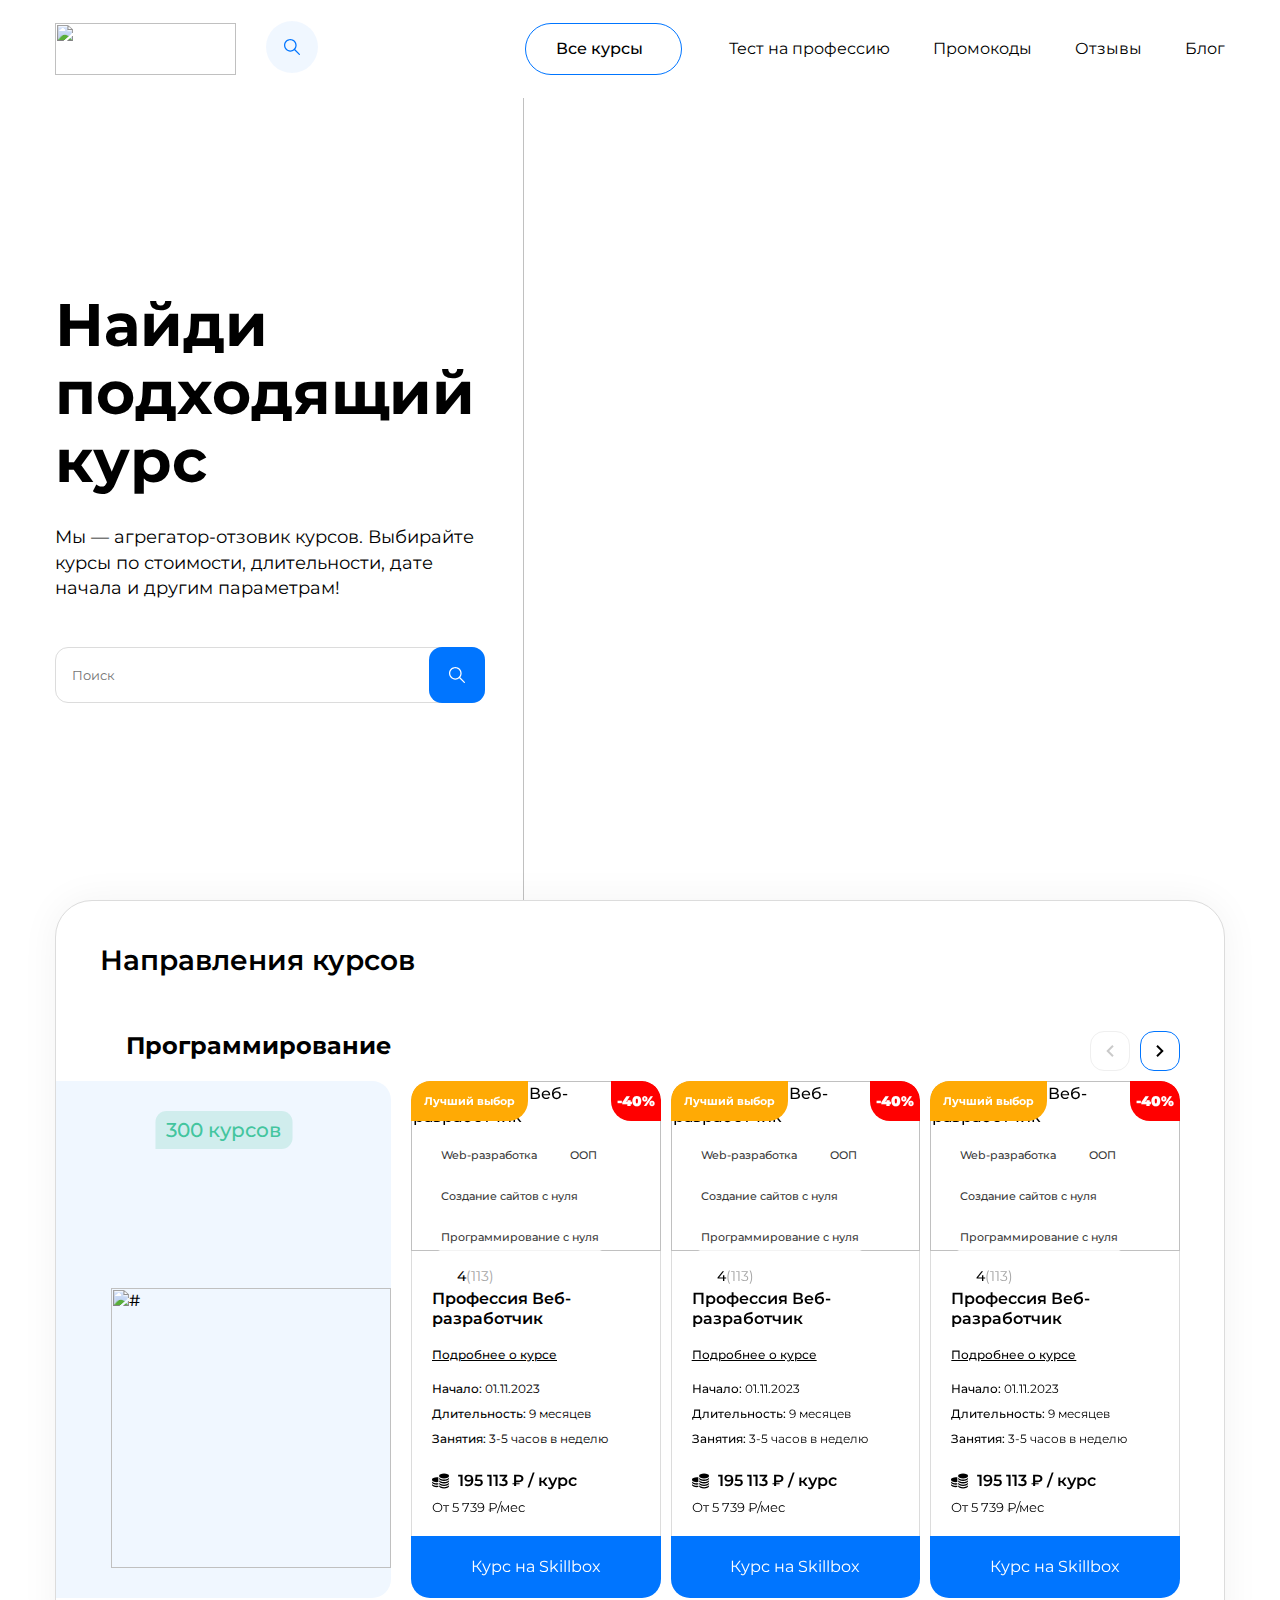
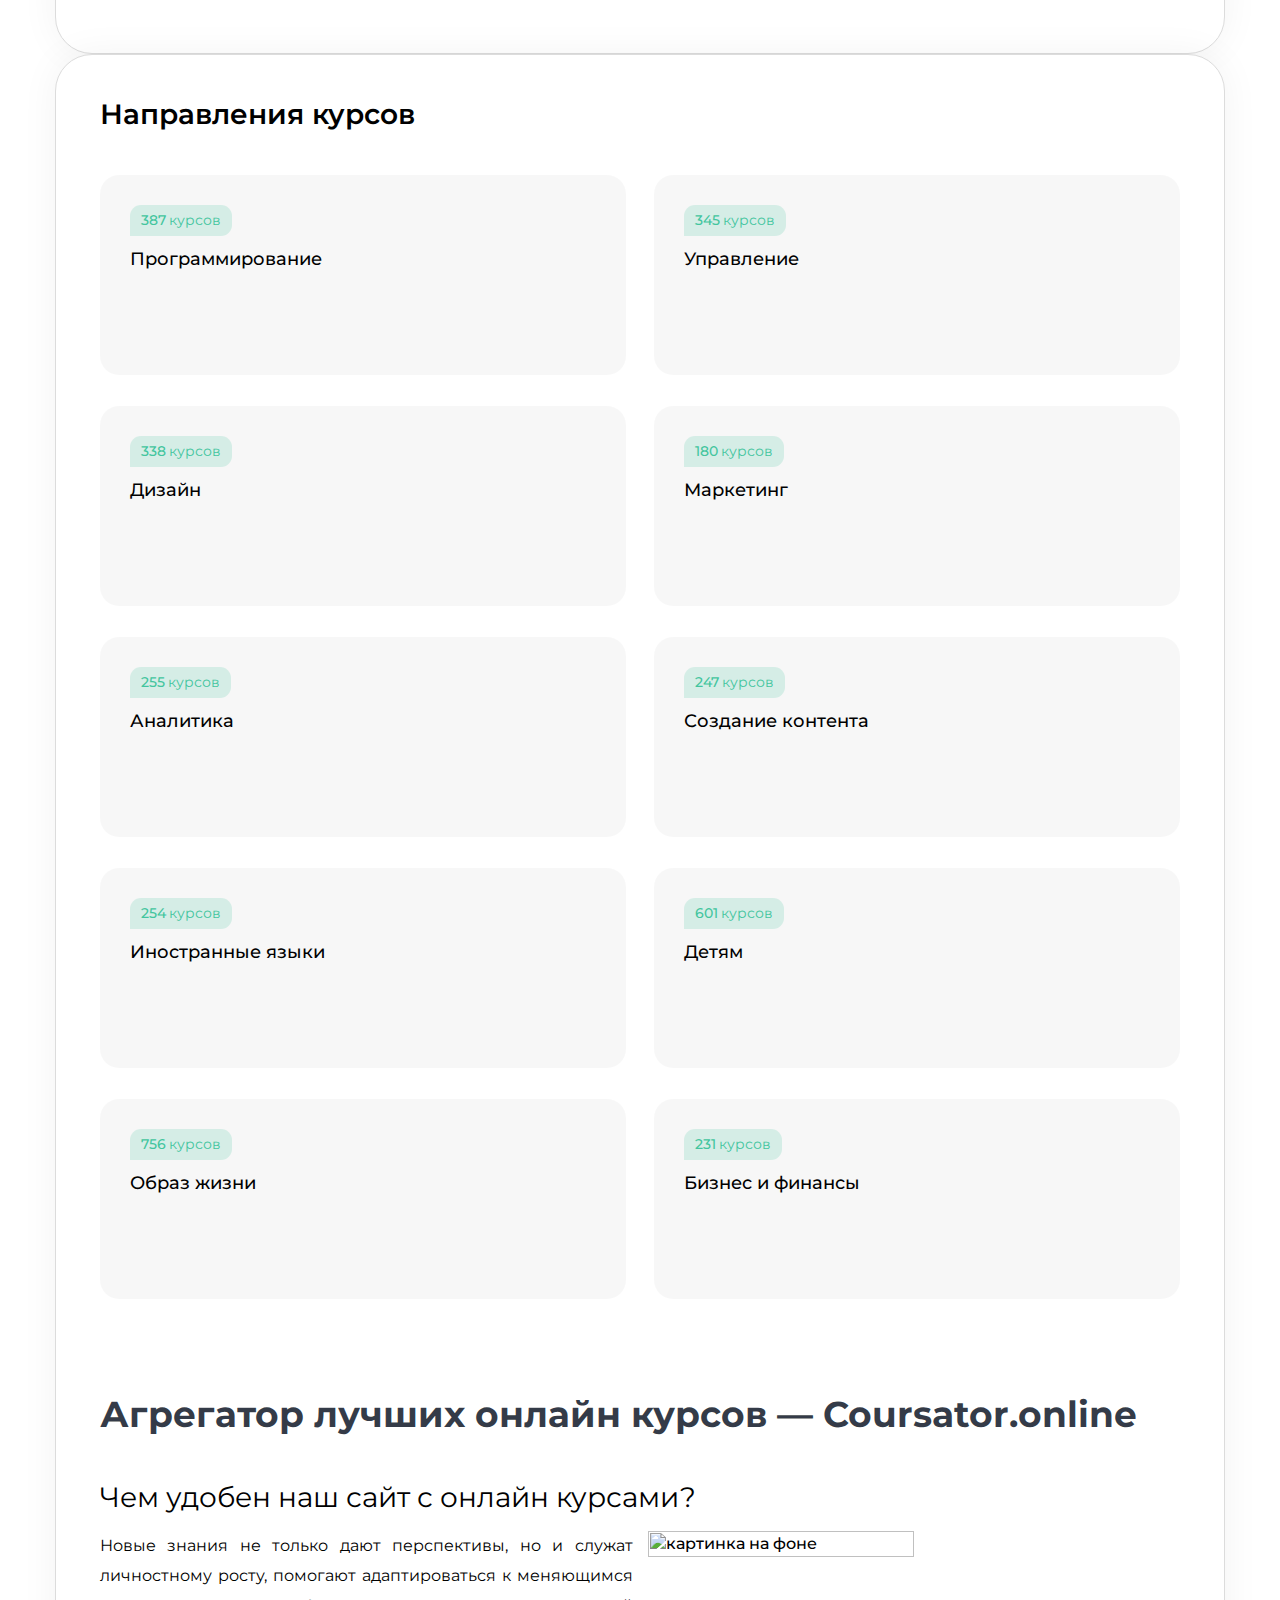
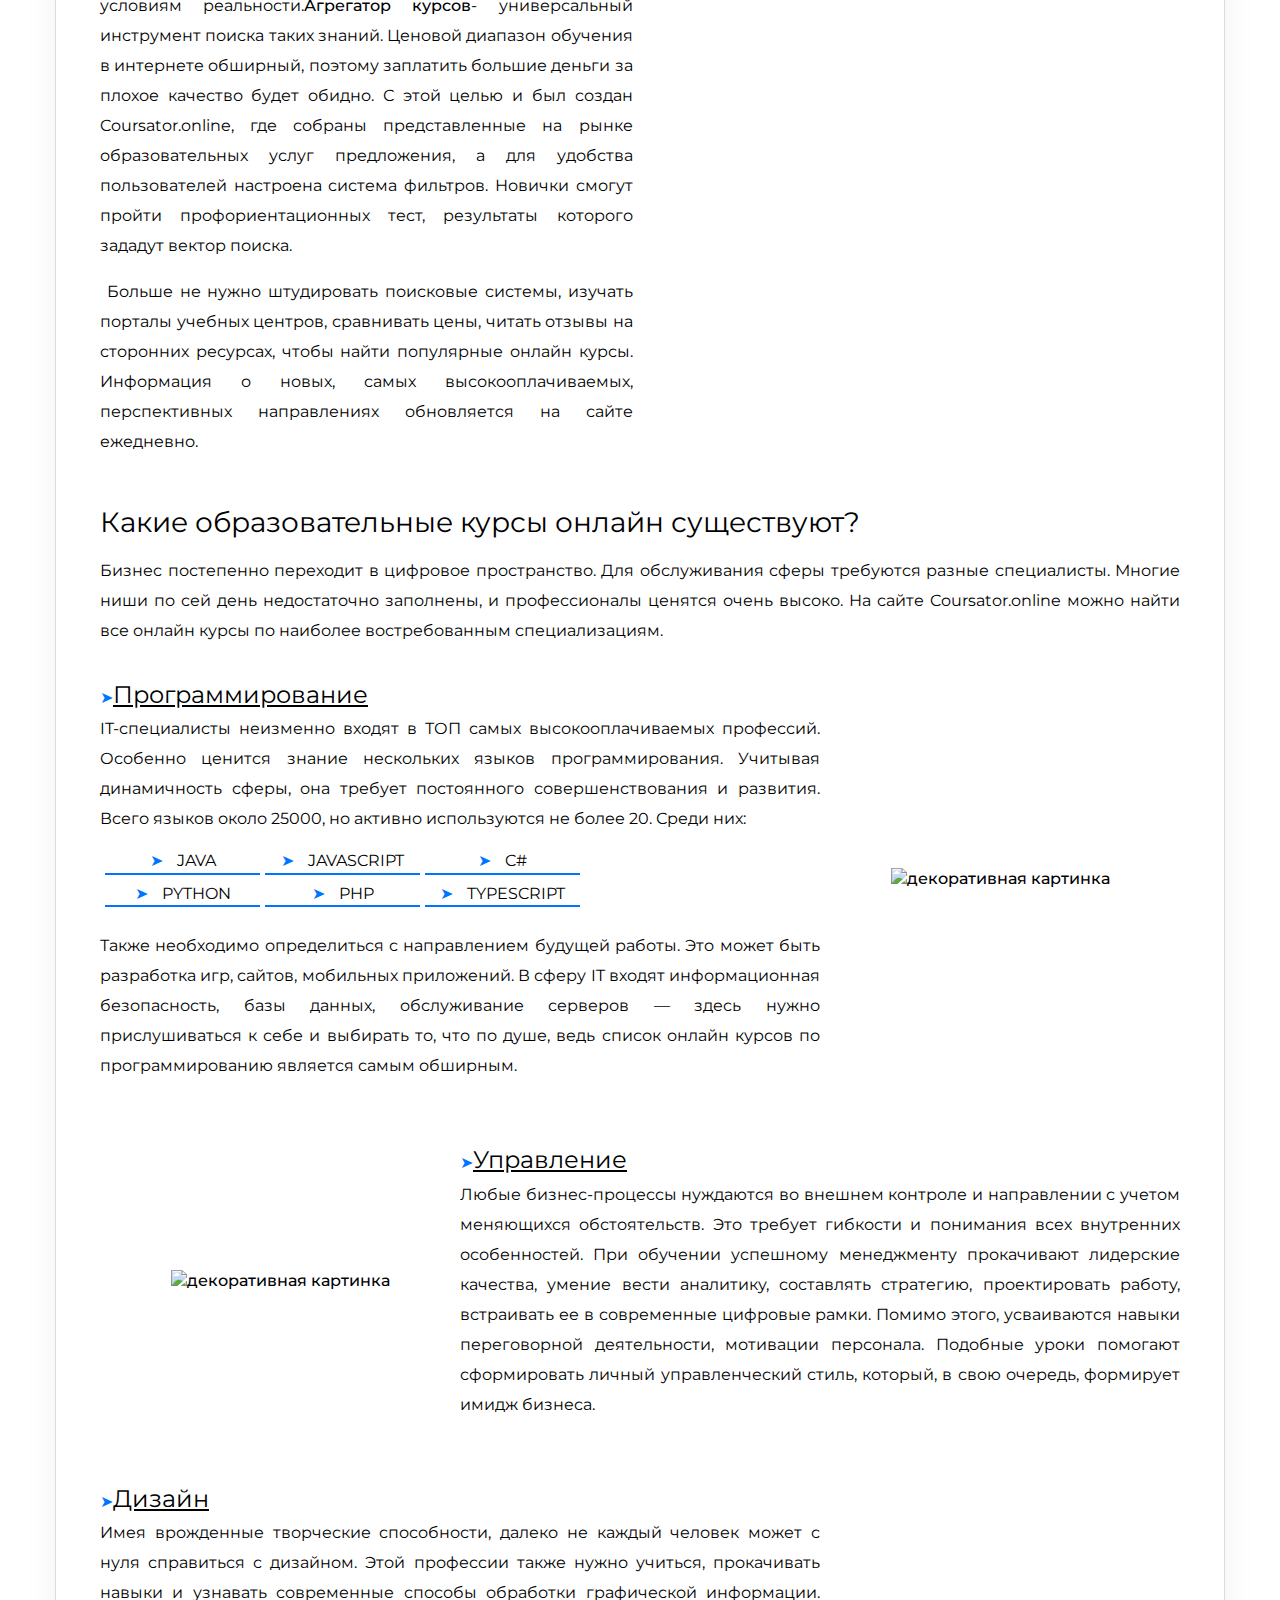
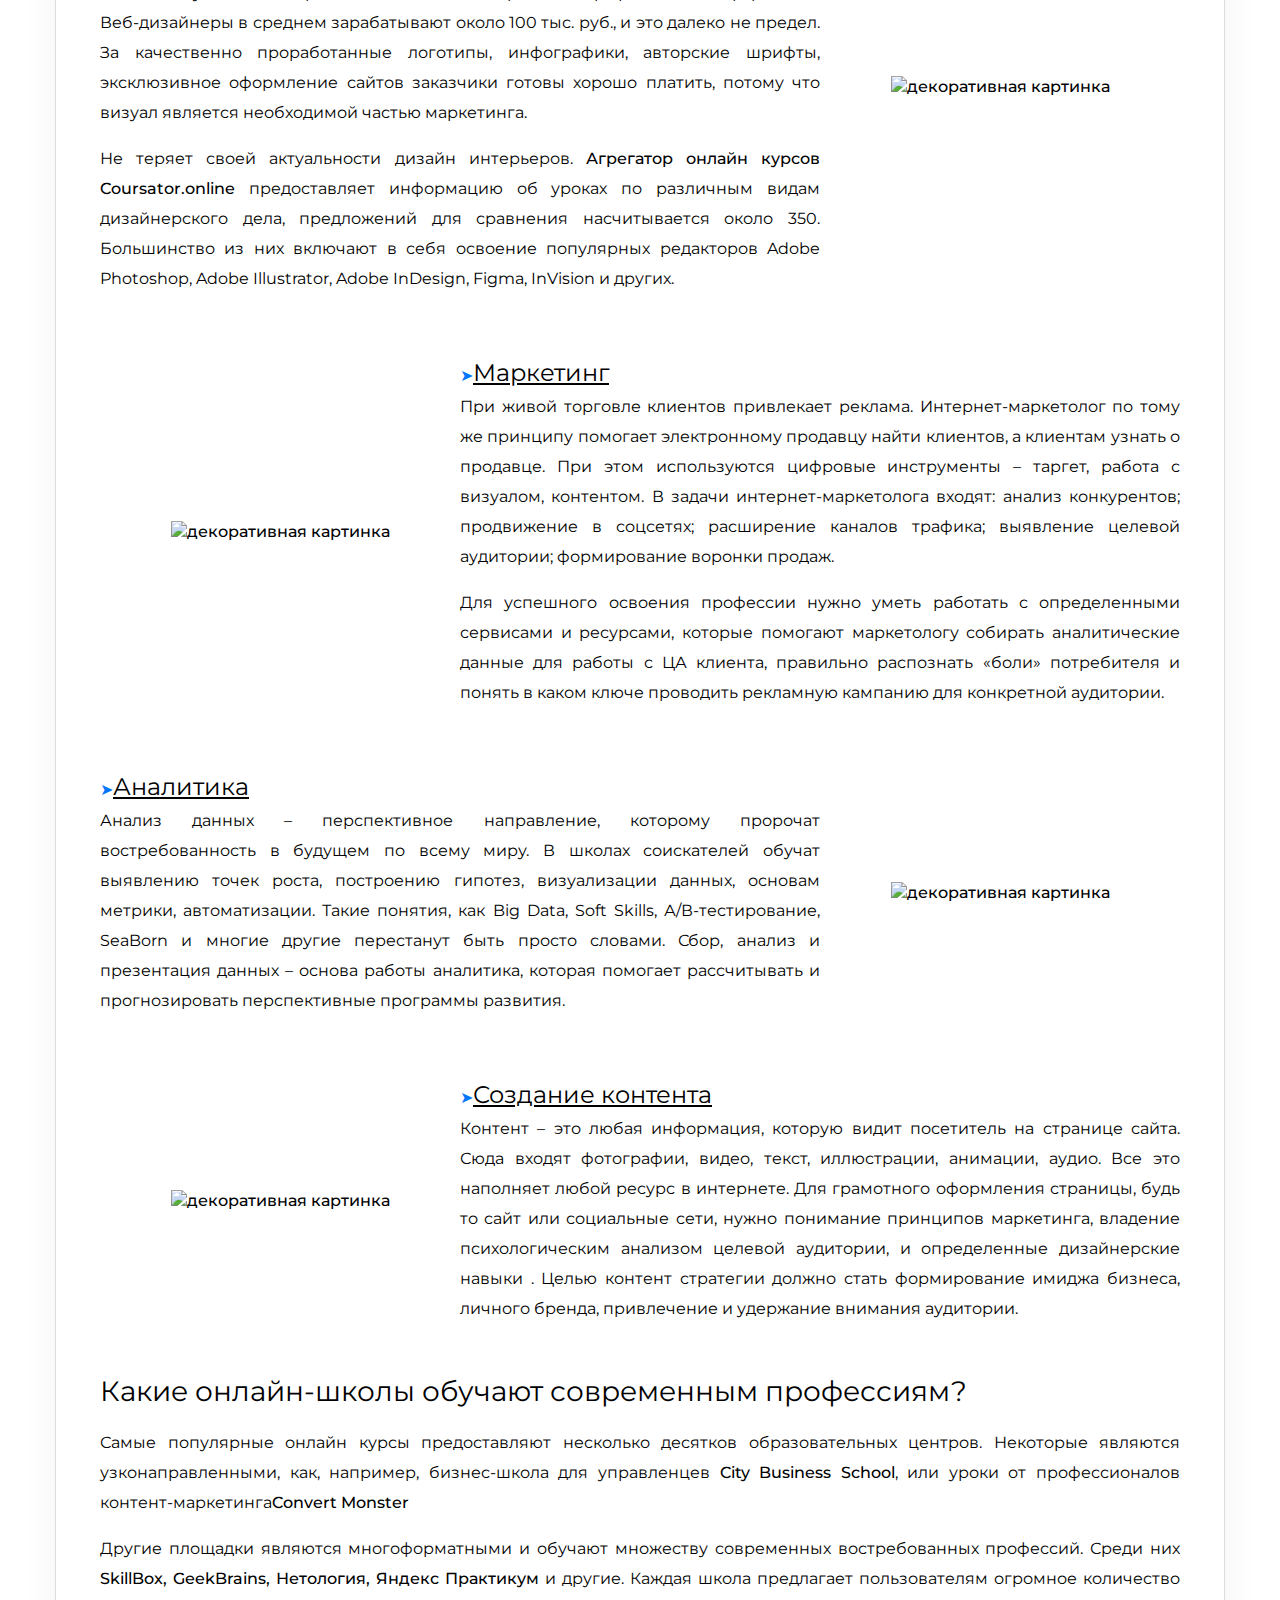
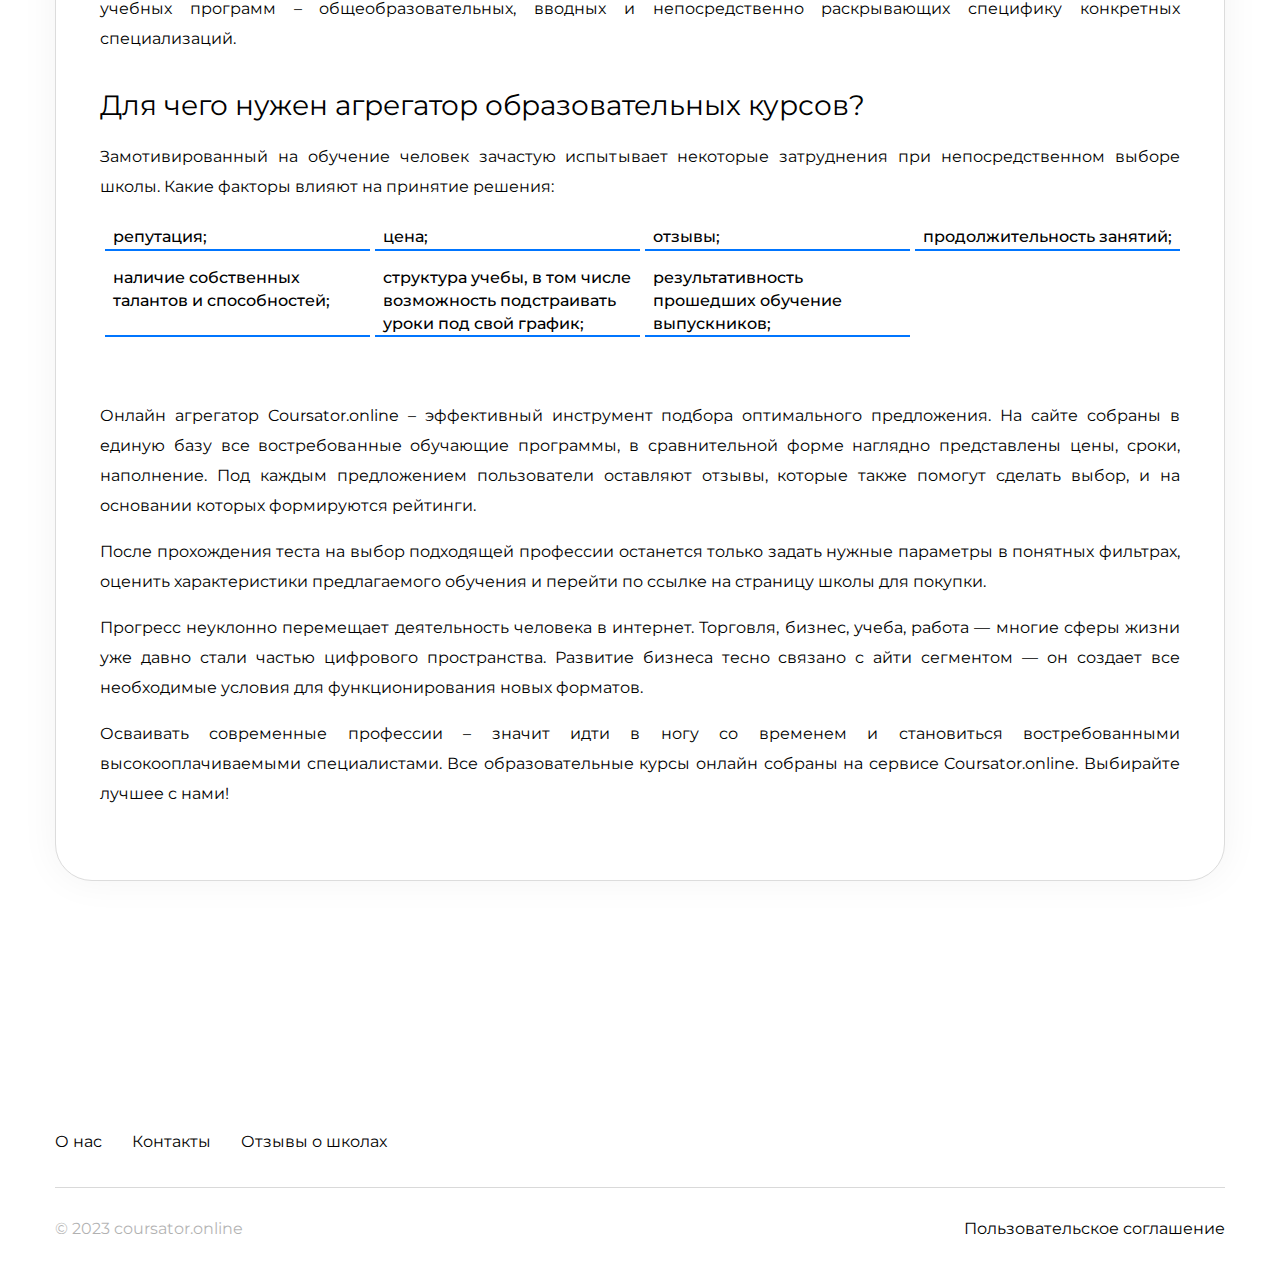
==== commit 3e4eaa62: "fix" ====
--- a/index.html
+++ b/index.html
@@ -848,7 +848,6 @@
                                                         <path d="M12.0608 11.6483C9.67974 11.6483 7.69236 10.8841 7.22554 9.86694C7.15755 10.0151 7.12166 10.1685 7.12166 10.3257V10.8116C7.12166 12.0488 9.33301 13.0518 12.0608 13.0518C14.7886 13.0518 17 12.0488 17 10.8116V10.3257C17 10.1685 16.9641 10.015 16.8961 9.86694C16.4293 10.884 14.4419 11.6483 12.0608 11.6483Z" fill="black"/>
                                                         <path d="M12.0608 14.1492C9.67974 14.1492 7.69236 13.385 7.22554 12.3678C7.15755 12.516 7.12166 12.6694 7.12166 12.8266V13.3124C7.12166 14.5497 9.33301 15.5526 12.0608 15.5526C14.7886 15.5526 17 14.5497 17 13.3124V12.8266C17 12.6693 16.9641 12.5159 16.8961 12.3678C16.4293 13.3849 14.4419 14.1492 12.0608 14.1492Z" fill="black"/>
                                                     </svg>
-                                                    <div class="course-card__price-title course-card__price-title_past">195 113 ₽</div>
                                                     <img class="course-card__price-icon" src="/theme/images/icons/coins.svg" alt=""
                                                         loading="lazy">
                                                     <div class="course-card__price-title">195 113 ₽ / курс</div>
@@ -915,7 +914,6 @@
                                                         <path d="M12.0608 11.6483C9.67974 11.6483 7.69236 10.8841 7.22554 9.86694C7.15755 10.0151 7.12166 10.1685 7.12166 10.3257V10.8116C7.12166 12.0488 9.33301 13.0518 12.0608 13.0518C14.7886 13.0518 17 12.0488 17 10.8116V10.3257C17 10.1685 16.9641 10.015 16.8961 9.86694C16.4293 10.884 14.4419 11.6483 12.0608 11.6483Z" fill="black"/>
                                                         <path d="M12.0608 14.1492C9.67974 14.1492 7.69236 13.385 7.22554 12.3678C7.15755 12.516 7.12166 12.6694 7.12166 12.8266V13.3124C7.12166 14.5497 9.33301 15.5526 12.0608 15.5526C14.7886 15.5526 17 14.5497 17 13.3124V12.8266C17 12.6693 16.9641 12.5159 16.8961 12.3678C16.4293 13.3849 14.4419 14.1492 12.0608 14.1492Z" fill="black"/>
                                                     </svg>
-                                                    <div class="course-card__price-title course-card__price-title_past">195 113 ₽</div>
                                                     <img class="course-card__price-icon" src="/theme/images/icons/coins.svg" alt=""
                                                         loading="lazy">
                                                     <div class="course-card__price-title">195 113 ₽ / курс</div>
@@ -982,7 +980,6 @@
                                                         <path d="M12.0608 11.6483C9.67974 11.6483 7.69236 10.8841 7.22554 9.86694C7.15755 10.0151 7.12166 10.1685 7.12166 10.3257V10.8116C7.12166 12.0488 9.33301 13.0518 12.0608 13.0518C14.7886 13.0518 17 12.0488 17 10.8116V10.3257C17 10.1685 16.9641 10.015 16.8961 9.86694C16.4293 10.884 14.4419 11.6483 12.0608 11.6483Z" fill="black"/>
                                                         <path d="M12.0608 14.1492C9.67974 14.1492 7.69236 13.385 7.22554 12.3678C7.15755 12.516 7.12166 12.6694 7.12166 12.8266V13.3124C7.12166 14.5497 9.33301 15.5526 12.0608 15.5526C14.7886 15.5526 17 14.5497 17 13.3124V12.8266C17 12.6693 16.9641 12.5159 16.8961 12.3678C16.4293 13.3849 14.4419 14.1492 12.0608 14.1492Z" fill="black"/>
                                                     </svg>
-                                                    <div class="course-card__price-title course-card__price-title_past">195 113 ₽</div>
                                                     <img class="course-card__price-icon" src="/theme/images/icons/coins.svg" alt=""
                                                         loading="lazy">
                                                     <div class="course-card__price-title">195 113 ₽ / курс</div>
@@ -1048,8 +1045,7 @@
                                                         <path d="M12.0608 9.01219C9.67974 9.01219 7.69236 8.24795 7.22554 7.23083C7.15755 7.37895 7.12166 7.53236 7.12166 7.68966V8.17548C7.12166 9.41276 9.33301 10.4157 12.0608 10.4157C14.7886 10.4157 17 9.41276 17 8.17548V7.68966C17 7.53236 16.9641 7.37895 16.8961 7.23083C16.4293 8.248 14.4419 9.01219 12.0608 9.01219Z" fill="black"/>
                                                         <path d="M12.0608 11.6483C9.67974 11.6483 7.69236 10.8841 7.22554 9.86694C7.15755 10.0151 7.12166 10.1685 7.12166 10.3257V10.8116C7.12166 12.0488 9.33301 13.0518 12.0608 13.0518C14.7886 13.0518 17 12.0488 17 10.8116V10.3257C17 10.1685 16.9641 10.015 16.8961 9.86694C16.4293 10.884 14.4419 11.6483 12.0608 11.6483Z" fill="black"/>
                                                         <path d="M12.0608 14.1492C9.67974 14.1492 7.69236 13.385 7.22554 12.3678C7.15755 12.516 7.12166 12.6694 7.12166 12.8266V13.3124C7.12166 14.5497 9.33301 15.5526 12.0608 15.5526C14.7886 15.5526 17 14.5497 17 13.3124V12.8266C17 12.6693 16.9641 12.5159 16.8961 12.3678C16.4293 13.3849 14.4419 14.1492 12.0608 14.1492Z" fill="black"/>
-                                                    </svg>
-                                                    <div class="course-card__price-title course-card__price-title_past">195 113 ₽</div>
+                                                    </svg>/div>
                                                     <img class="course-card__price-icon" src="/theme/images/icons/coins.svg" alt=""
                                                         loading="lazy">
                                                     <div class="course-card__price-title">195 113 ₽ / курс</div>
--- a/style.min.css
+++ b/style.min.css
@@ -259,7 +259,7 @@
 }
 .course-card__rate {
     position: relative;
-    z-index: 10;
+    z-index: 1;
     display: flex;
     align-items: flex-start;
     justify-content: space-between;
@@ -442,6 +442,7 @@
     border-radius: 0px 19px 19px 0px;
     background: #F0F7FF;
     position: relative;
+    margin-left: -44px;
 }
 .bestCourses-content__theme span{
     display: inline-flex;
@@ -590,6 +591,8 @@
         font-size: 20px;
     }
 }
-
+.areas-courses h3 {
+    margin-bottom: 0px;
+}
 /*# sourceMappingURL=../sourcemaps/style.min.css.map */
 
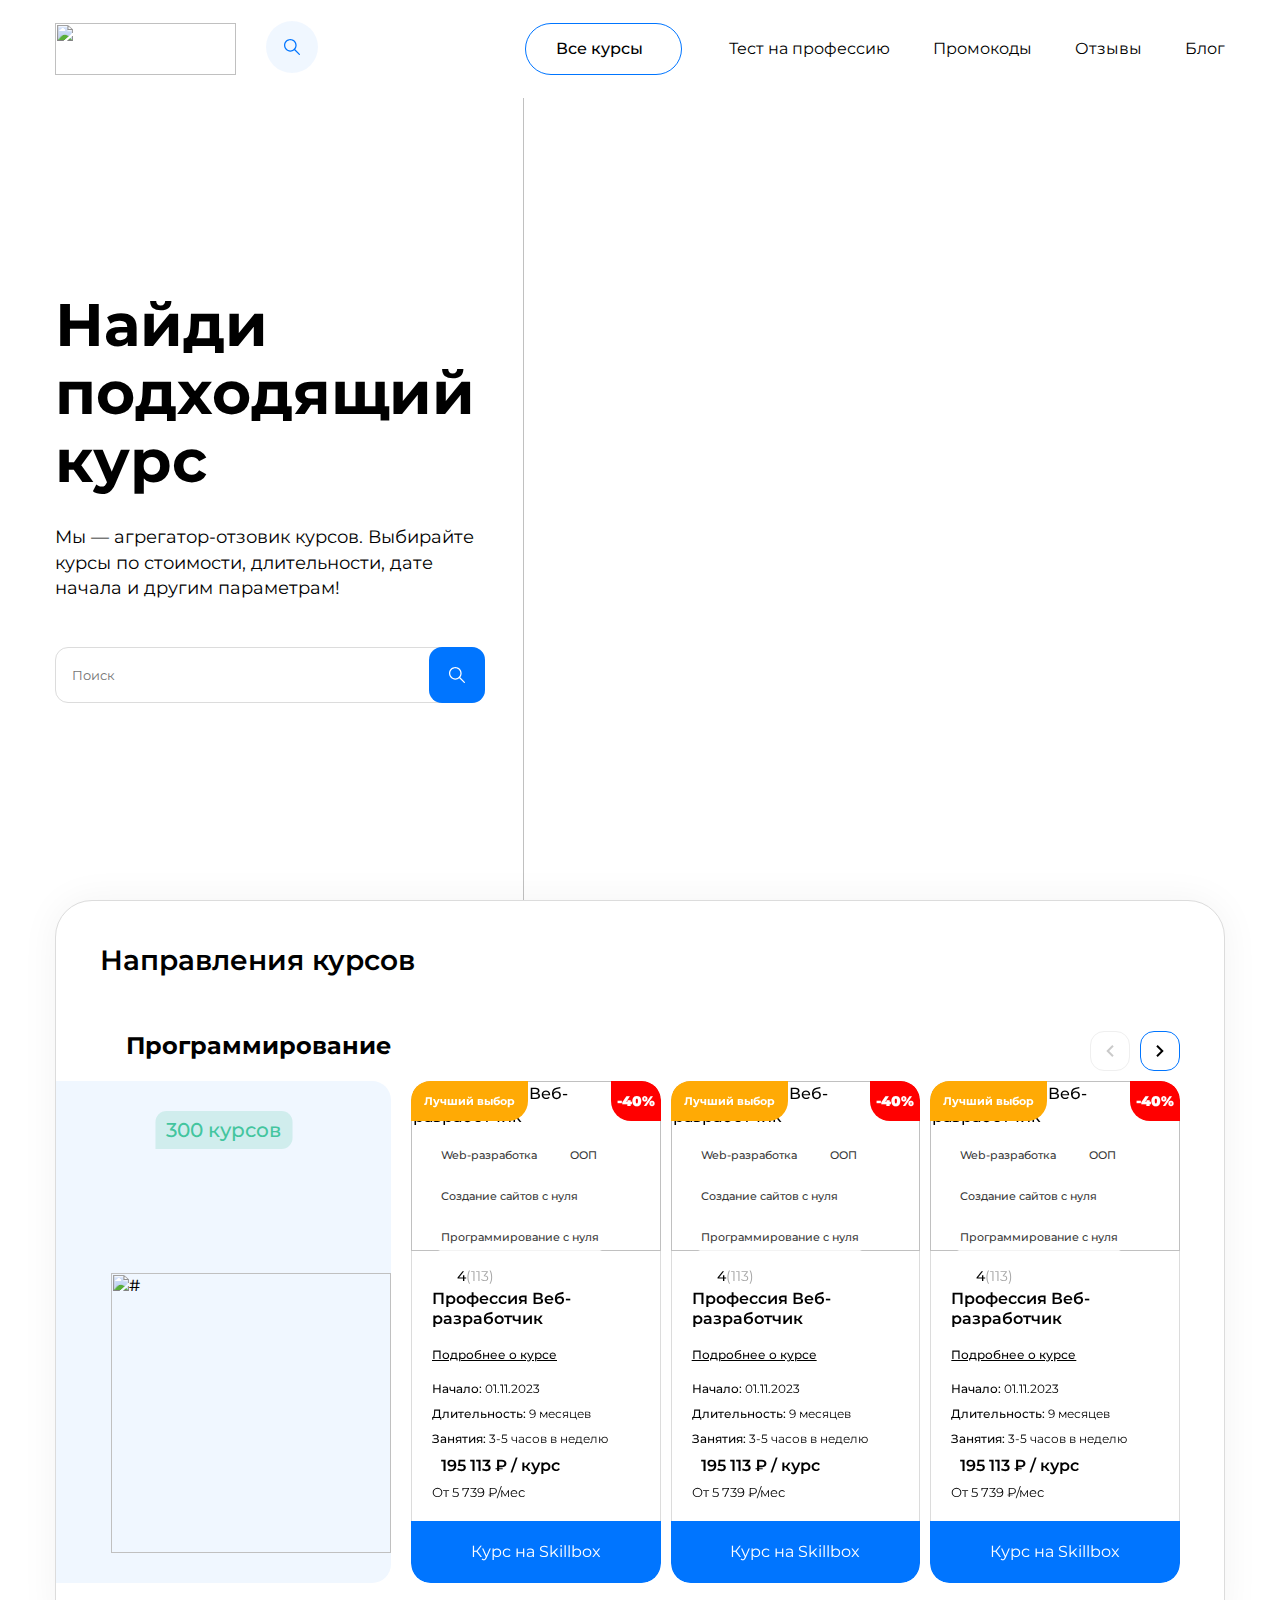
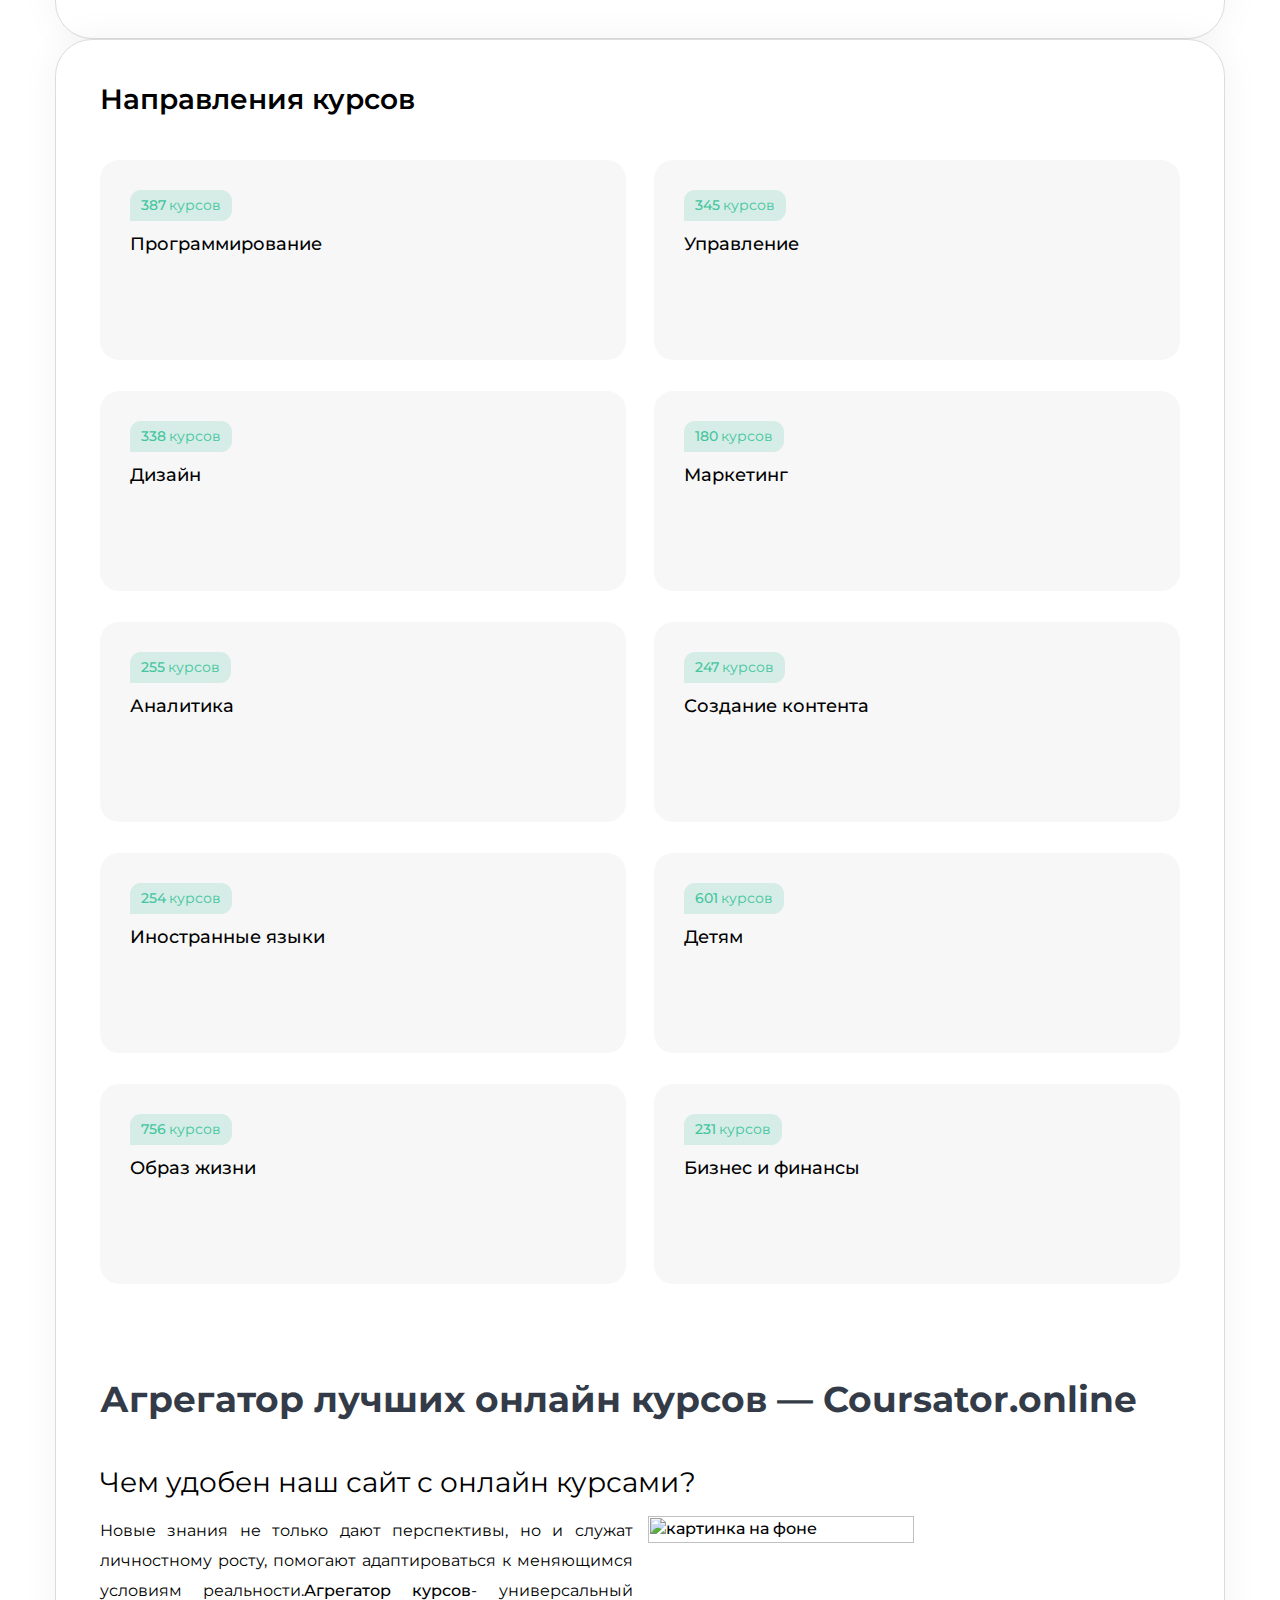
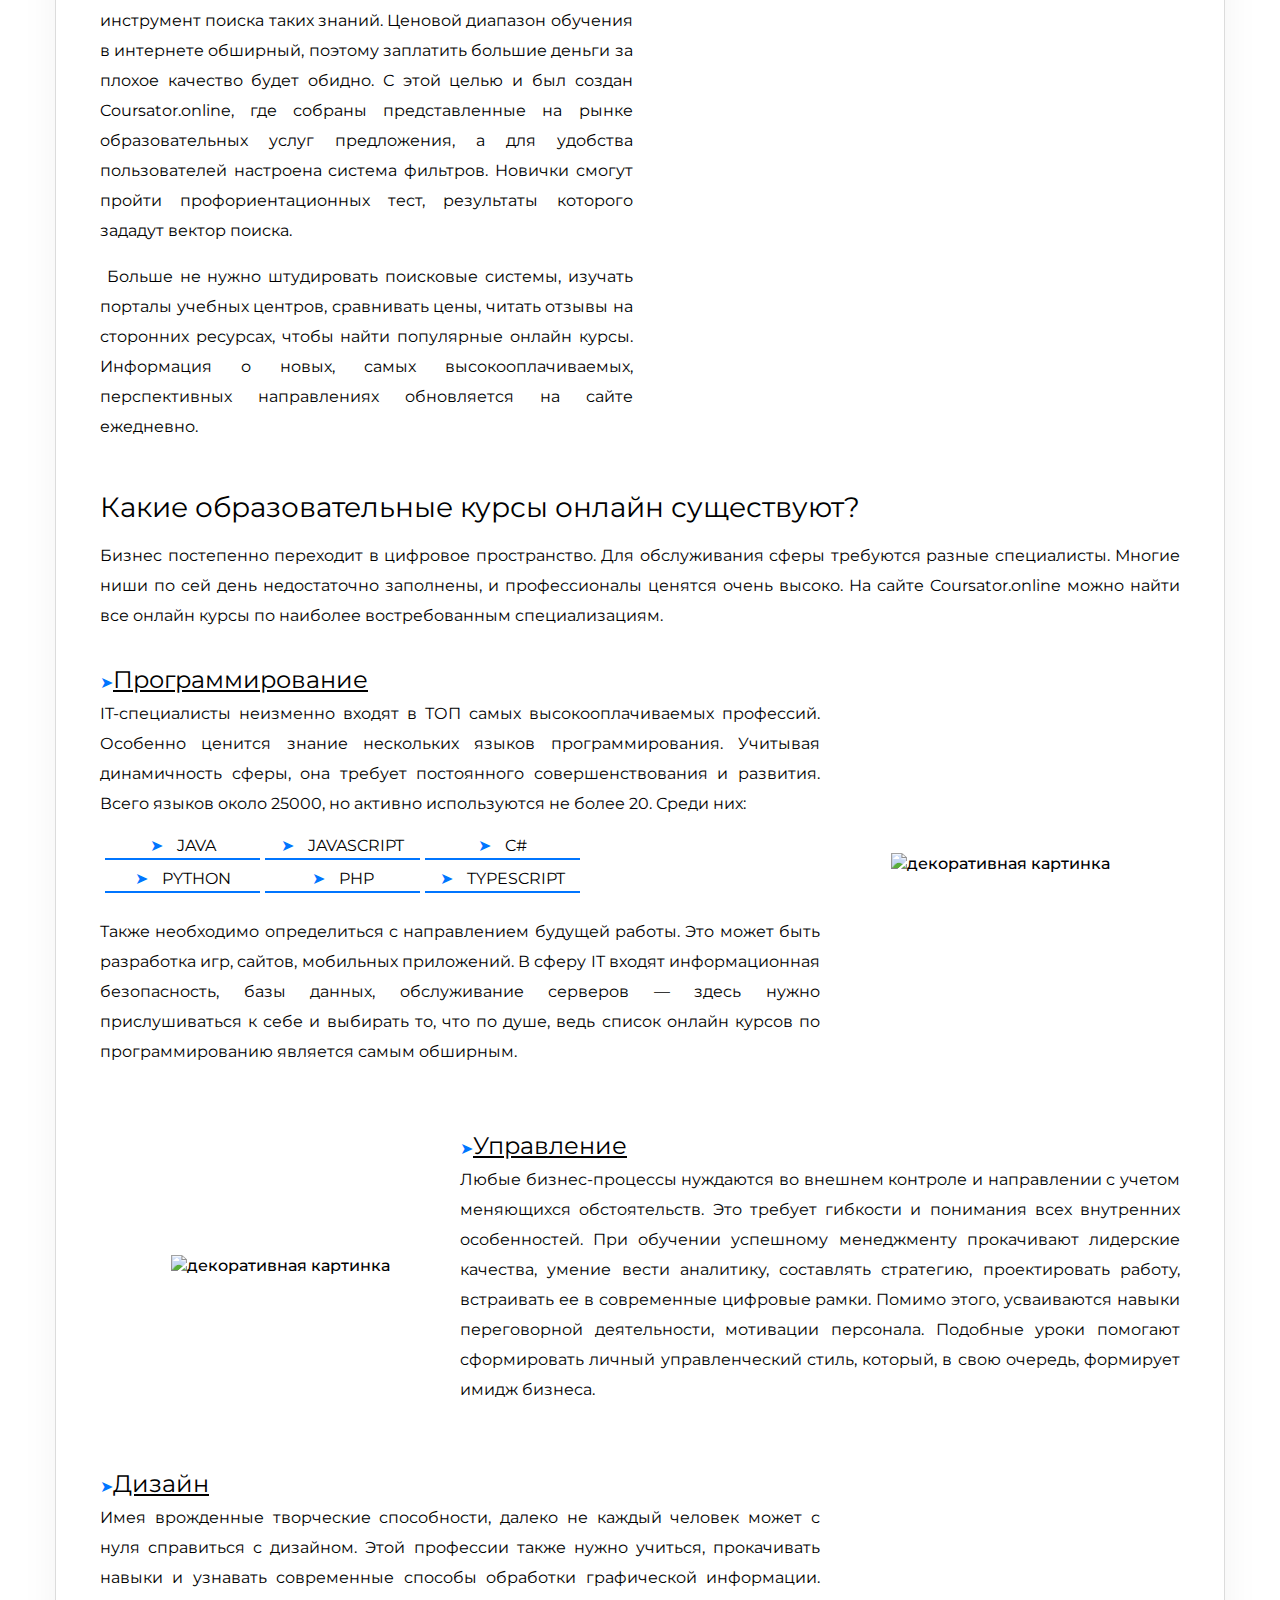
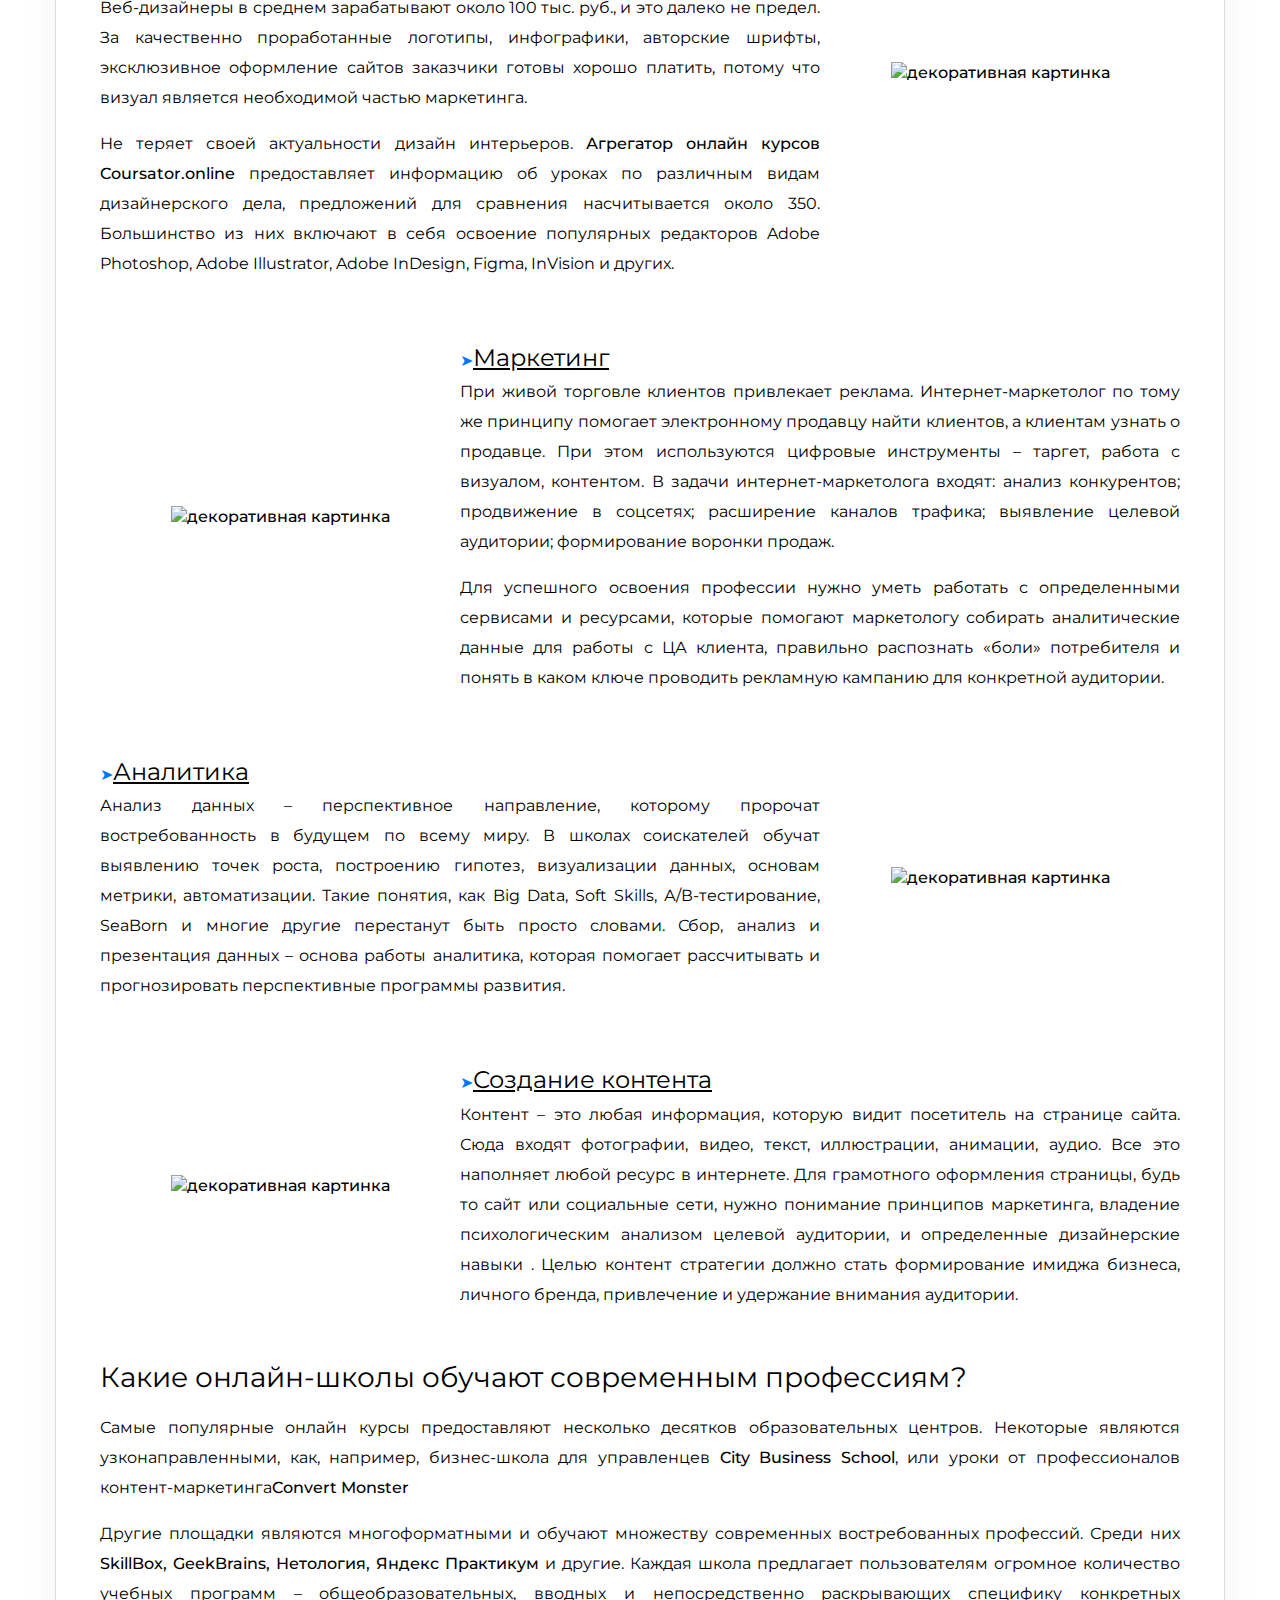
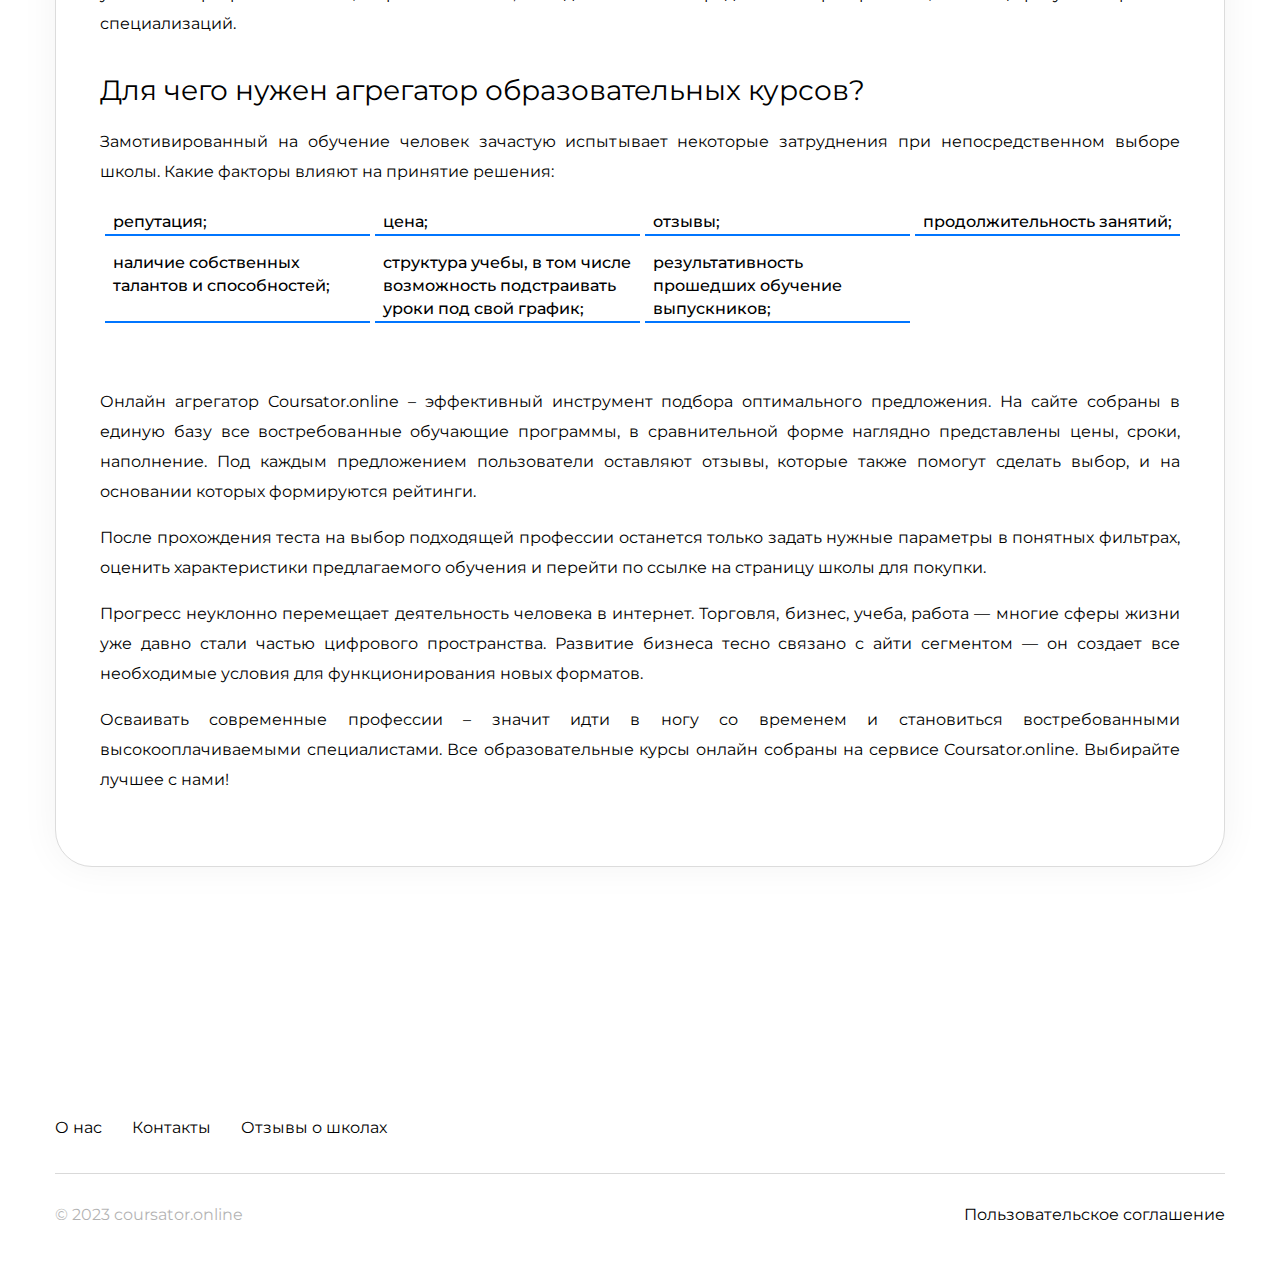
==== commit 939ec6a0: "fix" ====
--- a/index.html
+++ b/index.html
@@ -788,11 +788,11 @@
                 <div class="bestCourses">
                     
                     <div class="bestCourses-content">
-                        <div class="bestCourses-content__theme">
+                        <a href="#" class="bestCourses-content__theme">
                             <h2 class="bestCourses-title">Программирование</h2>
                             <span>300 курсов</span>
                             <img src="#" alt="#">
-                        </div>
+                        </a>
                         <div class="bestCourses-content__slider">
                             <div class="bestCourses-slider swiper-container">
                                 <div class="bestCourses-slider__wrapper swiper-wrapper">
@@ -838,16 +838,6 @@
                                             </div>
                                             <div class="course-card__price grid jc-sb ai-c">
                                                 <div class="course-card__price-inner d-f ai-c">
-                                                    <svg xmlns="http://www.w3.org/2000/svg" width="17" height="16" viewBox="0 0 17 16" fill="none">
-                                                        <path d="M4.9392 9.20768C5.41695 9.20768 5.87873 9.17682 6.31571 9.11938V4.32971C5.87877 4.27231 5.41695 4.24146 4.9392 4.24146C2.21138 4.24146 3.05176e-05 5.24439 3.05176e-05 6.48163V6.96746C3.05176e-05 8.20466 2.21138 9.20768 4.9392 9.20768Z" fill="black"/>
-                                                        <path d="M4.9392 11.7086C5.41695 11.7086 5.87873 11.6778 6.31571 11.6204V10.2165C5.87865 10.2739 5.41707 10.3052 4.9392 10.3052C2.55811 10.3052 0.570731 9.54092 0.10391 8.5238C0.0359268 8.67196 3.05176e-05 8.82537 3.05176e-05 8.98262V9.46845C3.05176e-05 10.7057 2.21138 11.7086 4.9392 11.7086Z" fill="black"/>
-                                                        <path d="M6.31568 12.8267V12.7176C5.87862 12.775 5.41704 12.8063 4.93917 12.8063C2.55808 12.8063 0.570701 12.042 0.103879 11.0249C0.0358963 11.173 0 11.3264 0 11.4837V11.9695C0 13.2068 2.21135 14.2097 4.93917 14.2097C5.48469 14.2097 6.00938 14.1695 6.50003 14.0954C6.37841 13.8467 6.31568 13.5843 6.31568 13.3125V12.8267Z" fill="black"/>
-                                                        <path d="M12.0608 0.447388C9.33301 0.447388 7.12166 1.45033 7.12166 2.68756V3.17339C7.12166 4.41063 9.33301 5.41356 12.0608 5.41356C14.7886 5.41356 17 4.41063 17 3.17339V2.68756C17 1.45033 14.7886 0.447388 12.0608 0.447388Z" fill="black"/>
-                                                        <path d="M12.0608 6.51109C9.67974 6.51109 7.69236 5.7469 7.22554 4.72974C7.15755 4.87785 7.12166 5.03126 7.12166 5.18856V5.67439C7.12166 6.91162 9.33301 7.91456 12.0608 7.91456C14.7886 7.91456 17 6.91162 17 5.67439V5.18856C17 5.03126 16.9641 4.87785 16.8961 4.72974C16.4293 5.7469 14.4419 6.51109 12.0608 6.51109Z" fill="black"/>
-                                                        <path d="M12.0608 9.01219C9.67974 9.01219 7.69236 8.24795 7.22554 7.23083C7.15755 7.37895 7.12166 7.53236 7.12166 7.68966V8.17548C7.12166 9.41276 9.33301 10.4157 12.0608 10.4157C14.7886 10.4157 17 9.41276 17 8.17548V7.68966C17 7.53236 16.9641 7.37895 16.8961 7.23083C16.4293 8.248 14.4419 9.01219 12.0608 9.01219Z" fill="black"/>
-                                                        <path d="M12.0608 11.6483C9.67974 11.6483 7.69236 10.8841 7.22554 9.86694C7.15755 10.0151 7.12166 10.1685 7.12166 10.3257V10.8116C7.12166 12.0488 9.33301 13.0518 12.0608 13.0518C14.7886 13.0518 17 12.0488 17 10.8116V10.3257C17 10.1685 16.9641 10.015 16.8961 9.86694C16.4293 10.884 14.4419 11.6483 12.0608 11.6483Z" fill="black"/>
-                                                        <path d="M12.0608 14.1492C9.67974 14.1492 7.69236 13.385 7.22554 12.3678C7.15755 12.516 7.12166 12.6694 7.12166 12.8266V13.3124C7.12166 14.5497 9.33301 15.5526 12.0608 15.5526C14.7886 15.5526 17 14.5497 17 13.3124V12.8266C17 12.6693 16.9641 12.5159 16.8961 12.3678C16.4293 13.3849 14.4419 14.1492 12.0608 14.1492Z" fill="black"/>
-                                                    </svg>
                                                     <img class="course-card__price-icon" src="/theme/images/icons/coins.svg" alt=""
                                                         loading="lazy">
                                                     <div class="course-card__price-title">195 113 ₽ / курс</div>
@@ -904,16 +894,6 @@
                                             </div>
                                             <div class="course-card__price grid jc-sb ai-c">
                                                 <div class="course-card__price-inner d-f ai-c">
-                                                    <svg xmlns="http://www.w3.org/2000/svg" width="17" height="16" viewBox="0 0 17 16" fill="none">
-                                                        <path d="M4.9392 9.20768C5.41695 9.20768 5.87873 9.17682 6.31571 9.11938V4.32971C5.87877 4.27231 5.41695 4.24146 4.9392 4.24146C2.21138 4.24146 3.05176e-05 5.24439 3.05176e-05 6.48163V6.96746C3.05176e-05 8.20466 2.21138 9.20768 4.9392 9.20768Z" fill="black"/>
-                                                        <path d="M4.9392 11.7086C5.41695 11.7086 5.87873 11.6778 6.31571 11.6204V10.2165C5.87865 10.2739 5.41707 10.3052 4.9392 10.3052C2.55811 10.3052 0.570731 9.54092 0.10391 8.5238C0.0359268 8.67196 3.05176e-05 8.82537 3.05176e-05 8.98262V9.46845C3.05176e-05 10.7057 2.21138 11.7086 4.9392 11.7086Z" fill="black"/>
-                                                        <path d="M6.31568 12.8267V12.7176C5.87862 12.775 5.41704 12.8063 4.93917 12.8063C2.55808 12.8063 0.570701 12.042 0.103879 11.0249C0.0358963 11.173 0 11.3264 0 11.4837V11.9695C0 13.2068 2.21135 14.2097 4.93917 14.2097C5.48469 14.2097 6.00938 14.1695 6.50003 14.0954C6.37841 13.8467 6.31568 13.5843 6.31568 13.3125V12.8267Z" fill="black"/>
-                                                        <path d="M12.0608 0.447388C9.33301 0.447388 7.12166 1.45033 7.12166 2.68756V3.17339C7.12166 4.41063 9.33301 5.41356 12.0608 5.41356C14.7886 5.41356 17 4.41063 17 3.17339V2.68756C17 1.45033 14.7886 0.447388 12.0608 0.447388Z" fill="black"/>
-                                                        <path d="M12.0608 6.51109C9.67974 6.51109 7.69236 5.7469 7.22554 4.72974C7.15755 4.87785 7.12166 5.03126 7.12166 5.18856V5.67439C7.12166 6.91162 9.33301 7.91456 12.0608 7.91456C14.7886 7.91456 17 6.91162 17 5.67439V5.18856C17 5.03126 16.9641 4.87785 16.8961 4.72974C16.4293 5.7469 14.4419 6.51109 12.0608 6.51109Z" fill="black"/>
-                                                        <path d="M12.0608 9.01219C9.67974 9.01219 7.69236 8.24795 7.22554 7.23083C7.15755 7.37895 7.12166 7.53236 7.12166 7.68966V8.17548C7.12166 9.41276 9.33301 10.4157 12.0608 10.4157C14.7886 10.4157 17 9.41276 17 8.17548V7.68966C17 7.53236 16.9641 7.37895 16.8961 7.23083C16.4293 8.248 14.4419 9.01219 12.0608 9.01219Z" fill="black"/>
-                                                        <path d="M12.0608 11.6483C9.67974 11.6483 7.69236 10.8841 7.22554 9.86694C7.15755 10.0151 7.12166 10.1685 7.12166 10.3257V10.8116C7.12166 12.0488 9.33301 13.0518 12.0608 13.0518C14.7886 13.0518 17 12.0488 17 10.8116V10.3257C17 10.1685 16.9641 10.015 16.8961 9.86694C16.4293 10.884 14.4419 11.6483 12.0608 11.6483Z" fill="black"/>
-                                                        <path d="M12.0608 14.1492C9.67974 14.1492 7.69236 13.385 7.22554 12.3678C7.15755 12.516 7.12166 12.6694 7.12166 12.8266V13.3124C7.12166 14.5497 9.33301 15.5526 12.0608 15.5526C14.7886 15.5526 17 14.5497 17 13.3124V12.8266C17 12.6693 16.9641 12.5159 16.8961 12.3678C16.4293 13.3849 14.4419 14.1492 12.0608 14.1492Z" fill="black"/>
-                                                    </svg>
                                                     <img class="course-card__price-icon" src="/theme/images/icons/coins.svg" alt=""
                                                         loading="lazy">
                                                     <div class="course-card__price-title">195 113 ₽ / курс</div>
@@ -970,16 +950,6 @@
                                             </div>
                                             <div class="course-card__price grid jc-sb ai-c">
                                                 <div class="course-card__price-inner d-f ai-c">
-                                                    <svg xmlns="http://www.w3.org/2000/svg" width="17" height="16" viewBox="0 0 17 16" fill="none">
-                                                        <path d="M4.9392 9.20768C5.41695 9.20768 5.87873 9.17682 6.31571 9.11938V4.32971C5.87877 4.27231 5.41695 4.24146 4.9392 4.24146C2.21138 4.24146 3.05176e-05 5.24439 3.05176e-05 6.48163V6.96746C3.05176e-05 8.20466 2.21138 9.20768 4.9392 9.20768Z" fill="black"/>
-                                                        <path d="M4.9392 11.7086C5.41695 11.7086 5.87873 11.6778 6.31571 11.6204V10.2165C5.87865 10.2739 5.41707 10.3052 4.9392 10.3052C2.55811 10.3052 0.570731 9.54092 0.10391 8.5238C0.0359268 8.67196 3.05176e-05 8.82537 3.05176e-05 8.98262V9.46845C3.05176e-05 10.7057 2.21138 11.7086 4.9392 11.7086Z" fill="black"/>
-                                                        <path d="M6.31568 12.8267V12.7176C5.87862 12.775 5.41704 12.8063 4.93917 12.8063C2.55808 12.8063 0.570701 12.042 0.103879 11.0249C0.0358963 11.173 0 11.3264 0 11.4837V11.9695C0 13.2068 2.21135 14.2097 4.93917 14.2097C5.48469 14.2097 6.00938 14.1695 6.50003 14.0954C6.37841 13.8467 6.31568 13.5843 6.31568 13.3125V12.8267Z" fill="black"/>
-                                                        <path d="M12.0608 0.447388C9.33301 0.447388 7.12166 1.45033 7.12166 2.68756V3.17339C7.12166 4.41063 9.33301 5.41356 12.0608 5.41356C14.7886 5.41356 17 4.41063 17 3.17339V2.68756C17 1.45033 14.7886 0.447388 12.0608 0.447388Z" fill="black"/>
-                                                        <path d="M12.0608 6.51109C9.67974 6.51109 7.69236 5.7469 7.22554 4.72974C7.15755 4.87785 7.12166 5.03126 7.12166 5.18856V5.67439C7.12166 6.91162 9.33301 7.91456 12.0608 7.91456C14.7886 7.91456 17 6.91162 17 5.67439V5.18856C17 5.03126 16.9641 4.87785 16.8961 4.72974C16.4293 5.7469 14.4419 6.51109 12.0608 6.51109Z" fill="black"/>
-                                                        <path d="M12.0608 9.01219C9.67974 9.01219 7.69236 8.24795 7.22554 7.23083C7.15755 7.37895 7.12166 7.53236 7.12166 7.68966V8.17548C7.12166 9.41276 9.33301 10.4157 12.0608 10.4157C14.7886 10.4157 17 9.41276 17 8.17548V7.68966C17 7.53236 16.9641 7.37895 16.8961 7.23083C16.4293 8.248 14.4419 9.01219 12.0608 9.01219Z" fill="black"/>
-                                                        <path d="M12.0608 11.6483C9.67974 11.6483 7.69236 10.8841 7.22554 9.86694C7.15755 10.0151 7.12166 10.1685 7.12166 10.3257V10.8116C7.12166 12.0488 9.33301 13.0518 12.0608 13.0518C14.7886 13.0518 17 12.0488 17 10.8116V10.3257C17 10.1685 16.9641 10.015 16.8961 9.86694C16.4293 10.884 14.4419 11.6483 12.0608 11.6483Z" fill="black"/>
-                                                        <path d="M12.0608 14.1492C9.67974 14.1492 7.69236 13.385 7.22554 12.3678C7.15755 12.516 7.12166 12.6694 7.12166 12.8266V13.3124C7.12166 14.5497 9.33301 15.5526 12.0608 15.5526C14.7886 15.5526 17 14.5497 17 13.3124V12.8266C17 12.6693 16.9641 12.5159 16.8961 12.3678C16.4293 13.3849 14.4419 14.1492 12.0608 14.1492Z" fill="black"/>
-                                                    </svg>
                                                     <img class="course-card__price-icon" src="/theme/images/icons/coins.svg" alt=""
                                                         loading="lazy">
                                                     <div class="course-card__price-title">195 113 ₽ / курс</div>
@@ -1036,16 +1006,7 @@
                                             </div>
                                             <div class="course-card__price grid jc-sb ai-c">
                                                 <div class="course-card__price-inner d-f ai-c">
-                                                    <svg xmlns="http://www.w3.org/2000/svg" width="17" height="16" viewBox="0 0 17 16" fill="none">
-                                                        <path d="M4.9392 9.20768C5.41695 9.20768 5.87873 9.17682 6.31571 9.11938V4.32971C5.87877 4.27231 5.41695 4.24146 4.9392 4.24146C2.21138 4.24146 3.05176e-05 5.24439 3.05176e-05 6.48163V6.96746C3.05176e-05 8.20466 2.21138 9.20768 4.9392 9.20768Z" fill="black"/>
-                                                        <path d="M4.9392 11.7086C5.41695 11.7086 5.87873 11.6778 6.31571 11.6204V10.2165C5.87865 10.2739 5.41707 10.3052 4.9392 10.3052C2.55811 10.3052 0.570731 9.54092 0.10391 8.5238C0.0359268 8.67196 3.05176e-05 8.82537 3.05176e-05 8.98262V9.46845C3.05176e-05 10.7057 2.21138 11.7086 4.9392 11.7086Z" fill="black"/>
-                                                        <path d="M6.31568 12.8267V12.7176C5.87862 12.775 5.41704 12.8063 4.93917 12.8063C2.55808 12.8063 0.570701 12.042 0.103879 11.0249C0.0358963 11.173 0 11.3264 0 11.4837V11.9695C0 13.2068 2.21135 14.2097 4.93917 14.2097C5.48469 14.2097 6.00938 14.1695 6.50003 14.0954C6.37841 13.8467 6.31568 13.5843 6.31568 13.3125V12.8267Z" fill="black"/>
-                                                        <path d="M12.0608 0.447388C9.33301 0.447388 7.12166 1.45033 7.12166 2.68756V3.17339C7.12166 4.41063 9.33301 5.41356 12.0608 5.41356C14.7886 5.41356 17 4.41063 17 3.17339V2.68756C17 1.45033 14.7886 0.447388 12.0608 0.447388Z" fill="black"/>
-                                                        <path d="M12.0608 6.51109C9.67974 6.51109 7.69236 5.7469 7.22554 4.72974C7.15755 4.87785 7.12166 5.03126 7.12166 5.18856V5.67439C7.12166 6.91162 9.33301 7.91456 12.0608 7.91456C14.7886 7.91456 17 6.91162 17 5.67439V5.18856C17 5.03126 16.9641 4.87785 16.8961 4.72974C16.4293 5.7469 14.4419 6.51109 12.0608 6.51109Z" fill="black"/>
-                                                        <path d="M12.0608 9.01219C9.67974 9.01219 7.69236 8.24795 7.22554 7.23083C7.15755 7.37895 7.12166 7.53236 7.12166 7.68966V8.17548C7.12166 9.41276 9.33301 10.4157 12.0608 10.4157C14.7886 10.4157 17 9.41276 17 8.17548V7.68966C17 7.53236 16.9641 7.37895 16.8961 7.23083C16.4293 8.248 14.4419 9.01219 12.0608 9.01219Z" fill="black"/>
-                                                        <path d="M12.0608 11.6483C9.67974 11.6483 7.69236 10.8841 7.22554 9.86694C7.15755 10.0151 7.12166 10.1685 7.12166 10.3257V10.8116C7.12166 12.0488 9.33301 13.0518 12.0608 13.0518C14.7886 13.0518 17 12.0488 17 10.8116V10.3257C17 10.1685 16.9641 10.015 16.8961 9.86694C16.4293 10.884 14.4419 11.6483 12.0608 11.6483Z" fill="black"/>
-                                                        <path d="M12.0608 14.1492C9.67974 14.1492 7.69236 13.385 7.22554 12.3678C7.15755 12.516 7.12166 12.6694 7.12166 12.8266V13.3124C7.12166 14.5497 9.33301 15.5526 12.0608 15.5526C14.7886 15.5526 17 14.5497 17 13.3124V12.8266C17 12.6693 16.9641 12.5159 16.8961 12.3678C16.4293 13.3849 14.4419 14.1492 12.0608 14.1492Z" fill="black"/>
-                                                    </svg>/div>
+                                                    
                                                     <img class="course-card__price-icon" src="/theme/images/icons/coins.svg" alt=""
                                                         loading="lazy">
                                                     <div class="course-card__price-title">195 113 ₽ / курс</div>
--- a/style.min.css
+++ b/style.min.css
@@ -186,7 +186,7 @@
     background: #FFF;
     padding: 16px;
 }
-.search__promo-school div{
+.search__promo-school button{
     position: absolute;
     right: 0;
     top: 0;
@@ -403,6 +403,18 @@
 }
 .bestCourses-content__slider {
     overflow: hidden;
+}
+.bestCourses-content__slider .course-card__body {
+    flex-grow: unset !important;
+}
+.bestCourses-content__slider .course-card {
+    margin-bottom: 0;
+}
+.bestCourses-content__slider .course-card__price {
+    margin-top: 8px;
+}
+.bestCourses-content__slider .course-card__footer {
+    border-radius: 0 0 20px 20px;
 }
 .bestCourses-content__slider .content-grid__table-block-element {
     flex: none !important;
